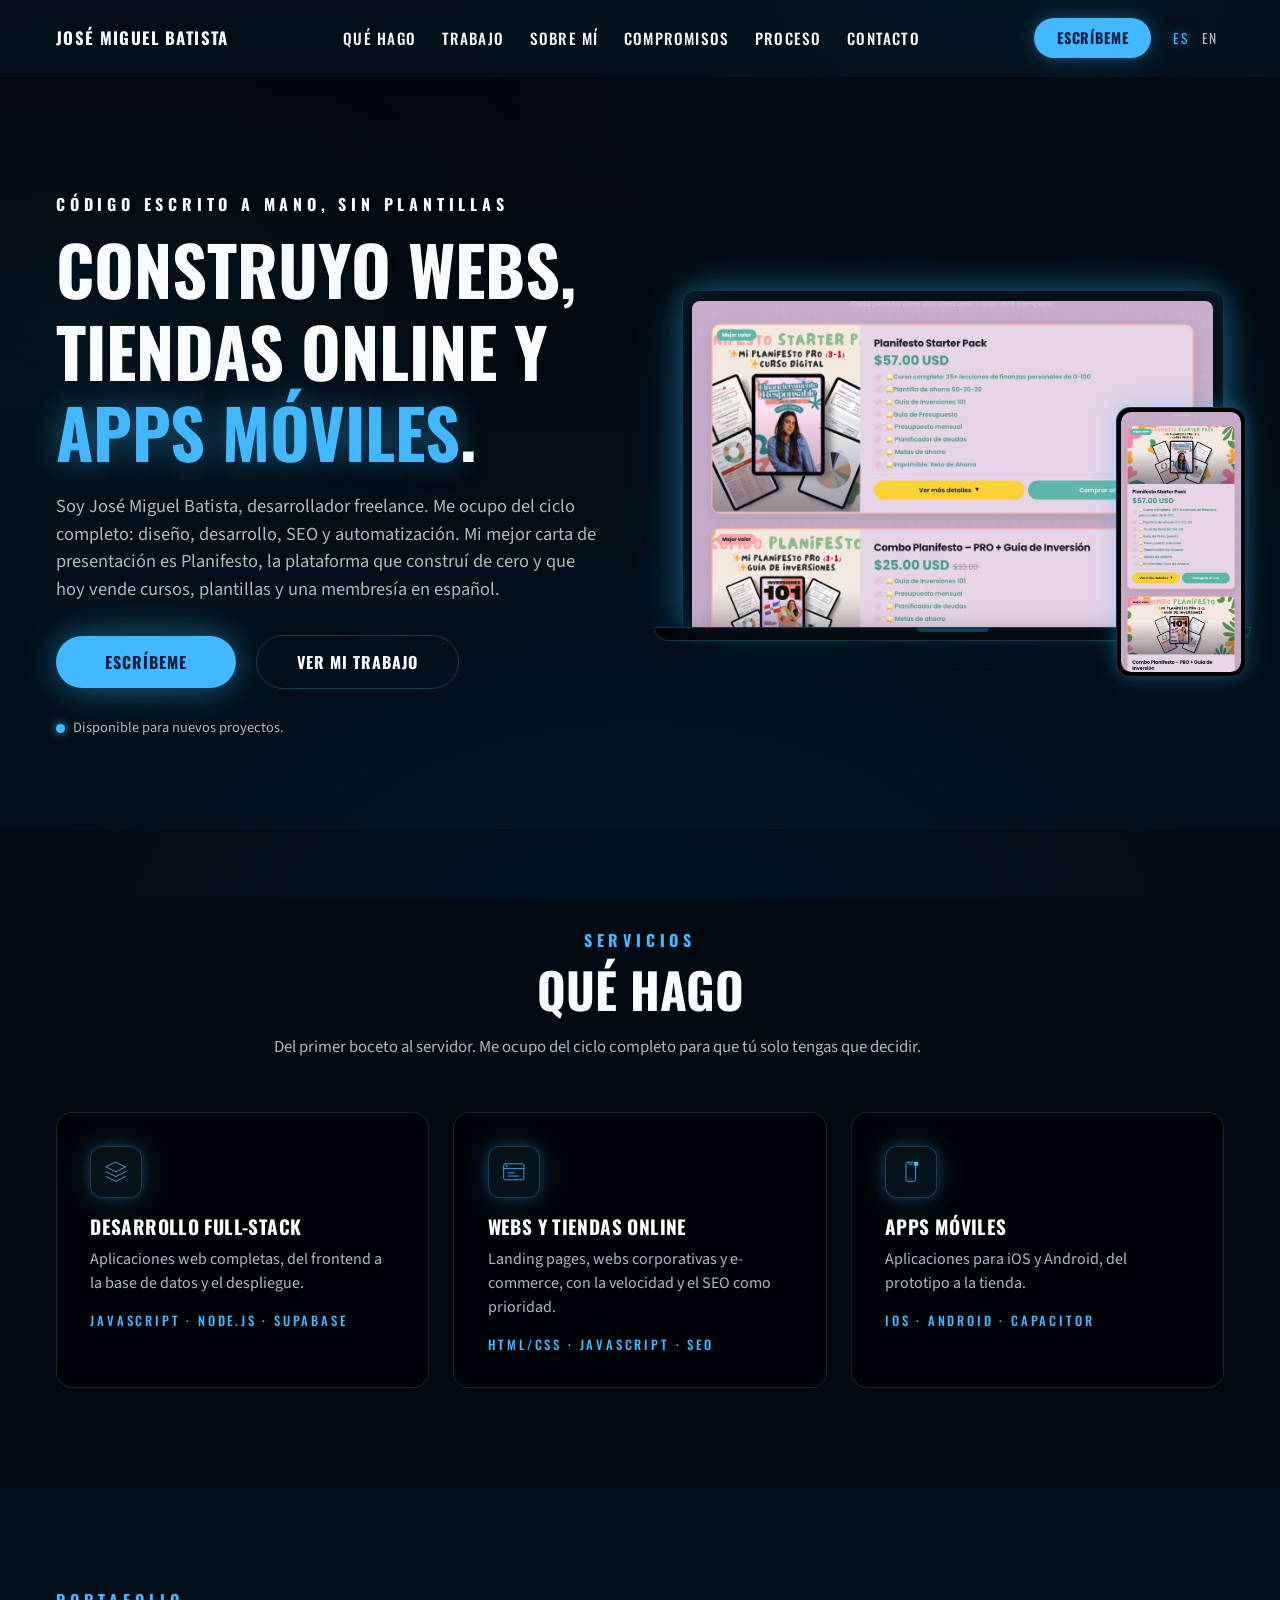
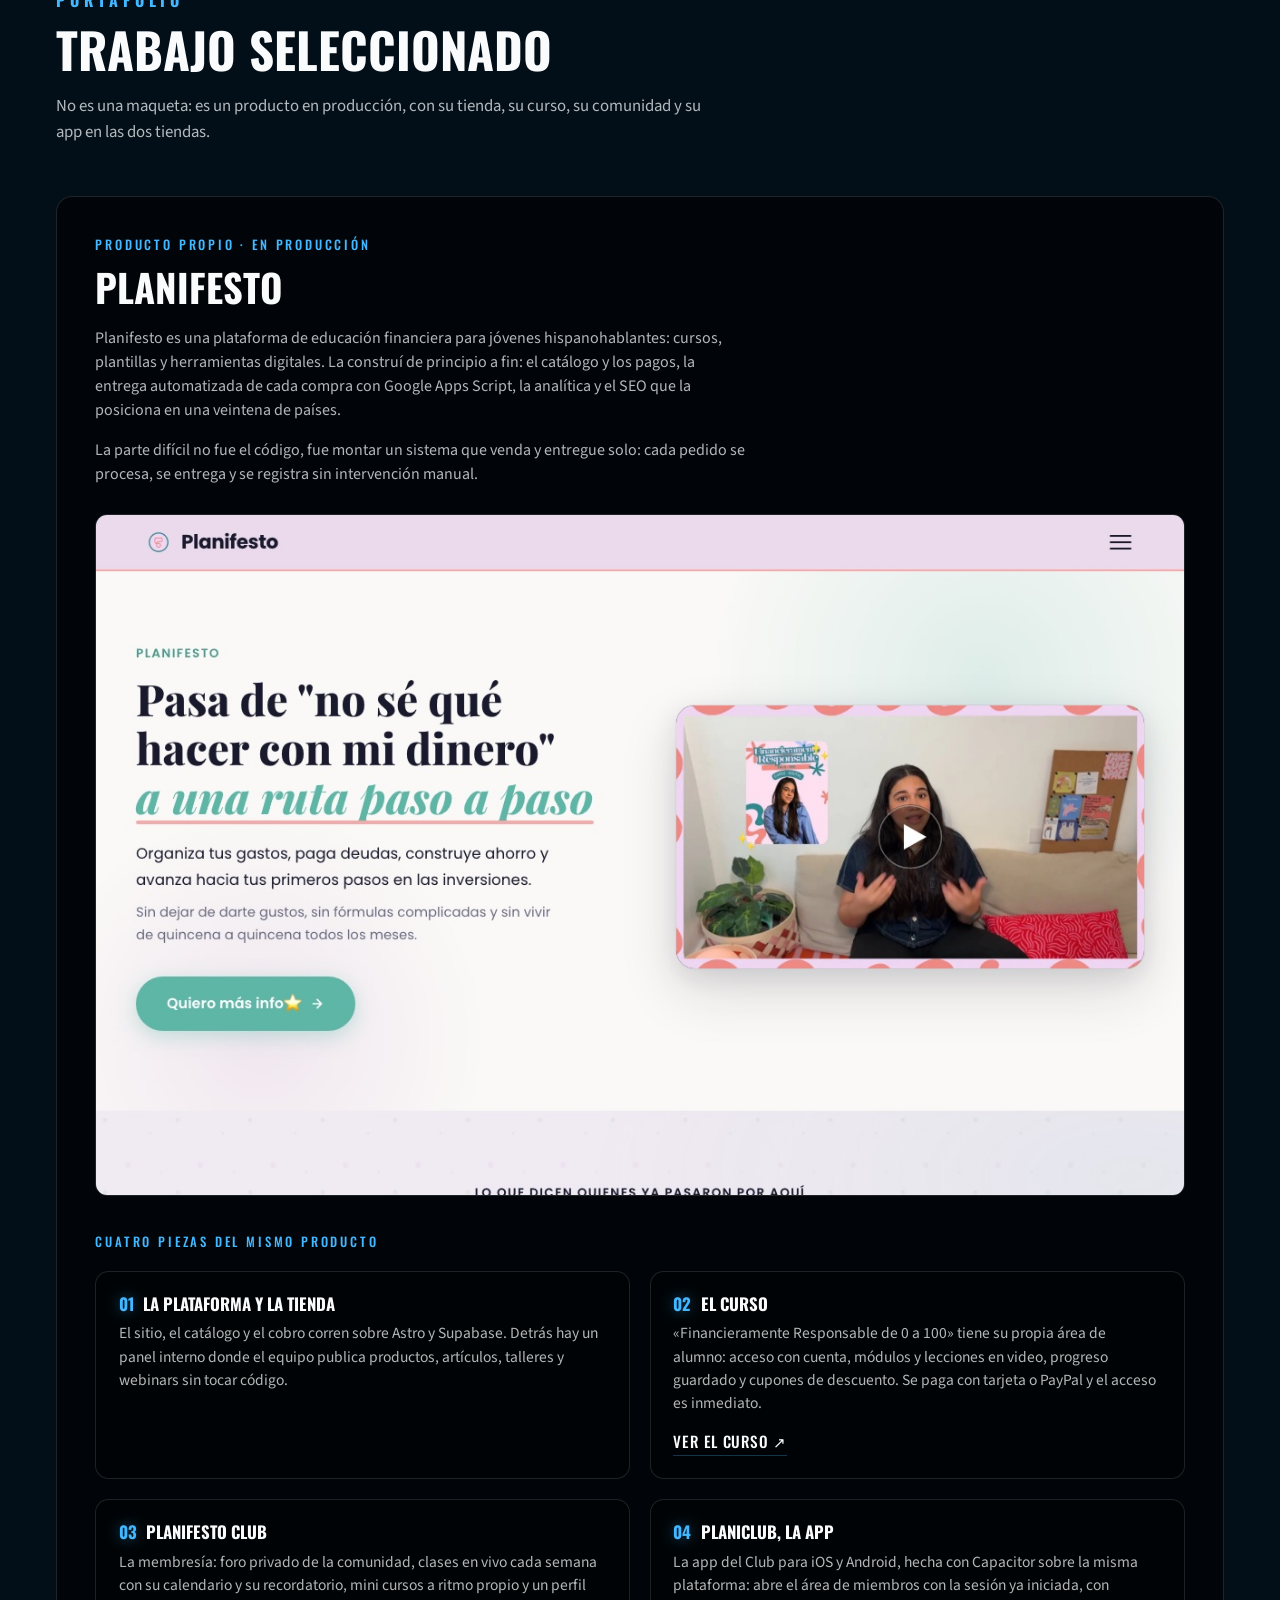
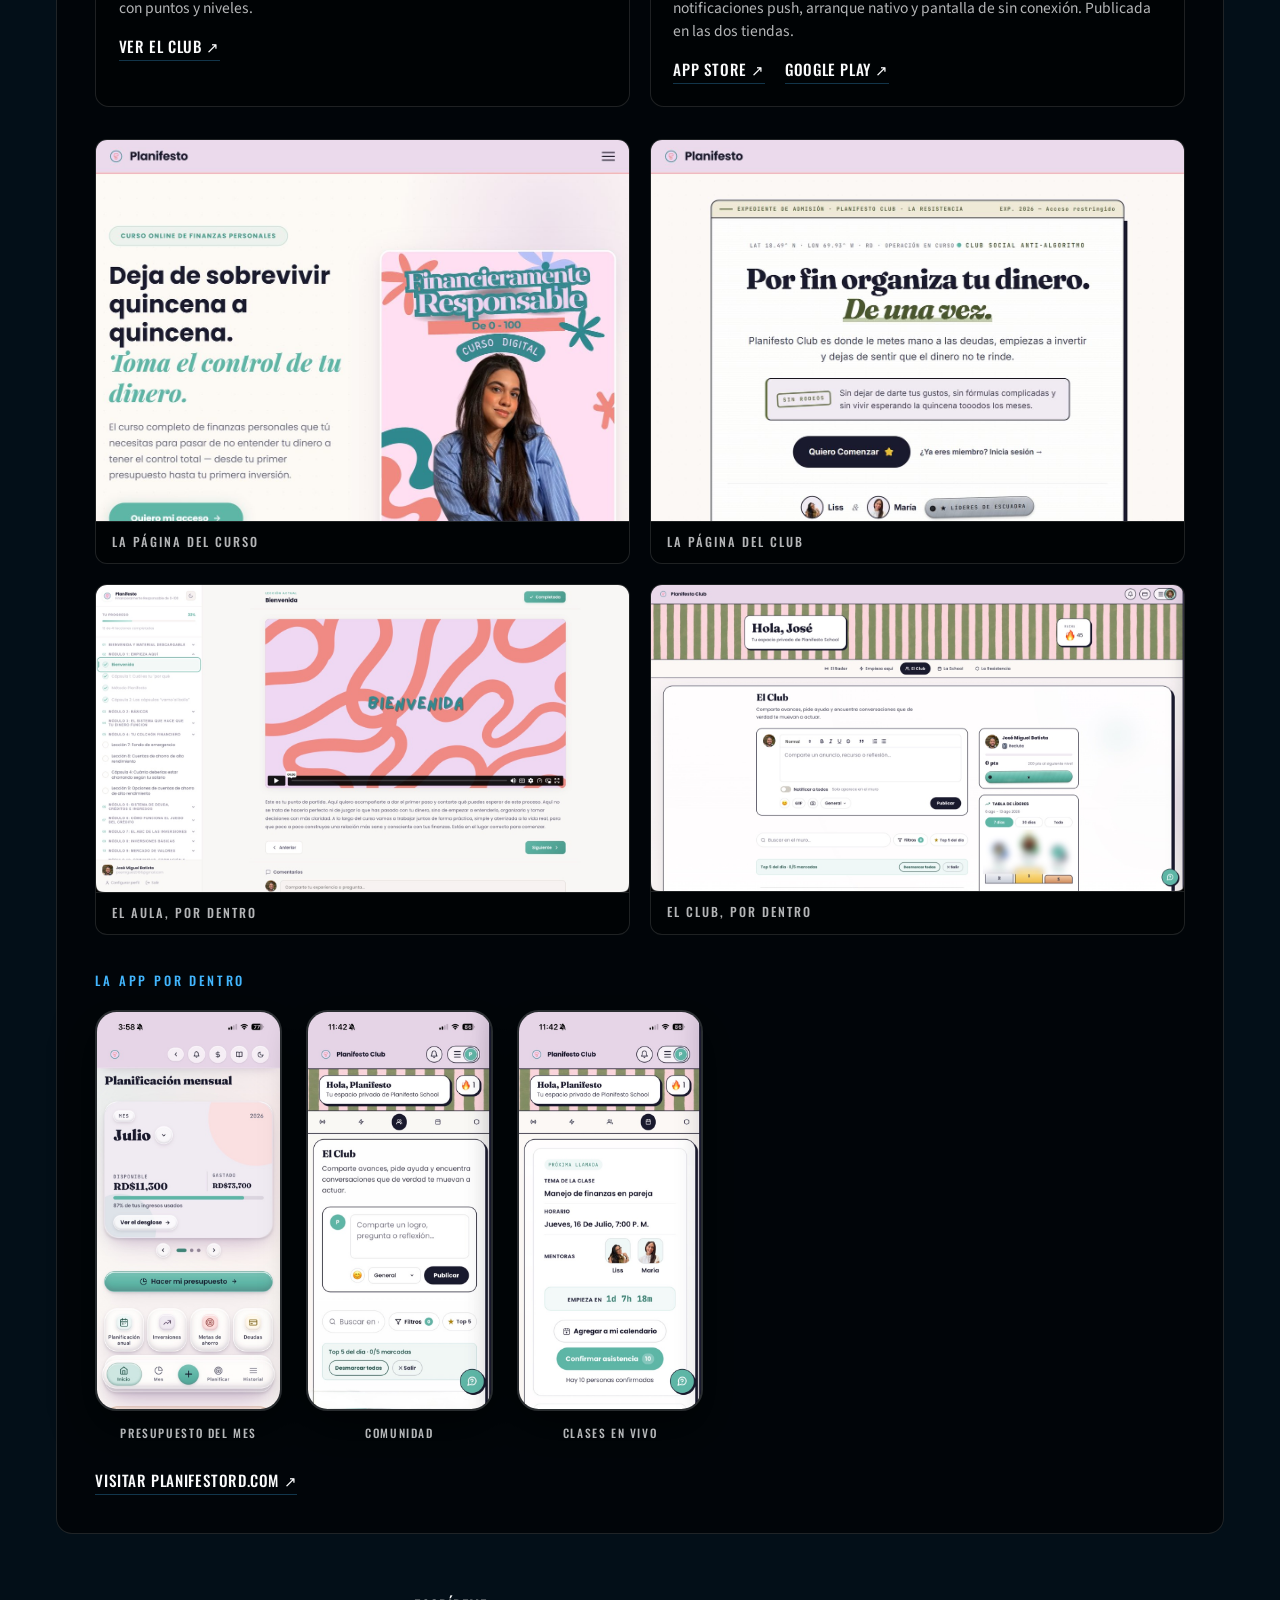
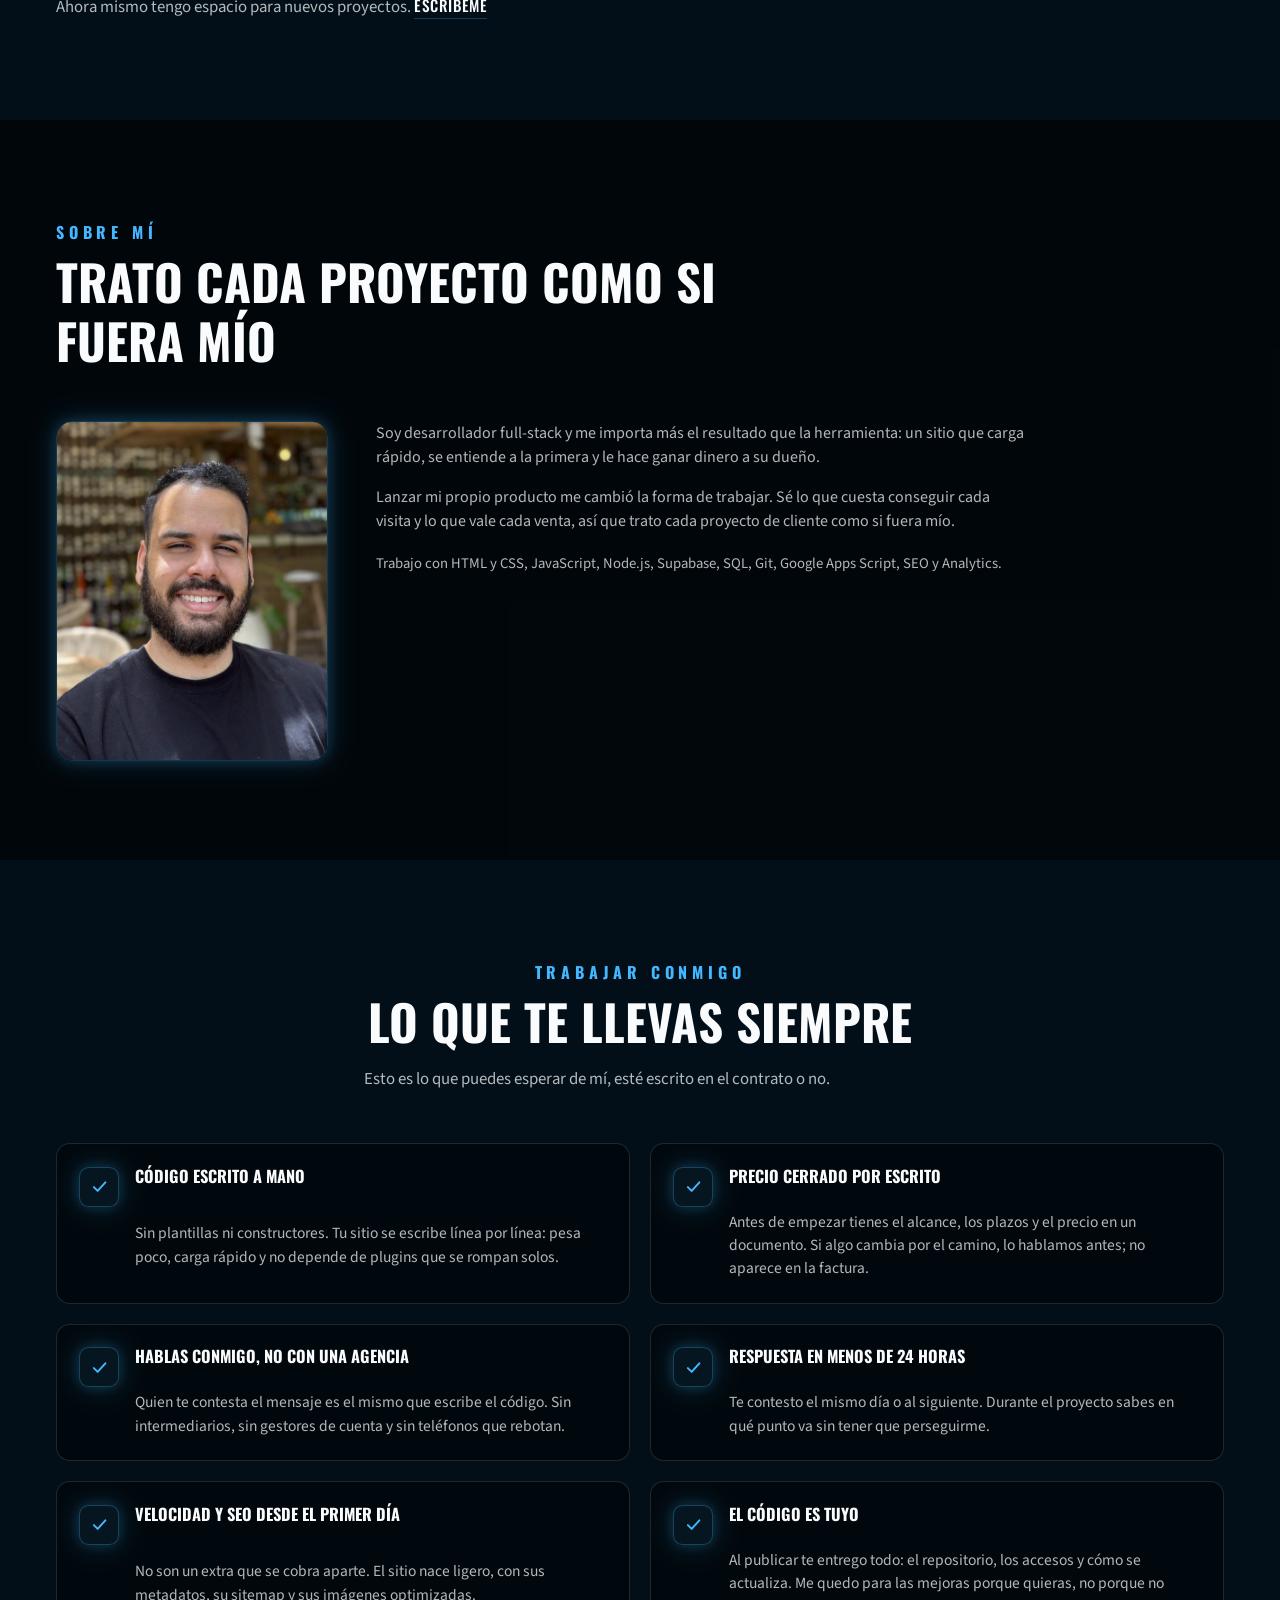
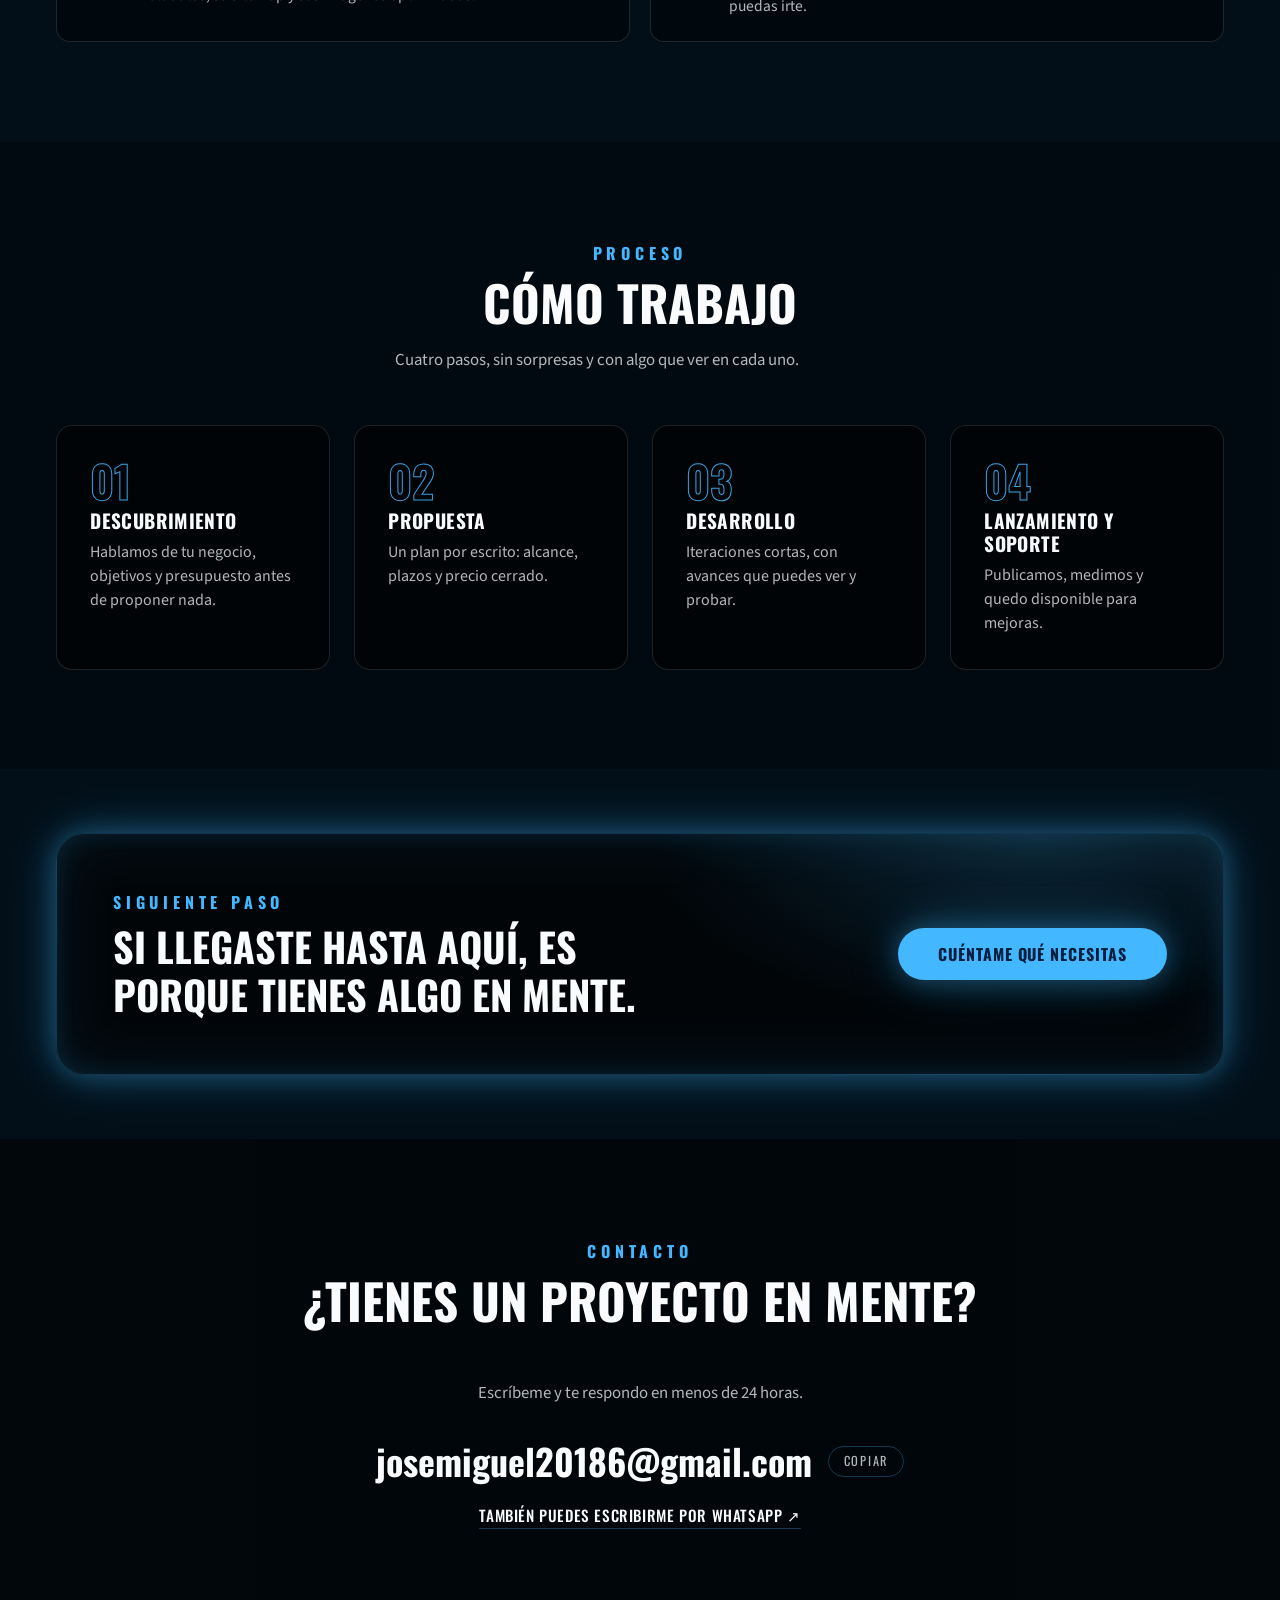
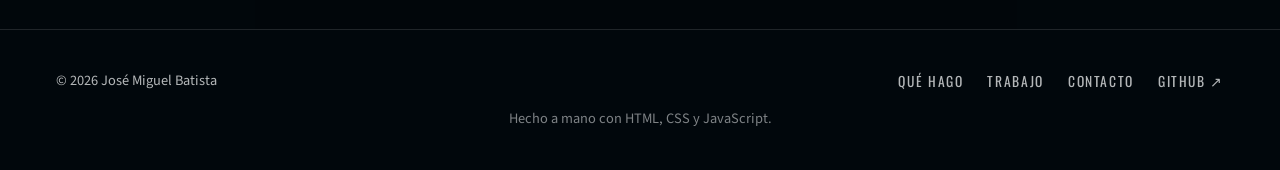
==== index.html @ 77939878 "El botón de la banda de cierre abre el correo Antes solo bajaba a la sección de contacto, que está j" ====
<!DOCTYPE html>
<html lang="es">
<head>
  <meta charset="UTF-8">
  <meta name="viewport" content="width=device-width, initial-scale=1.0">

  <title>José Miguel Batista · Desarrollador web y móvil freelance</title>
  <meta name="description" content="Desarrollador freelance full-stack. Webs, tiendas online y apps móviles. Creador de Planifesto. Disponible para proyectos.">
  <meta name="author" content="José Miguel Batista">

  <!-- TODO: cuando tengas dominio, reemplaza TU-DOMINIO.com en canonical, og:url y og:image (deben ser URLs absolutas) -->
  <link rel="canonical" href="https://TU-DOMINIO.com/">

  <meta property="og:type" content="website">
  <meta property="og:url" content="https://TU-DOMINIO.com/">
  <meta property="og:title" content="José Miguel Batista · Desarrollador web y móvil freelance">
  <meta property="og:description" content="Webs, tiendas online y apps móviles escritas a mano. Creador de Planifesto.">
  <meta property="og:image" content="https://TU-DOMINIO.com/assets/og-image.png">
  <meta property="og:image:width" content="1200">
  <meta property="og:image:height" content="630">
  <meta property="og:locale" content="es_ES">

  <meta name="twitter:card" content="summary_large_image">
  <meta name="twitter:title" content="José Miguel Batista · Desarrollador web y móvil freelance">
  <meta name="twitter:description" content="Webs, tiendas online y apps móviles escritas a mano. Creador de Planifesto.">
  <meta name="twitter:image" content="https://TU-DOMINIO.com/assets/og-image.png">

  <link rel="icon" href="assets/favicon.svg" type="image/svg+xml">
  <meta name="theme-color" content="#030f18">

  <link rel="preconnect" href="https://fonts.googleapis.com">
  <link rel="preconnect" href="https://fonts.gstatic.com" crossorigin>
  <link href="https://fonts.googleapis.com/css2?family=Oswald:wght@400;500;700&family=Source+Sans+3:ital,wght@0,400;0,600;1,400&display=swap" rel="stylesheet">

  <link rel="stylesheet" href="css/styles.css">

  <!-- Marca que hay JS antes de pintar: así los bloques con data-reveal
       arrancan ocultos y no parpadean antes de entrar. -->
  <script>document.documentElement.classList.add("js");</script>

  <!-- TODO: cuando tengas dominio, completa "url"; añade LinkedIn a "sameAs" cuando lo tengas -->
  <script type="application/ld+json">
  {
    "@context": "https://schema.org",
    "@type": "Person",
    "name": "José Miguel Batista",
    "jobTitle": "Desarrollador web y móvil freelance",
    "email": "mailto:josemiguel20186@gmail.com",
    "url": "https://TU-DOMINIO.com/",
    "image": "https://TU-DOMINIO.com/assets/img/foto.jpg",
    "sameAs": [
      "https://github.com/Chemi25"
    ]
  }
  </script>

  <script src="js/i18n.js" defer></script>
  <script src="js/main.js" defer></script>
</head>
<body id="top">

  <a class="skip-link" href="#contenido" data-i18n="skip">Saltar al contenido</a>

  <!-- ============ HEADER ============ -->
  <header class="site-header">
    <div class="container header-inner">
      <a class="brand" href="#top">José Miguel Batista</a>

      <nav class="site-nav" id="site-nav" aria-label="Principal">
        <ul class="nav-list">
          <li><a class="nav-link" href="#servicios" data-i18n="nav.services">Qué hago</a></li>
          <li><a class="nav-link" href="#proyectos" data-i18n="nav.projects">Trabajo</a></li>
          <li><a class="nav-link" href="#sobre-mi" data-i18n="nav.about">Sobre mí</a></li>
          <li><a class="nav-link" href="#compromisos" data-i18n="nav.promises">Compromisos</a></li>
          <li><a class="nav-link" href="#proceso" data-i18n="nav.process">Proceso</a></li>
          <!-- TODO: cuando actives la sección de testimonios, añade aquí su enlace:
          <li><a class="nav-link" href="#testimonios" data-i18n="nav.testimonials">Testimonios</a></li> -->
          <li><a class="nav-link" href="#contacto" data-i18n="nav.contact">Contacto</a></li>
        </ul>
      </nav>

      <div class="header-actions">
        <a class="btn btn-sm header-cta" href="#contacto" data-i18n="nav.cta">Escríbeme</a>
        <div class="lang-toggle" role="group" aria-label="Idioma / Language">
          <button class="lang-btn" type="button" data-lang="es" aria-pressed="true" lang="es">ES</button>
          <button class="lang-btn" type="button" data-lang="en" aria-pressed="false" lang="en">EN</button>
        </div>
        <button class="menu-toggle" type="button" aria-expanded="false" aria-controls="site-nav" data-i18n-attr="aria-label:nav.menuLabel" aria-label="Abrir menú">
          <span class="menu-bar" aria-hidden="true"></span>
          <span class="menu-bar" aria-hidden="true"></span>
        </button>
      </div>
    </div>
  </header>

  <main id="contenido">

    <!-- ============ HERO ============ -->
    <section class="hero">
      <div class="container hero-inner">
        <div class="hero-copy">
          <p class="hero-topper" data-i18n="hero.topper">Código escrito a mano, sin plantillas</p>
          <h1 class="hero-title"><span data-i18n="hero.title">Construyo webs, tiendas online y</span> <span class="accent" data-i18n="hero.titleAccent">apps móviles</span>.</h1>
          <p class="hero-sub" data-i18n="hero.subtitle">Soy José Miguel Batista, desarrollador freelance. Me ocupo del ciclo completo: diseño, desarrollo, SEO y automatización. Mi mejor carta de presentación es Planifesto, la plataforma que construí de cero y que hoy vende cursos, plantillas y una membresía en español.</p>
          <div class="hero-actions">
            <a class="btn" href="#contacto" data-i18n="hero.cta.contact">Escríbeme</a>
            <a class="btn btn-ghost" href="#proyectos" data-i18n="hero.cta.work">Ver mi trabajo</a>
          </div>
          <p class="hero-availability"><span class="dot" aria-hidden="true"></span> <span data-i18n="hero.availability">Disponible para nuevos proyectos.</span></p>
        </div>

        <!-- Maqueta dibujada con CSS: el sitio real en pantalla grande y en móvil -->
        <div class="mockup">
          <div class="mockup-screen">
            <img src="assets/img/planifesto-productos.jpg" width="1200" height="750" data-i18n-attr="alt:hero.mockupAlt" alt="La tienda de Planifesto, en pantalla de escritorio y en móvil">
          </div>
          <div class="mockup-base" aria-hidden="true"></div>
          <div class="mockup-phone" aria-hidden="true">
            <img src="assets/img/planifesto-productos-movil.jpg" width="440" height="952" alt="">
          </div>
        </div>
      </div>
    </section>

    <!-- ============ SERVICIOS ============ -->
    <section class="section section-alt" id="servicios" aria-labelledby="servicios-title">
      <div class="container">
        <div class="section-head center" data-reveal>
          <p class="topper" data-i18n="services.topper">Servicios</p>
          <h2 class="section-title" id="servicios-title" data-i18n="services.title">Qué hago</h2>
          <p class="section-lead" data-i18n="services.lead">Del primer boceto al servidor. Me ocupo del ciclo completo para que tú solo tengas que decidir.</p>
        </div>

        <div class="grid-3">
          <article class="card" data-reveal>
            <span class="icon-tile" aria-hidden="true">
              <svg viewBox="0 0 48 48" fill="none" stroke="currentColor" stroke-width="1.6" stroke-linecap="round" stroke-linejoin="round">
                <path d="M24 6 42 15 24 24 6 15z"/>
                <path class="ic-accent" d="M6 24l18 9 18-9"/>
                <path d="M6 33l18 9 18-9"/>
              </svg>
            </span>
            <h3 class="card-title" data-i18n="services.s1.title">Desarrollo full-stack</h3>
            <p class="card-body" data-i18n="services.s1.desc">Aplicaciones web completas, del frontend a la base de datos y el despliegue.</p>
            <p class="card-meta" style="margin:1rem 0 0">JavaScript · Node.js · Supabase</p>
          </article>

          <article class="card" data-reveal>
            <span class="icon-tile" aria-hidden="true">
              <svg viewBox="0 0 48 48" fill="none" stroke="currentColor" stroke-width="1.6" stroke-linecap="round" stroke-linejoin="round">
                <rect x="5" y="9" width="38" height="30" rx="3"/>
                <path d="M5 18h38"/>
                <circle class="ic-accent-fill" stroke="none" cx="11" cy="13.5" r="1.6"/>
                <path class="ic-accent" d="M13 26h13M13 32h20"/>
              </svg>
            </span>
            <h3 class="card-title" data-i18n="services.s2.title">Webs y tiendas online</h3>
            <p class="card-body" data-i18n="services.s2.desc">Landing pages, webs corporativas y e-commerce, con la velocidad y el SEO como prioridad.</p>
            <p class="card-meta" style="margin:1rem 0 0">HTML/CSS · JavaScript · SEO</p>
          </article>

          <article class="card" data-reveal>
            <span class="icon-tile" aria-hidden="true">
              <svg viewBox="0 0 48 48" fill="none" stroke="currentColor" stroke-width="1.6" stroke-linecap="round" stroke-linejoin="round">
                <rect x="15" y="6" width="18" height="36" rx="4"/>
                <path d="M21 10h6"/>
                <path d="M24 37h.01"/>
                <circle class="ic-accent-fill" stroke="none" cx="34" cy="9" r="4.5"/>
              </svg>
            </span>
            <h3 class="card-title" data-i18n="services.s3.title">Apps móviles</h3>
            <p class="card-body" data-i18n="services.s3.desc">Aplicaciones para iOS y Android, del prototipo a la tienda.</p>
            <p class="card-meta" style="margin:1rem 0 0">iOS · Android · Capacitor</p>
          </article>
        </div>
      </div>
    </section>

    <!-- ============ TRABAJO ============ -->
    <section class="section" id="proyectos" aria-labelledby="proyectos-title">
      <div class="container">
        <div class="section-head" data-reveal>
          <p class="topper" data-i18n="projects.topper">Portafolio</p>
          <h2 class="section-title" id="proyectos-title" data-i18n="projects.title">Trabajo seleccionado</h2>
          <p class="section-lead" data-i18n="projects.lead">No es una maqueta: es un producto en producción, con su tienda, su curso, su comunidad y su app en las dos tiendas.</p>
        </div>

        <article class="card project" data-reveal>
          <p class="card-meta" data-i18n="projects.featured.meta">Producto propio · En producción</p>
          <h3 class="project-title">Planifesto</h3>
          <p class="project-body" data-i18n="projects.featured.p1">Planifesto es una plataforma de educación financiera para jóvenes hispanohablantes: cursos, plantillas y herramientas digitales. La construí de principio a fin: el catálogo y los pagos, la entrega automatizada de cada compra con Google Apps Script, la analítica y el SEO que la posiciona en una veintena de países.</p>
          <p class="project-body" data-i18n="projects.featured.p2">La parte difícil no fue el código, fue montar un sistema que venda y entregue solo: cada pedido se procesa, se entrega y se registra sin intervención manual.</p>

          <!-- Captura real del sitio en vivo. Para actualizarla, reemplaza assets/img/planifesto.jpg -->
          <figure class="row-figure">
            <img src="assets/img/planifesto.jpg" width="1200" height="750" loading="lazy" data-i18n-attr="alt:projects.featured.imgAlt" alt="Captura de la página principal de Planifesto">
          </figure>

          <p class="pieces-label" data-i18n="projects.featured.piecesLabel">Cuatro piezas del mismo producto</p>
          <div class="pieces">
            <div class="piece">
              <h4 class="piece-title"><span class="piece-num" aria-hidden="true">01</span><span data-i18n="projects.featured.pc1.t">La plataforma y la tienda</span></h4>
              <p class="piece-body" data-i18n="projects.featured.pc1.d">El sitio, el catálogo y el cobro corren sobre Astro y Supabase. Detrás hay un panel interno donde el equipo publica productos, artículos, talleres y webinars sin tocar código.</p>
            </div>

            <div class="piece">
              <h4 class="piece-title"><span class="piece-num" aria-hidden="true">02</span><span data-i18n="projects.featured.pc2.t">El curso</span></h4>
              <p class="piece-body" data-i18n="projects.featured.pc2.d">«Financieramente Responsable de 0 a 100» tiene su propia área de alumno: acceso con cuenta, módulos y lecciones en video, progreso guardado y cupones de descuento. Se paga con tarjeta o PayPal y el acceso es inmediato.</p>
              <p class="piece-links"><a class="inline-link" href="https://planifestord.com/curso" target="_blank" rel="noopener"><span data-i18n="projects.featured.pc2.link">Ver el curso</span> ↗</a></p>
            </div>

            <div class="piece">
              <h4 class="piece-title"><span class="piece-num" aria-hidden="true">03</span><span data-i18n="projects.featured.pc3.t">Planifesto Club</span></h4>
              <p class="piece-body" data-i18n="projects.featured.pc3.d">La membresía: foro privado de la comunidad, clases en vivo cada semana con su calendario y su recordatorio, mini cursos a ritmo propio y un perfil con puntos y niveles.</p>
              <p class="piece-links"><a class="inline-link" href="https://planifestord.com/comunidad" target="_blank" rel="noopener"><span data-i18n="projects.featured.pc3.link">Ver el Club</span> ↗</a></p>
            </div>

            <div class="piece">
              <h4 class="piece-title"><span class="piece-num" aria-hidden="true">04</span><span data-i18n="projects.featured.pc4.t">PlaniClub, la app</span></h4>
              <p class="piece-body" data-i18n="projects.featured.pc4.d">La app del Club para iOS y Android, hecha con Capacitor sobre la misma plataforma: abre el área de miembros con la sesión ya iniciada, con notificaciones push, arranque nativo y pantalla de sin conexión. Publicada en las dos tiendas.</p>
              <p class="piece-links">
                <a class="inline-link" href="https://apps.apple.com/app/planiclub/id6791017646" target="_blank" rel="noopener">App Store ↗</a>
                <a class="inline-link" href="https://play.google.com/store/apps/details?id=com.planifestord.app" target="_blank" rel="noopener">Google Play ↗</a>
              </p>
            </div>
          </div>

          <!-- Capturas reales de las páginas en vivo -->
          <div class="shots">
            <figure class="shot">
              <img src="assets/img/planifesto-curso.jpg" width="1200" height="857" loading="lazy" data-i18n-attr="alt:projects.featured.shotCursoAlt" alt="Captura de la página del curso Financieramente Responsable de 0 a 100">
              <figcaption data-i18n="projects.featured.shotCurso">La página del curso</figcaption>
            </figure>
            <figure class="shot">
              <img src="assets/img/planifesto-club.jpg" width="1200" height="857" loading="lazy" data-i18n-attr="alt:projects.featured.shotClubAlt" alt="Captura de la página de Planifesto Club">
              <figcaption data-i18n="projects.featured.shotClub">La página del Club</figcaption>
            </figure>
            <figure class="shot">
              <img src="assets/img/planifesto-aula.jpg" width="1400" height="807" loading="lazy" data-i18n-attr="alt:projects.featured.shotAulaAlt" alt="Área de alumno del curso: lista de módulos, barra de progreso y lección en video">
              <figcaption data-i18n="projects.featured.shotAula">El aula, por dentro</figcaption>
            </figure>
            <!-- La tabla de líderes va difuminada a propósito: son miembros reales -->
            <figure class="shot">
              <img src="assets/img/planifesto-muro.jpg" width="1400" height="805" loading="lazy" data-i18n-attr="alt:projects.featured.shotMuroAlt" alt="Muro de la comunidad del Club: editor de publicaciones, perfil con puntos y tabla de líderes">
              <figcaption data-i18n="projects.featured.shotMuro">El Club, por dentro</figcaption>
            </figure>
          </div>

          <!-- Capturas reales de la app publicada en App Store y Google Play -->
          <p class="shots-label" data-i18n="projects.featured.appLabel">La app por dentro</p>
          <div class="app-shots">
            <figure class="app-shot">
              <img src="assets/img/planiclub-app-1.jpg" width="540" height="1174" loading="lazy" data-i18n-attr="alt:projects.featured.app1Alt" alt="Pantalla de planificación mensual de PlaniClub, con el presupuesto del mes">
              <figcaption data-i18n="projects.featured.app1">Presupuesto del mes</figcaption>
            </figure>
            <figure class="app-shot">
              <img src="assets/img/planiclub-app-2.jpg" width="540" height="1174" loading="lazy" data-i18n-attr="alt:projects.featured.app2Alt" alt="Foro de la comunidad de PlaniClub, con publicaciones y filtros">
              <figcaption data-i18n="projects.featured.app2">Comunidad</figcaption>
            </figure>
            <figure class="app-shot">
              <img src="assets/img/planiclub-app-3.jpg" width="540" height="1174" loading="lazy" data-i18n-attr="alt:projects.featured.app3Alt" alt="Pantalla de la próxima clase en vivo de PlaniClub, con cuenta atrás y confirmación de asistencia">
              <figcaption data-i18n="projects.featured.app3">Clases en vivo</figcaption>
            </figure>
          </div>

          <p class="row-links" style="margin-top:1.75rem"><a class="inline-link" href="https://planifestord.com" target="_blank" rel="noopener"><span data-i18n="projects.featured.visit">Visitar planifestord.com</span> ↗</a></p>
        </article>

        <!-- TODO: PROYECTO PLANTILLA — cuando tengas otro proyecto real:
             1) Borra el atributo `hidden` de la tarjeta.
             2) Edita sus textos en js/i18n.js (claves projects.p2.*).
             3) Pon los enlaces reales (demo y repositorio); borra el que no uses. -->
        <div class="grid-2" style="margin-top:1.5rem">
          <article class="card" hidden>
            <p class="card-meta" data-i18n="projects.p2.meta">Proyecto de cliente · Año</p>
            <h3 class="card-title" data-i18n="projects.p2.title">Nombre del proyecto</h3>
            <p class="card-body" data-i18n="projects.p2.desc">Qué hace el proyecto, para quién y qué resultado tuvo. Dos o tres frases concretas valen más que una lista de tecnologías.</p>
            <p class="row-links" style="margin-top:1.25rem">
              <a class="inline-link" href="#" target="_blank" rel="noopener"><span data-i18n="projects.tpl.demo">Ver en vivo</span> ↗</a>
              <a class="inline-link" href="#" target="_blank" rel="noopener"><span data-i18n="projects.tpl.code">Código</span> ↗</a>
            </p>
          </article>

          <!-- TODO: PROYECTO PLANTILLA — igual que el anterior (claves projects.p3.* en js/i18n.js) -->
          <article class="card" hidden>
            <p class="card-meta" data-i18n="projects.p3.meta">Proyecto de cliente · Año</p>
            <h3 class="card-title" data-i18n="projects.p3.title">Nombre del proyecto</h3>
            <p class="card-body" data-i18n="projects.p3.desc">Qué hace el proyecto, para quién y qué resultado tuvo. Dos o tres frases concretas valen más que una lista de tecnologías.</p>
            <p class="row-links" style="margin-top:1.25rem">
              <a class="inline-link" href="#" target="_blank" rel="noopener"><span data-i18n="projects.tpl.demo">Ver en vivo</span> ↗</a>
              <a class="inline-link" href="#" target="_blank" rel="noopener"><span data-i18n="projects.tpl.code">Código</span> ↗</a>
            </p>
          </article>
        </div>

        <p class="section-note" data-reveal><span data-i18n="projects.more.text">Ahora mismo tengo espacio para nuevos proyectos.</span> <a class="inline-link" href="#contacto" data-i18n="projects.more.link">Escríbeme</a></p>
      </div>
    </section>

    <!-- ============ SOBRE MÍ ============ -->
    <section class="section section-deep" id="sobre-mi" aria-labelledby="sobre-title">
      <div class="container">
        <div class="section-head" data-reveal>
          <p class="topper" data-i18n="about.topper">Sobre mí</p>
          <h2 class="section-title" id="sobre-title" data-i18n="about.title">Trato cada proyecto como si fuera mío</h2>
        </div>

        <div class="about-grid" data-reveal>
          <figure class="about-figure">
            <img src="assets/img/foto.jpg" width="600" height="750" loading="lazy" data-i18n-attr="alt:about.imgAlt" alt="Retrato de José Miguel Batista">
          </figure>
          <div>
            <p class="about-body" data-i18n="about.p1">Soy desarrollador full-stack y me importa más el resultado que la herramienta: un sitio que carga rápido, se entiende a la primera y le hace ganar dinero a su dueño.</p>
            <p class="about-body" data-i18n="about.p2">Lanzar mi propio producto me cambió la forma de trabajar. Sé lo que cuesta conseguir cada visita y lo que vale cada venta, así que trato cada proyecto de cliente como si fuera mío.</p>
            <p class="about-tech" data-i18n="about.tech">Trabajo con HTML y CSS, JavaScript, Node.js, Supabase, SQL, Git, Google Apps Script, SEO y Analytics.</p>
          </div>
        </div>
      </div>
    </section>

    <!-- ============ COMPROMISOS ============ -->
    <section class="section" id="compromisos" aria-labelledby="compromisos-title">
      <div class="container">
        <div class="section-head center" data-reveal>
          <p class="topper" data-i18n="promises.topper">Trabajar conmigo</p>
          <h2 class="section-title" id="compromisos-title" data-i18n="promises.title">Lo que te llevas siempre</h2>
          <p class="section-lead" data-i18n="promises.lead">Esto es lo que puedes esperar de mí, esté escrito en el contrato o no.</p>
        </div>

        <ul class="promises">
          <li class="promise" data-reveal>
            <span class="promise-mark" aria-hidden="true">
              <svg viewBox="0 0 20 20" fill="none" stroke="currentColor" stroke-width="2" stroke-linecap="round" stroke-linejoin="round"><path d="M4 10.5 8 14.5 16 5.5"/></svg>
            </span>
            <h3 class="promise-title" data-i18n="promises.p1.t">Código escrito a mano</h3>
            <p class="promise-body" style="grid-column:2" data-i18n="promises.p1.d">Sin plantillas ni constructores. Tu sitio se escribe línea por línea: pesa poco, carga rápido y no depende de plugins que se rompan solos.</p>
          </li>

          <li class="promise" data-reveal>
            <span class="promise-mark" aria-hidden="true">
              <svg viewBox="0 0 20 20" fill="none" stroke="currentColor" stroke-width="2" stroke-linecap="round" stroke-linejoin="round"><path d="M4 10.5 8 14.5 16 5.5"/></svg>
            </span>
            <h3 class="promise-title" data-i18n="promises.p2.t">Precio cerrado por escrito</h3>
            <p class="promise-body" style="grid-column:2" data-i18n="promises.p2.d">Antes de empezar tienes el alcance, los plazos y el precio en un documento. Si algo cambia por el camino, lo hablamos antes; no aparece en la factura.</p>
          </li>

          <li class="promise" data-reveal>
            <span class="promise-mark" aria-hidden="true">
              <svg viewBox="0 0 20 20" fill="none" stroke="currentColor" stroke-width="2" stroke-linecap="round" stroke-linejoin="round"><path d="M4 10.5 8 14.5 16 5.5"/></svg>
            </span>
            <h3 class="promise-title" data-i18n="promises.p3.t">Hablas conmigo, no con una agencia</h3>
            <p class="promise-body" style="grid-column:2" data-i18n="promises.p3.d">Quien te contesta el mensaje es el mismo que escribe el código. Sin intermediarios, sin gestores de cuenta y sin teléfonos que rebotan.</p>
          </li>

          <li class="promise" data-reveal>
            <span class="promise-mark" aria-hidden="true">
              <svg viewBox="0 0 20 20" fill="none" stroke="currentColor" stroke-width="2" stroke-linecap="round" stroke-linejoin="round"><path d="M4 10.5 8 14.5 16 5.5"/></svg>
            </span>
            <h3 class="promise-title" data-i18n="promises.p4.t">Respuesta en menos de 24 horas</h3>
            <p class="promise-body" style="grid-column:2" data-i18n="promises.p4.d">Te contesto el mismo día o al siguiente. Durante el proyecto sabes en qué punto va sin tener que perseguirme.</p>
          </li>

          <li class="promise" data-reveal>
            <span class="promise-mark" aria-hidden="true">
              <svg viewBox="0 0 20 20" fill="none" stroke="currentColor" stroke-width="2" stroke-linecap="round" stroke-linejoin="round"><path d="M4 10.5 8 14.5 16 5.5"/></svg>
            </span>
            <h3 class="promise-title" data-i18n="promises.p5.t">Velocidad y SEO desde el primer día</h3>
            <p class="promise-body" style="grid-column:2" data-i18n="promises.p5.d">No son un extra que se cobra aparte. El sitio nace ligero, con sus metadatos, su sitemap y sus imágenes optimizadas.</p>
          </li>

          <li class="promise" data-reveal>
            <span class="promise-mark" aria-hidden="true">
              <svg viewBox="0 0 20 20" fill="none" stroke="currentColor" stroke-width="2" stroke-linecap="round" stroke-linejoin="round"><path d="M4 10.5 8 14.5 16 5.5"/></svg>
            </span>
            <h3 class="promise-title" data-i18n="promises.p6.t">El código es tuyo</h3>
            <p class="promise-body" style="grid-column:2" data-i18n="promises.p6.d">Al publicar te entrego todo: el repositorio, los accesos y cómo se actualiza. Me quedo para las mejoras porque quieras, no porque no puedas irte.</p>
          </li>
        </ul>
      </div>
    </section>

    <!-- ============ PROCESO ============ -->
    <section class="section section-alt" id="proceso" aria-labelledby="proceso-title">
      <div class="container">
        <div class="section-head center" data-reveal>
          <p class="topper" data-i18n="process.topper">Proceso</p>
          <h2 class="section-title" id="proceso-title" data-i18n="process.title">Cómo trabajo</h2>
          <p class="section-lead" data-i18n="process.lead">Cuatro pasos, sin sorpresas y con algo que ver en cada uno.</p>
        </div>

        <ol class="process-list">
          <li class="card step" data-reveal>
            <span class="step-num" aria-hidden="true">01</span>
            <h3 class="card-title" data-i18n="process.s1.title">Descubrimiento</h3>
            <p class="card-body" data-i18n="process.s1.desc">Hablamos de tu negocio, objetivos y presupuesto antes de proponer nada.</p>
          </li>
          <li class="card step" data-reveal>
            <span class="step-num" aria-hidden="true">02</span>
            <h3 class="card-title" data-i18n="process.s2.title">Propuesta</h3>
            <p class="card-body" data-i18n="process.s2.desc">Un plan por escrito: alcance, plazos y precio cerrado.</p>
          </li>
          <li class="card step" data-reveal>
            <span class="step-num" aria-hidden="true">03</span>
            <h3 class="card-title" data-i18n="process.s3.title">Desarrollo</h3>
            <p class="card-body" data-i18n="process.s3.desc">Iteraciones cortas, con avances que puedes ver y probar.</p>
          </li>
          <li class="card step" data-reveal>
            <span class="step-num" aria-hidden="true">04</span>
            <h3 class="card-title" data-i18n="process.s4.title">Lanzamiento y soporte</h3>
            <p class="card-body" data-i18n="process.s4.desc">Publicamos, medimos y quedo disponible para mejoras.</p>
          </li>
        </ol>
      </div>
    </section>

    <!-- TODO: cuando tengas testimonios reales:
         1) Borra el atributo `hidden` del <section>.
         2) Rellena las 2 tarjetas (texto en js/i18n.js, claves testimonials.*).
         3) Añade el enlace "Testimonios" al nav (está comentado en el header). -->
    <section class="section" id="testimonios" aria-labelledby="testimonios-title" hidden>
      <div class="container">
        <div class="section-head center" data-reveal>
          <p class="topper" data-i18n="testimonials.topper">Testimonios</p>
          <h2 class="section-title" id="testimonios-title" data-i18n="testimonials.title">Lo que dicen mis clientes</h2>
        </div>
        <ul class="testimonials">
          <li><figure class="card testimonial" data-reveal>
            <blockquote data-i18n="testimonials.t1.quote">«Escribe aquí el testimonio de tu cliente: qué problema tenía, cómo lo resolviste y qué resultado obtuvo.»</blockquote>
            <figcaption><span data-i18n="testimonials.t1.name">Nombre del cliente</span>, <span data-i18n="testimonials.t1.role">cargo, empresa</span></figcaption>
          </figure></li>
          <li><figure class="card testimonial" data-reveal>
            <blockquote data-i18n="testimonials.t2.quote">«Escribe aquí el testimonio de tu cliente: qué problema tenía, cómo lo resolviste y qué resultado obtuvo.»</blockquote>
            <figcaption><span data-i18n="testimonials.t2.name">Nombre del cliente</span>, <span data-i18n="testimonials.t2.role">cargo, empresa</span></figcaption>
          </figure></li>
        </ul>
      </div>
    </section>

    <!-- ============ BANDA DE CIERRE ============ -->
    <section class="cta-band" aria-labelledby="cta-band-title">
      <div class="container">
        <div class="cta-band-inner" data-reveal>
          <div>
            <p class="cta-band-eyebrow" data-i18n="ctaband.eyebrow">Siguiente paso</p>
            <h2 class="cta-band-title" id="cta-band-title" data-i18n="ctaband.title">Si llegaste hasta aquí, es porque tienes algo en mente.</h2>
          </div>
          <!-- Abre el correo con el asunto ya puesto; el asunto cambia con el idioma -->
          <a class="btn" href="mailto:josemiguel20186@gmail.com?subject=Tengo%20un%20proyecto%20en%20mente" data-i18n-attr="href:ctaband.mailto" data-i18n="ctaband.cta">Cuéntame qué necesitas</a>
        </div>
      </div>
    </section>

    <!-- ============ CONTACTO ============ -->
    <section class="section section-deep" id="contacto" aria-labelledby="contacto-title">
      <div class="container">
        <div class="section-head center" data-reveal>
          <p class="topper" data-i18n="contact.topper">Contacto</p>
          <h2 class="section-title" id="contacto-title" data-i18n="contact.title">¿Tienes un proyecto en mente?</h2>
        </div>

        <div class="contact-card" data-reveal>
          <p class="contact-sub" data-i18n="contact.sub">Escríbeme y te respondo en menos de 24 horas.</p>

          <p class="contact-email-line">
            <a class="contact-email" href="mailto:josemiguel20186@gmail.com">josemiguel20186@gmail.com</a>
            <button class="copy-btn" id="copy-email" type="button" data-email="josemiguel20186@gmail.com" data-i18n="contact.copy">Copiar</button>
          </p>

          <!-- La línea de WhatsApp se muestra solo cuando pones tu número en js/main.js (WHATSAPP_NUMBER) -->
          <p class="contact-whatsapp" id="whatsapp-line" hidden>
            <a class="inline-link" id="whatsapp-btn" href="#" target="_blank" rel="noopener"><span data-i18n="contact.whatsapp">También puedes escribirme por WhatsApp</span> ↗</a>
          </p>
        </div>
      </div>
    </section>
  </main>

  <!-- ============ FOOTER ============ -->
  <footer class="site-footer">
    <div class="container footer-inner">
      <p>© <span id="year">2026</span> José Miguel Batista</p>
      <nav class="footer-nav" aria-label="Pie de página">
        <a href="#servicios" data-i18n="nav.services">Qué hago</a>
        <a href="#proyectos" data-i18n="nav.projects">Trabajo</a>
        <a href="#contacto" data-i18n="nav.contact">Contacto</a>
        <!-- Los enlaces sociales se muestran solo cuando pones tus URLs en js/main.js (GITHUB_URL, LINKEDIN_URL) -->
        <a id="github-link" href="#" target="_blank" rel="noopener" hidden>GitHub ↗</a>
        <a id="linkedin-link" href="#" target="_blank" rel="noopener" hidden>LinkedIn ↗</a>
      </nav>
      <p class="footer-handmade" data-i18n="footer.handmade">Hecho a mano con HTML, CSS y JavaScript.</p>
    </div>
  </footer>

</body>
</html>
---- css/styles.css ----
/* ============================================================
   Portafolio — José Miguel Batista
   Sistema de diseño tomado de oakharborwebdesigns.com:
   fondo azul casi negro, acento azul eléctrico, titulares
   condensados en mayúsculas (Oswald), tarjetas negras con
   resplandor azul y botones píldora. La animación es parte
   del diseño: entrada al hacer scroll, flotación del hero y
   resplandores que respiran.
   ============================================================ */

/* ---------- 1. Tokens ---------- */
:root {
  --bg: #030f18;            /* azul casi negro */
  --bg-deep: #000205;
  --navy: #001f3f;
  --panel: rgba(0, 0, 0, 0.62);
  --panel-solid: #05121c;

  --accent: #43b7ff;        /* azul eléctrico */
  --accent-soft: rgba(67, 183, 255, 0.2);
  --accent-line: rgba(67, 183, 255, 0.28);

  --text: #fafbfc;
  --muted: rgba(250, 251, 252, 0.72);
  --line: rgba(250, 251, 252, 0.12);

  --glow: 0 0 24px var(--accent-soft), 0 0 39px var(--accent-soft), 0 0 60px var(--accent-soft);
  --glow-sm: 0 0 14px var(--accent-soft), 0 0 30px var(--accent-soft);
  --glow-in: inset 0 0 60px rgba(67, 183, 255, 0.12), inset 0 0 24px rgba(67, 183, 255, 0.1);

  --font-header: "Oswald", Arial Narrow, Arial, sans-serif;
  --font-body: "Source Sans 3", Arial, sans-serif;

  --title-size: clamp(1.9375rem, 3.9vw, 3.0625rem);
  --topper-size: clamp(0.8125rem, 1.6vw, 1rem);

  --measure: 76rem;
  --prose: 40.625rem;
  --section-pad: clamp(3.75rem, 7.8vw, 6.25rem);
  --radius: 1rem;
  --header-h: 76px;
  --ease: cubic-bezier(0.25, 0.6, 0.3, 1);
}

/* ---------- 2. Base ---------- */
*, *::before, *::after { box-sizing: border-box; }

html { -webkit-text-size-adjust: 100%; }

@media (prefers-reduced-motion: no-preference) {
  html { scroll-behavior: smooth; }
}

body {
  margin: 0;
  background: var(--bg);
  color: var(--text);
  font-family: var(--font-body);
  font-size: 1rem;
  line-height: 1.5;
  overflow-x: hidden;
}

/* Halos azules fijos al fondo de la página */
body::before {
  content: "";
  position: fixed;
  inset: 0;
  z-index: -1;
  pointer-events: none;
  background:
    radial-gradient(58rem 34rem at 78% -6%, rgba(67, 183, 255, 0.16), transparent 62%),
    radial-gradient(46rem 30rem at 6% 34%, rgba(67, 183, 255, 0.09), transparent 60%),
    radial-gradient(60rem 40rem at 50% 108%, rgba(0, 31, 63, 0.55), transparent 66%);
}

h1, h2, h3, h4 {
  margin: 0 0 0.5em;
  font-family: var(--font-header);
  text-transform: uppercase;
  line-height: 1.2;
  color: var(--text);
}
h1, h2 { font-weight: 900; }
h3, h4 { font-weight: 700; }

p { margin: 0 0 1em; }
ul, ol { margin: 0; padding: 0; }
img { max-width: 100%; height: auto; display: block; }

[hidden] { display: none !important; }

a { color: var(--accent); text-decoration: none; }
a:hover { text-decoration: underline; text-underline-offset: 3px; }

button {
  font: inherit;
  color: inherit;
  background: none;
  border: 0;
  cursor: pointer;
}

::selection { background: var(--accent); color: var(--navy); }

:focus-visible {
  outline: 2px solid var(--accent);
  outline-offset: 3px;
  border-radius: 3px;
}

section[id] { scroll-margin-top: calc(var(--header-h) + 16px); }

/* ---------- 3. Utilidades ---------- */
.container {
  max-width: var(--measure);
  margin-inline: auto;
  padding-inline: 1.5rem;
}

.skip-link {
  position: absolute;
  top: 0; left: 1rem;
  z-index: 300;
  padding: 0.7rem 1rem;
  background: var(--accent);
  color: var(--navy);
  font-weight: 700;
  transform: translateY(-120%);
  transition: transform 150ms ease-out;
}
.skip-link:focus-visible { transform: translateY(0); }

.section { padding-block: var(--section-pad); position: relative; }
.section-alt { background: rgba(0, 0, 0, 0.28); }
.section-deep { background: rgba(0, 0, 0, 0.55); }

.section-head { margin-bottom: clamp(2rem, 4vw, 3.25rem); max-width: 46rem; }
.section-head.center { margin-inline: auto; text-align: center; }

.topper {
  display: block;
  margin: 0 0 0.5rem;
  font-family: var(--font-header);
  font-size: var(--topper-size);
  font-weight: 700;
  letter-spacing: 0.3em;
  text-transform: uppercase;
  color: var(--accent);
}

.section-title {
  font-size: var(--title-size);
  margin: 0 0 1rem;
}

.section-lead, .section-note {
  margin: 0;
  max-width: var(--prose);
  color: var(--muted);
  font-size: 1.05rem;
}
.section-note { margin-top: 2.25rem; }

/* ---------- 4. Botones ---------- */
.btn {
  position: relative;
  z-index: 1;
  display: inline-block;
  overflow: hidden;
  min-width: 11.25rem;
  padding: 0 2.5rem;
  border-radius: 3.75rem;
  background: var(--accent);
  color: var(--navy);
  font-family: var(--font-header);
  font-size: 1rem;
  font-weight: 700;
  letter-spacing: 0.06em;
  line-height: clamp(2.875rem, 5.5vw, 3.25rem);
  text-align: center;
  text-transform: uppercase;
  text-decoration: none;
  box-shadow: var(--glow);
  transition: color 0.3s, box-shadow 0.3s;
}
.btn::before {
  content: "";
  position: absolute;
  z-index: -1;
  top: 0; left: 0;
  width: 0;
  height: 100%;
  background: var(--text);
  transition: width 0.3s var(--ease);
}
.btn:hover { color: var(--navy); text-decoration: none; box-shadow: 0 0 34px rgba(67, 183, 255, 0.45); }
.btn:hover::before { width: 100%; }

.btn-ghost {
  background: transparent;
  color: var(--text);
  border: 1px solid var(--accent-line);
  box-shadow: none;
}
.btn-ghost::before { background: var(--accent); }
.btn-ghost:hover { color: var(--navy); box-shadow: var(--glow-sm); }

.btn-sm {
  min-width: 0;
  padding: 0 1.4rem;
  font-size: 0.9rem;
  line-height: 2.5rem;
  box-shadow: var(--glow-sm);
}

.inline-link {
  color: var(--text);
  font-family: var(--font-header);
  font-weight: 500;
  letter-spacing: 0.04em;
  text-transform: uppercase;
  font-size: 0.95rem;
  white-space: nowrap;
  border-bottom: 1px solid var(--accent-line);
  padding-bottom: 2px;
  transition: color 0.3s, border-color 0.3s;
}
.inline-link:hover { color: var(--accent); border-color: var(--accent); text-decoration: none; }

/* ---------- 5. Cabecera ---------- */
.site-header {
  position: sticky;
  top: 0;
  z-index: 50;
  background: rgba(3, 15, 24, 0.72);
  backdrop-filter: blur(14px);
  -webkit-backdrop-filter: blur(14px);
  border-bottom: 1px solid transparent;
  transition: border-color 0.3s, background-color 0.3s;
}
.site-header.scrolled {
  border-bottom-color: var(--accent-line);
  background: rgba(3, 15, 24, 0.92);
  box-shadow: 0 8px 30px rgba(0, 0, 0, 0.45);
}

.header-inner {
  display: flex;
  align-items: center;
  justify-content: space-between;
  gap: 1rem;
  height: var(--header-h);
  transition: height 0.3s var(--ease);
}
.site-header.scrolled .header-inner { height: 64px; }

.brand {
  font-family: var(--font-header);
  font-weight: 700;
  font-size: 1.05rem;
  letter-spacing: 0.08em;
  text-transform: uppercase;
  color: var(--text);
  white-space: nowrap;
}
.brand:hover { color: var(--accent); text-decoration: none; }

.nav-list { list-style: none; display: flex; gap: 1.6rem; }

.nav-link {
  position: relative;
  display: inline-block;
  padding-block: 0.4rem;
  color: var(--text);
  font-family: var(--font-header);
  font-size: 0.95rem;
  font-weight: 500;
  letter-spacing: 0.08em;
  text-transform: uppercase;
  transition: color 0.3s;
}
.nav-link::after {
  content: "";
  position: absolute;
  left: 0; bottom: 0;
  width: 0;
  height: 2px;
  background: var(--accent);
  box-shadow: var(--glow-sm);
  transition: width 0.3s var(--ease);
}
.nav-link:hover { color: var(--accent); text-decoration: none; }
.nav-link:hover::after, .nav-link.active::after { width: 100%; }
.nav-link.active { color: var(--accent); }

.header-actions { display: flex; align-items: center; gap: 1rem; }

.header-cta { display: none; }
@media (min-width: 900px) { .header-cta { display: inline-block; } }

.lang-toggle { display: flex; gap: 2px; }
.lang-btn {
  padding: 0.25rem 0.4rem;
  color: var(--muted);
  font-family: var(--font-header);
  font-size: 0.85rem;
  letter-spacing: 0.08em;
  transition: color 0.3s;
}
.lang-btn:hover { color: var(--text); }
.lang-btn[aria-pressed="true"] {
  color: var(--accent);
  text-shadow: 0 0 12px rgba(67, 183, 255, 0.6);
}

.menu-toggle {
  display: none;
  flex-direction: column;
  justify-content: center;
  gap: 6px;
  width: 40px;
  height: 40px;
  padding: 9px;
}
.menu-bar {
  display: block;
  height: 2px;
  width: 100%;
  background: var(--accent);
  box-shadow: var(--glow-sm);
  transition: transform 0.3s var(--ease);
}
.menu-toggle[aria-expanded="true"] .menu-bar:nth-child(1) { transform: translateY(4px) rotate(45deg); }
.menu-toggle[aria-expanded="true"] .menu-bar:nth-child(2) { transform: translateY(-4px) rotate(-45deg); }

/* ---------- 6. Hero ---------- */
.hero {
  position: relative;
  padding-block: clamp(4rem, 9vw, 7.5rem) clamp(3.5rem, 7vw, 6rem);
  background: linear-gradient(180deg, rgba(0, 0, 0, 0.62), transparent 70%);
}

.hero-topper {
  display: block;
  margin: 0 0 0.75rem;
  font-family: var(--font-header);
  font-size: var(--topper-size);
  font-weight: 700;
  letter-spacing: 0.3em;
  text-transform: uppercase;
  color: var(--text);
}

.hero-title {
  font-size: clamp(2.5rem, 6vw, 4.25rem);
  margin-bottom: 1.25rem;
}
.hero-title .accent {
  color: var(--accent);
  text-shadow: 0 0 30px rgba(67, 183, 255, 0.45);
}

.hero-sub {
  max-width: 34rem;
  margin-bottom: 2rem;
  color: var(--muted);
  font-size: 1.15rem;
}

.hero-actions {
  display: flex;
  align-items: center;
  flex-wrap: wrap;
  gap: 1.25rem;
  margin-bottom: 1.75rem;
}

.hero-availability {
  display: flex;
  align-items: center;
  gap: 0.5rem;
  margin: 0;
  color: var(--muted);
  font-size: 0.9rem;
}

.dot {
  width: 9px;
  height: 9px;
  border-radius: 50%;
  background: var(--accent);
  box-shadow: 0 0 10px var(--accent);
  animation: pulse-dot 2.4s ease-in-out infinite;
}

/* Maqueta: pantalla y móvil con el sitio real dentro */
.mockup {
  position: relative;
  margin-top: 3.5rem;
  max-width: 32rem;
}

.mockup-screen {
  padding: 0.6rem 0.6rem 0;
  border: 1px solid var(--accent-line);
  border-bottom: 0;
  border-radius: 0.85rem 0.85rem 0 0;
  background: rgba(0, 0, 0, 0.6);
  box-shadow: var(--glow), var(--glow-in);
}
.mockup-screen img { width: 100%; border-radius: 0.5rem 0.5rem 0 0; }

.mockup-base {
  position: relative;
  height: 14px;
  margin-inline: -5%;
  border: 1px solid var(--accent-line);
  border-radius: 0 0 0.9rem 0.9rem;
  background: rgba(0, 0, 0, 0.75);
  box-shadow: 0 12px 30px rgba(0, 0, 0, 0.6);
}
.mockup-base::after {
  content: "";
  position: absolute;
  top: 0; left: 50%;
  width: 72px;
  height: 4px;
  border-radius: 0 0 4px 4px;
  background: var(--accent-line);
  transform: translateX(-50%);
}

.mockup-phone {
  position: absolute;
  right: -4%;
  bottom: -2.25rem;
  width: 24%;
  min-width: 86px;
  padding: 4px;
  border: 1px solid var(--accent-line);
  border-radius: 0.9rem;
  background: #000;
  box-shadow: var(--glow-sm);
}
.mockup-phone img { border-radius: 0.65rem; }

@media (min-width: 900px) {
  .hero-inner {
    display: grid;
    grid-template-columns: 1.05fr 1fr;
    column-gap: 3.5rem;
    align-items: center;
  }
  .mockup { margin-top: 0; max-width: none; }
}

/* ---------- 7. Tarjetas ---------- */
.card {
  position: relative;
  padding: clamp(1.5rem, 2.6vw, 2.25rem);
  border: 1px solid var(--line);
  border-radius: var(--radius);
  background: var(--panel);
  transition: transform 0.4s var(--ease), border-color 0.3s, box-shadow 0.4s;
}
.card:hover {
  transform: translateY(-6px);
  border-color: var(--accent-line);
  box-shadow: var(--glow-sm), var(--glow-in);
}

.card-title {
  margin: 0 0 0.5rem;
  font-size: 1.2rem;
  letter-spacing: 0.02em;
}
.card-body { margin: 0; color: var(--muted); }
.card-meta {
  margin: 0 0 0.6rem;
  font-family: var(--font-header);
  font-size: 0.8rem;
  font-weight: 500;
  letter-spacing: 0.22em;
  text-transform: uppercase;
  color: var(--accent);
}

.grid-3 { display: grid; gap: 1.5rem; }
@media (min-width: 720px) { .grid-3 { grid-template-columns: repeat(2, 1fr); } }
@media (min-width: 1000px) { .grid-3 { grid-template-columns: repeat(3, 1fr); } }

.grid-2 { display: grid; gap: 1.5rem; }
@media (min-width: 760px) { .grid-2 { grid-template-columns: repeat(2, 1fr); } }

/* Azulejo de icono */
.icon-tile {
  display: grid;
  place-items: center;
  width: 3.25rem;
  height: 3.25rem;
  margin-bottom: 1.1rem;
  border: 1px solid var(--accent-line);
  border-radius: 0.75rem;
  background: rgba(67, 183, 255, 0.08);
  color: var(--accent);
  box-shadow: var(--glow-sm);
  transition: box-shadow 0.3s, transform 0.4s var(--ease);
}
.icon-tile svg { width: 1.6rem; height: auto; }
.card:hover .icon-tile { transform: scale(1.06); box-shadow: 0 0 22px rgba(67, 183, 255, 0.5); }
.ic-accent { stroke: var(--accent); }
.ic-accent-fill { fill: var(--accent); }

/* ---------- 8. Trabajo ---------- */
.project { padding: clamp(1.5rem, 3vw, 2.5rem); }

.project-title {
  font-size: clamp(1.75rem, 3.4vw, 2.4rem);
  margin: 0 0 1rem;
}

.project-body {
  max-width: var(--prose);
  color: var(--muted);
  margin: 0 0 1em;
}

.row-figure {
  margin: 1.75rem 0;
  border: 1px solid var(--line);
  border-radius: 0.75rem;
  overflow: hidden;
  box-shadow: var(--glow-in);
}

.row-links { display: flex; flex-wrap: wrap; gap: 1.5rem; margin: 0; }

.pieces-label, .shots-label {
  margin: 2.25rem 0 1.25rem;
  font-family: var(--font-header);
  font-size: 0.8rem;
  font-weight: 500;
  letter-spacing: 0.22em;
  text-transform: uppercase;
  color: var(--accent);
}

.pieces { display: grid; gap: 1.25rem; }
@media (min-width: 760px) { .pieces { grid-template-columns: 1fr 1fr; } }

.piece {
  padding: 1.4rem;
  border: 1px solid var(--line);
  border-radius: 0.85rem;
  background: rgba(0, 0, 0, 0.45);
  transition: border-color 0.3s, box-shadow 0.4s, transform 0.4s var(--ease);
}
.piece:hover { transform: translateY(-4px); border-color: var(--accent-line); box-shadow: var(--glow-sm); }

.piece-title {
  display: flex;
  align-items: baseline;
  gap: 0.6rem;
  margin: 0 0 0.5rem;
  font-size: 1.05rem;
}
.piece-num {
  font-family: var(--font-header);
  font-weight: 700;
  color: var(--accent);
  text-shadow: 0 0 14px rgba(67, 183, 255, 0.5);
}
.piece-body { margin: 0; color: var(--muted); font-size: 0.97rem; }
.piece-links { display: flex; flex-wrap: wrap; gap: 1.25rem; margin: 0.9rem 0 0; }

.shots { display: grid; gap: 1.25rem; margin-top: 2rem; }
@media (min-width: 620px) { .shots { grid-template-columns: 1fr 1fr; } }
.shot {
  margin: 0;
  border: 1px solid var(--line);
  border-radius: 0.75rem;
  overflow: hidden;
  background: rgba(0, 0, 0, 0.4);
  transition: border-color 0.3s, box-shadow 0.4s, transform 0.4s var(--ease);
}
.shot:hover { transform: translateY(-4px); border-color: var(--accent-line); box-shadow: var(--glow-sm); }
.shot figcaption {
  padding: 0.7rem 1rem;
  border-top: 1px solid var(--line);
  color: var(--muted);
  font-family: var(--font-header);
  font-size: 0.78rem;
  font-weight: 500;
  letter-spacing: 0.16em;
  text-transform: uppercase;
}

/* Capturas de la app: tres pantallas de teléfono en fila */
.app-shots {
  display: grid;
  gap: 1.5rem;
  grid-template-columns: repeat(auto-fit, minmax(9rem, 1fr));
  max-width: 38rem;
}

.app-shot { margin: 0; text-align: center; }

.app-shot img {
  width: 100%;
  border-radius: 1.35rem;
  border: 2px solid rgba(250, 251, 252, 0.16);
  box-shadow: 0 16px 40px rgba(0, 0, 0, 0.55);
  transition: transform 0.4s var(--ease), box-shadow 0.4s, border-color 0.3s;
}
.app-shot:hover img {
  transform: translateY(-6px);
  border-color: var(--accent-line);
  box-shadow: 0 16px 44px rgba(0, 0, 0, 0.55), var(--glow-sm);
}

.app-shot figcaption {
  margin-top: 0.8rem;
  color: var(--muted);
  font-family: var(--font-header);
  font-size: 0.72rem;
  font-weight: 500;
  letter-spacing: 0.14em;
  text-transform: uppercase;
}

/* ---------- 9. Sobre mí ---------- */
.about-grid { display: grid; gap: 2rem; align-items: start; }
@media (min-width: 820px) { .about-grid { grid-template-columns: 17rem minmax(0, 1fr); gap: 3rem; } }

.about-figure {
  margin: 0;
  border: 1px solid var(--accent-line);
  border-radius: var(--radius);
  overflow: hidden;
  max-width: 17rem;
  box-shadow: var(--glow-sm), var(--glow-in);
}

.about-body { color: var(--muted); max-width: var(--prose); }
.about-tech {
  margin: 1.25rem 0 0;
  color: var(--muted);
  font-size: 0.92rem;
}

/* ---------- 10. Compromisos ---------- */
.promises { list-style: none; display: grid; gap: 1.25rem; }
@media (min-width: 760px) { .promises { grid-template-columns: 1fr 1fr; } }

.promise {
  display: grid;
  grid-template-columns: 2.5rem minmax(0, 1fr);
  gap: 0.25rem 1rem;
  align-items: start;
  padding: 1.4rem;
  border: 1px solid var(--line);
  border-radius: 0.85rem;
  background: rgba(0, 0, 0, 0.45);
  transition: border-color 0.3s, box-shadow 0.4s, transform 0.4s var(--ease);
}
.promise:hover { transform: translateY(-4px); border-color: var(--accent-line); box-shadow: var(--glow-sm); }

.promise-mark {
  display: grid;
  place-items: center;
  width: 2.5rem;
  height: 2.5rem;
  border: 1px solid var(--accent-line);
  border-radius: 0.6rem;
  background: rgba(67, 183, 255, 0.08);
  color: var(--accent);
  box-shadow: var(--glow-sm);
}
.promise-mark svg { width: 1.2rem; }
.promise-title { margin: 0 0 0.35rem; font-size: 1.02rem; }
.promise-body { margin: 0; color: var(--muted); font-size: 0.97rem; }

/* ---------- 11. Proceso ---------- */
.process-list { list-style: none; display: grid; gap: 1.5rem; counter-reset: step; }
@media (min-width: 720px) { .process-list { grid-template-columns: repeat(2, 1fr); } }
@media (min-width: 1060px) { .process-list { grid-template-columns: repeat(4, 1fr); } }

.step { position: relative; overflow: hidden; }
.step-num {
  display: block;
  margin-bottom: 0.4rem;
  font-family: var(--font-header);
  font-size: 2.75rem;
  font-weight: 900;
  line-height: 1;
  color: transparent;
  -webkit-text-stroke: 1px var(--accent);
  text-stroke: 1px var(--accent);
  opacity: 0.9;
  transition: color 0.4s, text-shadow 0.4s;
}
.step:hover .step-num { color: var(--accent); text-shadow: 0 0 24px rgba(67, 183, 255, 0.6); }

/* ---------- 12. Banda de cierre ---------- */
.cta-band { padding-block: clamp(2.5rem, 5vw, 4rem); }

.cta-band-inner {
  display: flex;
  flex-wrap: wrap;
  align-items: center;
  justify-content: space-between;
  gap: 1.75rem 2.5rem;
  padding: clamp(2rem, 4.5vw, 3.5rem);
  border: 1px solid var(--accent-line);
  border-radius: clamp(1rem, 3vw, 1.75rem);
  background:
    radial-gradient(38rem 18rem at 84% 0%, rgba(67, 183, 255, 0.18), transparent 65%),
    rgba(0, 0, 0, 0.66);
  box-shadow: var(--glow), var(--glow-in);
}

.cta-band-eyebrow {
  margin: 0 0 0.5rem;
  font-family: var(--font-header);
  font-size: var(--topper-size);
  font-weight: 700;
  letter-spacing: 0.3em;
  text-transform: uppercase;
  color: var(--accent);
}

.cta-band-title {
  margin: 0;
  max-width: 24ch;
  font-size: clamp(1.6rem, 3.4vw, 2.5rem);
}

/* ---------- 13. Testimonios ---------- */
.testimonials { list-style: none; display: grid; gap: 1.5rem; }
@media (min-width: 760px) { .testimonials { grid-template-columns: repeat(2, 1fr); } }

.testimonial { margin: 0; }
.testimonial blockquote {
  margin: 0 0 1rem;
  color: var(--text);
  font-size: 1.05rem;
}
.testimonial::before {
  content: "\201C";
  display: block;
  font-family: var(--font-header);
  font-size: 3rem;
  line-height: 0.8;
  color: var(--accent);
  text-shadow: var(--glow-sm);
}
.testimonial figcaption {
  font-family: var(--font-header);
  font-size: 0.85rem;
  letter-spacing: 0.14em;
  text-transform: uppercase;
  color: var(--muted);
}

/* ---------- 14. Contacto ---------- */
.contact-card { text-align: center; }
.contact-sub { margin: 0 auto 1.75rem; max-width: var(--prose); color: var(--muted); font-size: 1.05rem; }

.contact-email-line {
  display: flex;
  align-items: center;
  justify-content: center;
  flex-wrap: wrap;
  gap: 1rem;
  margin: 0 0 1rem;
}

.contact-email {
  font-family: var(--font-header);
  font-size: clamp(1.35rem, 3.6vw, 2.25rem);
  font-weight: 700;
  color: var(--text);
  overflow-wrap: anywhere;
  transition: color 0.3s, text-shadow 0.3s;
}
.contact-email:hover { color: var(--accent); text-shadow: 0 0 24px rgba(67, 183, 255, 0.5); text-decoration: none; }

.copy-btn {
  padding: 0.35rem 0.9rem;
  border: 1px solid var(--accent-line);
  border-radius: 3rem;
  color: var(--muted);
  font-family: var(--font-header);
  font-size: 0.78rem;
  letter-spacing: 0.14em;
  text-transform: uppercase;
  transition: color 0.3s, border-color 0.3s, box-shadow 0.3s;
}
.copy-btn:hover { color: var(--accent); border-color: var(--accent); box-shadow: var(--glow-sm); }
.copy-btn.copied { color: var(--accent); border-color: var(--accent); }

.contact-whatsapp { margin: 0; }

/* ---------- 15. Pie ---------- */
.site-footer {
  padding-block: 2.5rem;
  border-top: 1px solid var(--line);
  background: rgba(0, 0, 0, 0.5);
}
.footer-inner {
  display: flex;
  flex-wrap: wrap;
  align-items: center;
  justify-content: space-between;
  gap: 1rem 2rem;
  color: var(--muted);
  font-size: 0.9rem;
}
.footer-inner p { margin: 0; }
.footer-nav { display: flex; flex-wrap: wrap; gap: 1.5rem; }
.footer-nav a {
  color: var(--muted);
  font-family: var(--font-header);
  font-size: 0.85rem;
  letter-spacing: 0.12em;
  text-transform: uppercase;
  transition: color 0.3s;
}
.footer-nav a:hover { color: var(--accent); text-decoration: none; }
.footer-handmade { width: 100%; text-align: center; opacity: 0.7; }

/* ---------- 16. Animación ---------- */
@keyframes pulse-dot {
  0%, 100% { box-shadow: 0 0 10px var(--accent); opacity: 1; }
  50%      { box-shadow: 0 0 22px var(--accent); opacity: 0.65; }
}

@media (prefers-reduced-motion: no-preference) {
  @keyframes rise-in {
    from { opacity: 0; transform: translateY(26px); }
    to   { opacity: 1; transform: none; }
  }
  @keyframes float-y {
    0%, 100% { transform: translateY(0); }
    50%      { transform: translateY(-14px); }
  }
  @keyframes glow-breathe {
    0%, 100% { box-shadow: 0 0 24px rgba(67, 183, 255, 0.18), 0 0 60px rgba(67, 183, 255, 0.14); }
    50%      { box-shadow: 0 0 34px rgba(67, 183, 255, 0.34), 0 0 80px rgba(67, 183, 255, 0.22); }
  }

  /* Entrada del hero */
  .hero-topper     { animation: rise-in 600ms var(--ease) 80ms both; }
  .hero-title      { animation: rise-in 700ms var(--ease) 160ms both; }
  .hero-sub        { animation: rise-in 700ms var(--ease) 260ms both; }
  .hero-actions    { animation: rise-in 700ms var(--ease) 360ms both; }
  .hero-availability { animation: rise-in 700ms var(--ease) 440ms both; }
  .mockup          { animation: rise-in 800ms var(--ease) 520ms both; }
  .mockup-screen   { animation: float-y 7s ease-in-out 1.4s infinite; }
  .mockup-phone    { animation: float-y 7s ease-in-out 2.1s infinite; }

  /* Aparición al hacer scroll (solo con JS activo) */
  html.js [data-reveal] {
    opacity: 0;
    transform: translateY(28px);
    transition: opacity 700ms var(--ease) var(--d, 0ms), transform 700ms var(--ease) var(--d, 0ms);
  }
  html.js [data-reveal].visible { opacity: 1; transform: none; }

  .cta-band-inner { animation: glow-breathe 6s ease-in-out infinite; }
}

@media (prefers-reduced-motion: reduce) {
  *, *::before, *::after {
    transition-duration: 0.01ms !important;
    animation-duration: 0.01ms !important;
    animation-iteration-count: 1 !important;
  }
}

/* ---------- 17. Móvil ---------- */
@media (max-width: 880px) {
  .menu-toggle { display: flex; }

  .site-nav {
    position: fixed;
    top: var(--header-h);
    left: 0; right: 0;
    padding: 0.5rem 1.5rem 1.5rem;
    background: rgba(3, 15, 24, 0.98);
    border-bottom: 1px solid var(--accent-line);
    backdrop-filter: blur(14px);
    transform: translateY(-10px);
    opacity: 0;
    visibility: hidden;
    transition: transform 0.3s var(--ease), opacity 0.3s, visibility 0.3s;
  }
  .site-nav.open { transform: translateY(0); opacity: 1; visibility: visible; }
  /* La cabecera encoge al hacer scroll: el menú la sigue */
  .site-header.scrolled .site-nav { top: 64px; }

  .nav-list { flex-direction: column; gap: 0; }
  .nav-link { display: block; padding-block: 0.9rem; font-size: 1.05rem; }
}
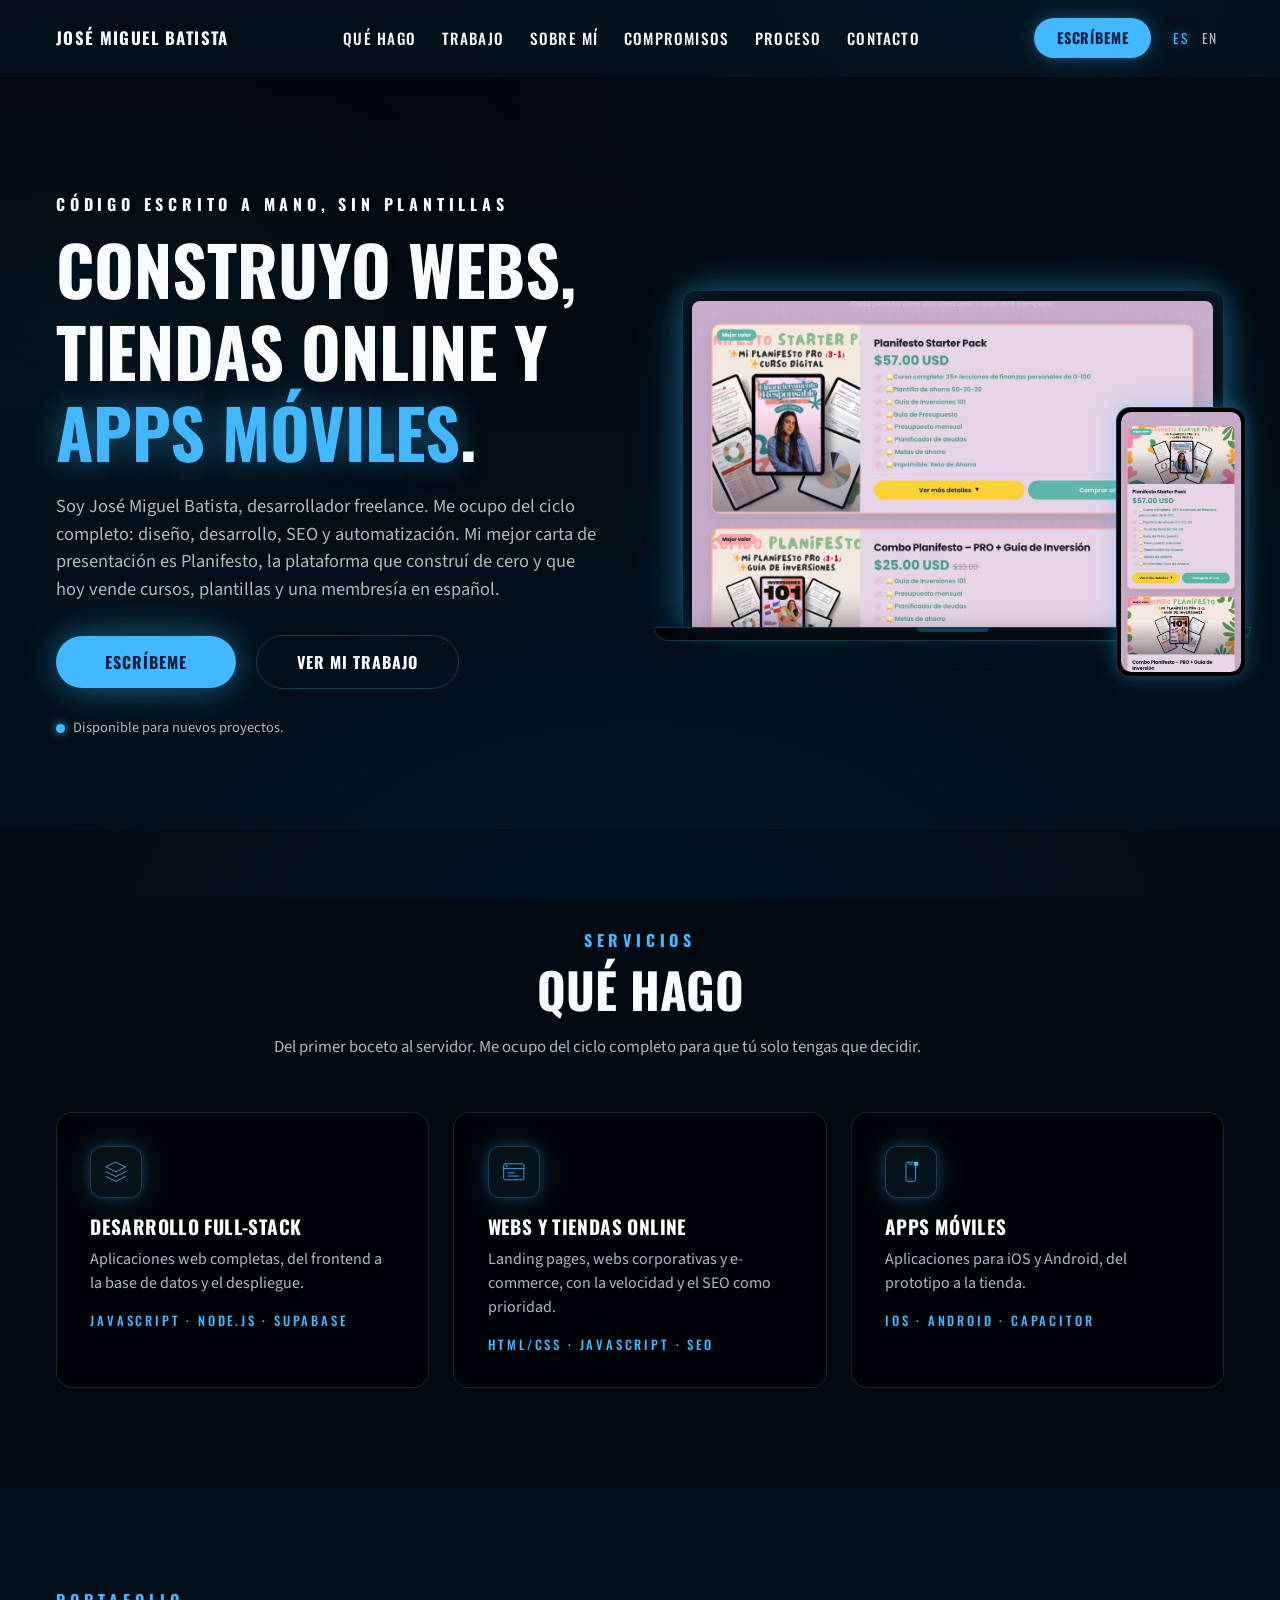
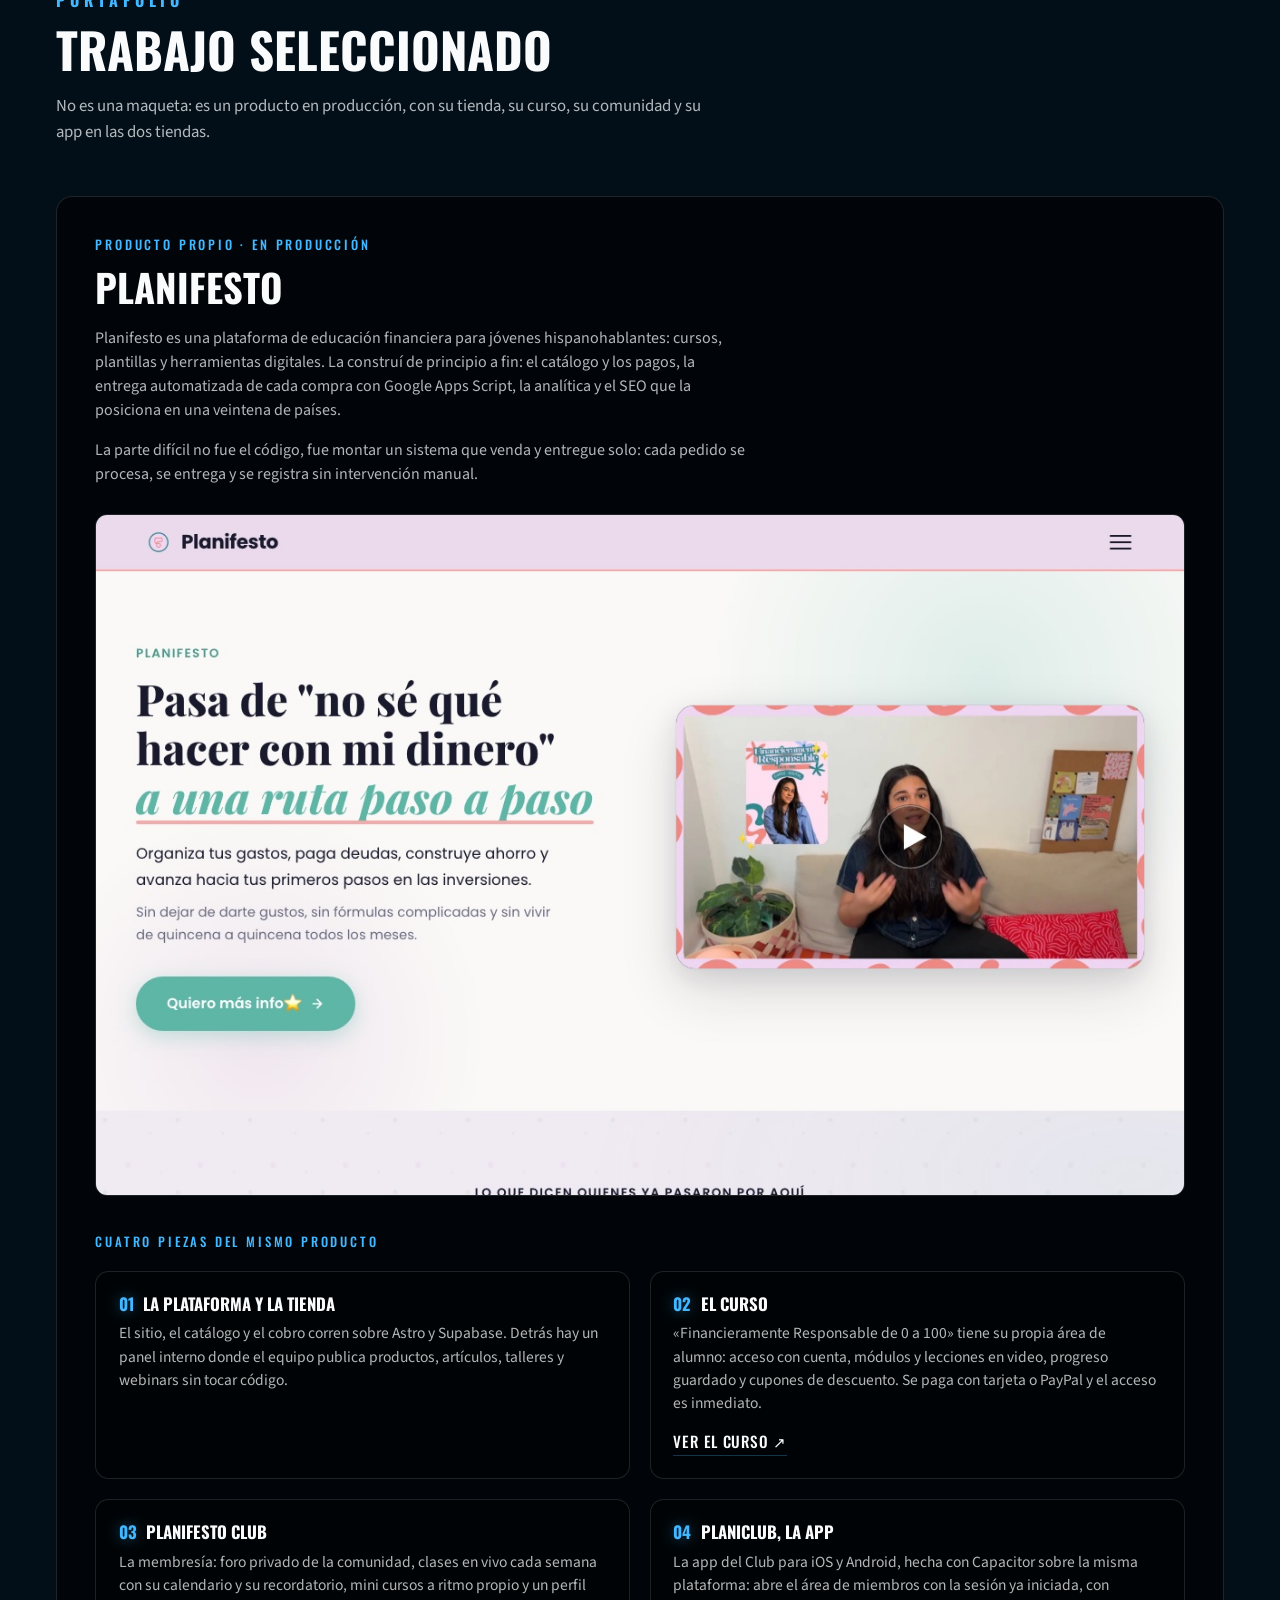
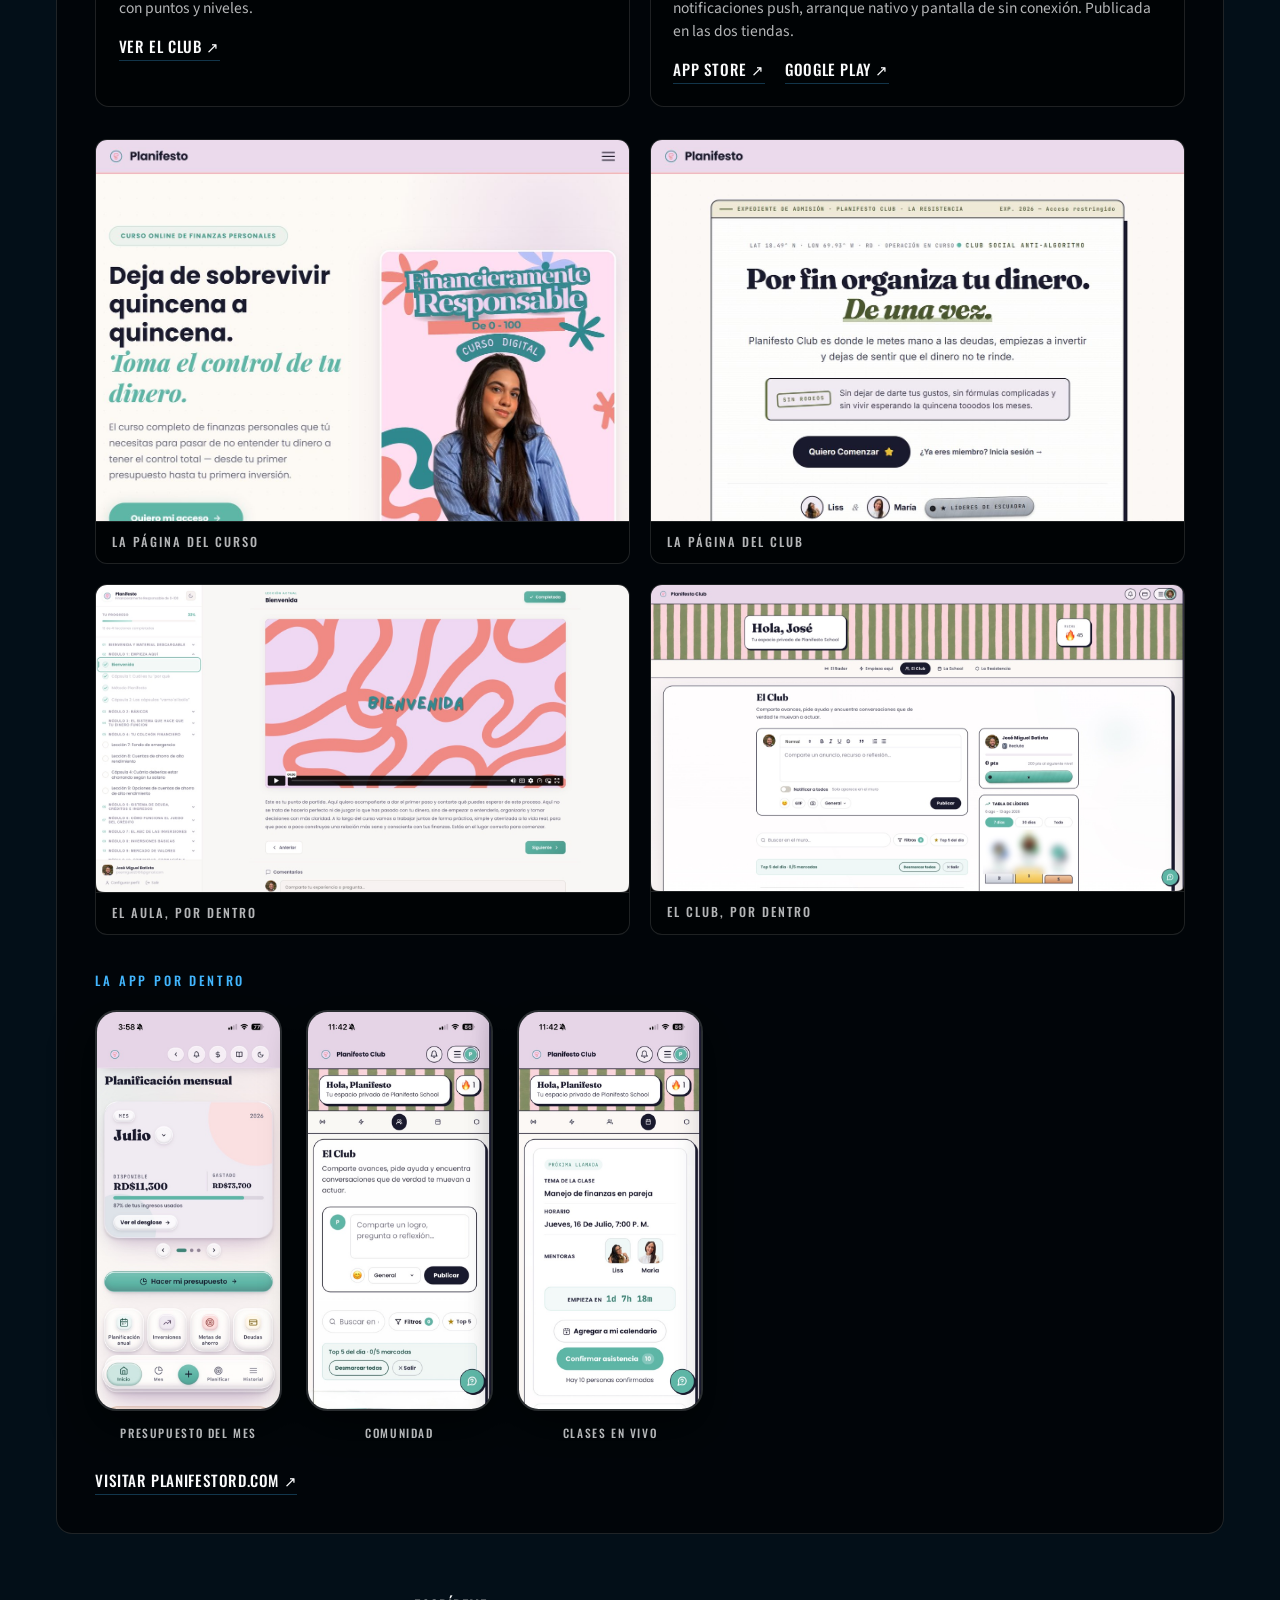
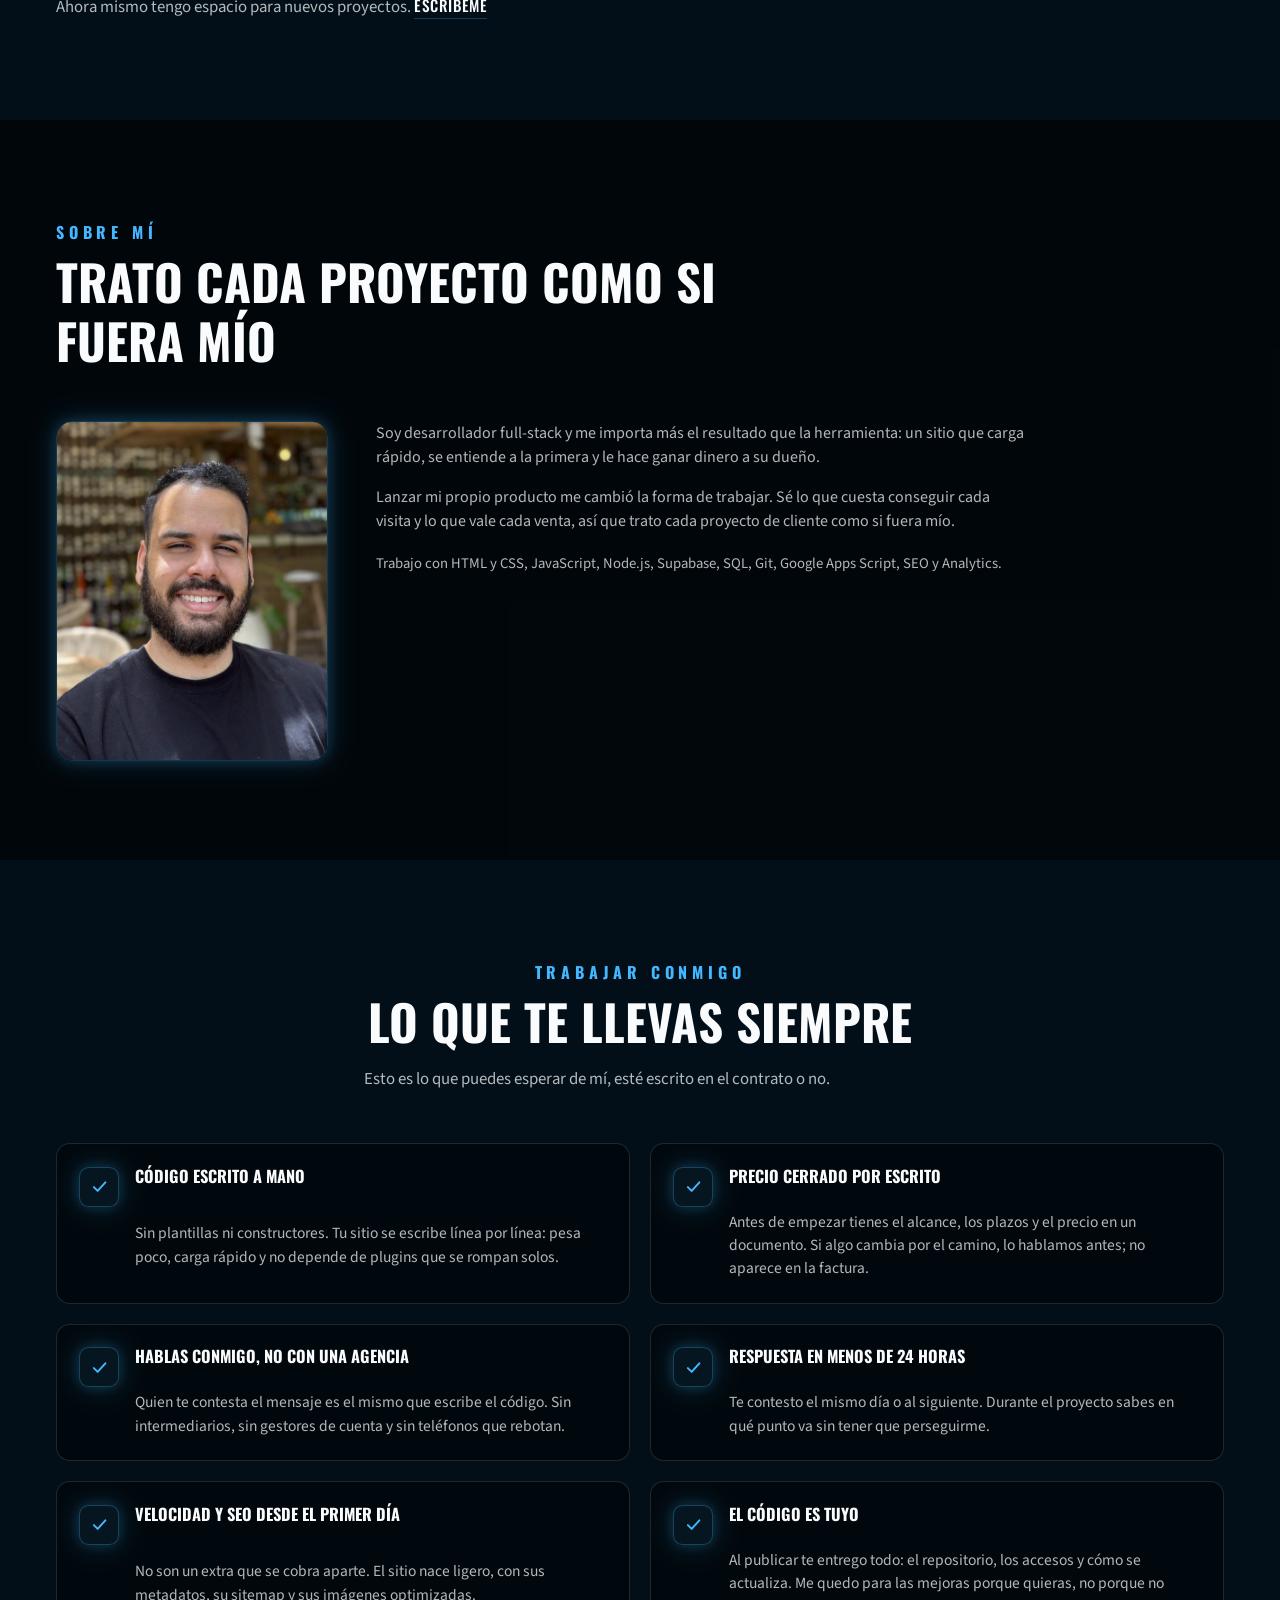
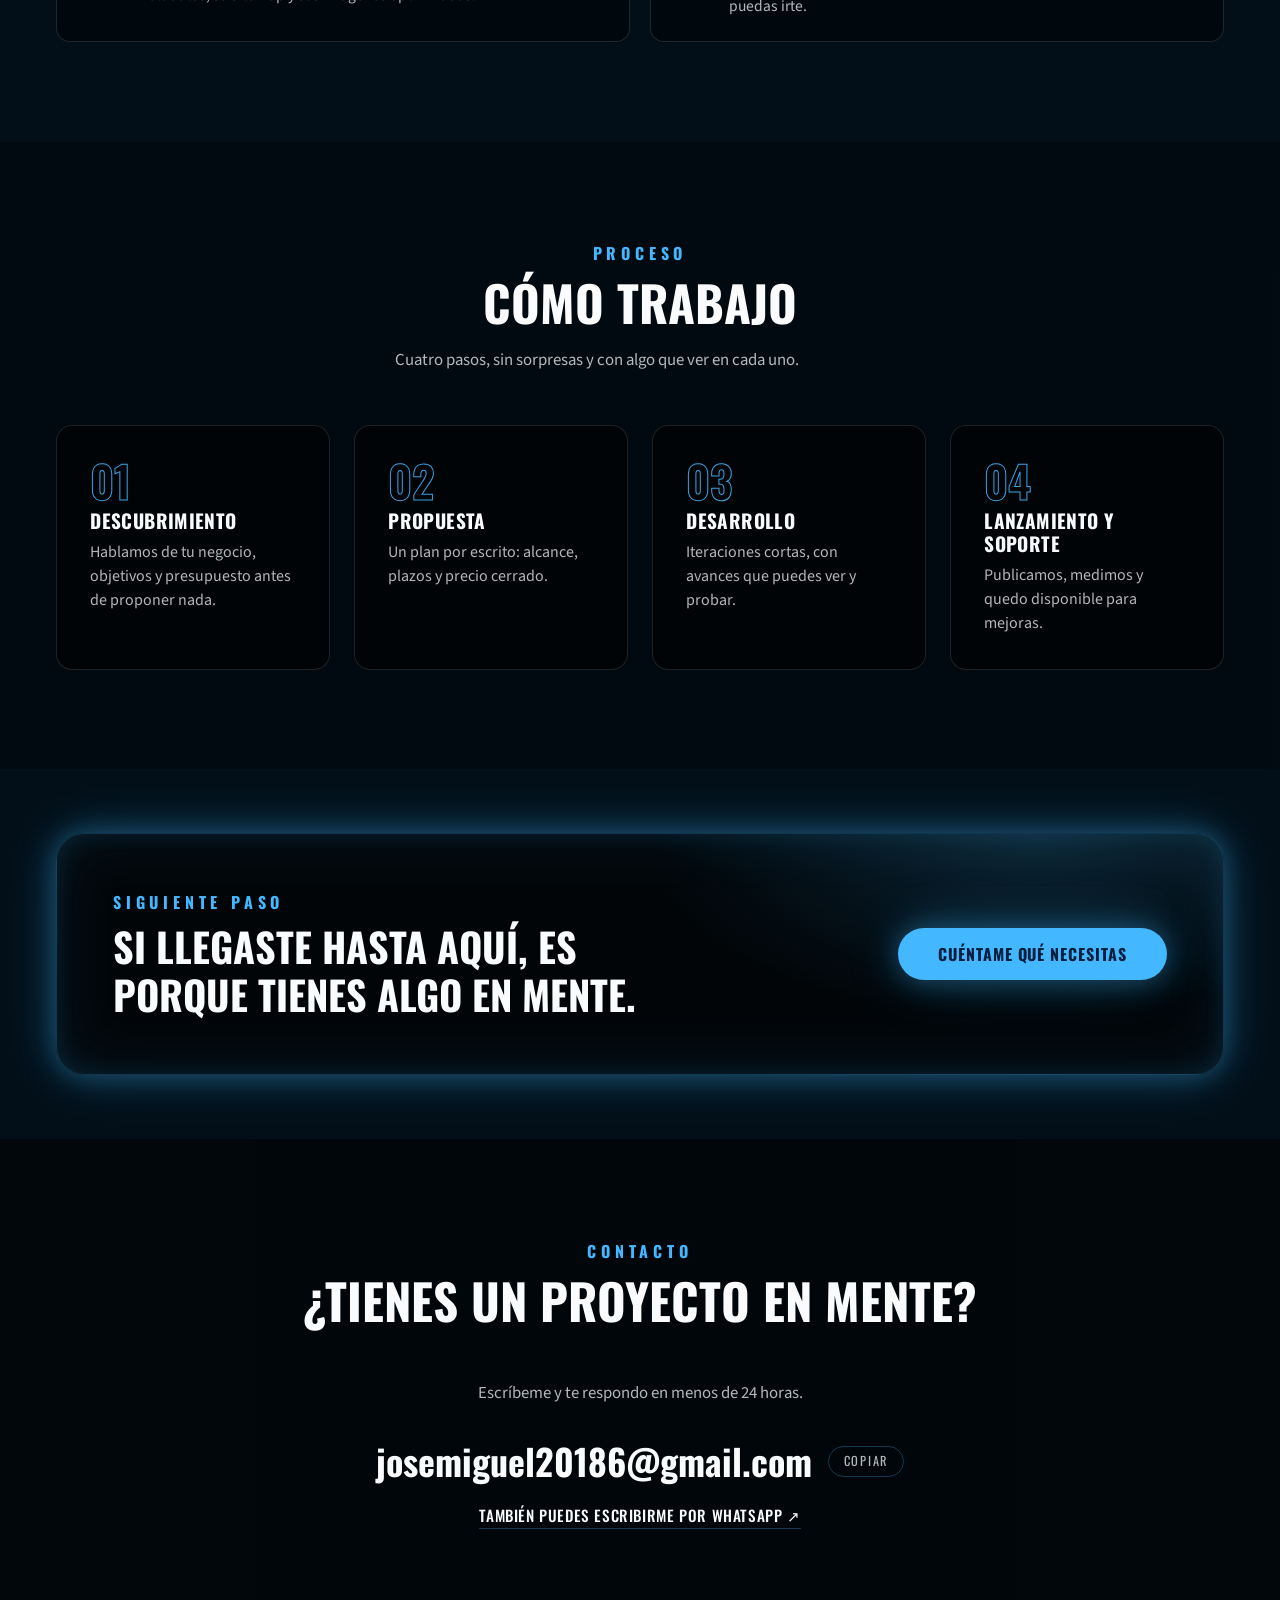
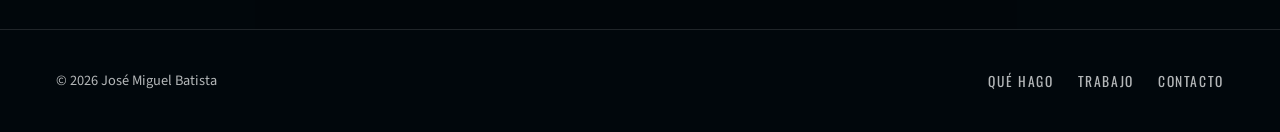
==== commit 670d564c: "Quita el enlace a GitHub y la línea "hecho a mano" del pie - index.html: fuera el enlace a GitHub de" ====
--- a/index.html
+++ b/index.html
@@ -483,11 +483,9 @@
         <a href="#servicios" data-i18n="nav.services">Qué hago</a>
         <a href="#proyectos" data-i18n="nav.projects">Trabajo</a>
         <a href="#contacto" data-i18n="nav.contact">Contacto</a>
-        <!-- Los enlaces sociales se muestran solo cuando pones tus URLs en js/main.js (GITHUB_URL, LINKEDIN_URL) -->
-        <a id="github-link" href="#" target="_blank" rel="noopener" hidden>GitHub ↗</a>
+        <!-- El enlace de LinkedIn se muestra solo cuando pones tu URL en js/main.js (LINKEDIN_URL) -->
         <a id="linkedin-link" href="#" target="_blank" rel="noopener" hidden>LinkedIn ↗</a>
       </nav>
-      <p class="footer-handmade" data-i18n="footer.handmade">Hecho a mano con HTML, CSS y JavaScript.</p>
     </div>
   </footer>
 
--- a/css/styles.css
+++ b/css/styles.css
@@ -828,7 +828,6 @@
   transition: color 0.3s;
 }
 .footer-nav a:hover { color: var(--accent); text-decoration: none; }
-.footer-handmade { width: 100%; text-align: center; opacity: 0.7; }
 
 /* ---------- 16. Animación ---------- */
 @keyframes pulse-dot {
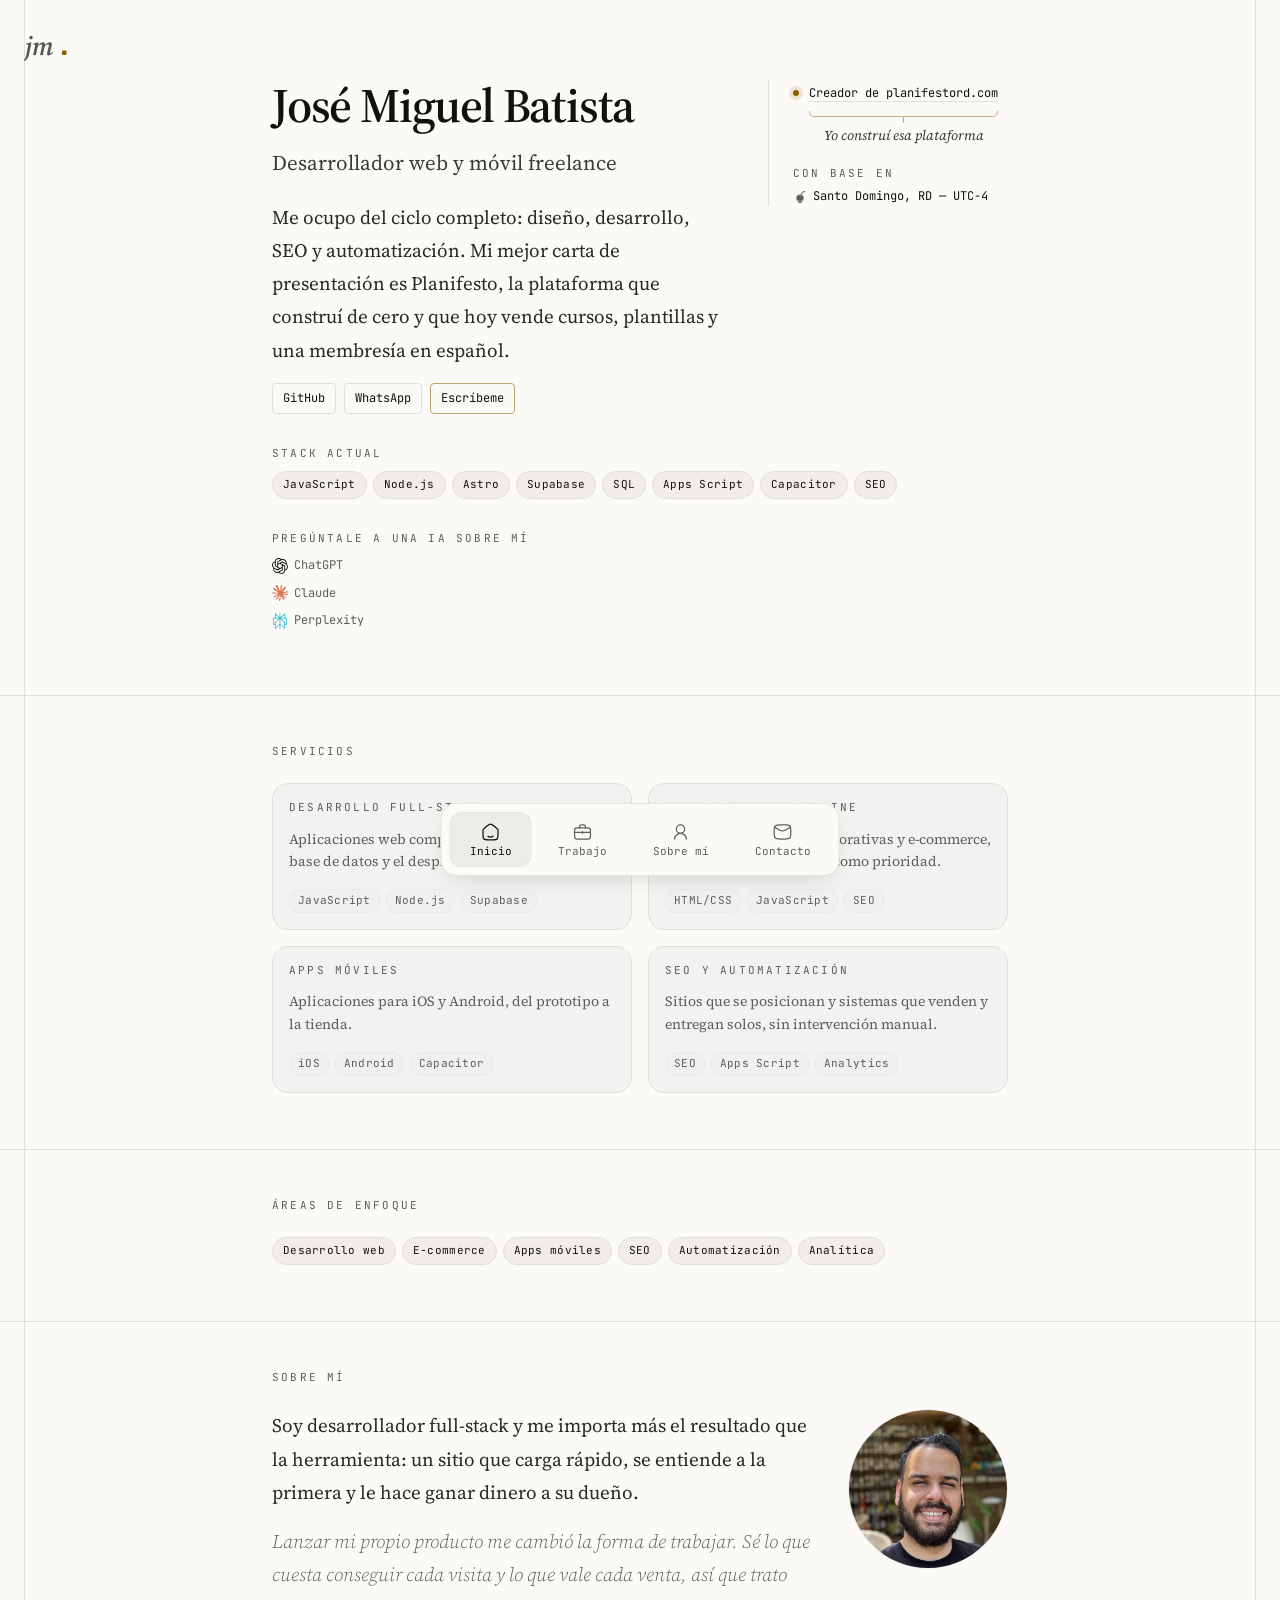
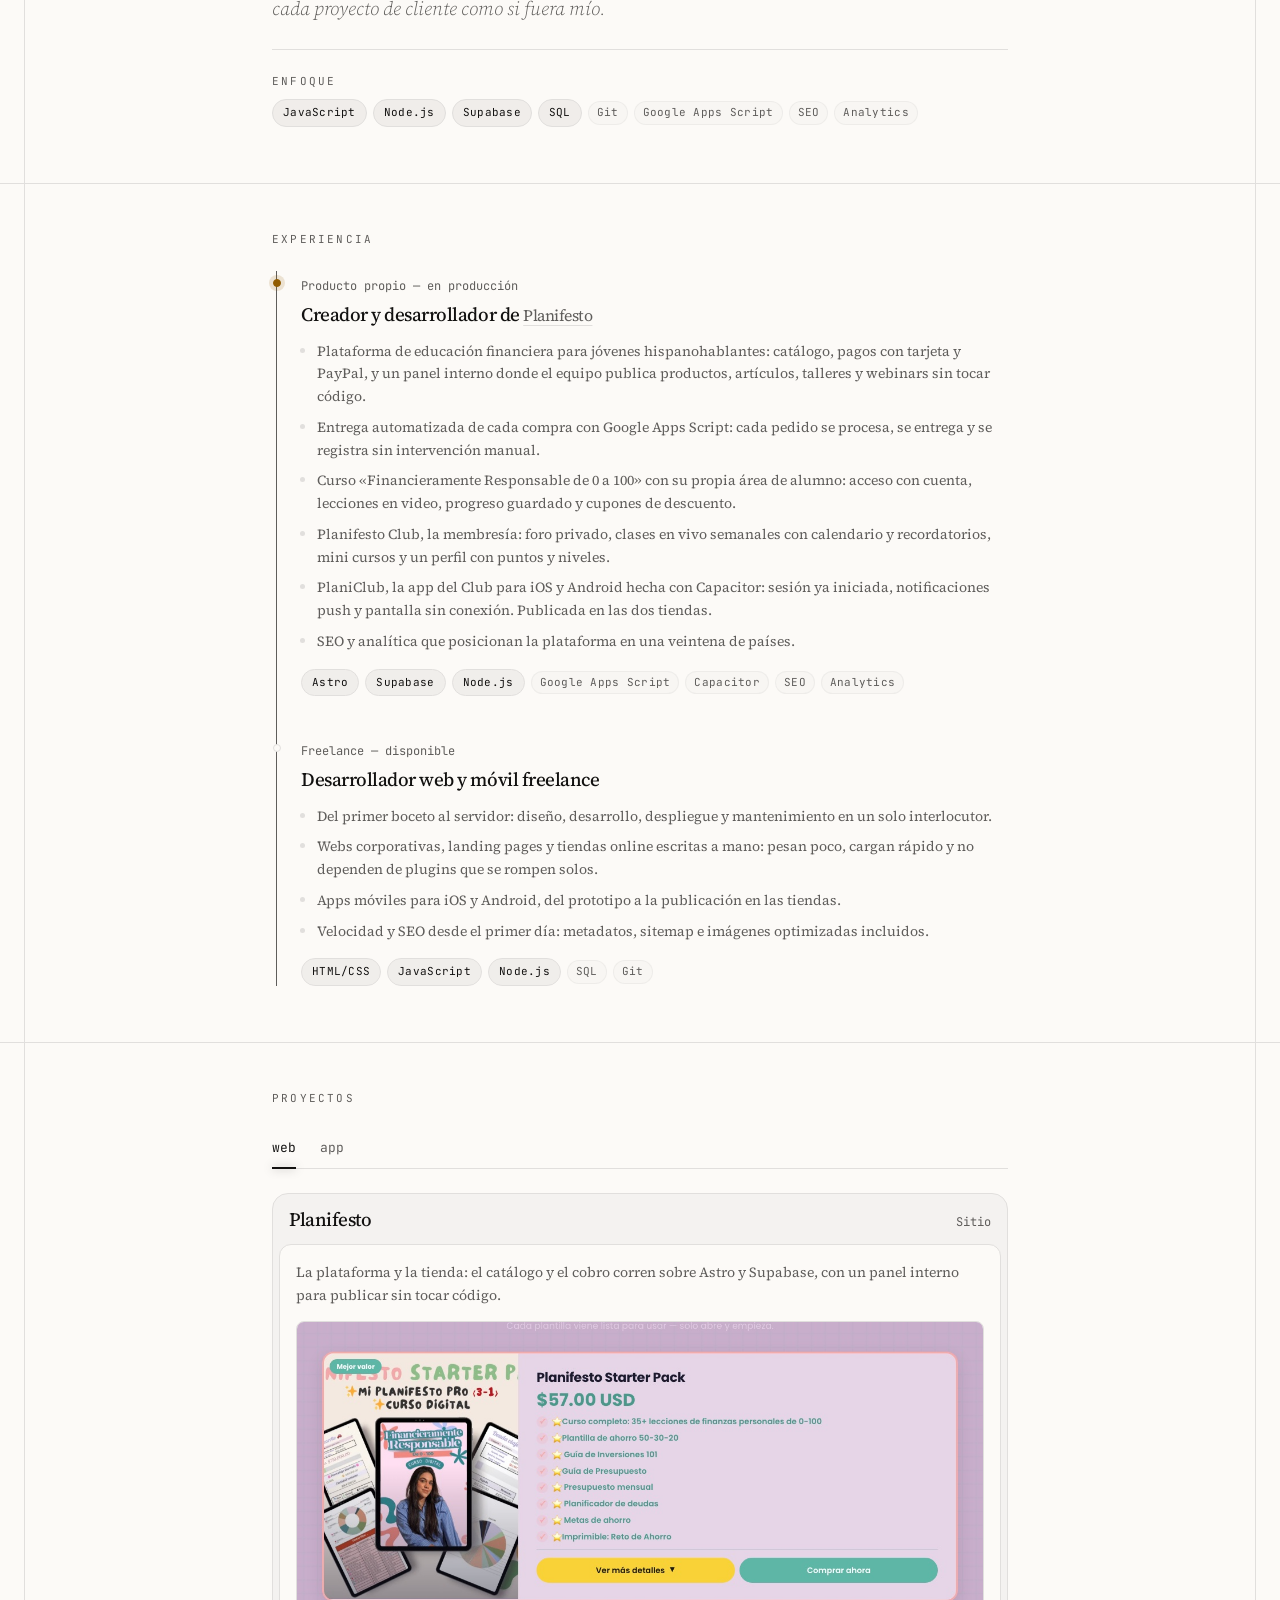
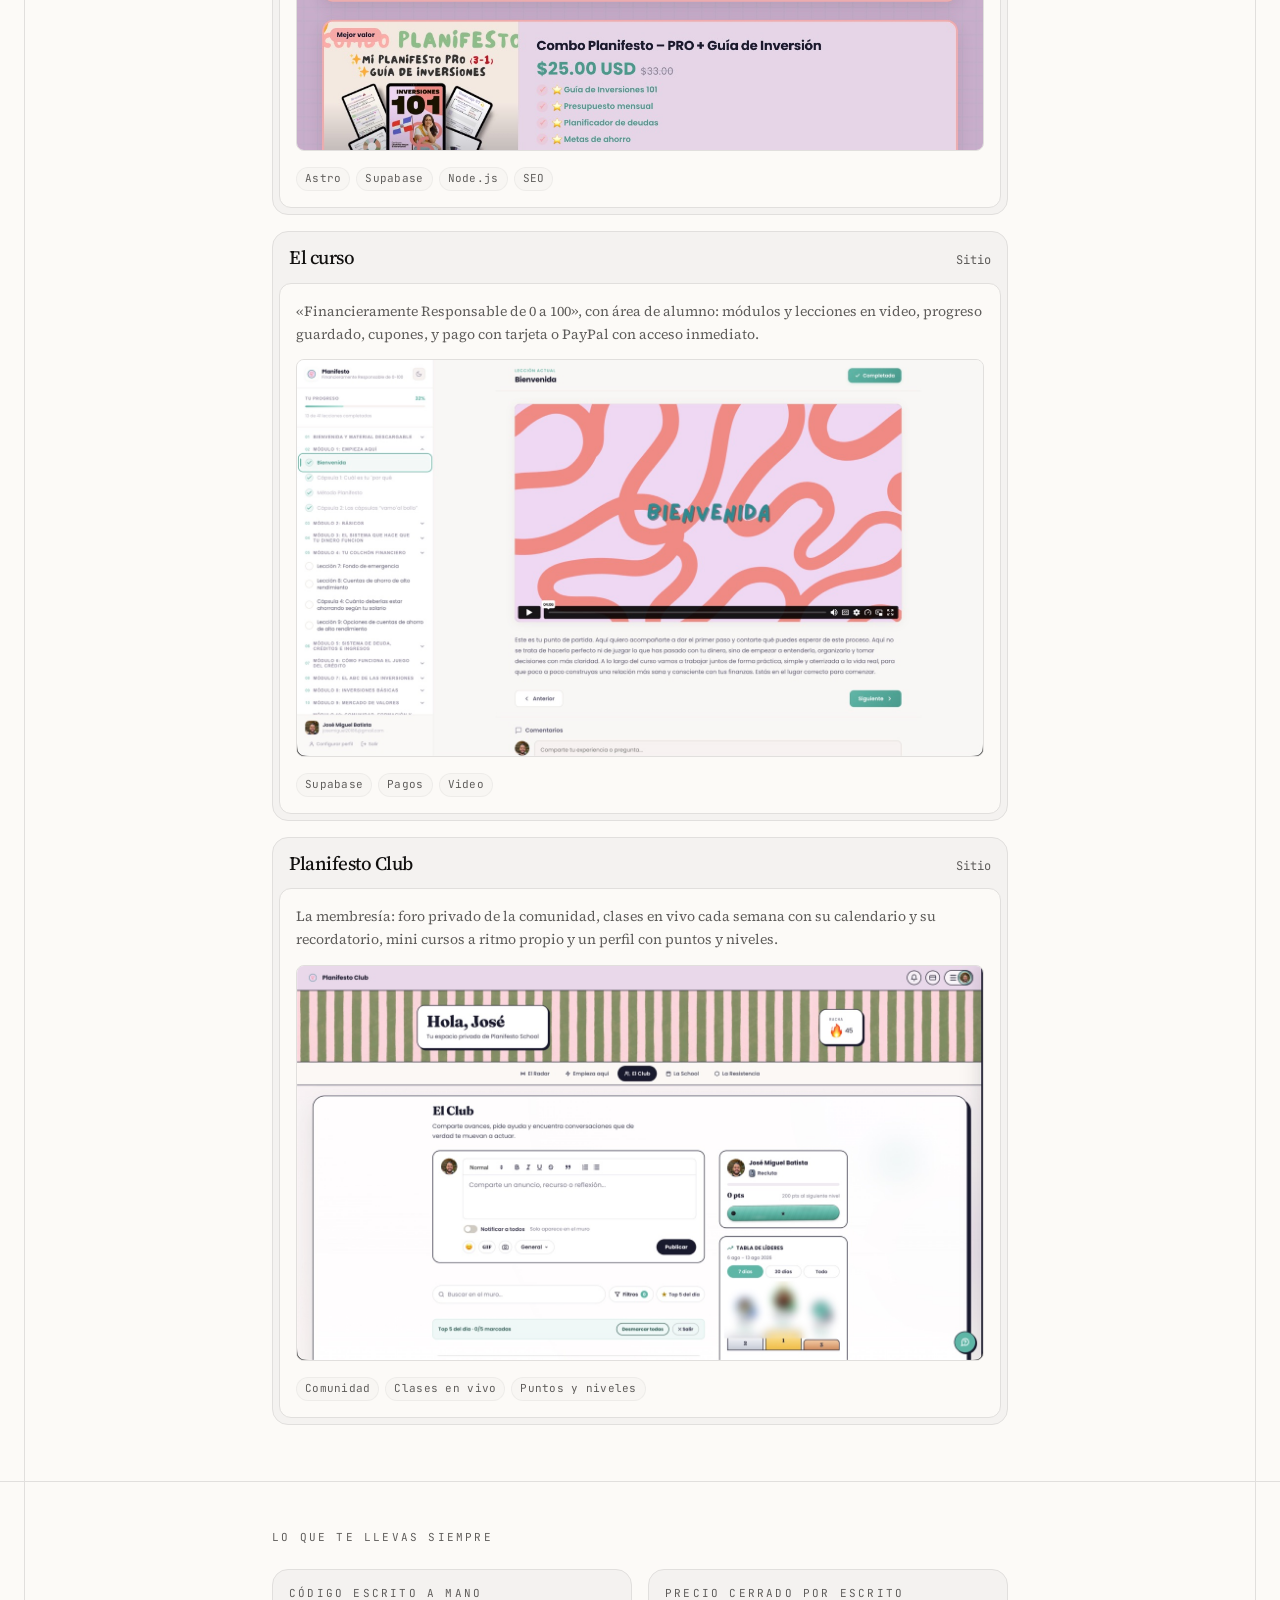
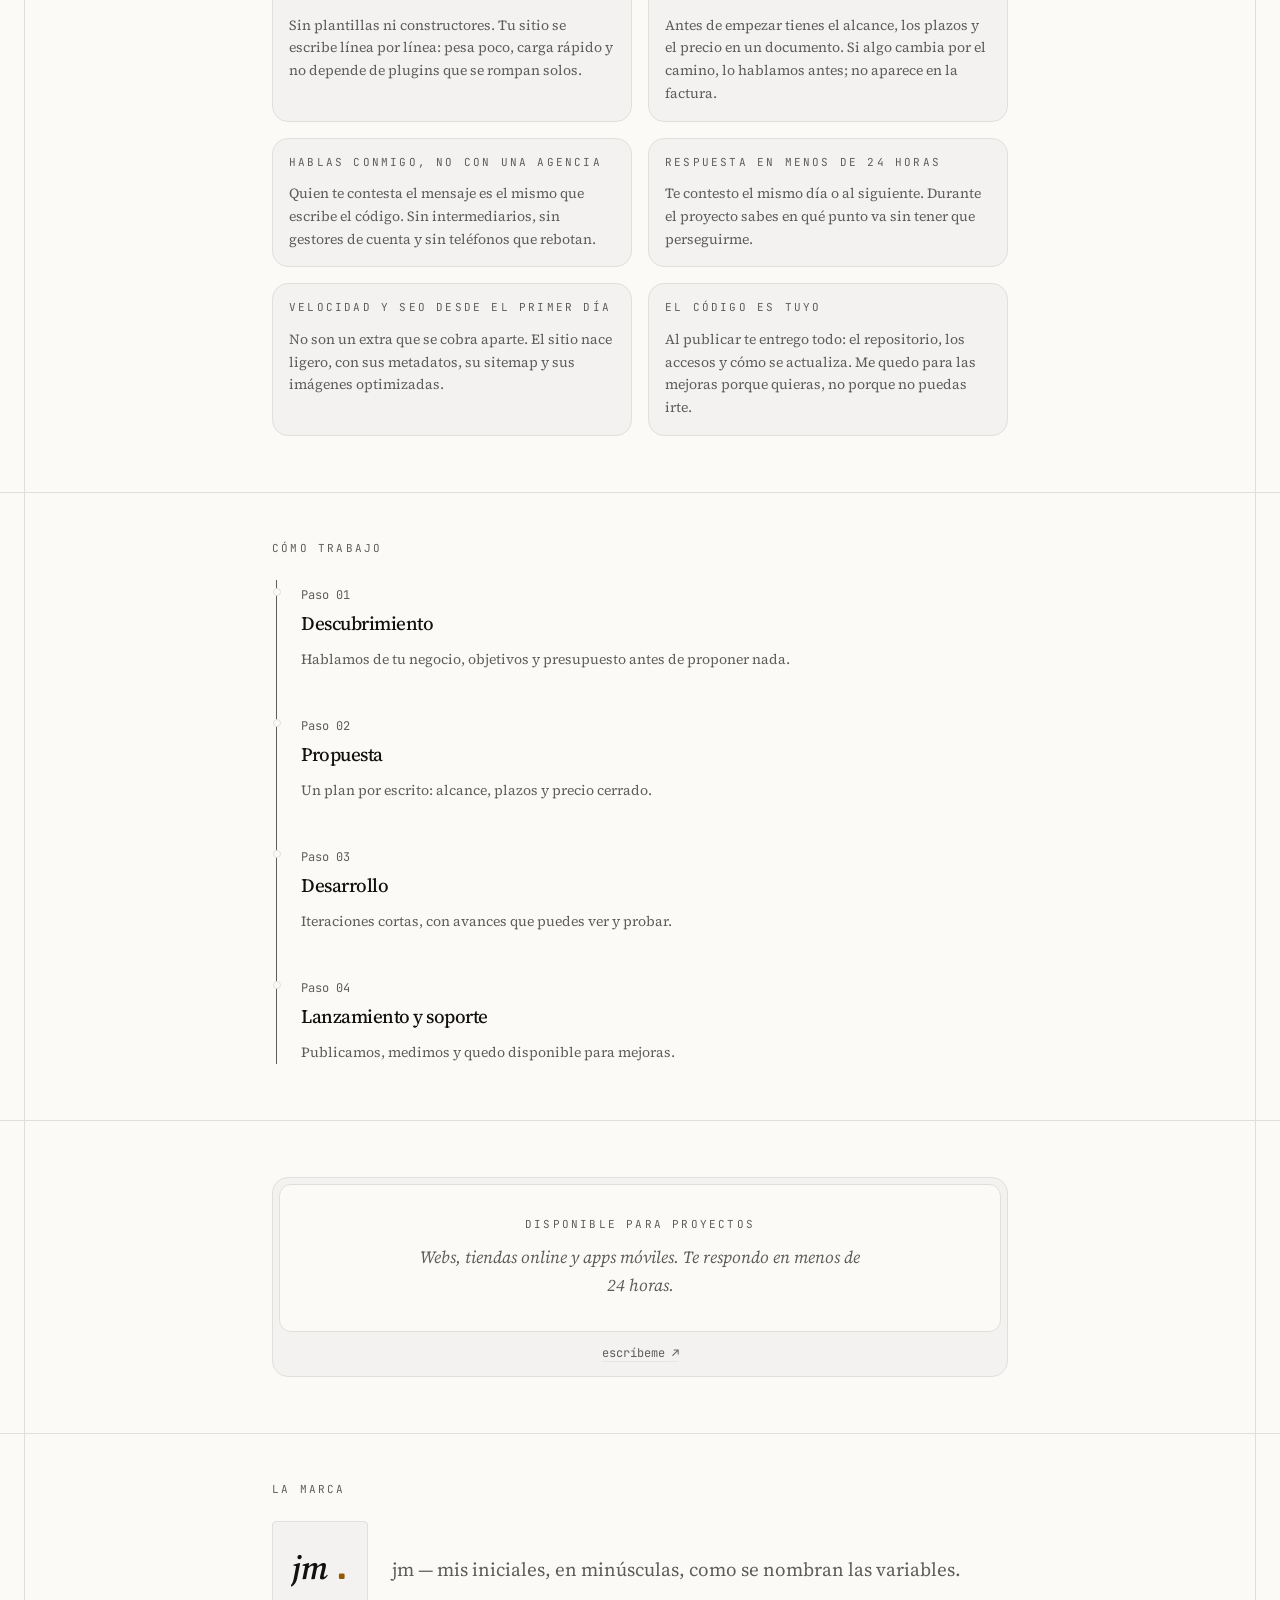
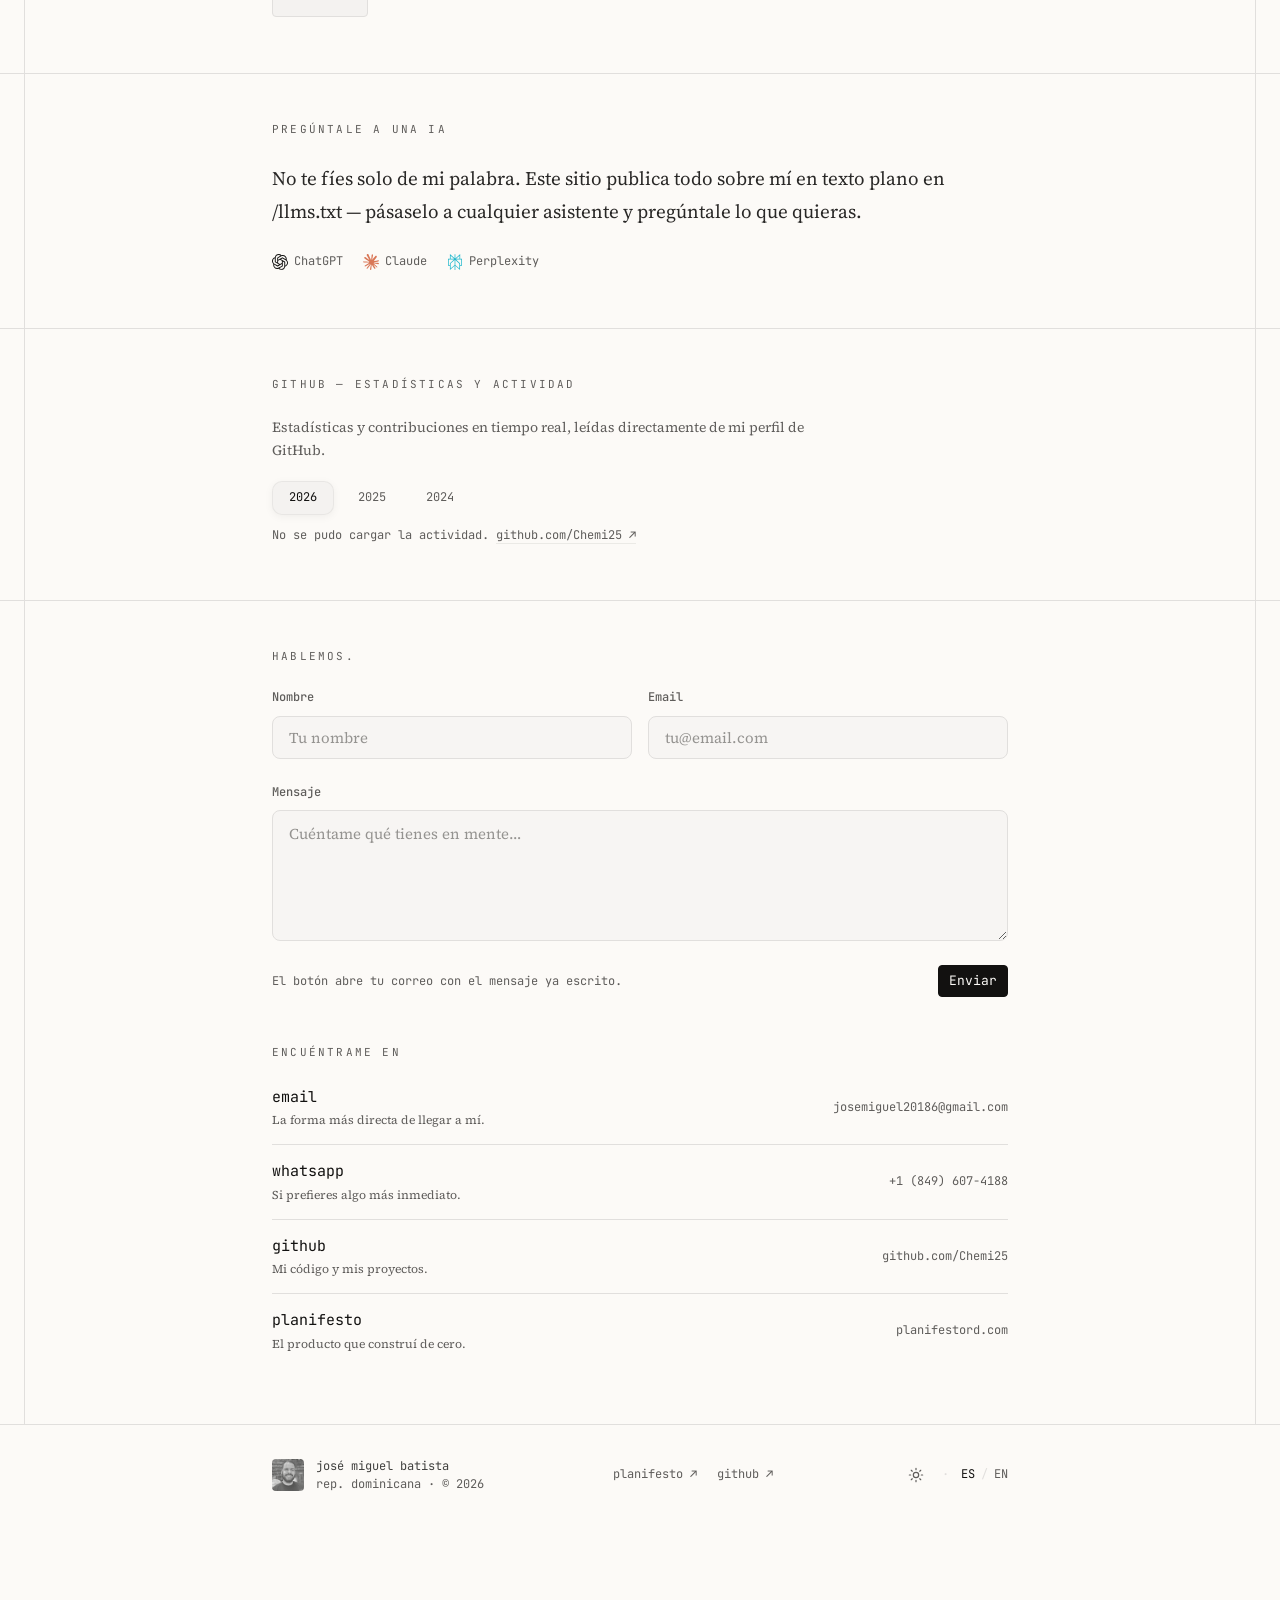
==== commit b3a34b9f: "Rediseño completo con el estilo de ignaciofigueroa.dev Columna estrecha con marco lateral, tipografí" ====
--- a/index.html
+++ b/index.html
@@ -4,41 +4,50 @@
   <meta charset="UTF-8">
   <meta name="viewport" content="width=device-width, initial-scale=1.0">
 
-  <title>José Miguel Batista · Desarrollador web y móvil freelance</title>
-  <meta name="description" content="Desarrollador freelance full-stack. Webs, tiendas online y apps móviles. Creador de Planifesto. Disponible para proyectos.">
+  <title>Desarrollador web y móvil en República Dominicana · José Miguel Batista</title>
+  <meta name="description" content="José Miguel Batista es un desarrollador full-stack freelance en República Dominicana. Creador de Planifesto: plataforma, curso, comunidad y app publicada en App Store y Google Play.">
   <meta name="author" content="José Miguel Batista">
 
-  <!-- TODO: cuando tengas dominio, reemplaza TU-DOMINIO.com en canonical, og:url y og:image (deben ser URLs absolutas) -->
-  <link rel="canonical" href="https://TU-DOMINIO.com/">
+  <link rel="canonical" href="https://josemiguelbatista.site/">
 
   <meta property="og:type" content="website">
-  <meta property="og:url" content="https://TU-DOMINIO.com/">
+  <meta property="og:url" content="https://josemiguelbatista.site/">
   <meta property="og:title" content="José Miguel Batista · Desarrollador web y móvil freelance">
-  <meta property="og:description" content="Webs, tiendas online y apps móviles escritas a mano. Creador de Planifesto.">
-  <meta property="og:image" content="https://TU-DOMINIO.com/assets/og-image.png">
+  <meta property="og:description" content="Desarrollador full-stack freelance. Creador de Planifesto: plataforma, curso, comunidad y app en las dos tiendas.">
+  <meta property="og:image" content="https://josemiguelbatista.site/assets/og-image.png">
   <meta property="og:image:width" content="1200">
   <meta property="og:image:height" content="630">
   <meta property="og:locale" content="es_ES">
 
   <meta name="twitter:card" content="summary_large_image">
   <meta name="twitter:title" content="José Miguel Batista · Desarrollador web y móvil freelance">
-  <meta name="twitter:description" content="Webs, tiendas online y apps móviles escritas a mano. Creador de Planifesto.">
-  <meta name="twitter:image" content="https://TU-DOMINIO.com/assets/og-image.png">
+  <meta name="twitter:description" content="Desarrollador full-stack freelance. Creador de Planifesto: plataforma, curso, comunidad y app en las dos tiendas.">
+  <meta name="twitter:image" content="https://josemiguelbatista.site/assets/og-image.png">
 
   <link rel="icon" href="assets/favicon.svg" type="image/svg+xml">
-  <meta name="theme-color" content="#030f18">
+  <meta name="theme-color" content="#fcfaf7" media="(prefers-color-scheme: light)">
+  <meta name="theme-color" content="#141414" media="(prefers-color-scheme: dark)">
+  <meta name="color-scheme" content="dark light">
 
   <link rel="preconnect" href="https://fonts.googleapis.com">
   <link rel="preconnect" href="https://fonts.gstatic.com" crossorigin>
-  <link href="https://fonts.googleapis.com/css2?family=Oswald:wght@400;500;700&family=Source+Sans+3:ital,wght@0,400;0,600;1,400&display=swap" rel="stylesheet">
+  <link href="https://fonts.googleapis.com/css2?family=Source+Serif+4:ital,opsz,wght@0,8..60,200..900;1,8..60,200..900&family=JetBrains+Mono:ital,wght@0,100..800;1,100..800&display=swap" rel="stylesheet">
 
   <link rel="stylesheet" href="css/styles.css">
 
-  <!-- Marca que hay JS antes de pintar: así los bloques con data-reveal
-       arrancan ocultos y no parpadean antes de entrar. -->
-  <script>document.documentElement.classList.add("js");</script>
-
-  <!-- TODO: cuando tengas dominio, completa "url"; añade LinkedIn a "sameAs" cuando lo tengas -->
+  <!-- Aplica el tema guardado (o el del sistema) antes de pintar, para que no parpadee -->
+  <script>
+    (function () {
+      try {
+        var t = localStorage.getItem("theme");
+        if (t === "dark" || (!t && window.matchMedia("(prefers-color-scheme: dark)").matches)) {
+          document.documentElement.classList.add("dark");
+        }
+      } catch (e) {}
+      document.documentElement.classList.add("js");
+    })();
+  </script>
+
   <script type="application/ld+json">
   {
     "@context": "https://schema.org",
@@ -46,10 +55,11 @@
     "name": "José Miguel Batista",
     "jobTitle": "Desarrollador web y móvil freelance",
     "email": "mailto:josemiguel20186@gmail.com",
-    "url": "https://TU-DOMINIO.com/",
-    "image": "https://TU-DOMINIO.com/assets/img/foto.jpg",
+    "url": "https://josemiguelbatista.site/",
+    "image": "https://josemiguelbatista.site/assets/img/foto.jpg",
     "sameAs": [
-      "https://github.com/Chemi25"
+      "https://github.com/Chemi25",
+      "https://planifestord.com"
     ]
   }
   </script>
@@ -59,435 +69,648 @@
 </head>
 <body id="top">
 
-  <a class="skip-link" href="#contenido" data-i18n="skip">Saltar al contenido</a>
-
-  <!-- ============ HEADER ============ -->
-  <header class="site-header">
-    <div class="container header-inner">
-      <a class="brand" href="#top">José Miguel Batista</a>
-
-      <nav class="site-nav" id="site-nav" aria-label="Principal">
-        <ul class="nav-list">
-          <li><a class="nav-link" href="#servicios" data-i18n="nav.services">Qué hago</a></li>
-          <li><a class="nav-link" href="#proyectos" data-i18n="nav.projects">Trabajo</a></li>
-          <li><a class="nav-link" href="#sobre-mi" data-i18n="nav.about">Sobre mí</a></li>
-          <li><a class="nav-link" href="#compromisos" data-i18n="nav.promises">Compromisos</a></li>
-          <li><a class="nav-link" href="#proceso" data-i18n="nav.process">Proceso</a></li>
-          <!-- TODO: cuando actives la sección de testimonios, añade aquí su enlace:
-          <li><a class="nav-link" href="#testimonios" data-i18n="nav.testimonials">Testimonios</a></li> -->
-          <li><a class="nav-link" href="#contacto" data-i18n="nav.contact">Contacto</a></li>
-        </ul>
-      </nav>
-
-      <div class="header-actions">
-        <a class="btn btn-sm header-cta" href="#contacto" data-i18n="nav.cta">Escríbeme</a>
-        <div class="lang-toggle" role="group" aria-label="Idioma / Language">
-          <button class="lang-btn" type="button" data-lang="es" aria-pressed="true" lang="es">ES</button>
-          <button class="lang-btn" type="button" data-lang="en" aria-pressed="false" lang="en">EN</button>
+  <a class="skip-link btn btn-primary" href="#contenido" data-i18n="skip">Saltar al contenido</a>
+
+  <!-- Marca fija en la esquina: jm + nota que se despliega al pasar el cursor -->
+  <a class="corner-mark" href="#top" aria-label="Inicio" data-i18n-attr="aria-label:mark.home">
+    <svg class="logo-mark" viewBox="0 0 46 30" aria-hidden="true" focusable="false">
+      <text class="logo-text" x="1" y="23">jm</text>
+      <rect class="logo-dot" x="38" y="18.5" width="4.5" height="4.5" rx="1"></rect>
+    </svg>
+    <span class="corner-note" data-i18n="mark.note">jm — mis iniciales, en minúsculas, como se nombran las variables.</span>
+  </a>
+
+  <div class="page-frame-outer">
+    <div class="page-frame">
+      <main id="contenido">
+
+        <!-- ============ HERO ============ -->
+        <header class="frame-column hero scroll-blur-out">
+          <div class="hero-grid">
+            <div class="hero-main">
+              <h1 class="type-display">José Miguel Batista</h1>
+              <p class="hero-role" data-i18n="hero.role">Desarrollador web y móvil freelance</p>
+              <div class="prose-reading hero-intro">
+                <p data-i18n="hero.intro">Me ocupo del ciclo completo: diseño, desarrollo, SEO y automatización. Mi mejor carta de presentación es Planifesto, la plataforma que construí de cero y que hoy vende cursos, plantillas y una membresía en español.</p>
+              </div>
+              <div class="hero-actions">
+                <a class="btn btn-outline" href="https://github.com/Chemi25" target="_blank" rel="noopener">GitHub</a>
+                <a class="btn btn-outline" href="https://wa.me/18496074188" target="_blank" rel="noopener">WhatsApp</a>
+                <a class="btn btn-accent" href="#contacto" data-i18n="hero.cta">Escríbeme</a>
+              </div>
+            </div>
+
+            <aside class="hero-aside">
+              <div class="hero-work">
+                <span class="hero-work-dot" aria-hidden="true"></span>
+                <div class="hero-work-body">
+                  <a class="hero-work-link" href="https://planifestord.com" target="_blank" rel="noopener" data-i18n="hero.building">Creador de planifestord.com</a>
+                  <div class="hero-brace-wrap" aria-hidden="true">
+                    <div class="hero-brace"></div>
+                    <div class="hero-brace-stem"></div>
+                  </div>
+                  <p class="hero-note" data-i18n="hero.note">Yo construí esa plataforma</p>
+                </div>
+              </div>
+
+              <div>
+                <p class="type-label muted" data-i18n="hero.based">Con base en</p>
+                <p class="hero-location">
+                  <svg viewBox="0 0 24 24" fill="currentColor" aria-hidden="true" focusable="false"><path d="M17 2h4v2h-4Zm-2 2h2v2h-2Zm-2 2h2v2h-2Z"></path><path d="M8 8h8v2H8Z"></path><path d="M6 10h12v8H6Z"></path><path d="M8 18h8v2H8Z"></path><path d="M9 20h6v2H9Z"></path></svg>
+                  <span data-i18n="hero.location">Santo Domingo, RD — UTC−4</span>
+                </p>
+              </div>
+            </aside>
+          </div>
+
+          <div class="hero-block">
+            <p class="type-label muted" data-i18n="hero.stack">Stack actual</p>
+            <div class="chip-row">
+              <span class="chip">JavaScript</span>
+              <span class="chip">Node.js</span>
+              <span class="chip">Astro</span>
+              <span class="chip">Supabase</span>
+              <span class="chip">SQL</span>
+              <span class="chip">Apps Script</span>
+              <span class="chip">Capacitor</span>
+              <span class="chip">SEO</span>
+            </div>
+          </div>
+
+          <div class="hero-block">
+            <p class="type-label muted" data-i18n="hero.askAi">Pregúntale a una IA sobre mí</p>
+            <div class="ai-links ai-links-column">
+              <a class="ai-link" href="https://chatgpt.com/?q=Lee%20https%3A%2F%2Fjosemiguelbatista.site%2Fllms.txt%20y%20cu%C3%A9ntame%20sobre%20Jos%C3%A9%20Miguel%20Batista" target="_blank" rel="noopener" data-i18n-attr="href:ai.chatgptHref">
+                <svg viewBox="0 0 24 24" fill="currentColor" fill-rule="evenodd" aria-hidden="true" focusable="false"><path d="M9.205 8.658v-2.26c0-.19.072-.333.238-.428l4.543-2.616c.619-.357 1.356-.523 2.117-.523 2.854 0 4.662 2.212 4.662 4.566 0 .167 0 .357-.024.547l-4.71-2.759a.797.797 0 00-.856 0l-5.97 3.473zm10.609 8.8V12.06c0-.333-.143-.57-.429-.737l-5.97-3.473 1.95-1.118a.433.433 0 01.476 0l4.543 2.617c1.309.76 2.189 2.378 2.189 3.948 0 1.808-1.07 3.473-2.76 4.163zM7.802 12.703l-1.95-1.142c-.167-.095-.239-.238-.239-.428V5.899c0-2.545 1.95-4.472 4.591-4.472 1 0 1.927.333 2.712.928L8.23 5.067c-.285.166-.428.404-.428.737v6.898zM12 15.128l-2.795-1.57v-3.33L12 8.658l2.795 1.57v3.33L12 15.128zm1.796 7.23c-1 0-1.927-.332-2.712-.927l4.686-2.712c.285-.166.428-.404.428-.737v-6.898l1.974 1.142c.167.095.238.238.238.428v5.233c0 2.545-1.974 4.472-4.614 4.472zm-5.637-5.303l-4.544-2.617c-1.308-.761-2.188-2.378-2.188-3.948A4.482 4.482 0 014.21 6.327v5.423c0 .333.143.571.428.738l5.947 3.449-1.95 1.118a.432.432 0 01-.476 0zm-.262 3.9c-2.688 0-4.662-2.021-4.662-4.519 0-.19.024-.38.047-.57l4.686 2.71c.286.167.571.167.856 0l5.97-3.448v2.26c0 .19-.07.333-.237.428l-4.543 2.616c-.619.357-1.356.523-2.117.523zm5.899 2.83a5.947 5.947 0 005.827-4.756C22.287 18.339 24 15.84 24 13.296c0-1.665-.713-3.282-1.998-4.448.119-.5.19-.999.19-1.498 0-3.401-2.759-5.947-5.946-5.947-.642 0-1.26.095-1.88.31A5.962 5.962 0 0010.205 0a5.947 5.947 0 00-5.827 4.757C1.713 5.447 0 7.945 0 10.49c0 1.666.713 3.283 1.998 4.448-.119.5-.19 1-.19 1.499 0 3.401 2.759 5.946 5.946 5.946.642 0 1.26-.095 1.88-.309a5.96 5.96 0 004.162 1.713z"></path></svg>
+                ChatGPT
+              </a>
+              <a class="ai-link" href="https://claude.ai/new?q=Lee%20https%3A%2F%2Fjosemiguelbatista.site%2Fllms.txt%20y%20cu%C3%A9ntame%20sobre%20Jos%C3%A9%20Miguel%20Batista" target="_blank" rel="noopener" data-i18n-attr="href:ai.claudeHref">
+                <svg viewBox="0 0 24 24" aria-hidden="true" focusable="false"><path d="M4.709 15.955l4.72-2.647.08-.23-.08-.128H9.2l-.79-.048-2.698-.073-2.339-.097-2.266-.122-.571-.121L0 11.784l.055-.352.48-.321.686.06 1.52.103 2.278.158 1.652.097 2.449.255h.389l.055-.157-.134-.098-.103-.097-2.358-1.596-2.552-1.688-1.336-.972-.724-.491-.364-.462-.158-1.008.656-.722.881.06.225.061.893.686 1.908 1.476 2.491 1.833.365.304.145-.103.019-.073-.164-.274-1.355-2.446-1.446-2.49-.644-1.032-.17-.619a2.97 2.97 0 01-.104-.729L6.283.134 6.696 0l.996.134.42.364.62 1.414 1.002 2.229 1.555 3.03.456.898.243.832.091.255h.158V9.01l.128-1.706.237-2.095.23-2.695.08-.76.376-.91.747-.492.584.28.48.685-.067.444-.286 1.851-.559 2.903-.364 1.942h.212l.243-.242.985-1.306 1.652-2.064.73-.82.85-.904.547-.431h1.033l.76 1.129-.34 1.166-1.064 1.347-.881 1.142-1.264 1.7-.79 1.36.073.11.188-.02 2.856-.606 1.543-.28 1.841-.315.833.388.091.395-.328.807-1.969.486-2.309.462-3.439.813-.042.03.049.061 1.549.146.662.036h1.622l3.02.225.79.522.474.638-.079.485-1.215.62-1.64-.389-3.829-.91-1.312-.329h-.182v.11l1.093 1.068 2.006 1.81 2.509 2.33.127.578-.322.455-.34-.049-2.205-1.657-.851-.747-1.926-1.62h-.128v.17l.444.649 2.345 3.521.122 1.08-.17.353-.608.213-.668-.122-1.374-1.925-1.415-2.167-1.143-1.943-.14.08-.674 7.254-.316.37-.729.28-.607-.461-.322-.747.322-1.476.389-1.924.315-1.53.286-1.9.17-.632-.012-.042-.14.018-1.434 1.967-2.18 2.945-1.726 1.845-.414.164-.717-.37.067-.662.401-.589 2.388-3.036 1.44-1.882.93-1.086-.006-.158h-.055L4.132 18.56l-1.13.146-.487-.456.061-.746.231-.243 1.908-1.312-.006.006z" fill="#D97757" fill-rule="nonzero"></path></svg>
+                Claude
+              </a>
+              <a class="ai-link" href="https://www.perplexity.ai/search?q=Lee%20https%3A%2F%2Fjosemiguelbatista.site%2Fllms.txt%20y%20cu%C3%A9ntame%20sobre%20Jos%C3%A9%20Miguel%20Batista" target="_blank" rel="noopener" data-i18n-attr="href:ai.perplexityHref">
+                <svg viewBox="0 0 24 24" aria-hidden="true" focusable="false"><path d="M19.785 0v7.272H22.5V17.62h-2.935V24l-7.037-6.194v6.145h-1.091v-6.152L4.392 24v-6.465H1.5V7.188h2.884V0l7.053 6.494V.19h1.09v6.49L19.786 0zm-7.257 9.044v7.319l5.946 5.234V14.44l-5.946-5.397zm-1.099-.08l-5.946 5.398v7.235l5.946-5.234V8.965zm8.136 7.58h1.844V8.349H13.46l6.105 5.54v2.655zm-8.982-8.28H2.59v8.195h1.8v-2.576l6.192-5.62zM5.475 2.476v4.71h5.115l-5.115-4.71zm13.219 0l-5.115 4.71h5.115v-4.71z" fill="#22B8CD" fill-rule="nonzero"></path></svg>
+                Perplexity
+              </a>
+            </div>
+          </div>
+        </header>
+
+        <!-- ============ SERVICIOS ============ -->
+        <section id="servicios" class="section">
+          <div class="rule-bleed"></div>
+          <div class="frame-column section-inner">
+            <h2 class="type-label muted scroll-blur-label" data-i18n="services.title">Servicios</h2>
+            <div class="section-body scroll-blur-in">
+              <div class="card-grid scroll-stagger">
+                <div class="card card-pad">
+                  <h3 class="type-label muted" data-i18n="services.s1.title">Desarrollo full-stack</h3>
+                  <p class="card-text" data-i18n="services.s1.desc">Aplicaciones web completas, del frontend a la base de datos y el despliegue.</p>
+                  <div class="chip-row chip-row-tight">
+                    <span class="chip chip-soft">JavaScript</span>
+                    <span class="chip chip-soft">Node.js</span>
+                    <span class="chip chip-soft">Supabase</span>
+                  </div>
+                </div>
+                <div class="card card-pad">
+                  <h3 class="type-label muted" data-i18n="services.s2.title">Webs y tiendas online</h3>
+                  <p class="card-text" data-i18n="services.s2.desc">Landing pages, webs corporativas y e-commerce, con la velocidad y el SEO como prioridad.</p>
+                  <div class="chip-row chip-row-tight">
+                    <span class="chip chip-soft">HTML/CSS</span>
+                    <span class="chip chip-soft">JavaScript</span>
+                    <span class="chip chip-soft">SEO</span>
+                  </div>
+                </div>
+                <div class="card card-pad">
+                  <h3 class="type-label muted" data-i18n="services.s3.title">Apps móviles</h3>
+                  <p class="card-text" data-i18n="services.s3.desc">Aplicaciones para iOS y Android, del prototipo a la tienda.</p>
+                  <div class="chip-row chip-row-tight">
+                    <span class="chip chip-soft">iOS</span>
+                    <span class="chip chip-soft">Android</span>
+                    <span class="chip chip-soft">Capacitor</span>
+                  </div>
+                </div>
+                <div class="card card-pad">
+                  <h3 class="type-label muted" data-i18n="services.s4.title">SEO y automatización</h3>
+                  <p class="card-text" data-i18n="services.s4.desc">Sitios que se posicionan y sistemas que venden y entregan solos, sin intervención manual.</p>
+                  <div class="chip-row chip-row-tight">
+                    <span class="chip chip-soft">SEO</span>
+                    <span class="chip chip-soft">Apps Script</span>
+                    <span class="chip chip-soft">Analytics</span>
+                  </div>
+                </div>
+              </div>
+            </div>
+          </div>
+        </section>
+
+        <!-- ============ ÁREAS DE ENFOQUE ============ -->
+        <section id="enfoque" class="section">
+          <div class="rule-bleed"></div>
+          <div class="frame-column section-inner">
+            <h2 class="type-label muted scroll-blur-label" data-i18n="focus.title">Áreas de enfoque</h2>
+            <div class="section-body scroll-blur-in">
+              <div class="chip-row">
+                <span class="chip" data-i18n="focus.f1">Desarrollo web</span>
+                <span class="chip" data-i18n="focus.f2">E-commerce</span>
+                <span class="chip" data-i18n="focus.f3">Apps móviles</span>
+                <span class="chip" data-i18n="focus.f4">SEO</span>
+                <span class="chip" data-i18n="focus.f5">Automatización</span>
+                <span class="chip" data-i18n="focus.f6">Analítica</span>
+              </div>
+            </div>
+          </div>
+        </section>
+
+        <!-- ============ SOBRE MÍ ============ -->
+        <section id="sobre-mi" class="section">
+          <div class="rule-bleed"></div>
+          <div class="frame-column section-inner">
+            <h2 class="type-label muted scroll-blur-label" data-i18n="about.title">Sobre mí</h2>
+            <div class="section-body scroll-blur-in">
+              <div class="about-flow">
+                <div class="about-photo">
+                  <img src="assets/img/foto.jpg" width="600" height="750" loading="lazy" alt="Retrato de José Miguel Batista" data-i18n-attr="alt:about.imgAlt">
+                </div>
+                <div class="prose-reading">
+                  <p data-i18n="about.p1">Soy desarrollador full-stack y me importa más el resultado que la herramienta: un sitio que carga rápido, se entiende a la primera y le hace ganar dinero a su dueño.</p>
+                  <p class="about-aside" data-i18n="about.p2">Lanzar mi propio producto me cambió la forma de trabajar. Sé lo que cuesta conseguir cada visita y lo que vale cada venta, así que trato cada proyecto de cliente como si fuera mío.</p>
+                </div>
+                <div class="about-focus">
+                  <p class="type-label muted" data-i18n="about.focusLabel">Enfoque</p>
+                  <div class="chip-row">
+                    <span class="chip">JavaScript</span>
+                    <span class="chip">Node.js</span>
+                    <span class="chip">Supabase</span>
+                    <span class="chip">SQL</span>
+                    <span class="chip chip-soft">Git</span>
+                    <span class="chip chip-soft">Google Apps Script</span>
+                    <span class="chip chip-soft">SEO</span>
+                    <span class="chip chip-soft">Analytics</span>
+                  </div>
+                </div>
+              </div>
+            </div>
+          </div>
+        </section>
+
+        <!-- ============ EXPERIENCIA ============ -->
+        <section id="experiencia" class="section">
+          <div class="rule-bleed"></div>
+          <div class="frame-column section-inner">
+            <h2 class="type-label muted scroll-blur-label" data-i18n="exp.title">Experiencia</h2>
+            <div class="section-body scroll-blur-in">
+              <ol class="timeline timeline-spine">
+                <li class="tl-item">
+                  <span class="tl-dot tl-dot-current" aria-hidden="true"></span>
+                  <span class="type-meta muted" data-i18n="exp.e1.meta">Producto propio — en producción</span>
+                  <h3 class="type-item-title tl-title"><span data-i18n="exp.e1.role">Creador y desarrollador de</span> <span class="tl-org"><a href="https://planifestord.com" target="_blank" rel="noopener">Planifesto</a></span></h3>
+                  <ul class="tl-bullets">
+                    <li data-i18n="exp.e1.b1">Plataforma de educación financiera para jóvenes hispanohablantes: catálogo, pagos con tarjeta y PayPal, y un panel interno donde el equipo publica productos, artículos, talleres y webinars sin tocar código.</li>
+                    <li data-i18n="exp.e1.b2">Entrega automatizada de cada compra con Google Apps Script: cada pedido se procesa, se entrega y se registra sin intervención manual.</li>
+                    <li data-i18n="exp.e1.b3">Curso «Financieramente Responsable de 0 a 100» con su propia área de alumno: acceso con cuenta, lecciones en video, progreso guardado y cupones de descuento.</li>
+                    <li data-i18n="exp.e1.b4">Planifesto Club, la membresía: foro privado, clases en vivo semanales con calendario y recordatorios, mini cursos y un perfil con puntos y niveles.</li>
+                    <li data-i18n="exp.e1.b5">PlaniClub, la app del Club para iOS y Android hecha con Capacitor: sesión ya iniciada, notificaciones push y pantalla sin conexión. Publicada en las dos tiendas.</li>
+                    <li data-i18n="exp.e1.b6">SEO y analítica que posicionan la plataforma en una veintena de países.</li>
+                  </ul>
+                  <div class="chip-row chip-row-tight">
+                    <span class="chip">Astro</span>
+                    <span class="chip">Supabase</span>
+                    <span class="chip">Node.js</span>
+                    <span class="chip chip-soft">Google Apps Script</span>
+                    <span class="chip chip-soft">Capacitor</span>
+                    <span class="chip chip-soft">SEO</span>
+                    <span class="chip chip-soft">Analytics</span>
+                  </div>
+                </li>
+                <li class="tl-item">
+                  <span class="tl-dot" aria-hidden="true"></span>
+                  <span class="type-meta muted" data-i18n="exp.e2.meta">Freelance — disponible</span>
+                  <h3 class="type-item-title tl-title" data-i18n="exp.e2.role">Desarrollador web y móvil freelance</h3>
+                  <ul class="tl-bullets">
+                    <li data-i18n="exp.e2.b1">Del primer boceto al servidor: diseño, desarrollo, despliegue y mantenimiento en un solo interlocutor.</li>
+                    <li data-i18n="exp.e2.b2">Webs corporativas, landing pages y tiendas online escritas a mano: pesan poco, cargan rápido y no dependen de plugins que se rompen solos.</li>
+                    <li data-i18n="exp.e2.b3">Apps móviles para iOS y Android, del prototipo a la publicación en las tiendas.</li>
+                    <li data-i18n="exp.e2.b4">Velocidad y SEO desde el primer día: metadatos, sitemap e imágenes optimizadas incluidos.</li>
+                  </ul>
+                  <div class="chip-row chip-row-tight">
+                    <span class="chip">HTML/CSS</span>
+                    <span class="chip">JavaScript</span>
+                    <span class="chip">Node.js</span>
+                    <span class="chip chip-soft">SQL</span>
+                    <span class="chip chip-soft">Git</span>
+                  </div>
+                </li>
+              </ol>
+            </div>
+          </div>
+        </section>
+
+        <!-- ============ PROYECTOS ============ -->
+        <section id="proyectos" class="section">
+          <div class="rule-bleed"></div>
+          <div class="frame-column section-inner">
+            <h2 class="type-label muted scroll-blur-label" data-i18n="projects.title">Proyectos</h2>
+            <div class="section-body scroll-blur-in">
+              <div class="tabs" role="tablist" aria-label="Categorías de proyectos" data-i18n-attr="aria-label:projects.tabsLabel">
+                <button class="tab is-active" type="button" role="tab" aria-selected="true" aria-controls="panel-web" id="tab-web">web</button>
+                <button class="tab" type="button" role="tab" aria-selected="false" aria-controls="panel-app" id="tab-app">app</button>
+              </div>
+
+              <div class="tab-panel" id="panel-web" role="tabpanel" aria-labelledby="tab-web">
+                <div class="project-list">
+                  <div class="card">
+                    <div class="card-head">
+                      <h3 class="type-item-title"><a class="project-name" href="https://planifestord.com" target="_blank" rel="noopener">Planifesto</a></h3>
+                      <div class="card-links">
+                        <a href="https://planifestord.com" target="_blank" rel="noopener" data-i18n="projects.linkWebsite">Sitio</a>
+                      </div>
+                    </div>
+                    <div class="card-panel">
+                      <p class="card-text" data-i18n="projects.p1.desc">La plataforma y la tienda: el catálogo y el cobro corren sobre Astro y Supabase, con un panel interno para publicar sin tocar código.</p>
+                      <figure class="card-shot">
+                        <img src="assets/img/planifesto-productos.jpg" width="1200" height="750" loading="lazy" alt="La tienda de Planifesto en pantalla de escritorio" data-i18n-attr="alt:projects.p1.imgAlt">
+                      </figure>
+                      <div class="chip-row chip-row-tight">
+                        <span class="chip chip-soft">Astro</span>
+                        <span class="chip chip-soft">Supabase</span>
+                        <span class="chip chip-soft">Node.js</span>
+                        <span class="chip chip-soft">SEO</span>
+                      </div>
+                    </div>
+                  </div>
+
+                  <div class="card">
+                    <div class="card-head">
+                      <h3 class="type-item-title"><a class="project-name" href="https://planifestord.com/curso" target="_blank" rel="noopener" data-i18n="projects.p2.name">El curso</a></h3>
+                      <div class="card-links">
+                        <a href="https://planifestord.com/curso" target="_blank" rel="noopener" data-i18n="projects.linkWebsite">Sitio</a>
+                      </div>
+                    </div>
+                    <div class="card-panel">
+                      <p class="card-text" data-i18n="projects.p2.desc">«Financieramente Responsable de 0 a 100», con área de alumno: módulos y lecciones en video, progreso guardado, cupones, y pago con tarjeta o PayPal con acceso inmediato.</p>
+                      <figure class="card-shot">
+                        <img src="assets/img/planifesto-aula.jpg" width="1400" height="807" loading="lazy" alt="Área de alumno del curso: módulos, progreso y lección en video" data-i18n-attr="alt:projects.p2.imgAlt">
+                      </figure>
+                      <div class="chip-row chip-row-tight">
+                        <span class="chip chip-soft">Supabase</span>
+                        <span class="chip chip-soft" data-i18n="projects.chipPayments">Pagos</span>
+                        <span class="chip chip-soft">Video</span>
+                      </div>
+                    </div>
+                  </div>
+
+                  <div class="card">
+                    <div class="card-head">
+                      <h3 class="type-item-title"><a class="project-name" href="https://planifestord.com/comunidad" target="_blank" rel="noopener">Planifesto Club</a></h3>
+                      <div class="card-links">
+                        <a href="https://planifestord.com/comunidad" target="_blank" rel="noopener" data-i18n="projects.linkWebsite">Sitio</a>
+                      </div>
+                    </div>
+                    <div class="card-panel">
+                      <p class="card-text" data-i18n="projects.p3.desc">La membresía: foro privado de la comunidad, clases en vivo cada semana con su calendario y su recordatorio, mini cursos a ritmo propio y un perfil con puntos y niveles.</p>
+                      <figure class="card-shot">
+                        <img src="assets/img/planifesto-muro.jpg" width="1400" height="805" loading="lazy" alt="Muro de la comunidad del Club: editor de publicaciones y tabla de líderes" data-i18n-attr="alt:projects.p3.imgAlt">
+                      </figure>
+                      <div class="chip-row chip-row-tight">
+                        <span class="chip chip-soft" data-i18n="projects.chipCommunity">Comunidad</span>
+                        <span class="chip chip-soft" data-i18n="projects.chipLive">Clases en vivo</span>
+                        <span class="chip chip-soft" data-i18n="projects.chipGamification">Puntos y niveles</span>
+                      </div>
+                    </div>
+                  </div>
+                </div>
+              </div>
+
+              <div class="tab-panel" id="panel-app" role="tabpanel" aria-labelledby="tab-app" hidden>
+                <div class="project-list">
+                  <div class="card">
+                    <div class="card-head">
+                      <h3 class="type-item-title"><a class="project-name" href="https://apps.apple.com/app/planiclub/id6791017646" target="_blank" rel="noopener">PlaniClub</a></h3>
+                      <div class="card-links">
+                        <a href="https://apps.apple.com/app/planiclub/id6791017646" target="_blank" rel="noopener">App Store</a>
+                        <a href="https://play.google.com/store/apps/details?id=com.planifestord.app" target="_blank" rel="noopener">Google Play</a>
+                      </div>
+                    </div>
+                    <div class="card-panel">
+                      <p class="card-text" data-i18n="projects.p4.desc">La app del Club para iOS y Android, hecha con Capacitor sobre la misma plataforma: abre el área de miembros con la sesión ya iniciada, con notificaciones push, arranque nativo y pantalla sin conexión. Publicada en las dos tiendas.</p>
+                      <div class="app-shots">
+                        <figure class="app-shot">
+                          <img src="assets/img/planiclub-app-1.jpg" width="540" height="1174" loading="lazy" alt="Pantalla de planificación mensual de PlaniClub" data-i18n-attr="alt:projects.p4.img1Alt">
+                          <figcaption data-i18n="projects.p4.cap1">Presupuesto del mes</figcaption>
+                        </figure>
+                        <figure class="app-shot">
+                          <img src="assets/img/planiclub-app-2.jpg" width="540" height="1174" loading="lazy" alt="Foro de la comunidad en PlaniClub" data-i18n-attr="alt:projects.p4.img2Alt">
+                          <figcaption data-i18n="projects.p4.cap2">Comunidad</figcaption>
+                        </figure>
+                        <figure class="app-shot">
+                          <img src="assets/img/planiclub-app-3.jpg" width="540" height="1174" loading="lazy" alt="Próxima clase en vivo con cuenta atrás en PlaniClub" data-i18n-attr="alt:projects.p4.img3Alt">
+                          <figcaption data-i18n="projects.p4.cap3">Clases en vivo</figcaption>
+                        </figure>
+                      </div>
+                      <div class="chip-row chip-row-tight">
+                        <span class="chip chip-soft">Capacitor</span>
+                        <span class="chip chip-soft">iOS</span>
+                        <span class="chip chip-soft">Android</span>
+                        <span class="chip chip-soft">Push</span>
+                      </div>
+                    </div>
+                  </div>
+                </div>
+              </div>
+            </div>
+          </div>
+        </section>
+
+        <!-- ============ COMPROMISOS ============ -->
+        <section id="compromisos" class="section">
+          <div class="rule-bleed"></div>
+          <div class="frame-column section-inner">
+            <h2 class="type-label muted scroll-blur-label" data-i18n="promises.title">Lo que te llevas siempre</h2>
+            <div class="section-body scroll-blur-in">
+              <div class="card-grid scroll-stagger">
+                <div class="card card-pad">
+                  <h3 class="type-label muted" data-i18n="promises.p1.t">Código escrito a mano</h3>
+                  <p class="card-text" data-i18n="promises.p1.d">Sin plantillas ni constructores. Tu sitio se escribe línea por línea: pesa poco, carga rápido y no depende de plugins que se rompan solos.</p>
+                </div>
+                <div class="card card-pad">
+                  <h3 class="type-label muted" data-i18n="promises.p2.t">Precio cerrado por escrito</h3>
+                  <p class="card-text" data-i18n="promises.p2.d">Antes de empezar tienes el alcance, los plazos y el precio en un documento. Si algo cambia por el camino, lo hablamos antes; no aparece en la factura.</p>
+                </div>
+                <div class="card card-pad">
+                  <h3 class="type-label muted" data-i18n="promises.p3.t">Hablas conmigo, no con una agencia</h3>
+                  <p class="card-text" data-i18n="promises.p3.d">Quien te contesta el mensaje es el mismo que escribe el código. Sin intermediarios, sin gestores de cuenta y sin teléfonos que rebotan.</p>
+                </div>
+                <div class="card card-pad">
+                  <h3 class="type-label muted" data-i18n="promises.p4.t">Respuesta en menos de 24 horas</h3>
+                  <p class="card-text" data-i18n="promises.p4.d">Te contesto el mismo día o al siguiente. Durante el proyecto sabes en qué punto va sin tener que perseguirme.</p>
+                </div>
+                <div class="card card-pad">
+                  <h3 class="type-label muted" data-i18n="promises.p5.t">Velocidad y SEO desde el primer día</h3>
+                  <p class="card-text" data-i18n="promises.p5.d">No son un extra que se cobra aparte. El sitio nace ligero, con sus metadatos, su sitemap y sus imágenes optimizadas.</p>
+                </div>
+                <div class="card card-pad">
+                  <h3 class="type-label muted" data-i18n="promises.p6.t">El código es tuyo</h3>
+                  <p class="card-text" data-i18n="promises.p6.d">Al publicar te entrego todo: el repositorio, los accesos y cómo se actualiza. Me quedo para las mejoras porque quieras, no porque no puedas irte.</p>
+                </div>
+              </div>
+            </div>
+          </div>
+        </section>
+
+        <!-- ============ PROCESO ============ -->
+        <section id="proceso" class="section">
+          <div class="rule-bleed"></div>
+          <div class="frame-column section-inner">
+            <h2 class="type-label muted scroll-blur-label" data-i18n="process.title">Cómo trabajo</h2>
+            <div class="section-body scroll-blur-in">
+              <ol class="timeline timeline-spine">
+                <li class="tl-item">
+                  <span class="tl-dot" aria-hidden="true"></span>
+                  <span class="type-meta muted" data-i18n="process.s1.meta">Paso 01</span>
+                  <h3 class="type-item-title tl-title" data-i18n="process.s1.title">Descubrimiento</h3>
+                  <p class="tl-text" data-i18n="process.s1.desc">Hablamos de tu negocio, objetivos y presupuesto antes de proponer nada.</p>
+                </li>
+                <li class="tl-item">
+                  <span class="tl-dot" aria-hidden="true"></span>
+                  <span class="type-meta muted" data-i18n="process.s2.meta">Paso 02</span>
+                  <h3 class="type-item-title tl-title" data-i18n="process.s2.title">Propuesta</h3>
+                  <p class="tl-text" data-i18n="process.s2.desc">Un plan por escrito: alcance, plazos y precio cerrado.</p>
+                </li>
+                <li class="tl-item">
+                  <span class="tl-dot" aria-hidden="true"></span>
+                  <span class="type-meta muted" data-i18n="process.s3.meta">Paso 03</span>
+                  <h3 class="type-item-title tl-title" data-i18n="process.s3.title">Desarrollo</h3>
+                  <p class="tl-text" data-i18n="process.s3.desc">Iteraciones cortas, con avances que puedes ver y probar.</p>
+                </li>
+                <li class="tl-item">
+                  <span class="tl-dot" aria-hidden="true"></span>
+                  <span class="type-meta muted" data-i18n="process.s4.meta">Paso 04</span>
+                  <h3 class="type-item-title tl-title" data-i18n="process.s4.title">Lanzamiento y soporte</h3>
+                  <p class="tl-text" data-i18n="process.s4.desc">Publicamos, medimos y quedo disponible para mejoras.</p>
+                </li>
+              </ol>
+            </div>
+          </div>
+        </section>
+
+        <!-- ============ DISPONIBILIDAD ============ -->
+        <section id="disponibilidad" class="section">
+          <div class="rule-bleed"></div>
+          <div class="frame-column section-inner">
+            <div class="card notice-card scroll-blur-in">
+              <div class="card-panel notice-panel">
+                <h2 class="type-label muted" data-i18n="avail.title">Disponible para proyectos</h2>
+                <p class="notice-text" data-i18n="avail.text">Webs, tiendas online y apps móviles. Te respondo en menos de 24 horas.</p>
+              </div>
+              <div class="card-head notice-foot">
+                <a class="meta-link" href="mailto:josemiguel20186@gmail.com?subject=Tengo%20un%20proyecto%20en%20mente" data-i18n-attr="href:avail.mailto"><span data-i18n="avail.cta">escríbeme</span> ↗</a>
+              </div>
+            </div>
+          </div>
+        </section>
+
+        <!-- ============ LA MARCA ============ -->
+        <section id="marca" class="section">
+          <div class="rule-bleed"></div>
+          <div class="frame-column section-inner">
+            <h2 class="type-label muted scroll-blur-label" data-i18n="mark.title">La marca</h2>
+            <div class="section-body scroll-blur-in">
+              <div class="mark-row">
+                <div class="mark-tile" aria-hidden="true">
+                  <svg class="logo-mark logo-mark-lg" viewBox="0 0 46 30" focusable="false">
+                    <text class="logo-text" x="1" y="23">jm</text>
+                    <rect class="logo-dot" x="38" y="18.5" width="4.5" height="4.5" rx="1"></rect>
+                  </svg>
+                </div>
+                <p class="prose-reading mark-text" data-i18n="mark.note">jm — mis iniciales, en minúsculas, como se nombran las variables.</p>
+              </div>
+            </div>
+          </div>
+        </section>
+
+        <!-- ============ PREGÚNTALE A UNA IA ============ -->
+        <section id="ia" class="section">
+          <div class="rule-bleed"></div>
+          <div class="frame-column section-inner">
+            <h2 class="type-label muted scroll-blur-label" data-i18n="ai.title">Pregúntale a una IA</h2>
+            <div class="section-body scroll-blur-in">
+              <div class="prose-reading">
+                <p data-i18n="ai.text">No te fíes solo de mi palabra. Este sitio publica todo sobre mí en texto plano en /llms.txt — pásaselo a cualquier asistente y pregúntale lo que quieras.</p>
+              </div>
+              <div class="ai-links">
+                <a class="ai-link" href="https://chatgpt.com/?q=Lee%20https%3A%2F%2Fjosemiguelbatista.site%2Fllms.txt%20y%20cu%C3%A9ntame%20sobre%20Jos%C3%A9%20Miguel%20Batista" target="_blank" rel="noopener" data-i18n-attr="href:ai.chatgptHref">
+                  <svg viewBox="0 0 24 24" fill="currentColor" fill-rule="evenodd" aria-hidden="true" focusable="false"><path d="M9.205 8.658v-2.26c0-.19.072-.333.238-.428l4.543-2.616c.619-.357 1.356-.523 2.117-.523 2.854 0 4.662 2.212 4.662 4.566 0 .167 0 .357-.024.547l-4.71-2.759a.797.797 0 00-.856 0l-5.97 3.473zm10.609 8.8V12.06c0-.333-.143-.57-.429-.737l-5.97-3.473 1.95-1.118a.433.433 0 01.476 0l4.543 2.617c1.309.76 2.189 2.378 2.189 3.948 0 1.808-1.07 3.473-2.76 4.163zM7.802 12.703l-1.95-1.142c-.167-.095-.239-.238-.239-.428V5.899c0-2.545 1.95-4.472 4.591-4.472 1 0 1.927.333 2.712.928L8.23 5.067c-.285.166-.428.404-.428.737v6.898zM12 15.128l-2.795-1.57v-3.33L12 8.658l2.795 1.57v3.33L12 15.128zm1.796 7.23c-1 0-1.927-.332-2.712-.927l4.686-2.712c.285-.166.428-.404.428-.737v-6.898l1.974 1.142c.167.095.238.238.238.428v5.233c0 2.545-1.974 4.472-4.614 4.472zm-5.637-5.303l-4.544-2.617c-1.308-.761-2.188-2.378-2.188-3.948A4.482 4.482 0 014.21 6.327v5.423c0 .333.143.571.428.738l5.947 3.449-1.95 1.118a.432.432 0 01-.476 0zm-.262 3.9c-2.688 0-4.662-2.021-4.662-4.519 0-.19.024-.38.047-.57l4.686 2.71c.286.167.571.167.856 0l5.97-3.448v2.26c0 .19-.07.333-.237.428l-4.543 2.616c-.619.357-1.356.523-2.117.523zm5.899 2.83a5.947 5.947 0 005.827-4.756C22.287 18.339 24 15.84 24 13.296c0-1.665-.713-3.282-1.998-4.448.119-.5.19-.999.19-1.498 0-3.401-2.759-5.947-5.946-5.947-.642 0-1.26.095-1.88.31A5.962 5.962 0 0010.205 0a5.947 5.947 0 00-5.827 4.757C1.713 5.447 0 7.945 0 10.49c0 1.666.713 3.283 1.998 4.448-.119.5-.19 1-.19 1.499 0 3.401 2.759 5.946 5.946 5.946.642 0 1.26-.095 1.88-.309a5.96 5.96 0 004.162 1.713z"></path></svg>
+                  ChatGPT
+                </a>
+                <a class="ai-link" href="https://claude.ai/new?q=Lee%20https%3A%2F%2Fjosemiguelbatista.site%2Fllms.txt%20y%20cu%C3%A9ntame%20sobre%20Jos%C3%A9%20Miguel%20Batista" target="_blank" rel="noopener" data-i18n-attr="href:ai.claudeHref">
+                  <svg viewBox="0 0 24 24" aria-hidden="true" focusable="false"><path d="M4.709 15.955l4.72-2.647.08-.23-.08-.128H9.2l-.79-.048-2.698-.073-2.339-.097-2.266-.122-.571-.121L0 11.784l.055-.352.48-.321.686.06 1.52.103 2.278.158 1.652.097 2.449.255h.389l.055-.157-.134-.098-.103-.097-2.358-1.596-2.552-1.688-1.336-.972-.724-.491-.364-.462-.158-1.008.656-.722.881.06.225.061.893.686 1.908 1.476 2.491 1.833.365.304.145-.103.019-.073-.164-.274-1.355-2.446-1.446-2.49-.644-1.032-.17-.619a2.97 2.97 0 01-.104-.729L6.283.134 6.696 0l.996.134.42.364.62 1.414 1.002 2.229 1.555 3.03.456.898.243.832.091.255h.158V9.01l.128-1.706.237-2.095.23-2.695.08-.76.376-.91.747-.492.584.28.48.685-.067.444-.286 1.851-.559 2.903-.364 1.942h.212l.243-.242.985-1.306 1.652-2.064.73-.82.85-.904.547-.431h1.033l.76 1.129-.34 1.166-1.064 1.347-.881 1.142-1.264 1.7-.79 1.36.073.11.188-.02 2.856-.606 1.543-.28 1.841-.315.833.388.091.395-.328.807-1.969.486-2.309.462-3.439.813-.042.03.049.061 1.549.146.662.036h1.622l3.02.225.79.522.474.638-.079.485-1.215.62-1.64-.389-3.829-.91-1.312-.329h-.182v.11l1.093 1.068 2.006 1.81 2.509 2.33.127.578-.322.455-.34-.049-2.205-1.657-.851-.747-1.926-1.62h-.128v.17l.444.649 2.345 3.521.122 1.08-.17.353-.608.213-.668-.122-1.374-1.925-1.415-2.167-1.143-1.943-.14.08-.674 7.254-.316.37-.729.28-.607-.461-.322-.747.322-1.476.389-1.924.315-1.53.286-1.9.17-.632-.012-.042-.14.018-1.434 1.967-2.18 2.945-1.726 1.845-.414.164-.717-.37.067-.662.401-.589 2.388-3.036 1.44-1.882.93-1.086-.006-.158h-.055L4.132 18.56l-1.13.146-.487-.456.061-.746.231-.243 1.908-1.312-.006.006z" fill="#D97757" fill-rule="nonzero"></path></svg>
+                  Claude
+                </a>
+                <a class="ai-link" href="https://www.perplexity.ai/search?q=Lee%20https%3A%2F%2Fjosemiguelbatista.site%2Fllms.txt%20y%20cu%C3%A9ntame%20sobre%20Jos%C3%A9%20Miguel%20Batista" target="_blank" rel="noopener" data-i18n-attr="href:ai.perplexityHref">
+                  <svg viewBox="0 0 24 24" aria-hidden="true" focusable="false"><path d="M19.785 0v7.272H22.5V17.62h-2.935V24l-7.037-6.194v6.145h-1.091v-6.152L4.392 24v-6.465H1.5V7.188h2.884V0l7.053 6.494V.19h1.09v6.49L19.786 0zm-7.257 9.044v7.319l5.946 5.234V14.44l-5.946-5.397zm-1.099-.08l-5.946 5.398v7.235l5.946-5.234V8.965zm8.136 7.58h1.844V8.349H13.46l6.105 5.54v2.655zm-8.982-8.28H2.59v8.195h1.8v-2.576l6.192-5.62zM5.475 2.476v4.71h5.115l-5.115-4.71zm13.219 0l-5.115 4.71h5.115v-4.71z" fill="#22B8CD" fill-rule="nonzero"></path></svg>
+                  Perplexity
+                </a>
+              </div>
+            </div>
+          </div>
+        </section>
+
+        <!-- ============ GITHUB ============ -->
+        <section id="github" class="section">
+          <div class="rule-bleed"></div>
+          <div class="frame-column section-inner">
+            <h2 class="type-label muted scroll-blur-label" data-i18n="gh.title">GitHub — estadísticas y actividad</h2>
+            <div class="section-body scroll-blur-in">
+              <p class="card-text gh-lead" data-i18n="gh.lead">Estadísticas y contribuciones en tiempo real, leídas directamente de mi perfil de GitHub.</p>
+              <div class="gh-tabs" id="gh-years" role="tablist" aria-label="Año"></div>
+              <div class="gh-graph-wrap">
+                <div class="gh-graph" id="gh-graph" aria-hidden="true"></div>
+              </div>
+              <p class="type-meta muted gh-total" id="gh-total"></p>
+              <div class="gh-langs" id="gh-langs" hidden>
+                <p class="type-label muted" data-i18n="gh.langs">Lenguajes más usados</p>
+                <div class="chip-row chip-row-tight" id="gh-langs-list"></div>
+              </div>
+              <p class="type-meta muted" id="gh-fallback" hidden><span data-i18n="gh.fallback">No se pudo cargar la actividad.</span> <a class="meta-link" href="https://github.com/Chemi25" target="_blank" rel="noopener">github.com/Chemi25 ↗</a></p>
+            </div>
+          </div>
+        </section>
+
+        <!-- ============ CONTACTO ============ -->
+        <section id="contacto" class="section">
+          <div class="rule-bleed"></div>
+          <div class="frame-column section-inner">
+            <h2 class="type-label muted scroll-blur-label" data-i18n="contact.title">Hablemos.</h2>
+            <div class="section-body scroll-blur-in">
+              <form class="contact-form" id="contact-form" novalidate>
+                <div class="form-grid">
+                  <div class="form-field">
+                    <label for="cf-name" data-i18n="contact.name">Nombre</label>
+                    <input id="cf-name" name="name" type="text" autocomplete="name" required data-i18n-attr="placeholder:contact.namePh" placeholder="Tu nombre">
+                  </div>
+                  <div class="form-field">
+                    <label for="cf-email" data-i18n="contact.email">Email</label>
+                    <input id="cf-email" name="email" type="email" autocomplete="email" required data-i18n-attr="placeholder:contact.emailPh" placeholder="tu@email.com">
+                  </div>
+                </div>
+                <div class="form-field">
+                  <label for="cf-message" data-i18n="contact.message">Mensaje</label>
+                  <textarea id="cf-message" name="message" rows="5" required data-i18n-attr="placeholder:contact.messagePh" placeholder="Cuéntame qué tienes en mente…"></textarea>
+                </div>
+                <div class="form-foot">
+                  <p class="type-meta muted" data-i18n="contact.hint">El botón abre tu correo con el mensaje ya escrito.</p>
+                  <button class="btn btn-primary" type="submit" data-i18n="contact.send">Enviar</button>
+                </div>
+              </form>
+
+              <div class="find-me">
+                <h3 class="type-label muted" data-i18n="contact.findMe">Encuéntrame en</h3>
+                <div class="contact-list">
+                  <a class="contact-row" href="mailto:josemiguel20186@gmail.com">
+                    <span class="contact-row-main">
+                      <span class="contact-row-name">Email</span>
+                      <span class="contact-row-desc" data-i18n="contact.emailDesc">La forma más directa de llegar a mí.</span>
+                    </span>
+                    <span class="contact-row-value">josemiguel20186@gmail.com</span>
+                  </a>
+                  <a class="contact-row" href="https://wa.me/18496074188" target="_blank" rel="noopener">
+                    <span class="contact-row-main">
+                      <span class="contact-row-name">WhatsApp</span>
+                      <span class="contact-row-desc" data-i18n="contact.waDesc">Si prefieres algo más inmediato.</span>
+                    </span>
+                    <span class="contact-row-value">+1 (849) 607-4188</span>
+                  </a>
+                  <a class="contact-row" href="https://github.com/Chemi25" target="_blank" rel="noopener">
+                    <span class="contact-row-main">
+                      <span class="contact-row-name">GitHub</span>
+                      <span class="contact-row-desc" data-i18n="contact.ghDesc">Mi código y mis proyectos.</span>
+                    </span>
+                    <span class="contact-row-value">github.com/Chemi25</span>
+                  </a>
+                  <a class="contact-row" href="https://planifestord.com" target="_blank" rel="noopener">
+                    <span class="contact-row-main">
+                      <span class="contact-row-name">Planifesto</span>
+                      <span class="contact-row-desc" data-i18n="contact.plDesc">El producto que construí de cero.</span>
+                    </span>
+                    <span class="contact-row-value">planifestord.com</span>
+                  </a>
+                </div>
+              </div>
+            </div>
+          </div>
+        </section>
+
+      </main>
+    </div>
+  </div>
+
+  <!-- ============ FOOTER ============ -->
+  <footer class="site-footer">
+    <div class="page-frame-outer">
+      <div class="page-frame-flush">
+        <div class="frame-column footer-inner">
+          <div class="footer-id">
+            <img class="footer-photo" src="assets/img/foto.jpg" width="96" height="96" loading="lazy" alt="" aria-hidden="true">
+            <div>
+              <p class="footer-name">josé miguel batista</p>
+              <p><span data-i18n="footer.location">rep. dominicana</span> · © <span id="year">2026</span></p>
+            </div>
+          </div>
+          <div class="footer-links">
+            <a href="https://planifestord.com" target="_blank" rel="noopener">planifesto ↗</a>
+            <a href="https://github.com/Chemi25" target="_blank" rel="noopener">github ↗</a>
+          </div>
+          <div class="footer-controls">
+            <button class="theme-toggle" id="theme-toggle" type="button" aria-label="Cambiar tema" data-i18n-attr="aria-label:footer.themeLabel">
+              <svg class="icon-sun" viewBox="0 0 24 24" fill="none" stroke="currentColor" stroke-width="1.8" stroke-linecap="round" stroke-linejoin="round" aria-hidden="true" focusable="false"><circle cx="12" cy="12" r="4"></circle><path d="M12 2v2M12 20v2M4.93 4.93l1.41 1.41M17.66 17.66l1.41 1.41M2 12h2M20 12h2M4.93 19.07l1.41-1.41M17.66 6.34l1.41-1.41"></path></svg>
+              <svg class="icon-moon" viewBox="0 0 24 24" fill="none" stroke="currentColor" stroke-width="1.8" stroke-linecap="round" stroke-linejoin="round" aria-hidden="true" focusable="false"><path d="M21 12.79A9 9 0 1 1 11.21 3 7 7 0 0 0 21 12.79z"></path></svg>
+            </button>
+            <span class="footer-sep" aria-hidden="true">·</span>
+            <div class="lang-toggle" role="group" aria-label="Idioma / Language">
+              <button class="lang-btn" type="button" data-lang="es" aria-pressed="true" lang="es">ES</button>
+              <span class="footer-slash" aria-hidden="true">/</span>
+              <button class="lang-btn" type="button" data-lang="en" aria-pressed="false" lang="en">EN</button>
+            </div>
+          </div>
         </div>
-        <button class="menu-toggle" type="button" aria-expanded="false" aria-controls="site-nav" data-i18n-attr="aria-label:nav.menuLabel" aria-label="Abrir menú">
-          <span class="menu-bar" aria-hidden="true"></span>
-          <span class="menu-bar" aria-hidden="true"></span>
-        </button>
       </div>
     </div>
-  </header>
-
-  <main id="contenido">
-
-    <!-- ============ HERO ============ -->
-    <section class="hero">
-      <div class="container hero-inner">
-        <div class="hero-copy">
-          <p class="hero-topper" data-i18n="hero.topper">Código escrito a mano, sin plantillas</p>
-          <h1 class="hero-title"><span data-i18n="hero.title">Construyo webs, tiendas online y</span> <span class="accent" data-i18n="hero.titleAccent">apps móviles</span>.</h1>
-          <p class="hero-sub" data-i18n="hero.subtitle">Soy José Miguel Batista, desarrollador freelance. Me ocupo del ciclo completo: diseño, desarrollo, SEO y automatización. Mi mejor carta de presentación es Planifesto, la plataforma que construí de cero y que hoy vende cursos, plantillas y una membresía en español.</p>
-          <div class="hero-actions">
-            <a class="btn" href="#contacto" data-i18n="hero.cta.contact">Escríbeme</a>
-            <a class="btn btn-ghost" href="#proyectos" data-i18n="hero.cta.work">Ver mi trabajo</a>
-          </div>
-          <p class="hero-availability"><span class="dot" aria-hidden="true"></span> <span data-i18n="hero.availability">Disponible para nuevos proyectos.</span></p>
-        </div>
-
-        <!-- Maqueta dibujada con CSS: el sitio real en pantalla grande y en móvil -->
-        <div class="mockup">
-          <div class="mockup-screen">
-            <img src="assets/img/planifesto-productos.jpg" width="1200" height="750" data-i18n-attr="alt:hero.mockupAlt" alt="La tienda de Planifesto, en pantalla de escritorio y en móvil">
-          </div>
-          <div class="mockup-base" aria-hidden="true"></div>
-          <div class="mockup-phone" aria-hidden="true">
-            <img src="assets/img/planifesto-productos-movil.jpg" width="440" height="952" alt="">
-          </div>
-        </div>
-      </div>
-    </section>
-
-    <!-- ============ SERVICIOS ============ -->
-    <section class="section section-alt" id="servicios" aria-labelledby="servicios-title">
-      <div class="container">
-        <div class="section-head center" data-reveal>
-          <p class="topper" data-i18n="services.topper">Servicios</p>
-          <h2 class="section-title" id="servicios-title" data-i18n="services.title">Qué hago</h2>
-          <p class="section-lead" data-i18n="services.lead">Del primer boceto al servidor. Me ocupo del ciclo completo para que tú solo tengas que decidir.</p>
-        </div>
-
-        <div class="grid-3">
-          <article class="card" data-reveal>
-            <span class="icon-tile" aria-hidden="true">
-              <svg viewBox="0 0 48 48" fill="none" stroke="currentColor" stroke-width="1.6" stroke-linecap="round" stroke-linejoin="round">
-                <path d="M24 6 42 15 24 24 6 15z"/>
-                <path class="ic-accent" d="M6 24l18 9 18-9"/>
-                <path d="M6 33l18 9 18-9"/>
-              </svg>
-            </span>
-            <h3 class="card-title" data-i18n="services.s1.title">Desarrollo full-stack</h3>
-            <p class="card-body" data-i18n="services.s1.desc">Aplicaciones web completas, del frontend a la base de datos y el despliegue.</p>
-            <p class="card-meta" style="margin:1rem 0 0">JavaScript · Node.js · Supabase</p>
-          </article>
-
-          <article class="card" data-reveal>
-            <span class="icon-tile" aria-hidden="true">
-              <svg viewBox="0 0 48 48" fill="none" stroke="currentColor" stroke-width="1.6" stroke-linecap="round" stroke-linejoin="round">
-                <rect x="5" y="9" width="38" height="30" rx="3"/>
-                <path d="M5 18h38"/>
-                <circle class="ic-accent-fill" stroke="none" cx="11" cy="13.5" r="1.6"/>
-                <path class="ic-accent" d="M13 26h13M13 32h20"/>
-              </svg>
-            </span>
-            <h3 class="card-title" data-i18n="services.s2.title">Webs y tiendas online</h3>
-            <p class="card-body" data-i18n="services.s2.desc">Landing pages, webs corporativas y e-commerce, con la velocidad y el SEO como prioridad.</p>
-            <p class="card-meta" style="margin:1rem 0 0">HTML/CSS · JavaScript · SEO</p>
-          </article>
-
-          <article class="card" data-reveal>
-            <span class="icon-tile" aria-hidden="true">
-              <svg viewBox="0 0 48 48" fill="none" stroke="currentColor" stroke-width="1.6" stroke-linecap="round" stroke-linejoin="round">
-                <rect x="15" y="6" width="18" height="36" rx="4"/>
-                <path d="M21 10h6"/>
-                <path d="M24 37h.01"/>
-                <circle class="ic-accent-fill" stroke="none" cx="34" cy="9" r="4.5"/>
-              </svg>
-            </span>
-            <h3 class="card-title" data-i18n="services.s3.title">Apps móviles</h3>
-            <p class="card-body" data-i18n="services.s3.desc">Aplicaciones para iOS y Android, del prototipo a la tienda.</p>
-            <p class="card-meta" style="margin:1rem 0 0">iOS · Android · Capacitor</p>
-          </article>
-        </div>
-      </div>
-    </section>
-
-    <!-- ============ TRABAJO ============ -->
-    <section class="section" id="proyectos" aria-labelledby="proyectos-title">
-      <div class="container">
-        <div class="section-head" data-reveal>
-          <p class="topper" data-i18n="projects.topper">Portafolio</p>
-          <h2 class="section-title" id="proyectos-title" data-i18n="projects.title">Trabajo seleccionado</h2>
-          <p class="section-lead" data-i18n="projects.lead">No es una maqueta: es un producto en producción, con su tienda, su curso, su comunidad y su app en las dos tiendas.</p>
-        </div>
-
-        <article class="card project" data-reveal>
-          <p class="card-meta" data-i18n="projects.featured.meta">Producto propio · En producción</p>
-          <h3 class="project-title">Planifesto</h3>
-          <p class="project-body" data-i18n="projects.featured.p1">Planifesto es una plataforma de educación financiera para jóvenes hispanohablantes: cursos, plantillas y herramientas digitales. La construí de principio a fin: el catálogo y los pagos, la entrega automatizada de cada compra con Google Apps Script, la analítica y el SEO que la posiciona en una veintena de países.</p>
-          <p class="project-body" data-i18n="projects.featured.p2">La parte difícil no fue el código, fue montar un sistema que venda y entregue solo: cada pedido se procesa, se entrega y se registra sin intervención manual.</p>
-
-          <!-- Captura real del sitio en vivo. Para actualizarla, reemplaza assets/img/planifesto.jpg -->
-          <figure class="row-figure">
-            <img src="assets/img/planifesto.jpg" width="1200" height="750" loading="lazy" data-i18n-attr="alt:projects.featured.imgAlt" alt="Captura de la página principal de Planifesto">
-          </figure>
-
-          <p class="pieces-label" data-i18n="projects.featured.piecesLabel">Cuatro piezas del mismo producto</p>
-          <div class="pieces">
-            <div class="piece">
-              <h4 class="piece-title"><span class="piece-num" aria-hidden="true">01</span><span data-i18n="projects.featured.pc1.t">La plataforma y la tienda</span></h4>
-              <p class="piece-body" data-i18n="projects.featured.pc1.d">El sitio, el catálogo y el cobro corren sobre Astro y Supabase. Detrás hay un panel interno donde el equipo publica productos, artículos, talleres y webinars sin tocar código.</p>
-            </div>
-
-            <div class="piece">
-              <h4 class="piece-title"><span class="piece-num" aria-hidden="true">02</span><span data-i18n="projects.featured.pc2.t">El curso</span></h4>
-              <p class="piece-body" data-i18n="projects.featured.pc2.d">«Financieramente Responsable de 0 a 100» tiene su propia área de alumno: acceso con cuenta, módulos y lecciones en video, progreso guardado y cupones de descuento. Se paga con tarjeta o PayPal y el acceso es inmediato.</p>
-              <p class="piece-links"><a class="inline-link" href="https://planifestord.com/curso" target="_blank" rel="noopener"><span data-i18n="projects.featured.pc2.link">Ver el curso</span> ↗</a></p>
-            </div>
-
-            <div class="piece">
-              <h4 class="piece-title"><span class="piece-num" aria-hidden="true">03</span><span data-i18n="projects.featured.pc3.t">Planifesto Club</span></h4>
-              <p class="piece-body" data-i18n="projects.featured.pc3.d">La membresía: foro privado de la comunidad, clases en vivo cada semana con su calendario y su recordatorio, mini cursos a ritmo propio y un perfil con puntos y niveles.</p>
-              <p class="piece-links"><a class="inline-link" href="https://planifestord.com/comunidad" target="_blank" rel="noopener"><span data-i18n="projects.featured.pc3.link">Ver el Club</span> ↗</a></p>
-            </div>
-
-            <div class="piece">
-              <h4 class="piece-title"><span class="piece-num" aria-hidden="true">04</span><span data-i18n="projects.featured.pc4.t">PlaniClub, la app</span></h4>
-              <p class="piece-body" data-i18n="projects.featured.pc4.d">La app del Club para iOS y Android, hecha con Capacitor sobre la misma plataforma: abre el área de miembros con la sesión ya iniciada, con notificaciones push, arranque nativo y pantalla de sin conexión. Publicada en las dos tiendas.</p>
-              <p class="piece-links">
-                <a class="inline-link" href="https://apps.apple.com/app/planiclub/id6791017646" target="_blank" rel="noopener">App Store ↗</a>
-                <a class="inline-link" href="https://play.google.com/store/apps/details?id=com.planifestord.app" target="_blank" rel="noopener">Google Play ↗</a>
-              </p>
-            </div>
-          </div>
-
-          <!-- Capturas reales de las páginas en vivo -->
-          <div class="shots">
-            <figure class="shot">
-              <img src="assets/img/planifesto-curso.jpg" width="1200" height="857" loading="lazy" data-i18n-attr="alt:projects.featured.shotCursoAlt" alt="Captura de la página del curso Financieramente Responsable de 0 a 100">
-              <figcaption data-i18n="projects.featured.shotCurso">La página del curso</figcaption>
-            </figure>
-            <figure class="shot">
-              <img src="assets/img/planifesto-club.jpg" width="1200" height="857" loading="lazy" data-i18n-attr="alt:projects.featured.shotClubAlt" alt="Captura de la página de Planifesto Club">
-              <figcaption data-i18n="projects.featured.shotClub">La página del Club</figcaption>
-            </figure>
-            <figure class="shot">
-              <img src="assets/img/planifesto-aula.jpg" width="1400" height="807" loading="lazy" data-i18n-attr="alt:projects.featured.shotAulaAlt" alt="Área de alumno del curso: lista de módulos, barra de progreso y lección en video">
-              <figcaption data-i18n="projects.featured.shotAula">El aula, por dentro</figcaption>
-            </figure>
-            <!-- La tabla de líderes va difuminada a propósito: son miembros reales -->
-            <figure class="shot">
-              <img src="assets/img/planifesto-muro.jpg" width="1400" height="805" loading="lazy" data-i18n-attr="alt:projects.featured.shotMuroAlt" alt="Muro de la comunidad del Club: editor de publicaciones, perfil con puntos y tabla de líderes">
-              <figcaption data-i18n="projects.featured.shotMuro">El Club, por dentro</figcaption>
-            </figure>
-          </div>
-
-          <!-- Capturas reales de la app publicada en App Store y Google Play -->
-          <p class="shots-label" data-i18n="projects.featured.appLabel">La app por dentro</p>
-          <div class="app-shots">
-            <figure class="app-shot">
-              <img src="assets/img/planiclub-app-1.jpg" width="540" height="1174" loading="lazy" data-i18n-attr="alt:projects.featured.app1Alt" alt="Pantalla de planificación mensual de PlaniClub, con el presupuesto del mes">
-              <figcaption data-i18n="projects.featured.app1">Presupuesto del mes</figcaption>
-            </figure>
-            <figure class="app-shot">
-              <img src="assets/img/planiclub-app-2.jpg" width="540" height="1174" loading="lazy" data-i18n-attr="alt:projects.featured.app2Alt" alt="Foro de la comunidad de PlaniClub, con publicaciones y filtros">
-              <figcaption data-i18n="projects.featured.app2">Comunidad</figcaption>
-            </figure>
-            <figure class="app-shot">
-              <img src="assets/img/planiclub-app-3.jpg" width="540" height="1174" loading="lazy" data-i18n-attr="alt:projects.featured.app3Alt" alt="Pantalla de la próxima clase en vivo de PlaniClub, con cuenta atrás y confirmación de asistencia">
-              <figcaption data-i18n="projects.featured.app3">Clases en vivo</figcaption>
-            </figure>
-          </div>
-
-          <p class="row-links" style="margin-top:1.75rem"><a class="inline-link" href="https://planifestord.com" target="_blank" rel="noopener"><span data-i18n="projects.featured.visit">Visitar planifestord.com</span> ↗</a></p>
-        </article>
-
-        <!-- TODO: PROYECTO PLANTILLA — cuando tengas otro proyecto real:
-             1) Borra el atributo `hidden` de la tarjeta.
-             2) Edita sus textos en js/i18n.js (claves projects.p2.*).
-             3) Pon los enlaces reales (demo y repositorio); borra el que no uses. -->
-        <div class="grid-2" style="margin-top:1.5rem">
-          <article class="card" hidden>
-            <p class="card-meta" data-i18n="projects.p2.meta">Proyecto de cliente · Año</p>
-            <h3 class="card-title" data-i18n="projects.p2.title">Nombre del proyecto</h3>
-            <p class="card-body" data-i18n="projects.p2.desc">Qué hace el proyecto, para quién y qué resultado tuvo. Dos o tres frases concretas valen más que una lista de tecnologías.</p>
-            <p class="row-links" style="margin-top:1.25rem">
-              <a class="inline-link" href="#" target="_blank" rel="noopener"><span data-i18n="projects.tpl.demo">Ver en vivo</span> ↗</a>
-              <a class="inline-link" href="#" target="_blank" rel="noopener"><span data-i18n="projects.tpl.code">Código</span> ↗</a>
-            </p>
-          </article>
-
-          <!-- TODO: PROYECTO PLANTILLA — igual que el anterior (claves projects.p3.* en js/i18n.js) -->
-          <article class="card" hidden>
-            <p class="card-meta" data-i18n="projects.p3.meta">Proyecto de cliente · Año</p>
-            <h3 class="card-title" data-i18n="projects.p3.title">Nombre del proyecto</h3>
-            <p class="card-body" data-i18n="projects.p3.desc">Qué hace el proyecto, para quién y qué resultado tuvo. Dos o tres frases concretas valen más que una lista de tecnologías.</p>
-            <p class="row-links" style="margin-top:1.25rem">
-              <a class="inline-link" href="#" target="_blank" rel="noopener"><span data-i18n="projects.tpl.demo">Ver en vivo</span> ↗</a>
-              <a class="inline-link" href="#" target="_blank" rel="noopener"><span data-i18n="projects.tpl.code">Código</span> ↗</a>
-            </p>
-          </article>
-        </div>
-
-        <p class="section-note" data-reveal><span data-i18n="projects.more.text">Ahora mismo tengo espacio para nuevos proyectos.</span> <a class="inline-link" href="#contacto" data-i18n="projects.more.link">Escríbeme</a></p>
-      </div>
-    </section>
-
-    <!-- ============ SOBRE MÍ ============ -->
-    <section class="section section-deep" id="sobre-mi" aria-labelledby="sobre-title">
-      <div class="container">
-        <div class="section-head" data-reveal>
-          <p class="topper" data-i18n="about.topper">Sobre mí</p>
-          <h2 class="section-title" id="sobre-title" data-i18n="about.title">Trato cada proyecto como si fuera mío</h2>
-        </div>
-
-        <div class="about-grid" data-reveal>
-          <figure class="about-figure">
-            <img src="assets/img/foto.jpg" width="600" height="750" loading="lazy" data-i18n-attr="alt:about.imgAlt" alt="Retrato de José Miguel Batista">
-          </figure>
-          <div>
-            <p class="about-body" data-i18n="about.p1">Soy desarrollador full-stack y me importa más el resultado que la herramienta: un sitio que carga rápido, se entiende a la primera y le hace ganar dinero a su dueño.</p>
-            <p class="about-body" data-i18n="about.p2">Lanzar mi propio producto me cambió la forma de trabajar. Sé lo que cuesta conseguir cada visita y lo que vale cada venta, así que trato cada proyecto de cliente como si fuera mío.</p>
-            <p class="about-tech" data-i18n="about.tech">Trabajo con HTML y CSS, JavaScript, Node.js, Supabase, SQL, Git, Google Apps Script, SEO y Analytics.</p>
-          </div>
-        </div>
-      </div>
-    </section>
-
-    <!-- ============ COMPROMISOS ============ -->
-    <section class="section" id="compromisos" aria-labelledby="compromisos-title">
-      <div class="container">
-        <div class="section-head center" data-reveal>
-          <p class="topper" data-i18n="promises.topper">Trabajar conmigo</p>
-          <h2 class="section-title" id="compromisos-title" data-i18n="promises.title">Lo que te llevas siempre</h2>
-          <p class="section-lead" data-i18n="promises.lead">Esto es lo que puedes esperar de mí, esté escrito en el contrato o no.</p>
-        </div>
-
-        <ul class="promises">
-          <li class="promise" data-reveal>
-            <span class="promise-mark" aria-hidden="true">
-              <svg viewBox="0 0 20 20" fill="none" stroke="currentColor" stroke-width="2" stroke-linecap="round" stroke-linejoin="round"><path d="M4 10.5 8 14.5 16 5.5"/></svg>
-            </span>
-            <h3 class="promise-title" data-i18n="promises.p1.t">Código escrito a mano</h3>
-            <p class="promise-body" style="grid-column:2" data-i18n="promises.p1.d">Sin plantillas ni constructores. Tu sitio se escribe línea por línea: pesa poco, carga rápido y no depende de plugins que se rompan solos.</p>
-          </li>
-
-          <li class="promise" data-reveal>
-            <span class="promise-mark" aria-hidden="true">
-              <svg viewBox="0 0 20 20" fill="none" stroke="currentColor" stroke-width="2" stroke-linecap="round" stroke-linejoin="round"><path d="M4 10.5 8 14.5 16 5.5"/></svg>
-            </span>
-            <h3 class="promise-title" data-i18n="promises.p2.t">Precio cerrado por escrito</h3>
-            <p class="promise-body" style="grid-column:2" data-i18n="promises.p2.d">Antes de empezar tienes el alcance, los plazos y el precio en un documento. Si algo cambia por el camino, lo hablamos antes; no aparece en la factura.</p>
-          </li>
-
-          <li class="promise" data-reveal>
-            <span class="promise-mark" aria-hidden="true">
-              <svg viewBox="0 0 20 20" fill="none" stroke="currentColor" stroke-width="2" stroke-linecap="round" stroke-linejoin="round"><path d="M4 10.5 8 14.5 16 5.5"/></svg>
-            </span>
-            <h3 class="promise-title" data-i18n="promises.p3.t">Hablas conmigo, no con una agencia</h3>
-            <p class="promise-body" style="grid-column:2" data-i18n="promises.p3.d">Quien te contesta el mensaje es el mismo que escribe el código. Sin intermediarios, sin gestores de cuenta y sin teléfonos que rebotan.</p>
-          </li>
-
-          <li class="promise" data-reveal>
-            <span class="promise-mark" aria-hidden="true">
-              <svg viewBox="0 0 20 20" fill="none" stroke="currentColor" stroke-width="2" stroke-linecap="round" stroke-linejoin="round"><path d="M4 10.5 8 14.5 16 5.5"/></svg>
-            </span>
-            <h3 class="promise-title" data-i18n="promises.p4.t">Respuesta en menos de 24 horas</h3>
-            <p class="promise-body" style="grid-column:2" data-i18n="promises.p4.d">Te contesto el mismo día o al siguiente. Durante el proyecto sabes en qué punto va sin tener que perseguirme.</p>
-          </li>
-
-          <li class="promise" data-reveal>
-            <span class="promise-mark" aria-hidden="true">
-              <svg viewBox="0 0 20 20" fill="none" stroke="currentColor" stroke-width="2" stroke-linecap="round" stroke-linejoin="round"><path d="M4 10.5 8 14.5 16 5.5"/></svg>
-            </span>
-            <h3 class="promise-title" data-i18n="promises.p5.t">Velocidad y SEO desde el primer día</h3>
-            <p class="promise-body" style="grid-column:2" data-i18n="promises.p5.d">No son un extra que se cobra aparte. El sitio nace ligero, con sus metadatos, su sitemap y sus imágenes optimizadas.</p>
-          </li>
-
-          <li class="promise" data-reveal>
-            <span class="promise-mark" aria-hidden="true">
-              <svg viewBox="0 0 20 20" fill="none" stroke="currentColor" stroke-width="2" stroke-linecap="round" stroke-linejoin="round"><path d="M4 10.5 8 14.5 16 5.5"/></svg>
-            </span>
-            <h3 class="promise-title" data-i18n="promises.p6.t">El código es tuyo</h3>
-            <p class="promise-body" style="grid-column:2" data-i18n="promises.p6.d">Al publicar te entrego todo: el repositorio, los accesos y cómo se actualiza. Me quedo para las mejoras porque quieras, no porque no puedas irte.</p>
-          </li>
-        </ul>
-      </div>
-    </section>
-
-    <!-- ============ PROCESO ============ -->
-    <section class="section section-alt" id="proceso" aria-labelledby="proceso-title">
-      <div class="container">
-        <div class="section-head center" data-reveal>
-          <p class="topper" data-i18n="process.topper">Proceso</p>
-          <h2 class="section-title" id="proceso-title" data-i18n="process.title">Cómo trabajo</h2>
-          <p class="section-lead" data-i18n="process.lead">Cuatro pasos, sin sorpresas y con algo que ver en cada uno.</p>
-        </div>
-
-        <ol class="process-list">
-          <li class="card step" data-reveal>
-            <span class="step-num" aria-hidden="true">01</span>
-            <h3 class="card-title" data-i18n="process.s1.title">Descubrimiento</h3>
-            <p class="card-body" data-i18n="process.s1.desc">Hablamos de tu negocio, objetivos y presupuesto antes de proponer nada.</p>
-          </li>
-          <li class="card step" data-reveal>
-            <span class="step-num" aria-hidden="true">02</span>
-            <h3 class="card-title" data-i18n="process.s2.title">Propuesta</h3>
-            <p class="card-body" data-i18n="process.s2.desc">Un plan por escrito: alcance, plazos y precio cerrado.</p>
-          </li>
-          <li class="card step" data-reveal>
-            <span class="step-num" aria-hidden="true">03</span>
-            <h3 class="card-title" data-i18n="process.s3.title">Desarrollo</h3>
-            <p class="card-body" data-i18n="process.s3.desc">Iteraciones cortas, con avances que puedes ver y probar.</p>
-          </li>
-          <li class="card step" data-reveal>
-            <span class="step-num" aria-hidden="true">04</span>
-            <h3 class="card-title" data-i18n="process.s4.title">Lanzamiento y soporte</h3>
-            <p class="card-body" data-i18n="process.s4.desc">Publicamos, medimos y quedo disponible para mejoras.</p>
-          </li>
-        </ol>
-      </div>
-    </section>
-
-    <!-- TODO: cuando tengas testimonios reales:
-         1) Borra el atributo `hidden` del <section>.
-         2) Rellena las 2 tarjetas (texto en js/i18n.js, claves testimonials.*).
-         3) Añade el enlace "Testimonios" al nav (está comentado en el header). -->
-    <section class="section" id="testimonios" aria-labelledby="testimonios-title" hidden>
-      <div class="container">
-        <div class="section-head center" data-reveal>
-          <p class="topper" data-i18n="testimonials.topper">Testimonios</p>
-          <h2 class="section-title" id="testimonios-title" data-i18n="testimonials.title">Lo que dicen mis clientes</h2>
-        </div>
-        <ul class="testimonials">
-          <li><figure class="card testimonial" data-reveal>
-            <blockquote data-i18n="testimonials.t1.quote">«Escribe aquí el testimonio de tu cliente: qué problema tenía, cómo lo resolviste y qué resultado obtuvo.»</blockquote>
-            <figcaption><span data-i18n="testimonials.t1.name">Nombre del cliente</span>, <span data-i18n="testimonials.t1.role">cargo, empresa</span></figcaption>
-          </figure></li>
-          <li><figure class="card testimonial" data-reveal>
-            <blockquote data-i18n="testimonials.t2.quote">«Escribe aquí el testimonio de tu cliente: qué problema tenía, cómo lo resolviste y qué resultado obtuvo.»</blockquote>
-            <figcaption><span data-i18n="testimonials.t2.name">Nombre del cliente</span>, <span data-i18n="testimonials.t2.role">cargo, empresa</span></figcaption>
-          </figure></li>
-        </ul>
-      </div>
-    </section>
-
-    <!-- ============ BANDA DE CIERRE ============ -->
-    <section class="cta-band" aria-labelledby="cta-band-title">
-      <div class="container">
-        <div class="cta-band-inner" data-reveal>
-          <div>
-            <p class="cta-band-eyebrow" data-i18n="ctaband.eyebrow">Siguiente paso</p>
-            <h2 class="cta-band-title" id="cta-band-title" data-i18n="ctaband.title">Si llegaste hasta aquí, es porque tienes algo en mente.</h2>
-          </div>
-          <!-- Abre el correo con el asunto ya puesto; el asunto cambia con el idioma -->
-          <a class="btn" href="mailto:josemiguel20186@gmail.com?subject=Tengo%20un%20proyecto%20en%20mente" data-i18n-attr="href:ctaband.mailto" data-i18n="ctaband.cta">Cuéntame qué necesitas</a>
-        </div>
-      </div>
-    </section>
-
-    <!-- ============ CONTACTO ============ -->
-    <section class="section section-deep" id="contacto" aria-labelledby="contacto-title">
-      <div class="container">
-        <div class="section-head center" data-reveal>
-          <p class="topper" data-i18n="contact.topper">Contacto</p>
-          <h2 class="section-title" id="contacto-title" data-i18n="contact.title">¿Tienes un proyecto en mente?</h2>
-        </div>
-
-        <div class="contact-card" data-reveal>
-          <p class="contact-sub" data-i18n="contact.sub">Escríbeme y te respondo en menos de 24 horas.</p>
-
-          <p class="contact-email-line">
-            <a class="contact-email" href="mailto:josemiguel20186@gmail.com">josemiguel20186@gmail.com</a>
-            <button class="copy-btn" id="copy-email" type="button" data-email="josemiguel20186@gmail.com" data-i18n="contact.copy">Copiar</button>
-          </p>
-
-          <!-- La línea de WhatsApp se muestra solo cuando pones tu número en js/main.js (WHATSAPP_NUMBER) -->
-          <p class="contact-whatsapp" id="whatsapp-line" hidden>
-            <a class="inline-link" id="whatsapp-btn" href="#" target="_blank" rel="noopener"><span data-i18n="contact.whatsapp">También puedes escribirme por WhatsApp</span> ↗</a>
-          </p>
-        </div>
-      </div>
-    </section>
-  </main>
-
-  <!-- ============ FOOTER ============ -->
-  <footer class="site-footer">
-    <div class="container footer-inner">
-      <p>© <span id="year">2026</span> José Miguel Batista</p>
-      <nav class="footer-nav" aria-label="Pie de página">
-        <a href="#servicios" data-i18n="nav.services">Qué hago</a>
-        <a href="#proyectos" data-i18n="nav.projects">Trabajo</a>
-        <a href="#contacto" data-i18n="nav.contact">Contacto</a>
-        <!-- El enlace de LinkedIn se muestra solo cuando pones tu URL en js/main.js (LINKEDIN_URL) -->
-        <a id="linkedin-link" href="#" target="_blank" rel="noopener" hidden>LinkedIn ↗</a>
-      </nav>
+  </footer>
+
+  <!-- ============ DOCK DE NAVEGACIÓN ============ -->
+  <nav class="dock" aria-label="Navegación principal" data-i18n-attr="aria-label:dock.label">
+    <div class="dock-inner">
+      <a class="dock-item" href="#top" data-section="top">
+        <span class="dock-pill" aria-hidden="true"></span>
+        <span class="dock-icon" aria-hidden="true">
+          <svg viewBox="0 0 24 24" fill="none" stroke="currentColor" stroke-width="1.5" stroke-linecap="round" stroke-linejoin="round" focusable="false"><path d="M3 11.9896V14.5C3 17.7998 3 19.4497 4.02513 20.4749C5.05025 21.5 6.70017 21.5 10 21.5H14C17.2998 21.5 18.9497 21.5 19.9749 20.4749C21 19.4497 21 17.7998 21 14.5V11.9896C21 10.3083 21 9.46773 20.6441 8.74005C20.2882 8.01237 19.6247 7.49628 18.2976 6.46411L16.2976 4.90855C14.2331 3.30285 13.2009 2.5 12 2.5C10.7991 2.5 9.76689 3.30285 7.70242 4.90855L5.70241 6.46411C4.37533 7.49628 3.71179 8.01237 3.3559 8.74005C3 9.46773 3 10.3083 3 11.9896Z"></path><path d="M15.0002 17C14.2007 17.6224 13.1504 18 12.0002 18C10.8499 18 9.79971 17.6224 9.00018 17"></path></svg>
+        </span>
+        <span class="dock-text" data-i18n="dock.home">Inicio</span>
+      </a>
+      <a class="dock-item" href="#proyectos" data-section="proyectos">
+        <span class="dock-pill" aria-hidden="true"></span>
+        <span class="dock-icon" aria-hidden="true">
+          <svg viewBox="0 0 24 24" fill="none" stroke="currentColor" stroke-width="1.5" stroke-linecap="round" stroke-linejoin="round" focusable="false"><path d="M8.5 7V5.5C8.5 4.39543 9.39543 3.5 10.5 3.5H13.5C14.6046 3.5 15.5 4.39543 15.5 5.5V7"></path><rect x="2.5" y="7" width="19" height="13.5" rx="3"></rect><path d="M2.5 12.5H21.5"></path><path d="M12 11.5V13.5"></path></svg>
+        </span>
+        <span class="dock-text" data-i18n="dock.work">Trabajo</span>
+      </a>
+      <a class="dock-item" href="#sobre-mi" data-section="sobre-mi">
+        <span class="dock-pill" aria-hidden="true"></span>
+        <span class="dock-icon" aria-hidden="true">
+          <svg viewBox="0 0 24 24" fill="none" stroke="currentColor" stroke-width="1.5" stroke-linecap="round" stroke-linejoin="round" focusable="false"><path d="M17 8.5C17 5.73858 14.7614 3.5 12 3.5C9.23858 3.5 7 5.73858 7 8.5C7 11.2614 9.23858 13.5 12 13.5C14.7614 13.5 17 11.2614 17 8.5Z"></path><path d="M19 20.5C19 16.634 15.866 13.5 12 13.5C8.13401 13.5 5 16.634 5 20.5"></path></svg>
+        </span>
+        <span class="dock-text" data-i18n="dock.about">Sobre mí</span>
+      </a>
+      <a class="dock-item" href="#contacto" data-section="contacto">
+        <span class="dock-pill" aria-hidden="true"></span>
+        <span class="dock-icon" aria-hidden="true">
+          <svg viewBox="0 0 24 24" fill="none" stroke="currentColor" stroke-width="1.5" stroke-linejoin="round" focusable="false"><path d="M2 6L8.91302 9.91697C11.4616 11.361 12.5384 11.361 15.087 9.91697L22 6"></path><path d="M2.01577 13.4756C2.08114 16.5412 2.11383 18.0739 3.24496 19.2094C4.37608 20.3448 5.95033 20.3843 9.09883 20.4634C11.0393 20.5122 12.9607 20.5122 14.9012 20.4634C18.0497 20.3843 19.6239 20.3448 20.7551 19.2094C21.8862 18.0739 21.9189 16.5412 21.9842 13.4756C22.0053 12.4899 22.0053 11.5101 21.9842 10.5244C21.9189 7.45886 21.8862 5.92609 20.7551 4.79066C19.6239 3.65523 18.0497 3.61568 14.9012 3.53657C12.9607 3.48781 11.0393 3.48781 9.09882 3.53656C5.95033 3.61566 4.37608 3.65521 3.24495 4.79065C2.11382 5.92608 2.08114 7.45885 2.01576 10.5244C1.99474 11.5101 1.99475 12.4899 2.01577 13.4756Z"></path></svg>
+        </span>
+        <span class="dock-text" data-i18n="dock.contact">Contacto</span>
+      </a>
     </div>
-  </footer>
+  </nav>
 
 </body>
 </html>
--- a/css/styles.css
+++ b/css/styles.css
@@ -1,904 +1,1106 @@
 /* ============================================================
-   Portafolio — José Miguel Batista
-   Sistema de diseño tomado de oakharborwebdesigns.com:
-   fondo azul casi negro, acento azul eléctrico, titulares
-   condensados en mayúsculas (Oswald), tarjetas negras con
-   resplandor azul y botones píldora. La animación es parte
-   del diseño: entrada al hacer scroll, flotación del hero y
-   resplandores que respiran.
+   styles.css — sistema de diseño del portafolio
+   Columna estrecha con marco, tipografía serif, acento ámbar,
+   tema claro/oscuro y animaciones ligadas al scroll.
    ============================================================ */
 
-/* ---------- 1. Tokens ---------- */
+/* ---------- Tokens ---------- */
 :root {
-  --bg: #030f18;            /* azul casi negro */
-  --bg-deep: #000205;
-  --navy: #001f3f;
-  --panel: rgba(0, 0, 0, 0.62);
-  --panel-solid: #05121c;
-
-  --accent: #43b7ff;        /* azul eléctrico */
-  --accent-soft: rgba(67, 183, 255, 0.2);
-  --accent-line: rgba(67, 183, 255, 0.28);
-
-  --text: #fafbfc;
-  --muted: rgba(250, 251, 252, 0.72);
-  --line: rgba(250, 251, 252, 0.12);
-
-  --glow: 0 0 24px var(--accent-soft), 0 0 39px var(--accent-soft), 0 0 60px var(--accent-soft);
-  --glow-sm: 0 0 14px var(--accent-soft), 0 0 30px var(--accent-soft);
-  --glow-in: inset 0 0 60px rgba(67, 183, 255, 0.12), inset 0 0 24px rgba(67, 183, 255, 0.1);
-
-  --font-header: "Oswald", Arial Narrow, Arial, sans-serif;
-  --font-body: "Source Sans 3", Arial, sans-serif;
-
-  --title-size: clamp(1.9375rem, 3.9vw, 3.0625rem);
-  --topper-size: clamp(0.8125rem, 1.6vw, 1rem);
-
-  --measure: 76rem;
-  --prose: 40.625rem;
-  --section-pad: clamp(3.75rem, 7.8vw, 6.25rem);
-  --radius: 1rem;
-  --header-h: 76px;
-  --ease: cubic-bezier(0.25, 0.6, 0.3, 1);
-}
-
-/* ---------- 2. Base ---------- */
+  /* Tema claro */
+  --background: #fcfaf7;
+  --foreground: #121110;
+  --card: #f4f2f0;
+  --secondary: #ece9e6;
+  --muted: #eeecea;
+  --muted-foreground: #5f5d5b;
+  --muted-strong: #3c3a38;
+  --brand: #915c00;
+  --brand-foreground: #fcfaf7;
+  --border: #e1dfdd;
+  --rule: #e1dfdd;
+  --ring: #121110;
+  --surface-muted: #f2f0ed;
+  --grid-color: rgba(18, 17, 16, .03);
+  --shadow-dock: 0 8px 24px -10px rgba(0, 0, 0, .18);
+
+  --radius: .75rem;
+
+  --font-serif: "Source Serif 4", Georgia, "Times New Roman", serif;
+  --font-mono: "JetBrains Mono", ui-monospace, SFMono-Regular, Menlo, monospace;
+
+  /* Marco de página */
+  --frame-measure: 46rem;
+  --frame-gutter: 0rem;
+  --frame-pad: 1rem;
+  --frame-border: 0px;
+  --frame-bleed: calc(var(--frame-pad) + var(--frame-gutter) + var(--frame-border));
+  --dock-space: 7.5rem;
+}
+
+@media (min-width: 768px) {
+  :root {
+    --frame-gutter: 1.5rem;
+    --frame-pad: 1.5rem;
+    --frame-border: 1px;
+  }
+}
+
+html.dark {
+  --background: #141414;
+  --foreground: #ffffff;
+  --card: #222222;
+  --secondary: #201f1e;
+  --muted: #201f1e;
+  --muted-foreground: #939291;
+  --muted-strong: #bebdbc;
+  --brand: #e0a458;
+  --brand-foreground: #0a0908;
+  --border: #3a3a3a;
+  --rule: #3a3a3a;
+  --ring: #e5e4e3;
+  --surface-muted: #171615;
+  --grid-color: rgba(255, 255, 255, .02);
+  --shadow-dock: 0 8px 24px -10px rgba(0, 0, 0, .6);
+}
+
+/* ---------- Base ---------- */
 *, *::before, *::after { box-sizing: border-box; }
 
-html { -webkit-text-size-adjust: 100%; }
-
-@media (prefers-reduced-motion: no-preference) {
-  html { scroll-behavior: smooth; }
-}
+html { scroll-behavior: smooth; }
 
 body {
   margin: 0;
-  background: var(--bg);
-  color: var(--text);
-  font-family: var(--font-body);
-  font-size: 1rem;
-  line-height: 1.5;
-  overflow-x: hidden;
-}
-
-/* Halos azules fijos al fondo de la página */
-body::before {
-  content: "";
-  position: fixed;
-  inset: 0;
-  z-index: -1;
-  pointer-events: none;
-  background:
-    radial-gradient(58rem 34rem at 78% -6%, rgba(67, 183, 255, 0.16), transparent 62%),
-    radial-gradient(46rem 30rem at 6% 34%, rgba(67, 183, 255, 0.09), transparent 60%),
-    radial-gradient(60rem 40rem at 50% 108%, rgba(0, 31, 63, 0.55), transparent 66%);
-}
-
-h1, h2, h3, h4 {
-  margin: 0 0 0.5em;
-  font-family: var(--font-header);
-  text-transform: uppercase;
-  line-height: 1.2;
-  color: var(--text);
-}
-h1, h2 { font-weight: 900; }
-h3, h4 { font-weight: 700; }
-
-p { margin: 0 0 1em; }
-ul, ol { margin: 0; padding: 0; }
+  background-color: var(--background);
+  color: var(--foreground);
+  font-family: var(--font-serif);
+  line-height: 1.625;
+  -webkit-font-smoothing: antialiased;
+  -moz-osx-font-smoothing: grayscale;
+  padding-bottom: calc(var(--dock-space) + env(safe-area-inset-bottom));
+  overflow-x: clip;
+}
+
 img { max-width: 100%; height: auto; display: block; }
 
-[hidden] { display: none !important; }
-
-a { color: var(--accent); text-decoration: none; }
-a:hover { text-decoration: underline; text-underline-offset: 3px; }
+a { color: inherit; }
+
+h1, h2, h3, p, ul, ol, figure { margin: 0; }
 
 button {
   font: inherit;
   color: inherit;
   background: none;
   border: 0;
+  padding: 0;
   cursor: pointer;
 }
 
-::selection { background: var(--accent); color: var(--navy); }
-
 :focus-visible {
-  outline: 2px solid var(--accent);
-  outline-offset: 3px;
-  border-radius: 3px;
-}
-
-section[id] { scroll-margin-top: calc(var(--header-h) + 16px); }
-
-/* ---------- 3. Utilidades ---------- */
-.container {
-  max-width: var(--measure);
-  margin-inline: auto;
-  padding-inline: 1.5rem;
-}
+  outline: 2px solid var(--ring);
+  outline-offset: 2px;
+  border-radius: 2px;
+}
+
+::selection { background: color-mix(in oklab, var(--brand) 30%, transparent); }
 
 .skip-link {
   position: absolute;
-  top: 0; left: 1rem;
-  z-index: 300;
-  padding: 0.7rem 1rem;
-  background: var(--accent);
-  color: var(--navy);
-  font-weight: 700;
-  transform: translateY(-120%);
-  transition: transform 150ms ease-out;
-}
-.skip-link:focus-visible { transform: translateY(0); }
-
-.section { padding-block: var(--section-pad); position: relative; }
-.section-alt { background: rgba(0, 0, 0, 0.28); }
-.section-deep { background: rgba(0, 0, 0, 0.55); }
-
-.section-head { margin-bottom: clamp(2rem, 4vw, 3.25rem); max-width: 46rem; }
-.section-head.center { margin-inline: auto; text-align: center; }
-
-.topper {
+  left: 1rem;
+  top: 1rem;
+  z-index: 100;
+  translate: 0 -5rem;
+  transition: translate .2s ease;
+}
+.skip-link:focus { translate: 0 0; }
+
+.muted { color: var(--muted-foreground); }
+
+/* ---------- Marco de página ---------- */
+.page-frame-outer { padding-inline: var(--frame-gutter); }
+
+.page-frame {
+  padding-inline: var(--frame-pad);
+  border-inline: var(--frame-border) solid var(--rule);
+  min-height: 100vh;
+}
+
+.page-frame-flush { padding-inline: calc(var(--frame-pad) + var(--frame-border)); }
+
+.frame-column {
+  width: 100%;
+  max-inline-size: var(--frame-measure);
+  margin-inline: auto;
+}
+
+/* Regla horizontal que sangra hasta los bordes del marco */
+.rule-bleed {
+  border-block-start: 1px solid var(--rule);
+  margin-inline: calc(-1 * var(--frame-bleed));
+}
+
+/* ---------- Tipografía ---------- */
+.type-display {
+  font-size: 2.125rem;
+  line-height: 1.05;
+  font-weight: 600;
+  letter-spacing: -.025em;
+}
+@media (min-width: 768px) {
+  .type-display { font-size: 3rem; }
+}
+
+.type-label {
+  font-family: var(--font-mono);
+  font-size: 11px;
+  font-weight: 400;
+  letter-spacing: .2em;
+  text-transform: uppercase;
+  line-height: 1.4;
+}
+
+.type-item-title {
+  font-size: 19px;
+  line-height: 1.375;
+  font-weight: 500;
+  letter-spacing: -.025em;
+}
+
+.type-meta {
+  font-family: var(--font-mono);
+  font-size: .75rem;
+  line-height: 1.4;
+  font-variant-numeric: tabular-nums;
+}
+
+.prose-reading {
+  font-family: var(--font-serif);
+  font-size: 18px;
+  line-height: 1.68;
+}
+.prose-reading p {
+  margin-bottom: 1rem;
+  color: color-mix(in oklab, var(--foreground) 90%, transparent);
+}
+.prose-reading p:last-child { margin-bottom: 0; }
+@media (min-width: 768px) {
+  .prose-reading { font-size: 19px; line-height: 1.75; }
+}
+
+/* ---------- Botones ---------- */
+.btn {
+  display: inline-flex;
+  align-items: center;
+  justify-content: center;
+  gap: .5rem;
+  border: 1px solid var(--border);
+  border-radius: calc(var(--radius) - .5rem);
+  padding: .375rem .625rem;
+  font-family: var(--font-mono);
+  font-size: .8125rem;
+  line-height: 1.4;
+  text-decoration: none;
+  transition: all .3s ease;
+}
+.btn:active { scale: .95; }
+
+.btn-primary {
+  border-color: var(--foreground);
+  background-color: var(--foreground);
+  color: var(--background);
+}
+.btn-primary:hover { background-color: color-mix(in oklab, var(--foreground) 90%, transparent); }
+
+.btn-outline { background: transparent; color: var(--foreground); }
+.btn-outline:hover {
+  border-color: color-mix(in oklab, var(--foreground) 30%, transparent);
+  background-color: color-mix(in oklab, var(--foreground) 5%, transparent);
+}
+
+.btn-accent {
+  background: transparent;
+  color: var(--foreground);
+  border-color: color-mix(in oklab, var(--brand) 55%, transparent);
+}
+.btn-accent:hover {
+  border-color: var(--brand);
+  background-color: color-mix(in oklab, var(--brand) 10%, transparent);
+}
+
+/* ---------- Chips ---------- */
+.chip-row {
+  display: flex;
+  flex-wrap: wrap;
+  align-items: center;
+  gap: .375rem;
+  margin-top: .625rem;
+}
+.chip-row-tight { margin-top: 1rem; }
+
+.chip {
+  display: inline-flex;
+  align-items: center;
+  gap: .375rem;
+  border: 1px solid var(--border);
+  border-radius: 9999px;
+  background-color: color-mix(in oklab, var(--secondary) 70%, transparent);
+  padding: .25rem .625rem;
+  font-family: var(--font-mono);
+  font-size: 11px;
+  letter-spacing: .025em;
+  color: var(--foreground);
+  white-space: nowrap;
+}
+
+.chip-soft {
+  border-color: color-mix(in oklab, var(--border) 40%, transparent);
+  background-color: color-mix(in oklab, var(--secondary) 25%, transparent);
+  padding: .125rem .5rem;
+  color: var(--muted-foreground);
+}
+
+/* ---------- Marca de la esquina ---------- */
+.corner-mark {
+  position: absolute;
+  top: 2rem;
+  left: var(--frame-pad);
+  z-index: 40;
+  display: none;
+  align-items: center;
+  gap: .75rem;
+  text-decoration: none;
+}
+@media (min-width: 1024px) {
+  .corner-mark { display: flex; }
+}
+
+.logo-mark {
+  width: 46px;
+  height: 30px;
+  flex-shrink: 0;
+  color: color-mix(in oklab, var(--foreground) 70%, transparent);
+  transition: color .3s ease;
+}
+.corner-mark:hover .logo-mark { color: var(--foreground); }
+
+.logo-text {
+  font-family: var(--font-serif);
+  font-size: 26px;
+  font-weight: 600;
+  font-style: italic;
+  fill: currentColor;
+}
+
+.logo-dot {
+  fill: var(--brand);
+  transition: translate .32s cubic-bezier(.16, 1, .3, 1);
+}
+.corner-mark:hover .logo-dot, .mark-tile:hover .logo-dot { translate: 0 -2px; }
+
+.corner-note {
+  display: inline-block;
+  max-width: 0;
+  overflow: hidden;
+  font-family: var(--font-mono);
+  font-size: 11px;
+  white-space: nowrap;
+  color: var(--muted-foreground);
+  opacity: 0;
+  transition: all .5s cubic-bezier(0, 0, .2, 1);
+}
+.corner-mark:hover .corner-note { max-width: 30rem; opacity: 1; }
+
+/* ---------- Hero ---------- */
+.hero { padding-block: 4rem 3.5rem; }
+@media (min-width: 768px) {
+  .hero { padding-block: 5rem 4rem; }
+}
+
+.hero-grid { display: flex; flex-direction: column; gap: 2rem; }
+@media (min-width: 768px) {
+  .hero-grid { flex-direction: row; align-items: flex-start; gap: 2.5rem; }
+}
+
+.hero-main { min-width: 0; flex: 1; }
+
+.hero-role {
+  margin-top: 1rem;
+  font-size: 19px;
+  line-height: 1.625;
+  color: var(--muted-strong);
+}
+@media (min-width: 768px) {
+  .hero-role { font-size: 21px; }
+}
+
+.hero-intro { margin-top: 1.25rem; }
+
+.hero-actions {
+  margin-top: 1rem;
+  display: flex;
+  flex-wrap: wrap;
+  align-items: center;
+  gap: .5rem;
+}
+.hero-actions .btn { font-size: .75rem; }
+
+.hero-aside {
+  flex-shrink: 0;
+  display: flex;
+  flex-direction: column;
+  gap: 1.25rem;
+  border-top: 1px solid var(--border);
+  padding-top: 1.5rem;
+}
+@media (min-width: 768px) {
+  .hero-aside {
+    width: 15rem;
+    border-top: 0;
+    border-left: 1px solid var(--border);
+    padding-top: .25rem;
+    padding-left: 1.5rem;
+  }
+}
+
+.hero-work { display: flex; align-items: flex-start; gap: .625rem; }
+
+.hero-work-dot {
+  margin-top: .375rem;
+  width: 6px;
+  height: 6px;
+  flex-shrink: 0;
+  border-radius: 9999px;
+  background: var(--brand);
+  box-shadow: 0 0 0 4px color-mix(in oklab, var(--brand) 15%, transparent);
+}
+
+.hero-work-body { width: fit-content; }
+
+.hero-work-link {
   display: block;
-  margin: 0 0 0.5rem;
-  font-family: var(--font-header);
-  font-size: var(--topper-size);
-  font-weight: 700;
-  letter-spacing: 0.3em;
-  text-transform: uppercase;
-  color: var(--accent);
-}
-
-.section-title {
-  font-size: var(--title-size);
-  margin: 0 0 1rem;
-}
-
-.section-lead, .section-note {
-  margin: 0;
-  max-width: var(--prose);
-  color: var(--muted);
-  font-size: 1.05rem;
-}
-.section-note { margin-top: 2.25rem; }
-
-/* ---------- 4. Botones ---------- */
-.btn {
+  font-family: var(--font-mono);
+  font-size: .75rem;
+  line-height: 1.6;
+  color: var(--foreground);
+  text-decoration: underline;
+  text-decoration-color: var(--border);
+  text-underline-offset: 4px;
+  transition: color .3s, text-decoration-color .3s;
+}
+.hero-work:hover .hero-work-link { color: var(--brand); text-decoration-color: var(--brand); }
+
+.hero-brace-wrap { margin-top: .5rem; }
+
+.hero-brace {
+  height: 6px;
+  border-radius: 0 0 5px 5px;
+  border: 1px solid color-mix(in oklab, var(--brand) 50%, transparent);
+  border-top: 0;
+  transform-origin: 50%;
+  animation: draw-rule .52s cubic-bezier(.16, 1, .3, 1) .62s both;
+  transition: border-color .3s;
+}
+.hero-brace-stem {
+  margin-inline: auto;
+  height: 6px;
+  width: 1px;
+  background: color-mix(in oklab, var(--brand) 50%, transparent);
+  transform-origin: top;
+  animation: fill-rail .24s cubic-bezier(.16, 1, .3, 1) 1.1s both;
+  transition: background-color .3s;
+}
+.hero-work:hover .hero-brace { border-color: var(--brand); }
+.hero-work:hover .hero-brace-stem { background: var(--brand); }
+
+.hero-note {
+  margin-top: .25rem;
+  text-align: center;
+  font-family: var(--font-serif);
+  font-style: italic;
+  font-size: 13.5px;
+  line-height: 1.375;
+  color: var(--muted-strong);
+  animation: note-in .56s cubic-bezier(.16, 1, .3, 1) 1.28s both;
+}
+
+.hero-location {
+  margin-top: .375rem;
+  display: flex;
+  align-items: center;
+  gap: .375rem;
+  font-family: var(--font-mono);
+  font-size: .75rem;
+  line-height: 1.6;
+  color: var(--foreground);
+}
+.hero-location svg {
+  width: 14px;
+  height: 14px;
+  flex-shrink: 0;
+  color: var(--muted-foreground);
+}
+
+.hero-block { margin-top: 2rem; }
+
+/* ---------- Enlaces a IAs ---------- */
+.ai-links {
+  display: flex;
+  flex-wrap: wrap;
+  align-items: center;
+  column-gap: 1.25rem;
+  row-gap: .5rem;
+  margin-top: 1.5rem;
+}
+.ai-links-column {
+  flex-direction: column;
+  align-items: flex-start;
+  margin-top: .625rem;
+}
+
+.ai-link {
+  display: inline-flex;
+  align-items: center;
+  gap: .375rem;
+  font-family: var(--font-mono);
+  font-size: .75rem;
+  color: var(--muted-foreground);
+  text-decoration: none;
+  text-underline-offset: 4px;
+  transition: color .3s;
+}
+.ai-link:hover { color: var(--foreground); text-decoration: underline; }
+.ai-link svg { width: 16px; height: 16px; flex-shrink: 0; }
+.ai-link svg[fill="currentColor"] { color: var(--foreground); }
+
+/* ---------- Secciones ---------- */
+.section { scroll-margin-top: 3rem; }
+
+.section-inner { padding-block: 2.5rem 3.5rem; }
+@media (min-width: 768px) {
+  .section-inner { padding-block: 3rem 3.5rem; }
+}
+
+.section-body { margin-top: 1.5rem; }
+
+/* ---------- Tarjetas ---------- */
+.card {
+  border: 1px solid var(--border);
+  border-radius: calc(var(--radius) + .25rem);
+  background-color: var(--card);
+}
+
+.card-head {
+  padding: .75rem 1rem;
+  display: flex;
+  flex-wrap: wrap;
+  align-items: baseline;
+  justify-content: space-between;
+  column-gap: 1.5rem;
+  row-gap: .5rem;
+}
+
+.card-panel {
+  margin: 0 .375rem .375rem;
+  border: 1px solid var(--border);
+  border-radius: var(--radius);
+  background-color: var(--background);
+  padding: 1rem;
+}
+
+.card-pad { padding: 1rem; }
+
+.card-text {
+  font-size: .875rem;
+  line-height: 1.625;
+  color: var(--muted-foreground);
+}
+.card-pad .card-text { margin-top: .75rem; }
+
+.card-grid {
+  display: grid;
+  grid-template-columns: 1fr;
+  gap: 1rem;
+}
+@media (min-width: 640px) {
+  .card-grid { grid-template-columns: 1fr 1fr; }
+}
+
+.card-links {
+  display: flex;
+  align-items: center;
+  gap: 1rem;
+  font-family: var(--font-mono);
+  font-size: .75rem;
+}
+.card-links a {
+  color: var(--muted-foreground);
+  text-decoration: none;
+  transition: color .3s;
+}
+.card-links a:hover { color: var(--brand); }
+
+.project-name { text-decoration: none; transition: color .3s; }
+.project-name:hover { color: var(--brand); }
+
+.project-list { display: flex; flex-direction: column; gap: 1rem; }
+
+.card-shot {
+  margin-top: .875rem;
+  border: 1px solid var(--border);
+  border-radius: calc(var(--radius) - .25rem);
+  overflow: hidden;
+}
+
+.meta-link {
+  font-family: var(--font-mono);
+  font-size: .75rem;
+  color: var(--muted-foreground);
+  text-decoration: underline;
+  text-decoration-color: color-mix(in oklab, var(--border) 60%, transparent);
+  text-underline-offset: 4px;
+  transition: color .3s, text-decoration-color .3s;
+}
+.meta-link:hover { color: var(--brand); text-decoration-color: var(--brand); }
+
+/* Capturas de la app en fila */
+.app-shots {
+  margin-top: .875rem;
+  display: grid;
+  grid-template-columns: repeat(3, 1fr);
+  gap: .75rem;
+}
+.app-shot img {
+  border: 1px solid var(--border);
+  border-radius: calc(var(--radius) - .25rem);
+}
+.app-shot figcaption {
+  margin-top: .5rem;
+  font-family: var(--font-mono);
+  font-size: 10.5px;
+  color: var(--muted-foreground);
+  text-align: center;
+}
+
+/* ---------- Sobre mí ---------- */
+.about-flow { display: flow-root; }
+
+.about-photo {
+  float: right;
+  margin: 0 0 1rem 1.5rem;
+  width: 8rem;
+  height: 8rem;
+  border-radius: 9999px;
+  overflow: hidden;
+  border: 1px solid color-mix(in oklab, var(--border) 40%, transparent);
+}
+@media (min-width: 768px) {
+  .about-photo { width: 10rem; height: 10rem; margin: 0 0 1.5rem 2rem; }
+}
+.about-photo img {
+  width: 100%;
+  height: 100%;
+  object-fit: cover;
+  object-position: top;
+  transition: all .7s;
+}
+
+.about-aside { font-weight: 300; font-style: italic; color: var(--muted-foreground) !important; }
+
+.about-focus {
+  clear: both;
+  margin-top: 1.5rem;
+  padding-top: 1.5rem;
+  border-top: 1px solid var(--border);
+}
+
+/* ---------- Timeline ---------- */
+.timeline {
+  list-style: none;
+  padding: 0 0 0 1.5rem;
+  margin-left: .25rem;
   position: relative;
-  z-index: 1;
-  display: inline-block;
-  overflow: hidden;
-  min-width: 11.25rem;
-  padding: 0 2.5rem;
-  border-radius: 3.75rem;
-  background: var(--accent);
-  color: var(--navy);
-  font-family: var(--font-header);
-  font-size: 1rem;
-  font-weight: 700;
-  letter-spacing: 0.06em;
-  line-height: clamp(2.875rem, 5.5vw, 3.25rem);
-  text-align: center;
-  text-transform: uppercase;
-  text-decoration: none;
-  box-shadow: var(--glow);
-  transition: color 0.3s, box-shadow 0.3s;
-}
-.btn::before {
+  border-left: 1px solid var(--border);
+  display: flex;
+  flex-direction: column;
+  gap: 2.5rem;
+}
+
+.tl-item { position: relative; }
+
+.tl-dot {
+  position: absolute;
+  top: .5rem;
+  left: -28.5px;
+  width: 8px;
+  height: 8px;
+  border-radius: 9999px;
+  border: 1px solid var(--border);
+  background: var(--background);
+}
+.tl-dot-current {
+  border-color: var(--brand);
+  background: var(--brand);
+  box-shadow: 0 0 0 4px color-mix(in oklab, var(--brand) 15%, transparent);
+}
+
+.tl-title { margin-top: .25rem; }
+.tl-org { font-size: 1rem; font-weight: 400; color: var(--muted-foreground); }
+.tl-org a {
+  text-decoration: underline;
+  text-decoration-color: var(--border);
+  text-underline-offset: 4px;
+  transition: color .3s, text-decoration-color .3s;
+}
+.tl-org a:hover { color: var(--brand); text-decoration-color: var(--brand); }
+
+.tl-bullets {
+  margin: .75rem 0 0;
+  padding-left: 1rem;
+  list-style: disc;
+  display: flex;
+  flex-direction: column;
+  gap: .5rem;
+  font-size: .875rem;
+  line-height: 1.625;
+  color: var(--muted-foreground);
+}
+.tl-bullets li::marker { color: var(--border); }
+
+.tl-text {
+  margin-top: .75rem;
+  font-size: .875rem;
+  line-height: 1.625;
+  color: var(--muted-foreground);
+}
+
+/* ---------- Pestañas ---------- */
+.tabs {
+  display: flex;
+  gap: 1.5rem;
+  border-bottom: 1px solid var(--rule);
+  margin-bottom: 1.5rem;
+}
+
+.tab {
+  position: relative;
+  padding: .375rem 0 .625rem;
+  font-family: var(--font-mono);
+  font-size: .8125rem;
+  color: var(--muted-foreground);
+  transition: color .2s;
+}
+.tab:hover { color: var(--foreground); }
+.tab.is-active { color: var(--foreground); }
+.tab.is-active::after {
   content: "";
   position: absolute;
-  z-index: -1;
-  top: 0; left: 0;
-  width: 0;
-  height: 100%;
-  background: var(--text);
-  transition: width 0.3s var(--ease);
-}
-.btn:hover { color: var(--navy); text-decoration: none; box-shadow: 0 0 34px rgba(67, 183, 255, 0.45); }
-.btn:hover::before { width: 100%; }
-
-.btn-ghost {
-  background: transparent;
-  color: var(--text);
-  border: 1px solid var(--accent-line);
-  box-shadow: none;
-}
-.btn-ghost::before { background: var(--accent); }
-.btn-ghost:hover { color: var(--navy); box-shadow: var(--glow-sm); }
-
-.btn-sm {
-  min-width: 0;
-  padding: 0 1.4rem;
-  font-size: 0.9rem;
-  line-height: 2.5rem;
-  box-shadow: var(--glow-sm);
-}
-
-.inline-link {
-  color: var(--text);
-  font-family: var(--font-header);
+  left: 0;
+  right: 0;
+  bottom: -1px;
+  height: 2px;
+  background: var(--foreground);
+  box-shadow: 0 0 10px color-mix(in oklab, var(--foreground) 35%, transparent);
+}
+
+/* ---------- Aviso de disponibilidad ---------- */
+.notice-card { text-align: center; margin-top: .5rem; }
+
+.notice-panel { margin: .375rem .375rem 0; padding: 2rem 1.5rem; }
+
+.notice-text {
+  margin: .75rem auto 0;
+  max-width: 28rem;
+  font-family: var(--font-serif);
+  font-style: italic;
+  font-size: 17px;
+  line-height: 1.625;
+  color: var(--muted-foreground);
+}
+
+.notice-foot { justify-content: center; }
+
+/* ---------- La marca ---------- */
+.mark-row {
+  display: flex;
+  align-items: center;
+  gap: 1.25rem;
+}
+@media (min-width: 640px) {
+  .mark-row { gap: 1.5rem; }
+}
+
+.mark-tile {
+  display: flex;
+  width: 5rem;
+  height: 5rem;
+  flex-shrink: 0;
+  align-items: center;
+  justify-content: center;
+  border: 1px solid var(--border);
+  border-radius: .25rem;
+  background: var(--card);
+}
+@media (min-width: 640px) {
+  .mark-tile { width: 6rem; height: 6rem; }
+}
+
+.logo-mark-lg { width: 58px; height: 38px; color: var(--foreground); }
+
+.mark-text { min-width: 0; color: var(--muted-foreground); }
+.mark-text, .prose-reading.mark-text p { color: var(--muted-foreground); }
+
+/* ---------- GitHub ---------- */
+.gh-lead { max-width: 36rem; }
+
+.gh-tabs {
+  display: inline-flex;
+  gap: .5rem;
+  margin-top: 1.25rem;
+}
+
+.gh-tab {
+  position: relative;
+  border-radius: .625rem;
+  padding: .375rem 1rem;
+  font-family: var(--font-mono);
+  font-size: .75rem;
+  color: var(--muted-foreground);
+  transition: color .2s, background-color .2s;
+}
+.gh-tab:hover { color: var(--foreground); background: color-mix(in oklab, var(--muted) 50%, transparent); }
+.gh-tab.is-active {
+  color: var(--foreground);
+  background: var(--card);
+  border: 1px solid color-mix(in oklab, var(--border) 60%, transparent);
+  box-shadow: 0 2px 8px rgba(0, 0, 0, .05);
+}
+
+.gh-graph-wrap {
+  margin-top: 1rem;
+  overflow-x: auto;
+  padding-bottom: .25rem;
+}
+
+.gh-graph {
+  display: grid;
+  grid-auto-flow: column;
+  grid-template-rows: repeat(7, 10px);
+  gap: 3px;
+  width: max-content;
+}
+
+.gh-cell {
+  width: 10px;
+  height: 10px;
+  border-radius: 2px;
+  background: var(--secondary);
+}
+.gh-cell.lv1 { background: color-mix(in oklab, var(--brand) 25%, var(--secondary)); }
+.gh-cell.lv2 { background: color-mix(in oklab, var(--brand) 50%, var(--secondary)); }
+.gh-cell.lv3 { background: color-mix(in oklab, var(--brand) 75%, var(--secondary)); }
+.gh-cell.lv4 { background: var(--brand); }
+
+.gh-total { margin-top: .75rem; }
+
+.gh-langs { margin-top: 1.5rem; }
+
+/* ---------- Contacto ---------- */
+.contact-form { display: flex; flex-direction: column; gap: 1.5rem; }
+
+.form-grid {
+  display: grid;
+  grid-template-columns: 1fr;
+  gap: 1rem;
+}
+@media (min-width: 768px) {
+  .form-grid { grid-template-columns: 1fr 1fr; }
+}
+
+.form-field { display: flex; flex-direction: column; gap: .5rem; }
+
+.form-field label {
+  font-size: .75rem;
   font-weight: 500;
-  letter-spacing: 0.04em;
-  text-transform: uppercase;
-  font-size: 0.95rem;
-  white-space: nowrap;
-  border-bottom: 1px solid var(--accent-line);
-  padding-bottom: 2px;
-  transition: color 0.3s, border-color 0.3s;
-}
-.inline-link:hover { color: var(--accent); border-color: var(--accent); text-decoration: none; }
-
-/* ---------- 5. Cabecera ---------- */
-.site-header {
-  position: sticky;
-  top: 0;
-  z-index: 50;
-  background: rgba(3, 15, 24, 0.72);
-  backdrop-filter: blur(14px);
-  -webkit-backdrop-filter: blur(14px);
-  border-bottom: 1px solid transparent;
-  transition: border-color 0.3s, background-color 0.3s;
-}
-.site-header.scrolled {
-  border-bottom-color: var(--accent-line);
-  background: rgba(3, 15, 24, 0.92);
-  box-shadow: 0 8px 30px rgba(0, 0, 0, 0.45);
-}
-
-.header-inner {
+  font-family: var(--font-mono);
+  color: var(--muted-foreground);
+}
+
+.form-field input,
+.form-field textarea {
+  width: 100%;
+  padding: .625rem 1rem;
+  background: color-mix(in oklab, var(--secondary) 30%, transparent);
+  border: 1px solid var(--border);
+  border-radius: calc(var(--radius) - .25rem);
+  font-family: var(--font-serif);
+  font-size: .9375rem;
+  color: var(--foreground);
+  transition: border-color .2s, box-shadow .2s;
+}
+.form-field textarea { padding: .75rem 1rem; resize: vertical; }
+.form-field input:focus,
+.form-field textarea:focus {
+  outline: none;
+  border-color: color-mix(in oklab, var(--brand) 60%, transparent);
+  box-shadow: 0 0 0 3px color-mix(in oklab, var(--brand) 12%, transparent);
+}
+.form-field ::placeholder { color: color-mix(in oklab, var(--muted-foreground) 65%, transparent); }
+
+.form-foot {
   display: flex;
   align-items: center;
   justify-content: space-between;
   gap: 1rem;
-  height: var(--header-h);
-  transition: height 0.3s var(--ease);
-}
-.site-header.scrolled .header-inner { height: 64px; }
-
-.brand {
-  font-family: var(--font-header);
-  font-weight: 700;
-  font-size: 1.05rem;
-  letter-spacing: 0.08em;
-  text-transform: uppercase;
-  color: var(--text);
-  white-space: nowrap;
-}
-.brand:hover { color: var(--accent); text-decoration: none; }
-
-.nav-list { list-style: none; display: flex; gap: 1.6rem; }
-
-.nav-link {
+}
+
+.find-me { margin-top: 3rem; }
+
+.contact-list { display: flex; flex-direction: column; margin-top: .625rem; }
+
+.contact-row {
+  display: flex;
+  align-items: center;
+  justify-content: space-between;
+  gap: 1.5rem;
+  padding-block: .875rem;
+  border-bottom: 1px solid var(--border);
+  text-decoration: none;
+  transition: color .3s;
+}
+.contact-row:last-child { border-bottom: 0; }
+
+.contact-row-main { min-width: 0; }
+
+.contact-row-name {
+  display: block;
+  font-family: var(--font-mono);
+  font-size: 15px;
+  text-transform: lowercase;
+  color: var(--foreground);
+  transition: color .3s;
+}
+.contact-row:hover .contact-row-name { color: var(--brand); }
+
+.contact-row-desc {
+  display: block;
+  margin-top: .125rem;
+  font-size: .75rem;
+  line-height: 1.6;
+  color: var(--muted-foreground);
+}
+
+.contact-row-value {
+  flex-shrink: 0;
+  font-family: var(--font-mono);
+  font-size: .75rem;
+  color: var(--muted-foreground);
+  transition: color .3s;
+  overflow-wrap: anywhere;
+  text-align: right;
+}
+.contact-row:hover .contact-row-value { color: color-mix(in oklab, var(--brand) 70%, transparent); }
+
+/* ---------- Footer ---------- */
+.site-footer {
+  border-top: 1px solid var(--rule);
+  font-family: var(--font-mono);
+  font-size: .75rem;
+  color: var(--muted-foreground);
+}
+
+.footer-inner {
+  display: flex;
+  flex-wrap: wrap;
+  align-items: center;
+  justify-content: space-between;
+  column-gap: 2rem;
+  row-gap: 1.5rem;
+  padding: 2rem 0 1.5rem;
+}
+
+.footer-id { display: flex; align-items: center; gap: .75rem; }
+
+.footer-photo {
+  width: 2rem;
+  height: 2rem;
+  flex-shrink: 0;
+  border-radius: .25rem;
+  object-fit: cover;
+  opacity: .7;
+  filter: grayscale(1);
+  transition: all .5s;
+}
+.footer-photo:hover { opacity: 1; filter: grayscale(0); }
+
+.footer-name { color: color-mix(in oklab, var(--foreground) 80%, transparent); }
+.footer-id p { margin: 0; line-height: 1.5; }
+
+.footer-links { display: flex; align-items: center; gap: 1.25rem; }
+.footer-links a {
+  text-decoration: none;
+  text-underline-offset: 4px;
+  transition: color .3s;
+}
+.footer-links a:hover { color: var(--foreground); text-decoration: underline; }
+
+.footer-controls { display: flex; align-items: center; gap: .75rem; }
+
+.theme-toggle {
+  display: inline-flex;
+  align-items: center;
+  justify-content: center;
+  width: 1.75rem;
+  height: 1.75rem;
+  border-radius: .375rem;
+  color: var(--muted-foreground);
+  transition: color .3s, background-color .3s;
+}
+.theme-toggle:hover { color: var(--foreground); background: color-mix(in oklab, var(--muted) 60%, transparent); }
+.theme-toggle svg { width: 16px; height: 16px; }
+.theme-toggle .icon-moon { display: none; }
+html.dark .theme-toggle .icon-sun { display: none; }
+html.dark .theme-toggle .icon-moon { display: block; }
+
+.footer-sep, .footer-slash { user-select: none; color: var(--border); }
+
+.lang-toggle { display: flex; align-items: center; gap: .375rem; font-family: var(--font-mono); }
+.lang-btn { color: var(--muted-foreground); transition: color .3s; }
+.lang-btn:hover { color: var(--foreground); }
+.lang-btn[aria-pressed="true"] { color: var(--foreground); cursor: default; }
+
+/* ---------- Dock de navegación ---------- */
+.dock {
+  position: fixed;
+  bottom: 1.5rem;
+  left: 50%;
+  translate: -50% 0;
+  z-index: 50;
+  width: max-content;
+}
+
+.dock-inner {
+  display: flex;
+  align-items: center;
+  gap: .375rem;
+  border: 1px solid color-mix(in oklab, var(--border) 80%, transparent);
+  border-radius: 1rem;
+  background: var(--background);
+  padding: .5rem;
+  box-shadow: var(--shadow-dock);
+}
+
+.dock-item {
   position: relative;
-  display: inline-block;
-  padding-block: 0.4rem;
-  color: var(--text);
-  font-family: var(--font-header);
-  font-size: 0.95rem;
-  font-weight: 500;
-  letter-spacing: 0.08em;
-  text-transform: uppercase;
-  transition: color 0.3s;
-}
-.nav-link::after {
-  content: "";
+  display: flex;
+  flex-direction: column;
+  align-items: center;
+  justify-content: center;
+  gap: .25rem;
+  border-radius: .75rem;
+  padding: .625rem .875rem;
+  color: var(--muted-foreground);
+  text-decoration: none;
+  transition: color .2s;
+}
+@media (min-width: 640px) {
+  .dock-item { padding: .625rem 1.25rem; }
+}
+.dock-item:hover { color: var(--foreground); }
+.dock-item.is-active { color: var(--foreground); }
+
+.dock-pill {
   position: absolute;
-  left: 0; bottom: 0;
-  width: 0;
-  height: 2px;
-  background: var(--accent);
-  box-shadow: var(--glow-sm);
-  transition: width 0.3s var(--ease);
-}
-.nav-link:hover { color: var(--accent); text-decoration: none; }
-.nav-link:hover::after, .nav-link.active::after { width: 100%; }
-.nav-link.active { color: var(--accent); }
-
-.header-actions { display: flex; align-items: center; gap: 1rem; }
-
-.header-cta { display: none; }
-@media (min-width: 900px) { .header-cta { display: inline-block; } }
-
-.lang-toggle { display: flex; gap: 2px; }
-.lang-btn {
-  padding: 0.25rem 0.4rem;
-  color: var(--muted);
-  font-family: var(--font-header);
-  font-size: 0.85rem;
-  letter-spacing: 0.08em;
-  transition: color 0.3s;
-}
-.lang-btn:hover { color: var(--text); }
-.lang-btn[aria-pressed="true"] {
-  color: var(--accent);
-  text-shadow: 0 0 12px rgba(67, 183, 255, 0.6);
-}
-
-.menu-toggle {
-  display: none;
-  flex-direction: column;
-  justify-content: center;
-  gap: 6px;
-  width: 40px;
-  height: 40px;
-  padding: 9px;
-}
-.menu-bar {
-  display: block;
-  height: 2px;
-  width: 100%;
-  background: var(--accent);
-  box-shadow: var(--glow-sm);
-  transition: transform 0.3s var(--ease);
-}
-.menu-toggle[aria-expanded="true"] .menu-bar:nth-child(1) { transform: translateY(4px) rotate(45deg); }
-.menu-toggle[aria-expanded="true"] .menu-bar:nth-child(2) { transform: translateY(-4px) rotate(-45deg); }
-
-/* ---------- 6. Hero ---------- */
-.hero {
+  inset: 0;
+  border-radius: .75rem;
+  background: color-mix(in oklab, var(--secondary) 85%, transparent);
+  border: 1px solid color-mix(in oklab, var(--border) 50%, transparent);
+  opacity: 0;
+  transition: opacity .2s;
+}
+.dock-item.is-active .dock-pill { opacity: 1; }
+
+.dock-icon {
   position: relative;
-  padding-block: clamp(4rem, 9vw, 7.5rem) clamp(3.5rem, 7vw, 6rem);
-  background: linear-gradient(180deg, rgba(0, 0, 0, 0.62), transparent 70%);
-}
-
-.hero-topper {
-  display: block;
-  margin: 0 0 0.75rem;
-  font-family: var(--font-header);
-  font-size: var(--topper-size);
-  font-weight: 700;
-  letter-spacing: 0.3em;
-  text-transform: uppercase;
-  color: var(--text);
-}
-
-.hero-title {
-  font-size: clamp(2.5rem, 6vw, 4.25rem);
-  margin-bottom: 1.25rem;
-}
-.hero-title .accent {
-  color: var(--accent);
-  text-shadow: 0 0 30px rgba(67, 183, 255, 0.45);
-}
-
-.hero-sub {
-  max-width: 34rem;
-  margin-bottom: 2rem;
-  color: var(--muted);
-  font-size: 1.15rem;
-}
-
-.hero-actions {
-  display: flex;
-  align-items: center;
-  flex-wrap: wrap;
-  gap: 1.25rem;
-  margin-bottom: 1.75rem;
-}
-
-.hero-availability {
-  display: flex;
-  align-items: center;
-  gap: 0.5rem;
-  margin: 0;
-  color: var(--muted);
-  font-size: 0.9rem;
-}
-
-.dot {
-  width: 9px;
-  height: 9px;
-  border-radius: 50%;
-  background: var(--accent);
-  box-shadow: 0 0 10px var(--accent);
-  animation: pulse-dot 2.4s ease-in-out infinite;
-}
-
-/* Maqueta: pantalla y móvil con el sitio real dentro */
-.mockup {
+  z-index: 10;
+  transition: transform .15s;
+}
+.dock-item:hover .dock-icon { transform: scale(1.1); }
+.dock-icon svg { width: 20px; height: 20px; display: block; }
+
+.dock-text {
   position: relative;
-  margin-top: 3.5rem;
-  max-width: 32rem;
-}
-
-.mockup-screen {
-  padding: 0.6rem 0.6rem 0;
-  border: 1px solid var(--accent-line);
-  border-bottom: 0;
-  border-radius: 0.85rem 0.85rem 0 0;
-  background: rgba(0, 0, 0, 0.6);
-  box-shadow: var(--glow), var(--glow-in);
-}
-.mockup-screen img { width: 100%; border-radius: 0.5rem 0.5rem 0 0; }
-
-.mockup-base {
-  position: relative;
-  height: 14px;
-  margin-inline: -5%;
-  border: 1px solid var(--accent-line);
-  border-radius: 0 0 0.9rem 0.9rem;
-  background: rgba(0, 0, 0, 0.75);
-  box-shadow: 0 12px 30px rgba(0, 0, 0, 0.6);
-}
-.mockup-base::after {
-  content: "";
-  position: absolute;
-  top: 0; left: 50%;
-  width: 72px;
-  height: 4px;
-  border-radius: 0 0 4px 4px;
-  background: var(--accent-line);
-  transform: translateX(-50%);
-}
-
-.mockup-phone {
-  position: absolute;
-  right: -4%;
-  bottom: -2.25rem;
-  width: 24%;
-  min-width: 86px;
-  padding: 4px;
-  border: 1px solid var(--accent-line);
-  border-radius: 0.9rem;
-  background: #000;
-  box-shadow: var(--glow-sm);
-}
-.mockup-phone img { border-radius: 0.65rem; }
-
-@media (min-width: 900px) {
-  .hero-inner {
-    display: grid;
-    grid-template-columns: 1.05fr 1fr;
-    column-gap: 3.5rem;
-    align-items: center;
+  z-index: 10;
+  font-family: var(--font-mono);
+  font-size: 11px;
+  line-height: 1;
+}
+
+/* ---------- Animaciones ---------- */
+@keyframes draw-rule { from { transform: scaleX(0); } to { transform: scaleX(1); } }
+@keyframes fill-rail { from { transform: scaleY(0); } to { transform: scaleY(1); } }
+@keyframes note-in { from { opacity: 0; translate: 0 .3rem; } to { opacity: 1; translate: 0 0; } }
+@keyframes blur-rise {
+  from { opacity: 0; filter: blur(12px); translate: 0 1.5rem; scale: .99; }
+  to { opacity: 1; filter: blur(0); translate: 0 0; scale: 1; }
+}
+@keyframes blur-away {
+  to { opacity: .3; filter: blur(8px); translate: 0 -1rem; scale: .985; }
+}
+@keyframes blur-focus-label {
+  from { opacity: 0; filter: blur(8px); letter-spacing: .45em; }
+  to { opacity: 1; filter: blur(0); letter-spacing: .2em; }
+}
+
+/* Animaciones ligadas al scroll: solo donde el navegador las soporta */
+@supports (animation-timeline: view()) {
+  .scroll-blur-in {
+    animation: blur-rise cubic-bezier(.16, 1, .3, 1) both;
+    animation-timeline: view();
+    animation-range: cover 0% cover 35%;
   }
-  .mockup { margin-top: 0; max-width: none; }
-}
-
-/* ---------- 7. Tarjetas ---------- */
-.card {
-  position: relative;
-  padding: clamp(1.5rem, 2.6vw, 2.25rem);
-  border: 1px solid var(--line);
-  border-radius: var(--radius);
-  background: var(--panel);
-  transition: transform 0.4s var(--ease), border-color 0.3s, box-shadow 0.4s;
-}
-.card:hover {
-  transform: translateY(-6px);
-  border-color: var(--accent-line);
-  box-shadow: var(--glow-sm), var(--glow-in);
-}
-
-.card-title {
-  margin: 0 0 0.5rem;
-  font-size: 1.2rem;
-  letter-spacing: 0.02em;
-}
-.card-body { margin: 0; color: var(--muted); }
-.card-meta {
-  margin: 0 0 0.6rem;
-  font-family: var(--font-header);
-  font-size: 0.8rem;
-  font-weight: 500;
-  letter-spacing: 0.22em;
-  text-transform: uppercase;
-  color: var(--accent);
-}
-
-.grid-3 { display: grid; gap: 1.5rem; }
-@media (min-width: 720px) { .grid-3 { grid-template-columns: repeat(2, 1fr); } }
-@media (min-width: 1000px) { .grid-3 { grid-template-columns: repeat(3, 1fr); } }
-
-.grid-2 { display: grid; gap: 1.5rem; }
-@media (min-width: 760px) { .grid-2 { grid-template-columns: repeat(2, 1fr); } }
-
-/* Azulejo de icono */
-.icon-tile {
-  display: grid;
-  place-items: center;
-  width: 3.25rem;
-  height: 3.25rem;
-  margin-bottom: 1.1rem;
-  border: 1px solid var(--accent-line);
-  border-radius: 0.75rem;
-  background: rgba(67, 183, 255, 0.08);
-  color: var(--accent);
-  box-shadow: var(--glow-sm);
-  transition: box-shadow 0.3s, transform 0.4s var(--ease);
-}
-.icon-tile svg { width: 1.6rem; height: auto; }
-.card:hover .icon-tile { transform: scale(1.06); box-shadow: 0 0 22px rgba(67, 183, 255, 0.5); }
-.ic-accent { stroke: var(--accent); }
-.ic-accent-fill { fill: var(--accent); }
-
-/* ---------- 8. Trabajo ---------- */
-.project { padding: clamp(1.5rem, 3vw, 2.5rem); }
-
-.project-title {
-  font-size: clamp(1.75rem, 3.4vw, 2.4rem);
-  margin: 0 0 1rem;
-}
-
-.project-body {
-  max-width: var(--prose);
-  color: var(--muted);
-  margin: 0 0 1em;
-}
-
-.row-figure {
-  margin: 1.75rem 0;
-  border: 1px solid var(--line);
-  border-radius: 0.75rem;
-  overflow: hidden;
-  box-shadow: var(--glow-in);
-}
-
-.row-links { display: flex; flex-wrap: wrap; gap: 1.5rem; margin: 0; }
-
-.pieces-label, .shots-label {
-  margin: 2.25rem 0 1.25rem;
-  font-family: var(--font-header);
-  font-size: 0.8rem;
-  font-weight: 500;
-  letter-spacing: 0.22em;
-  text-transform: uppercase;
-  color: var(--accent);
-}
-
-.pieces { display: grid; gap: 1.25rem; }
-@media (min-width: 760px) { .pieces { grid-template-columns: 1fr 1fr; } }
-
-.piece {
-  padding: 1.4rem;
-  border: 1px solid var(--line);
-  border-radius: 0.85rem;
-  background: rgba(0, 0, 0, 0.45);
-  transition: border-color 0.3s, box-shadow 0.4s, transform 0.4s var(--ease);
-}
-.piece:hover { transform: translateY(-4px); border-color: var(--accent-line); box-shadow: var(--glow-sm); }
-
-.piece-title {
-  display: flex;
-  align-items: baseline;
-  gap: 0.6rem;
-  margin: 0 0 0.5rem;
-  font-size: 1.05rem;
-}
-.piece-num {
-  font-family: var(--font-header);
-  font-weight: 700;
-  color: var(--accent);
-  text-shadow: 0 0 14px rgba(67, 183, 255, 0.5);
-}
-.piece-body { margin: 0; color: var(--muted); font-size: 0.97rem; }
-.piece-links { display: flex; flex-wrap: wrap; gap: 1.25rem; margin: 0.9rem 0 0; }
-
-.shots { display: grid; gap: 1.25rem; margin-top: 2rem; }
-@media (min-width: 620px) { .shots { grid-template-columns: 1fr 1fr; } }
-.shot {
-  margin: 0;
-  border: 1px solid var(--line);
-  border-radius: 0.75rem;
-  overflow: hidden;
-  background: rgba(0, 0, 0, 0.4);
-  transition: border-color 0.3s, box-shadow 0.4s, transform 0.4s var(--ease);
-}
-.shot:hover { transform: translateY(-4px); border-color: var(--accent-line); box-shadow: var(--glow-sm); }
-.shot figcaption {
-  padding: 0.7rem 1rem;
-  border-top: 1px solid var(--line);
-  color: var(--muted);
-  font-family: var(--font-header);
-  font-size: 0.78rem;
-  font-weight: 500;
-  letter-spacing: 0.16em;
-  text-transform: uppercase;
-}
-
-/* Capturas de la app: tres pantallas de teléfono en fila */
-.app-shots {
-  display: grid;
-  gap: 1.5rem;
-  grid-template-columns: repeat(auto-fit, minmax(9rem, 1fr));
-  max-width: 38rem;
-}
-
-.app-shot { margin: 0; text-align: center; }
-
-.app-shot img {
-  width: 100%;
-  border-radius: 1.35rem;
-  border: 2px solid rgba(250, 251, 252, 0.16);
-  box-shadow: 0 16px 40px rgba(0, 0, 0, 0.55);
-  transition: transform 0.4s var(--ease), box-shadow 0.4s, border-color 0.3s;
-}
-.app-shot:hover img {
-  transform: translateY(-6px);
-  border-color: var(--accent-line);
-  box-shadow: 0 16px 44px rgba(0, 0, 0, 0.55), var(--glow-sm);
-}
-
-.app-shot figcaption {
-  margin-top: 0.8rem;
-  color: var(--muted);
-  font-family: var(--font-header);
-  font-size: 0.72rem;
-  font-weight: 500;
-  letter-spacing: 0.14em;
-  text-transform: uppercase;
-}
-
-/* ---------- 9. Sobre mí ---------- */
-.about-grid { display: grid; gap: 2rem; align-items: start; }
-@media (min-width: 820px) { .about-grid { grid-template-columns: 17rem minmax(0, 1fr); gap: 3rem; } }
-
-.about-figure {
-  margin: 0;
-  border: 1px solid var(--accent-line);
-  border-radius: var(--radius);
-  overflow: hidden;
-  max-width: 17rem;
-  box-shadow: var(--glow-sm), var(--glow-in);
-}
-
-.about-body { color: var(--muted); max-width: var(--prose); }
-.about-tech {
-  margin: 1.25rem 0 0;
-  color: var(--muted);
-  font-size: 0.92rem;
-}
-
-/* ---------- 10. Compromisos ---------- */
-.promises { list-style: none; display: grid; gap: 1.25rem; }
-@media (min-width: 760px) { .promises { grid-template-columns: 1fr 1fr; } }
-
-.promise {
-  display: grid;
-  grid-template-columns: 2.5rem minmax(0, 1fr);
-  gap: 0.25rem 1rem;
-  align-items: start;
-  padding: 1.4rem;
-  border: 1px solid var(--line);
-  border-radius: 0.85rem;
-  background: rgba(0, 0, 0, 0.45);
-  transition: border-color 0.3s, box-shadow 0.4s, transform 0.4s var(--ease);
-}
-.promise:hover { transform: translateY(-4px); border-color: var(--accent-line); box-shadow: var(--glow-sm); }
-
-.promise-mark {
-  display: grid;
-  place-items: center;
-  width: 2.5rem;
-  height: 2.5rem;
-  border: 1px solid var(--accent-line);
-  border-radius: 0.6rem;
-  background: rgba(67, 183, 255, 0.08);
-  color: var(--accent);
-  box-shadow: var(--glow-sm);
-}
-.promise-mark svg { width: 1.2rem; }
-.promise-title { margin: 0 0 0.35rem; font-size: 1.02rem; }
-.promise-body { margin: 0; color: var(--muted); font-size: 0.97rem; }
-
-/* ---------- 11. Proceso ---------- */
-.process-list { list-style: none; display: grid; gap: 1.5rem; counter-reset: step; }
-@media (min-width: 720px) { .process-list { grid-template-columns: repeat(2, 1fr); } }
-@media (min-width: 1060px) { .process-list { grid-template-columns: repeat(4, 1fr); } }
-
-.step { position: relative; overflow: hidden; }
-.step-num {
-  display: block;
-  margin-bottom: 0.4rem;
-  font-family: var(--font-header);
-  font-size: 2.75rem;
-  font-weight: 900;
-  line-height: 1;
-  color: transparent;
-  -webkit-text-stroke: 1px var(--accent);
-  text-stroke: 1px var(--accent);
-  opacity: 0.9;
-  transition: color 0.4s, text-shadow 0.4s;
-}
-.step:hover .step-num { color: var(--accent); text-shadow: 0 0 24px rgba(67, 183, 255, 0.6); }
-
-/* ---------- 12. Banda de cierre ---------- */
-.cta-band { padding-block: clamp(2.5rem, 5vw, 4rem); }
-
-.cta-band-inner {
-  display: flex;
-  flex-wrap: wrap;
-  align-items: center;
-  justify-content: space-between;
-  gap: 1.75rem 2.5rem;
-  padding: clamp(2rem, 4.5vw, 3.5rem);
-  border: 1px solid var(--accent-line);
-  border-radius: clamp(1rem, 3vw, 1.75rem);
-  background:
-    radial-gradient(38rem 18rem at 84% 0%, rgba(67, 183, 255, 0.18), transparent 65%),
-    rgba(0, 0, 0, 0.66);
-  box-shadow: var(--glow), var(--glow-in);
-}
-
-.cta-band-eyebrow {
-  margin: 0 0 0.5rem;
-  font-family: var(--font-header);
-  font-size: var(--topper-size);
-  font-weight: 700;
-  letter-spacing: 0.3em;
-  text-transform: uppercase;
-  color: var(--accent);
-}
-
-.cta-band-title {
-  margin: 0;
-  max-width: 24ch;
-  font-size: clamp(1.6rem, 3.4vw, 2.5rem);
-}
-
-/* ---------- 13. Testimonios ---------- */
-.testimonials { list-style: none; display: grid; gap: 1.5rem; }
-@media (min-width: 760px) { .testimonials { grid-template-columns: repeat(2, 1fr); } }
-
-.testimonial { margin: 0; }
-.testimonial blockquote {
-  margin: 0 0 1rem;
-  color: var(--text);
-  font-size: 1.05rem;
-}
-.testimonial::before {
-  content: "\201C";
-  display: block;
-  font-family: var(--font-header);
-  font-size: 3rem;
-  line-height: 0.8;
-  color: var(--accent);
-  text-shadow: var(--glow-sm);
-}
-.testimonial figcaption {
-  font-family: var(--font-header);
-  font-size: 0.85rem;
-  letter-spacing: 0.14em;
-  text-transform: uppercase;
-  color: var(--muted);
-}
-
-/* ---------- 14. Contacto ---------- */
-.contact-card { text-align: center; }
-.contact-sub { margin: 0 auto 1.75rem; max-width: var(--prose); color: var(--muted); font-size: 1.05rem; }
-
-.contact-email-line {
-  display: flex;
-  align-items: center;
-  justify-content: center;
-  flex-wrap: wrap;
-  gap: 1rem;
-  margin: 0 0 1rem;
-}
-
-.contact-email {
-  font-family: var(--font-header);
-  font-size: clamp(1.35rem, 3.6vw, 2.25rem);
-  font-weight: 700;
-  color: var(--text);
-  overflow-wrap: anywhere;
-  transition: color 0.3s, text-shadow 0.3s;
-}
-.contact-email:hover { color: var(--accent); text-shadow: 0 0 24px rgba(67, 183, 255, 0.5); text-decoration: none; }
-
-.copy-btn {
-  padding: 0.35rem 0.9rem;
-  border: 1px solid var(--accent-line);
-  border-radius: 3rem;
-  color: var(--muted);
-  font-family: var(--font-header);
-  font-size: 0.78rem;
-  letter-spacing: 0.14em;
-  text-transform: uppercase;
-  transition: color 0.3s, border-color 0.3s, box-shadow 0.3s;
-}
-.copy-btn:hover { color: var(--accent); border-color: var(--accent); box-shadow: var(--glow-sm); }
-.copy-btn.copied { color: var(--accent); border-color: var(--accent); }
-
-.contact-whatsapp { margin: 0; }
-
-/* ---------- 15. Pie ---------- */
-.site-footer {
-  padding-block: 2.5rem;
-  border-top: 1px solid var(--line);
-  background: rgba(0, 0, 0, 0.5);
-}
-.footer-inner {
-  display: flex;
-  flex-wrap: wrap;
-  align-items: center;
-  justify-content: space-between;
-  gap: 1rem 2rem;
-  color: var(--muted);
-  font-size: 0.9rem;
-}
-.footer-inner p { margin: 0; }
-.footer-nav { display: flex; flex-wrap: wrap; gap: 1.5rem; }
-.footer-nav a {
-  color: var(--muted);
-  font-family: var(--font-header);
-  font-size: 0.85rem;
-  letter-spacing: 0.12em;
-  text-transform: uppercase;
-  transition: color 0.3s;
-}
-.footer-nav a:hover { color: var(--accent); text-decoration: none; }
-
-/* ---------- 16. Animación ---------- */
-@keyframes pulse-dot {
-  0%, 100% { box-shadow: 0 0 10px var(--accent); opacity: 1; }
-  50%      { box-shadow: 0 0 22px var(--accent); opacity: 0.65; }
-}
-
-@media (prefers-reduced-motion: no-preference) {
-  @keyframes rise-in {
-    from { opacity: 0; transform: translateY(26px); }
-    to   { opacity: 1; transform: none; }
+  .scroll-blur-out {
+    animation: blur-away linear both;
+    animation-timeline: view();
+    animation-range: exit 0% exit 85%;
   }
-  @keyframes float-y {
-    0%, 100% { transform: translateY(0); }
-    50%      { transform: translateY(-14px); }
+  .scroll-blur-label {
+    animation: blur-focus-label cubic-bezier(.16, 1, .3, 1) both;
+    animation-timeline: view();
+    animation-range: cover 0% cover 30%;
   }
-  @keyframes glow-breathe {
-    0%, 100% { box-shadow: 0 0 24px rgba(67, 183, 255, 0.18), 0 0 60px rgba(67, 183, 255, 0.14); }
-    50%      { box-shadow: 0 0 34px rgba(67, 183, 255, 0.34), 0 0 80px rgba(67, 183, 255, 0.22); }
+  .scroll-stagger > * {
+    animation: blur-rise cubic-bezier(.16, 1, .3, 1) both;
+    animation-timeline: view();
+    animation-range: cover 0% cover 32%;
   }
-
-  /* Entrada del hero */
-  .hero-topper     { animation: rise-in 600ms var(--ease) 80ms both; }
-  .hero-title      { animation: rise-in 700ms var(--ease) 160ms both; }
-  .hero-sub        { animation: rise-in 700ms var(--ease) 260ms both; }
-  .hero-actions    { animation: rise-in 700ms var(--ease) 360ms both; }
-  .hero-availability { animation: rise-in 700ms var(--ease) 440ms both; }
-  .mockup          { animation: rise-in 800ms var(--ease) 520ms both; }
-  .mockup-screen   { animation: float-y 7s ease-in-out 1.4s infinite; }
-  .mockup-phone    { animation: float-y 7s ease-in-out 2.1s infinite; }
-
-  /* Aparición al hacer scroll (solo con JS activo) */
-  html.js [data-reveal] {
-    opacity: 0;
-    transform: translateY(28px);
-    transition: opacity 700ms var(--ease) var(--d, 0ms), transform 700ms var(--ease) var(--d, 0ms);
+  .scroll-stagger > :nth-child(2n) { animation-range: cover 8% cover 42%; }
+  .rule-bleed {
+    transform-origin: 50%;
+    animation: draw-rule linear both;
+    animation-timeline: view();
+    animation-range: cover 15% cover 40%;
   }
-  html.js [data-reveal].visible { opacity: 1; transform: none; }
-
-  .cta-band-inner { animation: glow-breathe 6s ease-in-out infinite; }
+  .section:first-of-type .rule-bleed { animation: none; }
+  .timeline-spine::before {
+    content: "";
+    position: absolute;
+    inset-block: 0;
+    inset-inline-start: -1px;
+    inline-size: 1px;
+    background: var(--muted-foreground);
+    transform-origin: top;
+    pointer-events: none;
+    animation: fill-rail linear both;
+    animation-timeline: view();
+    animation-range: cover 15% cover 70%;
+  }
 }
 
 @media (prefers-reduced-motion: reduce) {
+  html { scroll-behavior: auto; }
   *, *::before, *::after {
-    transition-duration: 0.01ms !important;
-    animation-duration: 0.01ms !important;
-    animation-iteration-count: 1 !important;
+    animation-duration: .01ms !important;
+    animation-delay: 0ms !important;
+    transition-duration: .01ms !important;
   }
-}
-
-/* ---------- 17. Móvil ---------- */
-@media (max-width: 880px) {
-  .menu-toggle { display: flex; }
-
-  .site-nav {
-    position: fixed;
-    top: var(--header-h);
-    left: 0; right: 0;
-    padding: 0.5rem 1.5rem 1.5rem;
-    background: rgba(3, 15, 24, 0.98);
-    border-bottom: 1px solid var(--accent-line);
-    backdrop-filter: blur(14px);
-    transform: translateY(-10px);
-    opacity: 0;
-    visibility: hidden;
-    transition: transform 0.3s var(--ease), opacity 0.3s, visibility 0.3s;
-  }
-  .site-nav.open { transform: translateY(0); opacity: 1; visibility: visible; }
-  /* La cabecera encoge al hacer scroll: el menú la sigue */
-  .site-header.scrolled .site-nav { top: 64px; }
-
-  .nav-list { flex-direction: column; gap: 0; }
-  .nav-link { display: block; padding-block: 0.9rem; font-size: 1.05rem; }
-}
+  .scroll-blur-in, .scroll-blur-out, .scroll-blur-label, .scroll-stagger > *, .rule-bleed { animation: none !important; }
+}
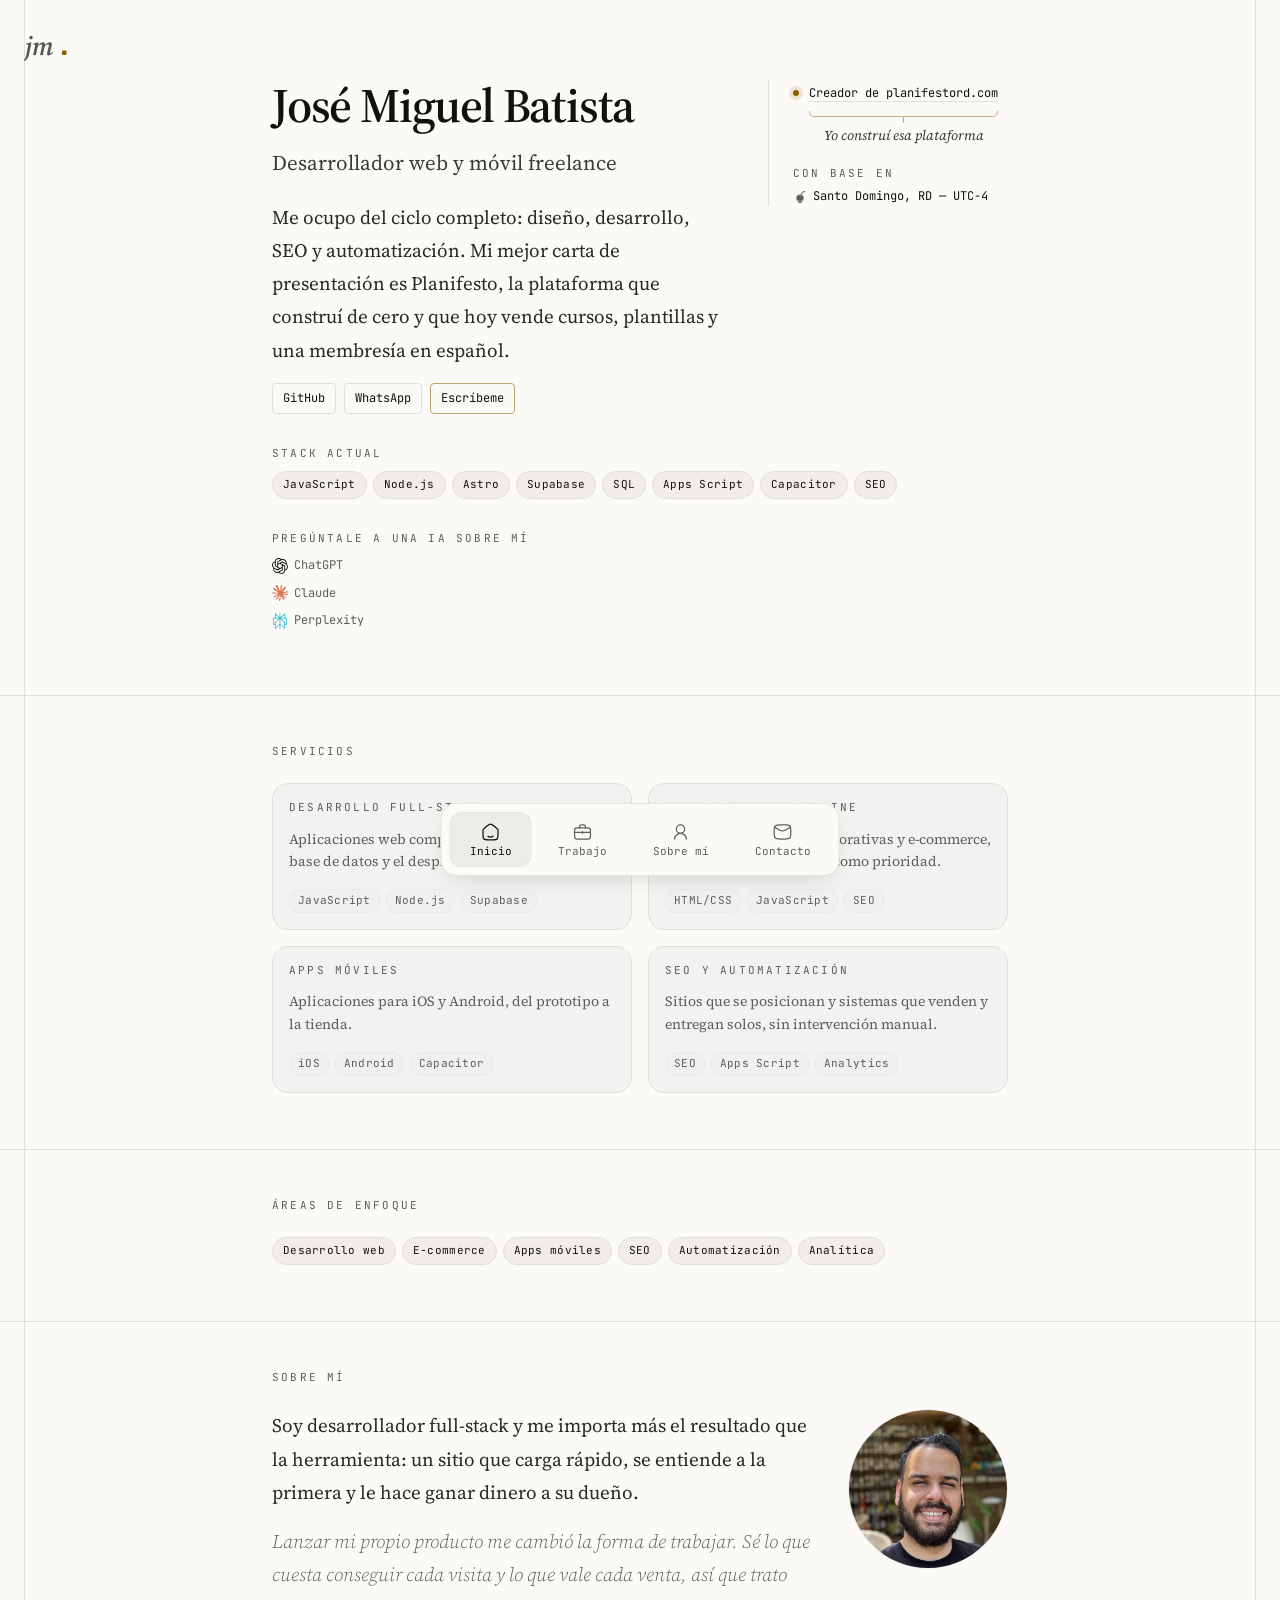
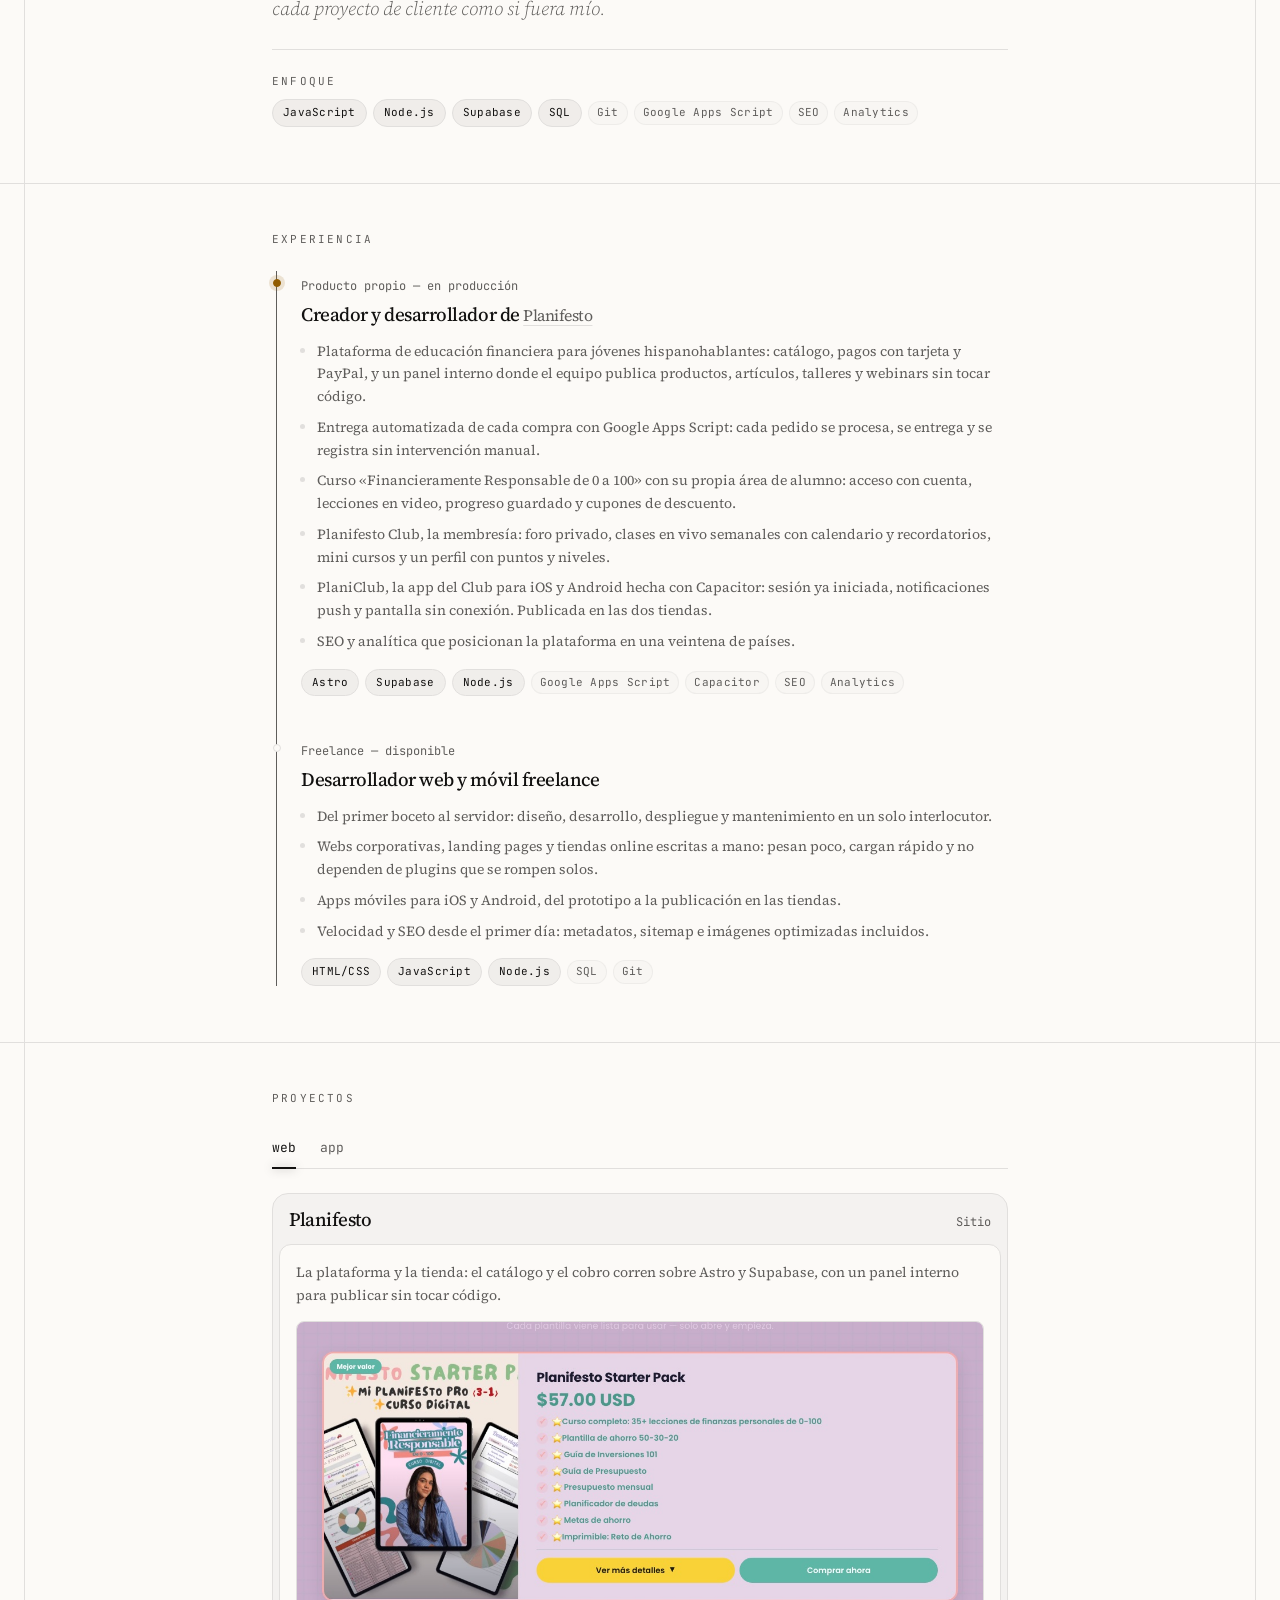
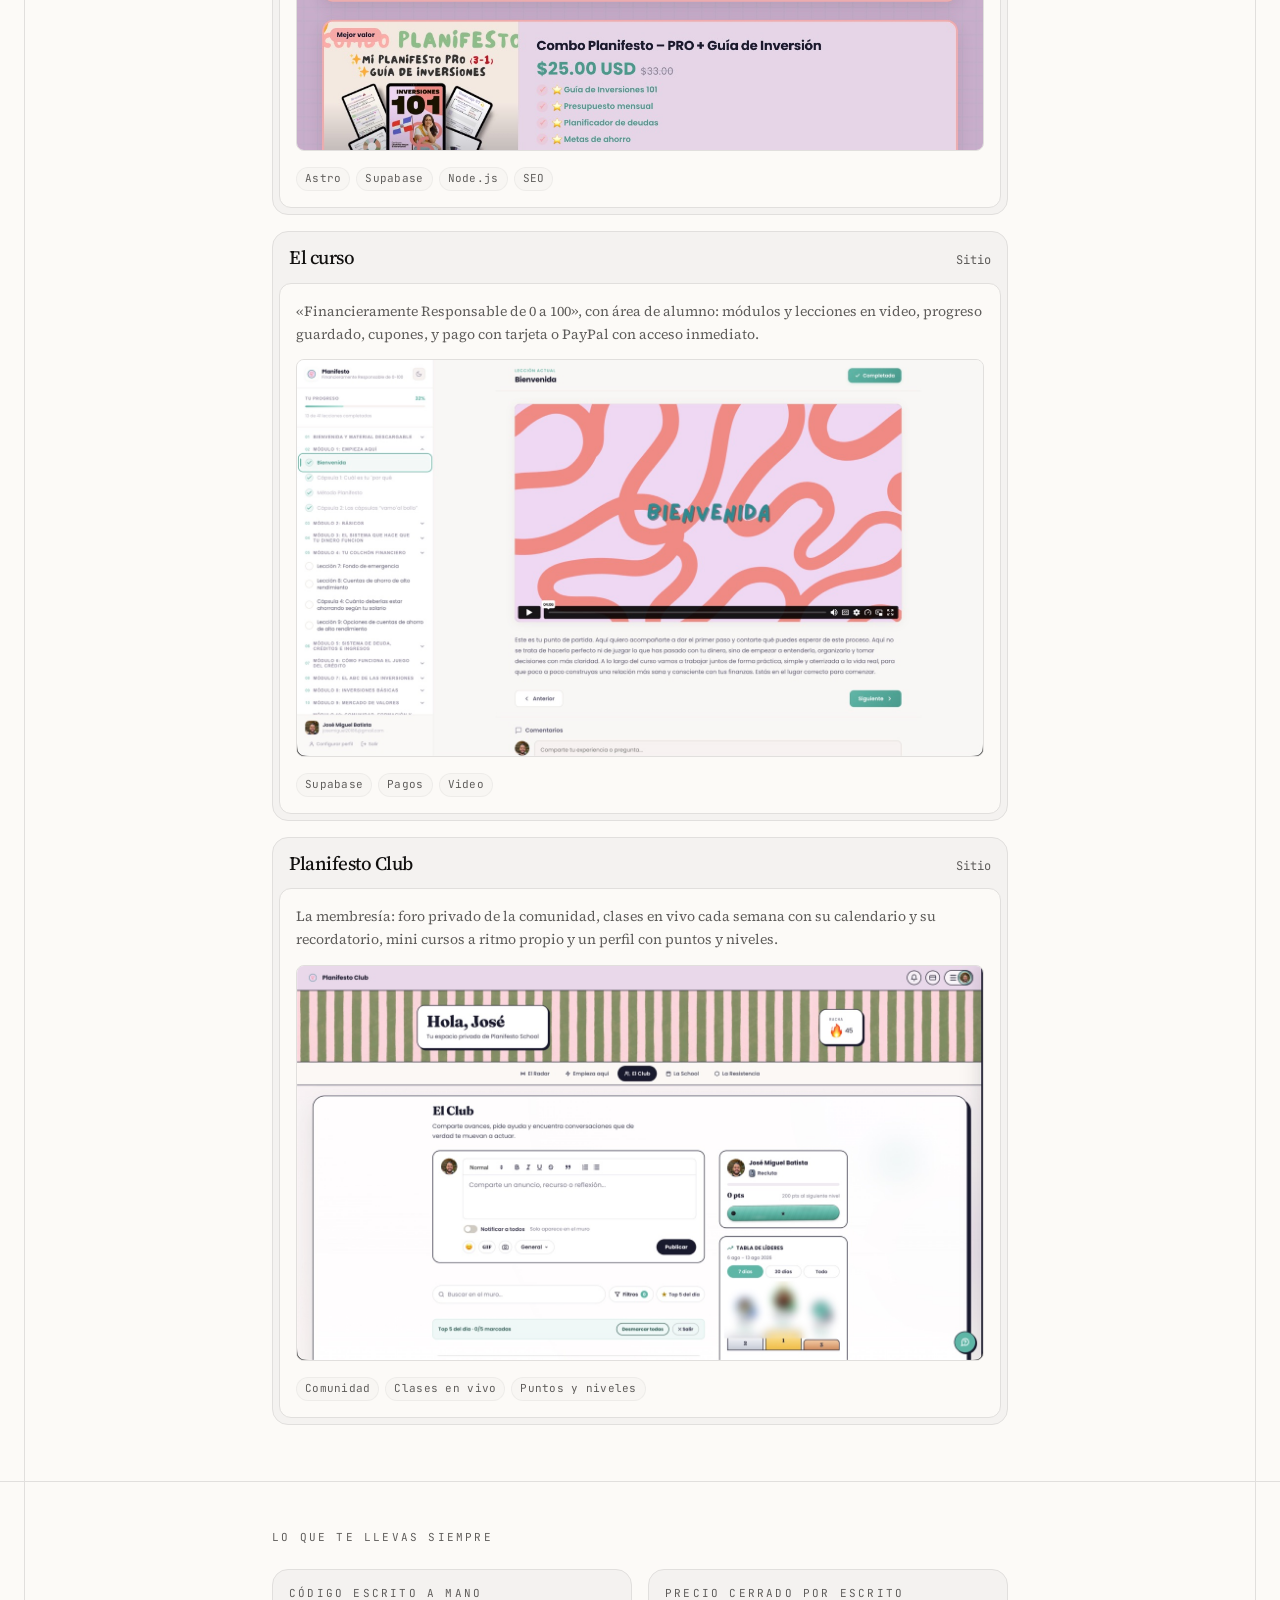
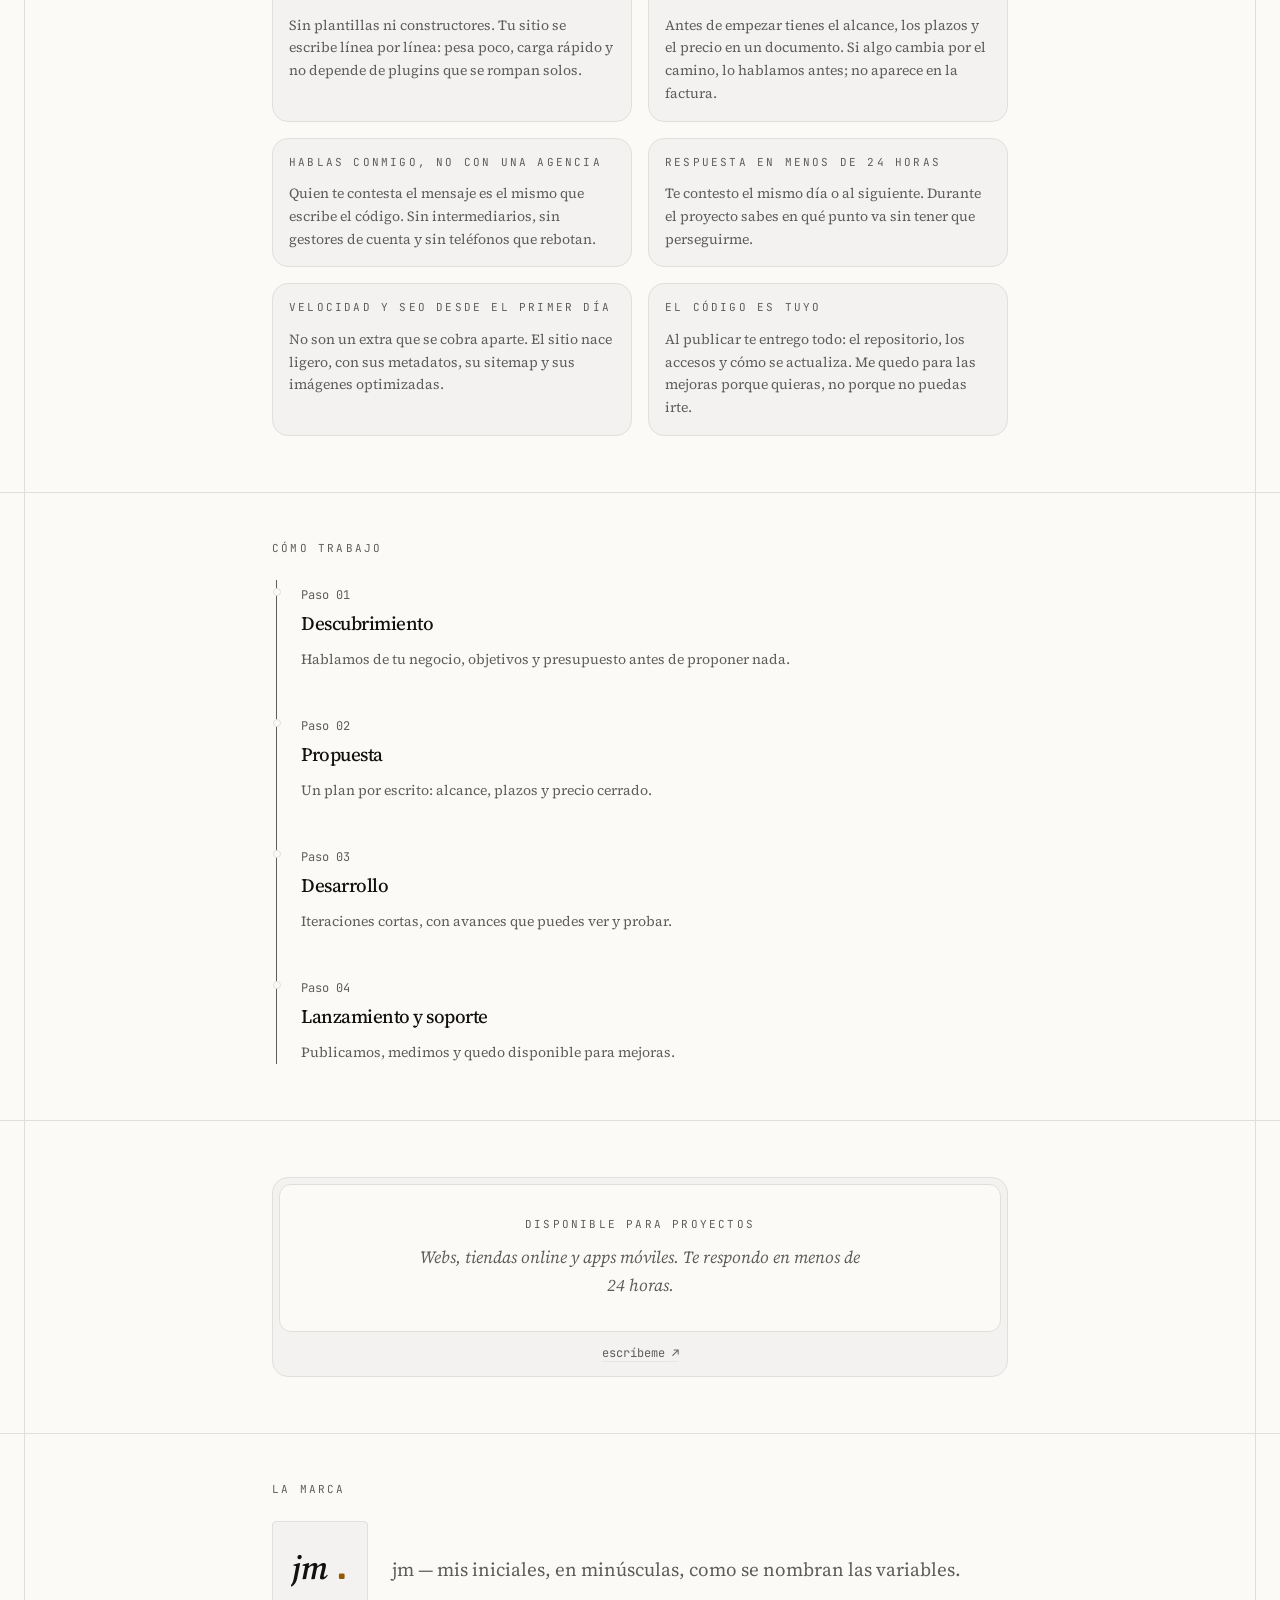
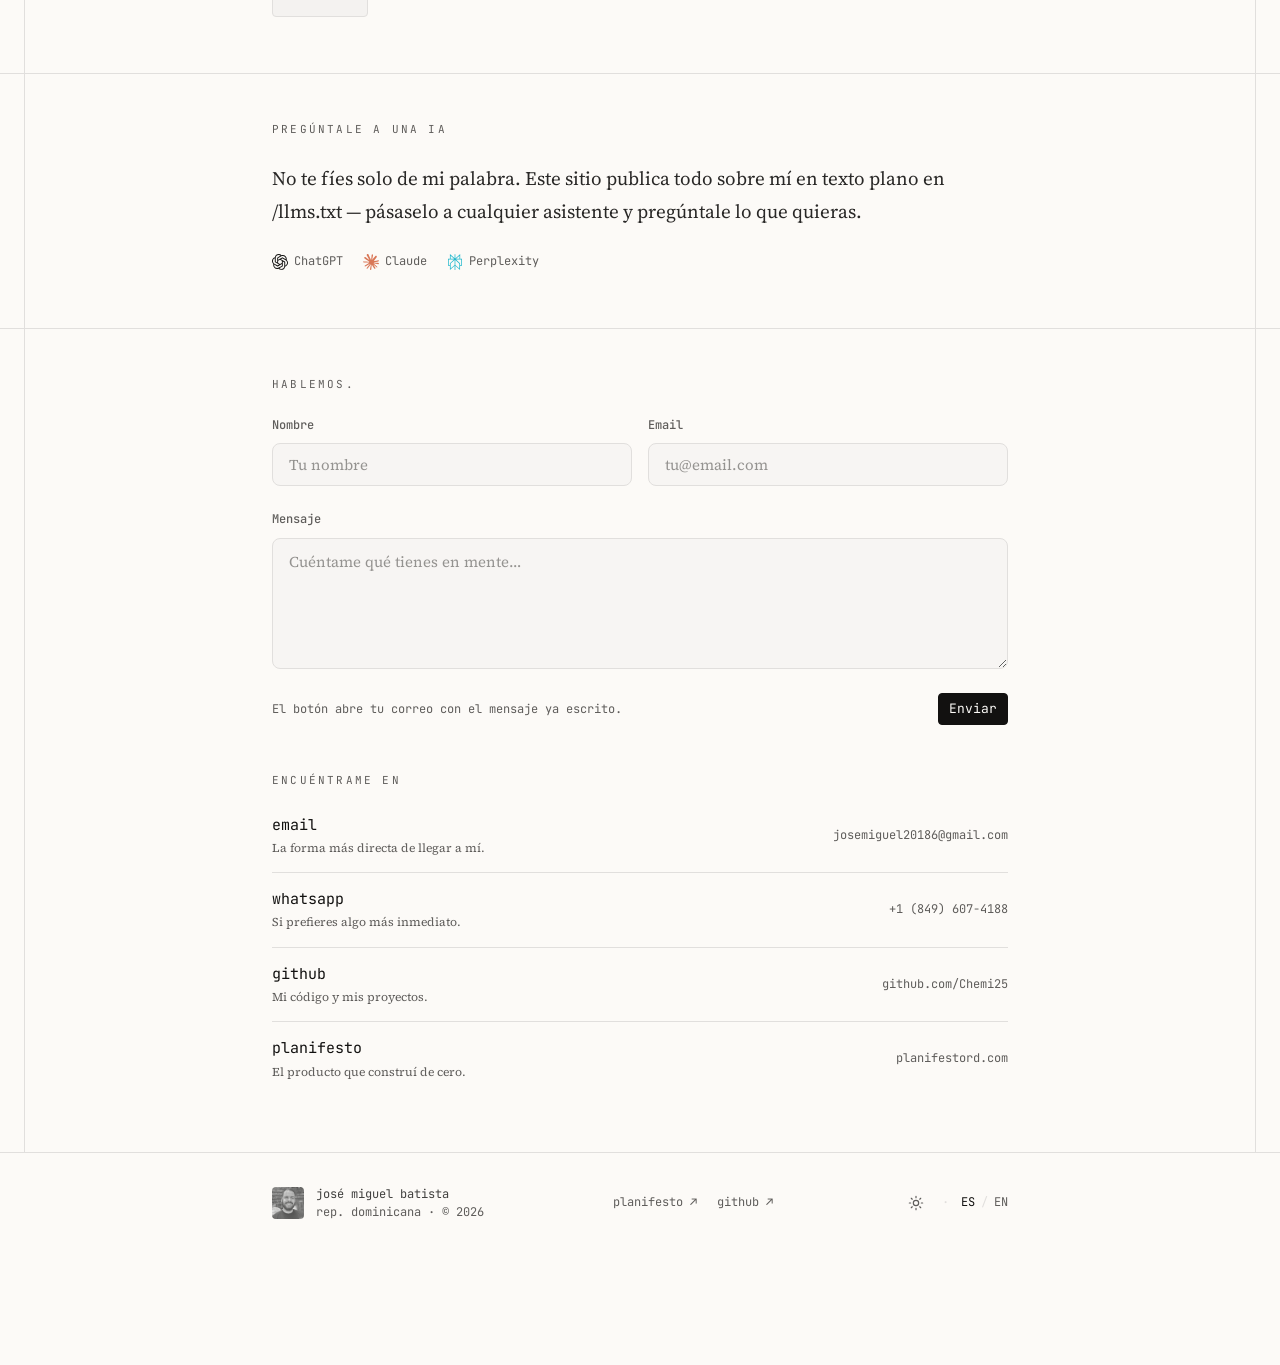
==== commit 9b463033: "Quita la sección de estadísticas y actividad de GitHub Elimina la sección del HTML, su JavaScript (g" ====
--- a/index.html
+++ b/index.html
@@ -33,15 +33,22 @@
   <link rel="preconnect" href="https://fonts.gstatic.com" crossorigin>
   <link href="https://fonts.googleapis.com/css2?family=Source+Serif+4:ital,opsz,wght@0,8..60,200..900;1,8..60,200..900&family=JetBrains+Mono:ital,wght@0,100..800;1,100..800&display=swap" rel="stylesheet">
 
-  <link rel="stylesheet" href="css/styles.css">
-
-  <!-- Aplica el tema guardado (o el del sistema) antes de pintar, para que no parpadee -->
+  <link rel="stylesheet" href="css/styles.css?v=3">
+
+  <!-- Aplica el tema guardado (o el del sistema) antes de pintar, para que no parpadee.
+       La clase "sda" activa las animaciones ligadas al scroll solo si el navegador las soporta;
+       sin ella, todo el contenido queda visible desde el principio. -->
   <script>
     (function () {
       try {
         var t = localStorage.getItem("theme");
         if (t === "dark" || (!t && window.matchMedia("(prefers-color-scheme: dark)").matches)) {
           document.documentElement.classList.add("dark");
+        }
+      } catch (e) {}
+      try {
+        if (window.CSS && CSS.supports && CSS.supports("animation-timeline: view()")) {
+          document.documentElement.classList.add("sda");
         }
       } catch (e) {}
       document.documentElement.classList.add("js");
@@ -64,8 +71,8 @@
   }
   </script>
 
-  <script src="js/i18n.js" defer></script>
-  <script src="js/main.js" defer></script>
+  <script src="js/i18n.js?v=3" defer></script>
+  <script src="js/main.js?v=3" defer></script>
 </head>
 <body id="top">
 
@@ -552,27 +559,6 @@
                   Perplexity
                 </a>
               </div>
-            </div>
-          </div>
-        </section>
-
-        <!-- ============ GITHUB ============ -->
-        <section id="github" class="section">
-          <div class="rule-bleed"></div>
-          <div class="frame-column section-inner">
-            <h2 class="type-label muted scroll-blur-label" data-i18n="gh.title">GitHub — estadísticas y actividad</h2>
-            <div class="section-body scroll-blur-in">
-              <p class="card-text gh-lead" data-i18n="gh.lead">Estadísticas y contribuciones en tiempo real, leídas directamente de mi perfil de GitHub.</p>
-              <div class="gh-tabs" id="gh-years" role="tablist" aria-label="Año"></div>
-              <div class="gh-graph-wrap">
-                <div class="gh-graph" id="gh-graph" aria-hidden="true"></div>
-              </div>
-              <p class="type-meta muted gh-total" id="gh-total"></p>
-              <div class="gh-langs" id="gh-langs" hidden>
-                <p class="type-label muted" data-i18n="gh.langs">Lenguajes más usados</p>
-                <div class="chip-row chip-row-tight" id="gh-langs-list"></div>
-              </div>
-              <p class="type-meta muted" id="gh-fallback" hidden><span data-i18n="gh.fallback">No se pudo cargar la actividad.</span> <a class="meta-link" href="https://github.com/Chemi25" target="_blank" rel="noopener">github.com/Chemi25 ↗</a></p>
             </div>
           </div>
         </section>
--- a/css/styles.css
+++ b/css/styles.css
@@ -748,61 +748,6 @@
 .mark-text { min-width: 0; color: var(--muted-foreground); }
 .mark-text, .prose-reading.mark-text p { color: var(--muted-foreground); }
 
-/* ---------- GitHub ---------- */
-.gh-lead { max-width: 36rem; }
-
-.gh-tabs {
-  display: inline-flex;
-  gap: .5rem;
-  margin-top: 1.25rem;
-}
-
-.gh-tab {
-  position: relative;
-  border-radius: .625rem;
-  padding: .375rem 1rem;
-  font-family: var(--font-mono);
-  font-size: .75rem;
-  color: var(--muted-foreground);
-  transition: color .2s, background-color .2s;
-}
-.gh-tab:hover { color: var(--foreground); background: color-mix(in oklab, var(--muted) 50%, transparent); }
-.gh-tab.is-active {
-  color: var(--foreground);
-  background: var(--card);
-  border: 1px solid color-mix(in oklab, var(--border) 60%, transparent);
-  box-shadow: 0 2px 8px rgba(0, 0, 0, .05);
-}
-
-.gh-graph-wrap {
-  margin-top: 1rem;
-  overflow-x: auto;
-  padding-bottom: .25rem;
-}
-
-.gh-graph {
-  display: grid;
-  grid-auto-flow: column;
-  grid-template-rows: repeat(7, 10px);
-  gap: 3px;
-  width: max-content;
-}
-
-.gh-cell {
-  width: 10px;
-  height: 10px;
-  border-radius: 2px;
-  background: var(--secondary);
-}
-.gh-cell.lv1 { background: color-mix(in oklab, var(--brand) 25%, var(--secondary)); }
-.gh-cell.lv2 { background: color-mix(in oklab, var(--brand) 50%, var(--secondary)); }
-.gh-cell.lv3 { background: color-mix(in oklab, var(--brand) 75%, var(--secondary)); }
-.gh-cell.lv4 { background: var(--brand); }
-
-.gh-total { margin-top: .75rem; }
-
-.gh-langs { margin-top: 1.5rem; }
-
 /* ---------- Contacto ---------- */
 .contact-form { display: flex; flex-direction: column; gap: 1.5rem; }
 
@@ -1050,37 +995,39 @@
   to { opacity: 1; filter: blur(0); letter-spacing: .2em; }
 }
 
-/* Animaciones ligadas al scroll: solo donde el navegador las soporta */
+/* Animaciones ligadas al scroll: solo si el navegador las soporta Y el JS
+   confirmó ese soporte añadiendo html.sda. Si algo falla, main.js quita la
+   clase y todo el contenido queda visible (red de seguridad). */
 @supports (animation-timeline: view()) {
-  .scroll-blur-in {
+  html.sda .scroll-blur-in {
     animation: blur-rise cubic-bezier(.16, 1, .3, 1) both;
     animation-timeline: view();
     animation-range: cover 0% cover 35%;
   }
-  .scroll-blur-out {
+  html.sda .scroll-blur-out {
     animation: blur-away linear both;
     animation-timeline: view();
     animation-range: exit 0% exit 85%;
   }
-  .scroll-blur-label {
+  html.sda .scroll-blur-label {
     animation: blur-focus-label cubic-bezier(.16, 1, .3, 1) both;
     animation-timeline: view();
     animation-range: cover 0% cover 30%;
   }
-  .scroll-stagger > * {
+  html.sda .scroll-stagger > * {
     animation: blur-rise cubic-bezier(.16, 1, .3, 1) both;
     animation-timeline: view();
     animation-range: cover 0% cover 32%;
   }
-  .scroll-stagger > :nth-child(2n) { animation-range: cover 8% cover 42%; }
-  .rule-bleed {
+  html.sda .scroll-stagger > :nth-child(2n) { animation-range: cover 8% cover 42%; }
+  html.sda .rule-bleed {
     transform-origin: 50%;
     animation: draw-rule linear both;
     animation-timeline: view();
     animation-range: cover 15% cover 40%;
   }
-  .section:first-of-type .rule-bleed { animation: none; }
-  .timeline-spine::before {
+  html.sda .section:first-of-type .rule-bleed { animation: none; }
+  html.sda .timeline-spine::before {
     content: "";
     position: absolute;
     inset-block: 0;
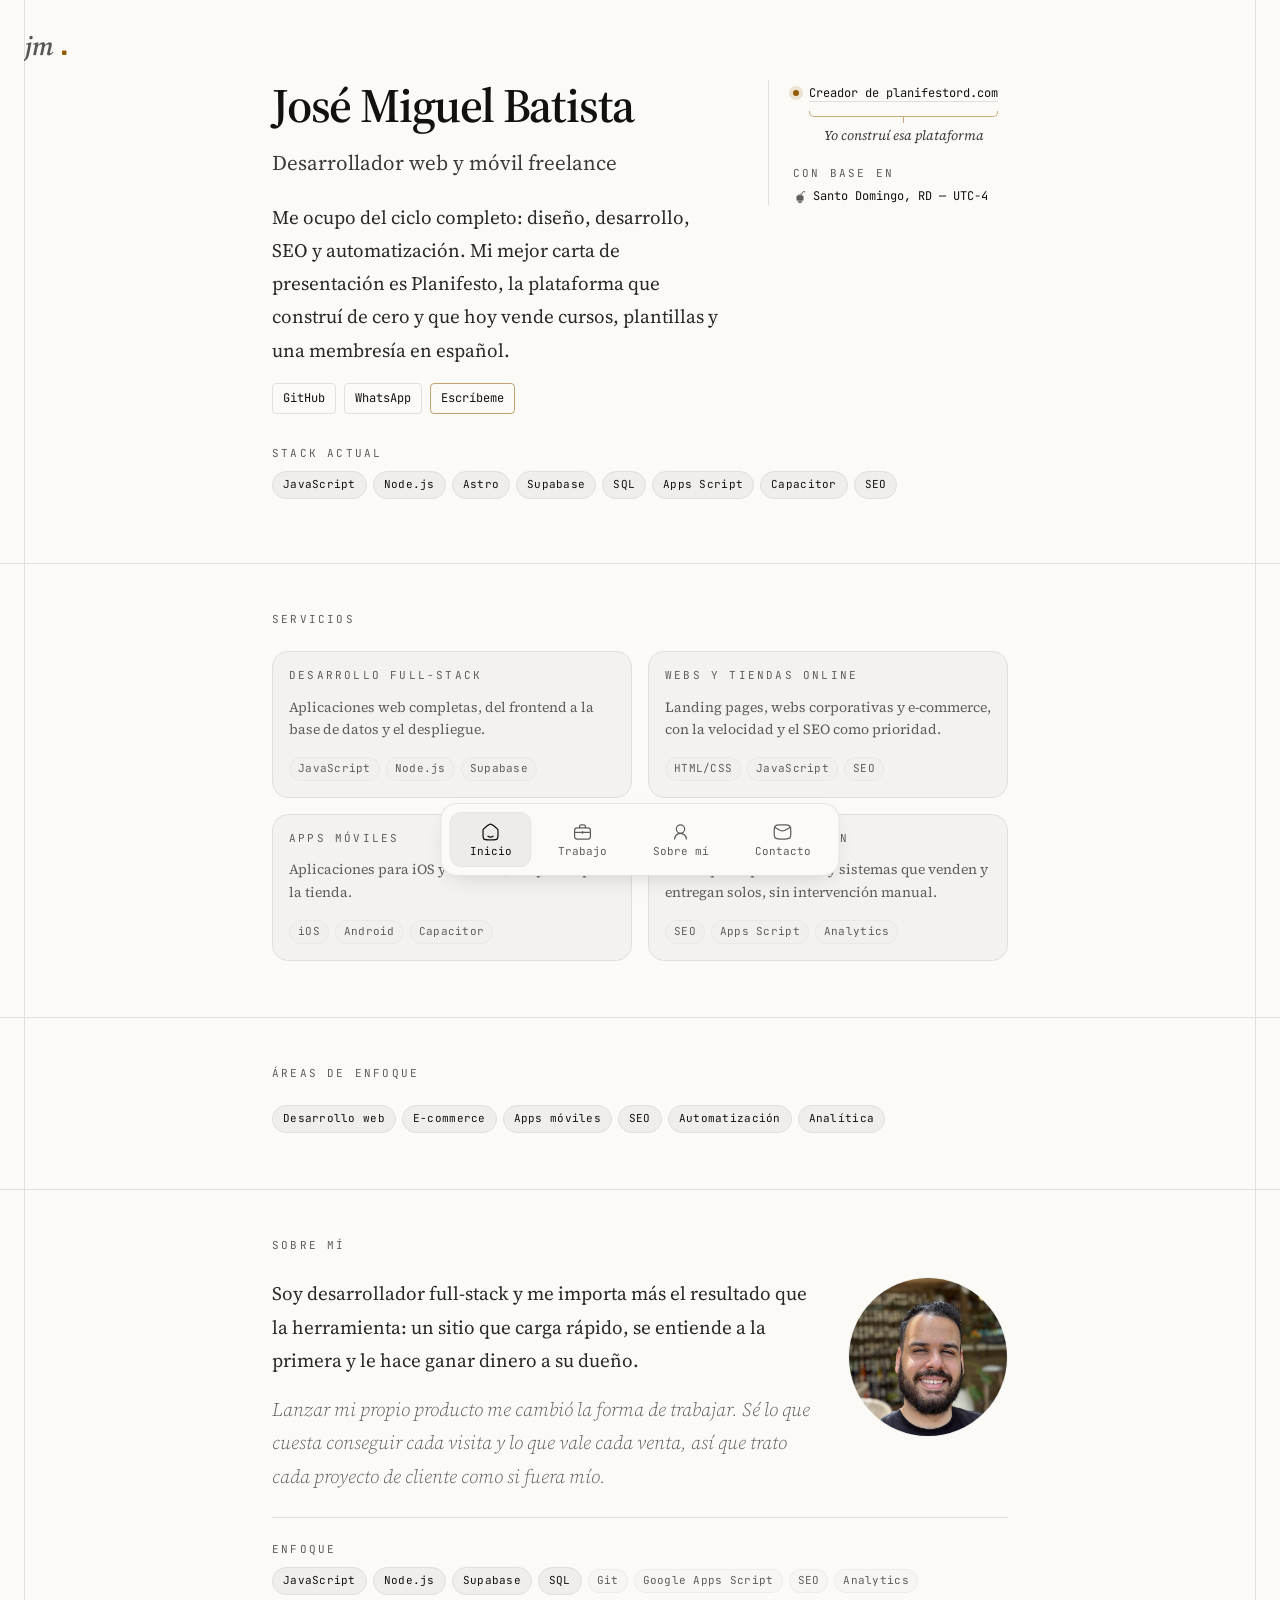
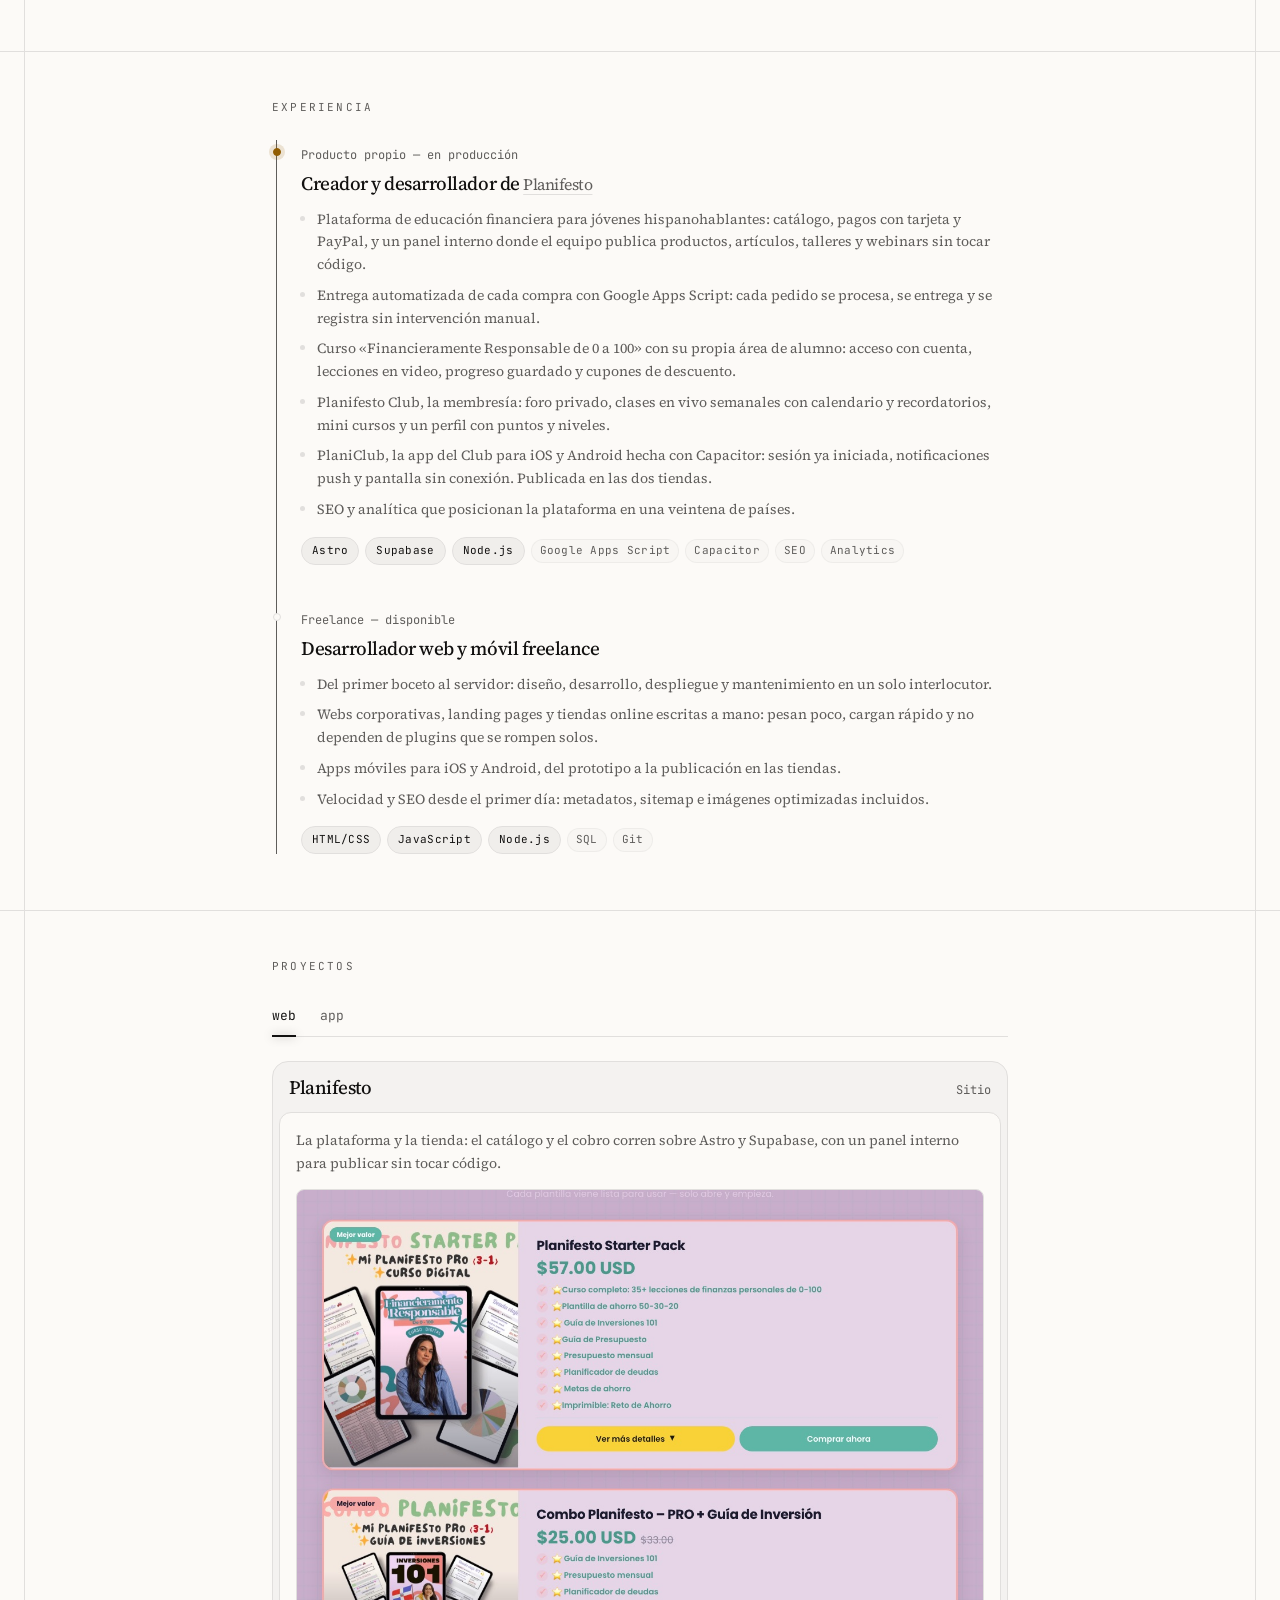
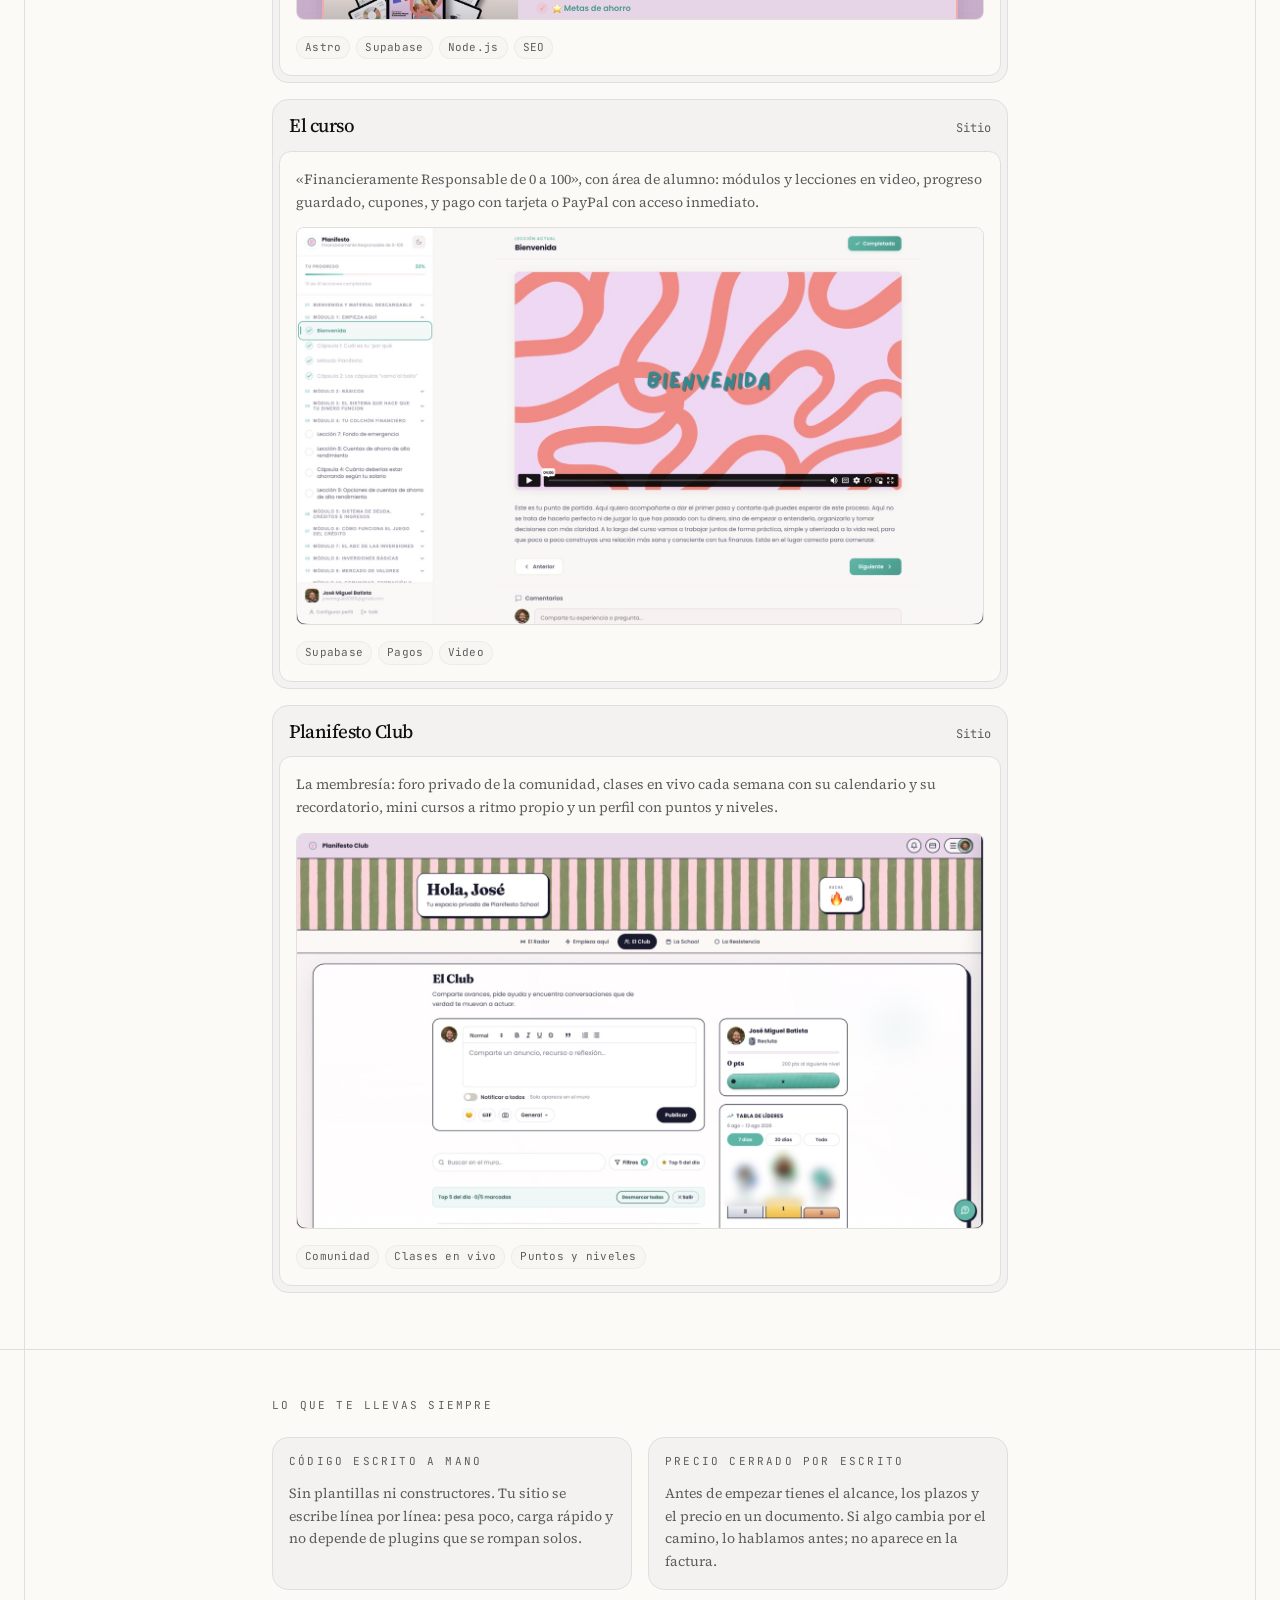
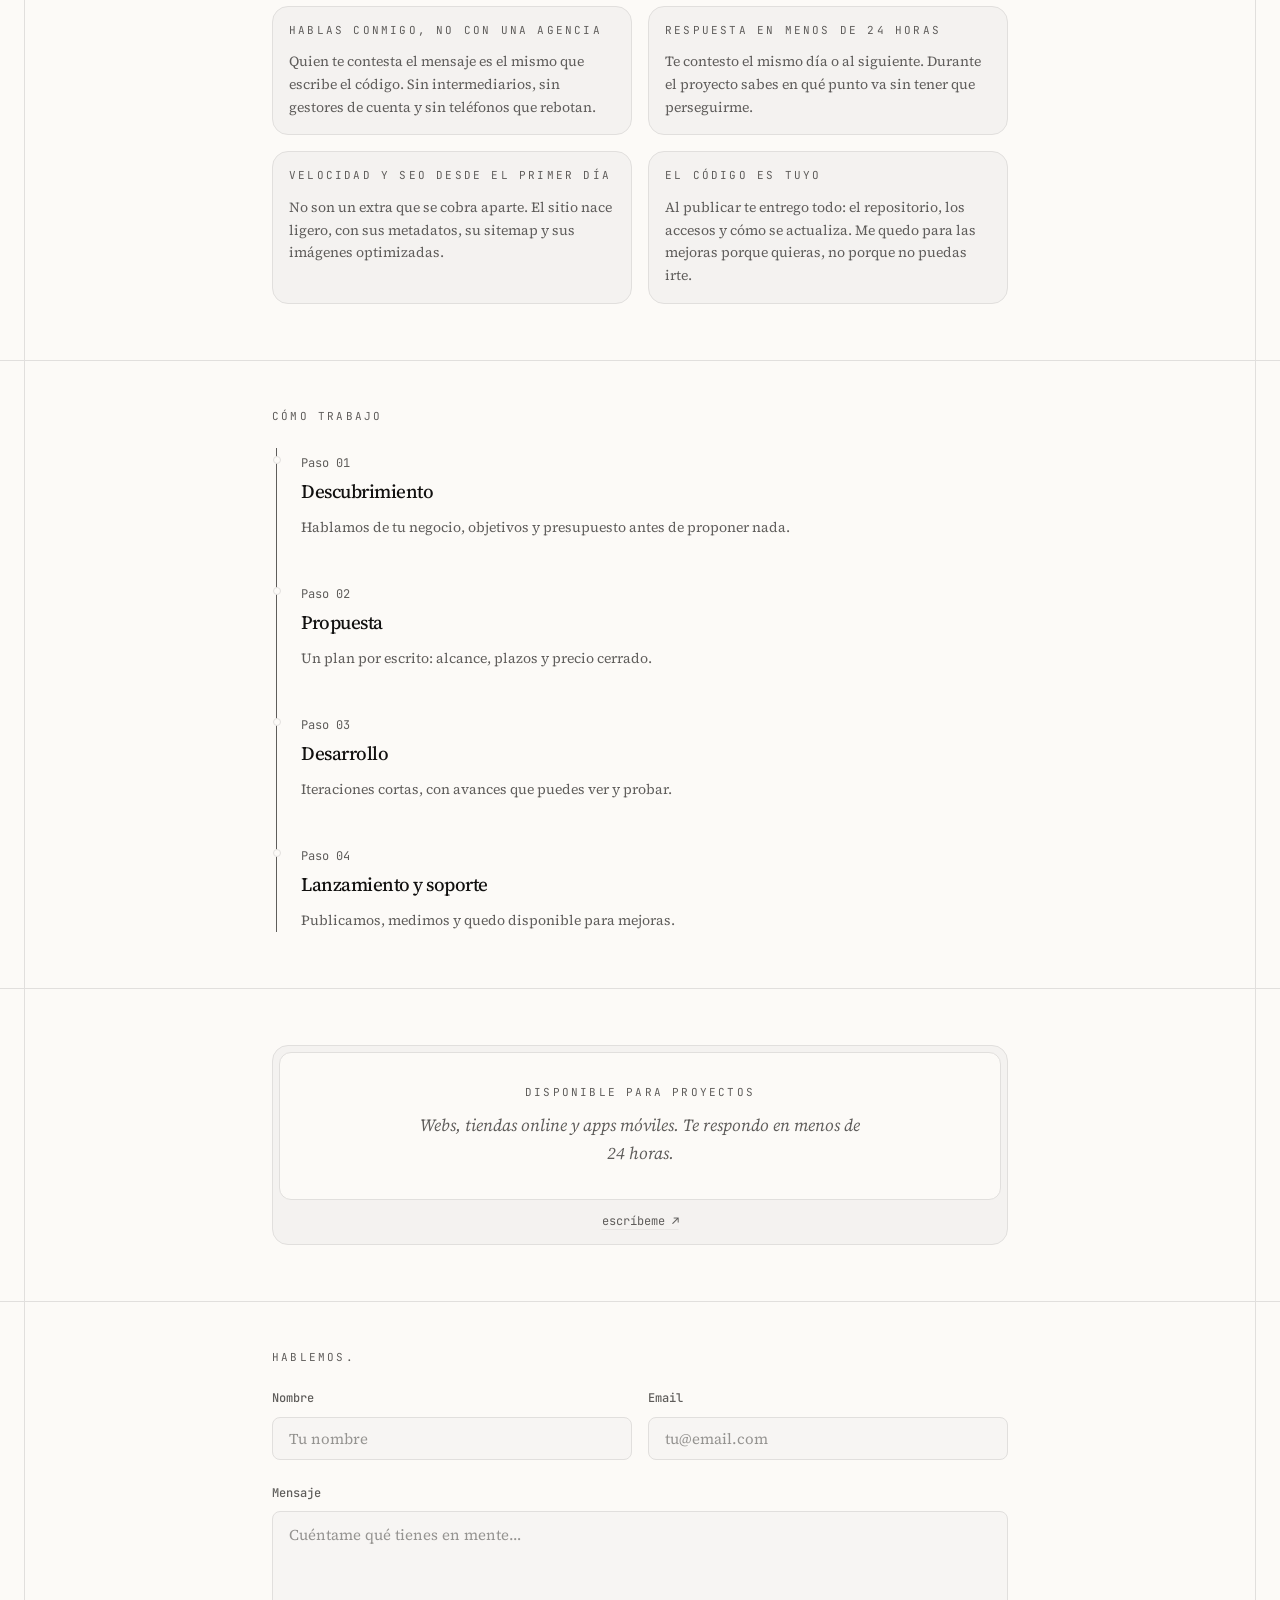
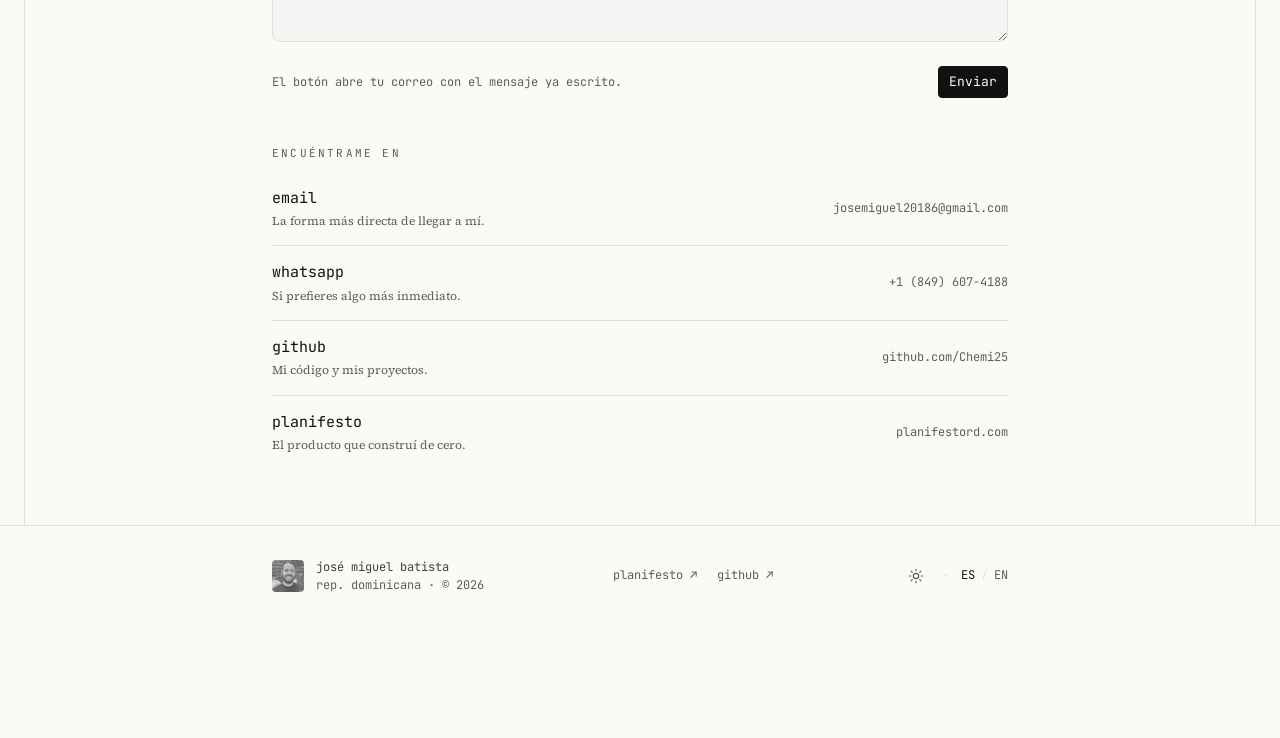
==== commit 766ec359: "Quita La marca, Pregúntale a una IA y los enlaces a asistentes Elimina la sección «La marca», la sec" ====
--- a/index.html
+++ b/index.html
@@ -33,7 +33,7 @@
   <link rel="preconnect" href="https://fonts.gstatic.com" crossorigin>
   <link href="https://fonts.googleapis.com/css2?family=Source+Serif+4:ital,opsz,wght@0,8..60,200..900;1,8..60,200..900&family=JetBrains+Mono:ital,wght@0,100..800;1,100..800&display=swap" rel="stylesheet">
 
-  <link rel="stylesheet" href="css/styles.css?v=3">
+  <link rel="stylesheet" href="css/styles.css?v=4">
 
   <!-- Aplica el tema guardado (o el del sistema) antes de pintar, para que no parpadee.
        La clase "sda" activa las animaciones ligadas al scroll solo si el navegador las soporta;
@@ -71,20 +71,19 @@
   }
   </script>
 
-  <script src="js/i18n.js?v=3" defer></script>
-  <script src="js/main.js?v=3" defer></script>
+  <script src="js/i18n.js?v=4" defer></script>
+  <script src="js/main.js?v=4" defer></script>
 </head>
 <body id="top">
 
   <a class="skip-link btn btn-primary" href="#contenido" data-i18n="skip">Saltar al contenido</a>
 
-  <!-- Marca fija en la esquina: jm + nota que se despliega al pasar el cursor -->
+  <!-- Marca fija en la esquina -->
   <a class="corner-mark" href="#top" aria-label="Inicio" data-i18n-attr="aria-label:mark.home">
     <svg class="logo-mark" viewBox="0 0 46 30" aria-hidden="true" focusable="false">
       <text class="logo-text" x="1" y="23">jm</text>
       <rect class="logo-dot" x="38" y="18.5" width="4.5" height="4.5" rx="1"></rect>
     </svg>
-    <span class="corner-note" data-i18n="mark.note">jm — mis iniciales, en minúsculas, como se nombran las variables.</span>
   </a>
 
   <div class="page-frame-outer">
@@ -141,24 +140,6 @@
               <span class="chip">Apps Script</span>
               <span class="chip">Capacitor</span>
               <span class="chip">SEO</span>
-            </div>
-          </div>
-
-          <div class="hero-block">
-            <p class="type-label muted" data-i18n="hero.askAi">Pregúntale a una IA sobre mí</p>
-            <div class="ai-links ai-links-column">
-              <a class="ai-link" href="https://chatgpt.com/?q=Lee%20https%3A%2F%2Fjosemiguelbatista.site%2Fllms.txt%20y%20cu%C3%A9ntame%20sobre%20Jos%C3%A9%20Miguel%20Batista" target="_blank" rel="noopener" data-i18n-attr="href:ai.chatgptHref">
-                <svg viewBox="0 0 24 24" fill="currentColor" fill-rule="evenodd" aria-hidden="true" focusable="false"><path d="M9.205 8.658v-2.26c0-.19.072-.333.238-.428l4.543-2.616c.619-.357 1.356-.523 2.117-.523 2.854 0 4.662 2.212 4.662 4.566 0 .167 0 .357-.024.547l-4.71-2.759a.797.797 0 00-.856 0l-5.97 3.473zm10.609 8.8V12.06c0-.333-.143-.57-.429-.737l-5.97-3.473 1.95-1.118a.433.433 0 01.476 0l4.543 2.617c1.309.76 2.189 2.378 2.189 3.948 0 1.808-1.07 3.473-2.76 4.163zM7.802 12.703l-1.95-1.142c-.167-.095-.239-.238-.239-.428V5.899c0-2.545 1.95-4.472 4.591-4.472 1 0 1.927.333 2.712.928L8.23 5.067c-.285.166-.428.404-.428.737v6.898zM12 15.128l-2.795-1.57v-3.33L12 8.658l2.795 1.57v3.33L12 15.128zm1.796 7.23c-1 0-1.927-.332-2.712-.927l4.686-2.712c.285-.166.428-.404.428-.737v-6.898l1.974 1.142c.167.095.238.238.238.428v5.233c0 2.545-1.974 4.472-4.614 4.472zm-5.637-5.303l-4.544-2.617c-1.308-.761-2.188-2.378-2.188-3.948A4.482 4.482 0 014.21 6.327v5.423c0 .333.143.571.428.738l5.947 3.449-1.95 1.118a.432.432 0 01-.476 0zm-.262 3.9c-2.688 0-4.662-2.021-4.662-4.519 0-.19.024-.38.047-.57l4.686 2.71c.286.167.571.167.856 0l5.97-3.448v2.26c0 .19-.07.333-.237.428l-4.543 2.616c-.619.357-1.356.523-2.117.523zm5.899 2.83a5.947 5.947 0 005.827-4.756C22.287 18.339 24 15.84 24 13.296c0-1.665-.713-3.282-1.998-4.448.119-.5.19-.999.19-1.498 0-3.401-2.759-5.947-5.946-5.947-.642 0-1.26.095-1.88.31A5.962 5.962 0 0010.205 0a5.947 5.947 0 00-5.827 4.757C1.713 5.447 0 7.945 0 10.49c0 1.666.713 3.283 1.998 4.448-.119.5-.19 1-.19 1.499 0 3.401 2.759 5.946 5.946 5.946.642 0 1.26-.095 1.88-.309a5.96 5.96 0 004.162 1.713z"></path></svg>
-                ChatGPT
-              </a>
-              <a class="ai-link" href="https://claude.ai/new?q=Lee%20https%3A%2F%2Fjosemiguelbatista.site%2Fllms.txt%20y%20cu%C3%A9ntame%20sobre%20Jos%C3%A9%20Miguel%20Batista" target="_blank" rel="noopener" data-i18n-attr="href:ai.claudeHref">
-                <svg viewBox="0 0 24 24" aria-hidden="true" focusable="false"><path d="M4.709 15.955l4.72-2.647.08-.23-.08-.128H9.2l-.79-.048-2.698-.073-2.339-.097-2.266-.122-.571-.121L0 11.784l.055-.352.48-.321.686.06 1.52.103 2.278.158 1.652.097 2.449.255h.389l.055-.157-.134-.098-.103-.097-2.358-1.596-2.552-1.688-1.336-.972-.724-.491-.364-.462-.158-1.008.656-.722.881.06.225.061.893.686 1.908 1.476 2.491 1.833.365.304.145-.103.019-.073-.164-.274-1.355-2.446-1.446-2.49-.644-1.032-.17-.619a2.97 2.97 0 01-.104-.729L6.283.134 6.696 0l.996.134.42.364.62 1.414 1.002 2.229 1.555 3.03.456.898.243.832.091.255h.158V9.01l.128-1.706.237-2.095.23-2.695.08-.76.376-.91.747-.492.584.28.48.685-.067.444-.286 1.851-.559 2.903-.364 1.942h.212l.243-.242.985-1.306 1.652-2.064.73-.82.85-.904.547-.431h1.033l.76 1.129-.34 1.166-1.064 1.347-.881 1.142-1.264 1.7-.79 1.36.073.11.188-.02 2.856-.606 1.543-.28 1.841-.315.833.388.091.395-.328.807-1.969.486-2.309.462-3.439.813-.042.03.049.061 1.549.146.662.036h1.622l3.02.225.79.522.474.638-.079.485-1.215.62-1.64-.389-3.829-.91-1.312-.329h-.182v.11l1.093 1.068 2.006 1.81 2.509 2.33.127.578-.322.455-.34-.049-2.205-1.657-.851-.747-1.926-1.62h-.128v.17l.444.649 2.345 3.521.122 1.08-.17.353-.608.213-.668-.122-1.374-1.925-1.415-2.167-1.143-1.943-.14.08-.674 7.254-.316.37-.729.28-.607-.461-.322-.747.322-1.476.389-1.924.315-1.53.286-1.9.17-.632-.012-.042-.14.018-1.434 1.967-2.18 2.945-1.726 1.845-.414.164-.717-.37.067-.662.401-.589 2.388-3.036 1.44-1.882.93-1.086-.006-.158h-.055L4.132 18.56l-1.13.146-.487-.456.061-.746.231-.243 1.908-1.312-.006.006z" fill="#D97757" fill-rule="nonzero"></path></svg>
-                Claude
-              </a>
-              <a class="ai-link" href="https://www.perplexity.ai/search?q=Lee%20https%3A%2F%2Fjosemiguelbatista.site%2Fllms.txt%20y%20cu%C3%A9ntame%20sobre%20Jos%C3%A9%20Miguel%20Batista" target="_blank" rel="noopener" data-i18n-attr="href:ai.perplexityHref">
-                <svg viewBox="0 0 24 24" aria-hidden="true" focusable="false"><path d="M19.785 0v7.272H22.5V17.62h-2.935V24l-7.037-6.194v6.145h-1.091v-6.152L4.392 24v-6.465H1.5V7.188h2.884V0l7.053 6.494V.19h1.09v6.49L19.786 0zm-7.257 9.044v7.319l5.946 5.234V14.44l-5.946-5.397zm-1.099-.08l-5.946 5.398v7.235l5.946-5.234V8.965zm8.136 7.58h1.844V8.349H13.46l6.105 5.54v2.655zm-8.982-8.28H2.59v8.195h1.8v-2.576l6.192-5.62zM5.475 2.476v4.71h5.115l-5.115-4.71zm13.219 0l-5.115 4.71h5.115v-4.71z" fill="#22B8CD" fill-rule="nonzero"></path></svg>
-                Perplexity
-              </a>
             </div>
           </div>
         </header>
@@ -512,52 +493,6 @@
               </div>
               <div class="card-head notice-foot">
                 <a class="meta-link" href="mailto:josemiguel20186@gmail.com?subject=Tengo%20un%20proyecto%20en%20mente" data-i18n-attr="href:avail.mailto"><span data-i18n="avail.cta">escríbeme</span> ↗</a>
-              </div>
-            </div>
-          </div>
-        </section>
-
-        <!-- ============ LA MARCA ============ -->
-        <section id="marca" class="section">
-          <div class="rule-bleed"></div>
-          <div class="frame-column section-inner">
-            <h2 class="type-label muted scroll-blur-label" data-i18n="mark.title">La marca</h2>
-            <div class="section-body scroll-blur-in">
-              <div class="mark-row">
-                <div class="mark-tile" aria-hidden="true">
-                  <svg class="logo-mark logo-mark-lg" viewBox="0 0 46 30" focusable="false">
-                    <text class="logo-text" x="1" y="23">jm</text>
-                    <rect class="logo-dot" x="38" y="18.5" width="4.5" height="4.5" rx="1"></rect>
-                  </svg>
-                </div>
-                <p class="prose-reading mark-text" data-i18n="mark.note">jm — mis iniciales, en minúsculas, como se nombran las variables.</p>
-              </div>
-            </div>
-          </div>
-        </section>
-
-        <!-- ============ PREGÚNTALE A UNA IA ============ -->
-        <section id="ia" class="section">
-          <div class="rule-bleed"></div>
-          <div class="frame-column section-inner">
-            <h2 class="type-label muted scroll-blur-label" data-i18n="ai.title">Pregúntale a una IA</h2>
-            <div class="section-body scroll-blur-in">
-              <div class="prose-reading">
-                <p data-i18n="ai.text">No te fíes solo de mi palabra. Este sitio publica todo sobre mí en texto plano en /llms.txt — pásaselo a cualquier asistente y pregúntale lo que quieras.</p>
-              </div>
-              <div class="ai-links">
-                <a class="ai-link" href="https://chatgpt.com/?q=Lee%20https%3A%2F%2Fjosemiguelbatista.site%2Fllms.txt%20y%20cu%C3%A9ntame%20sobre%20Jos%C3%A9%20Miguel%20Batista" target="_blank" rel="noopener" data-i18n-attr="href:ai.chatgptHref">
-                  <svg viewBox="0 0 24 24" fill="currentColor" fill-rule="evenodd" aria-hidden="true" focusable="false"><path d="M9.205 8.658v-2.26c0-.19.072-.333.238-.428l4.543-2.616c.619-.357 1.356-.523 2.117-.523 2.854 0 4.662 2.212 4.662 4.566 0 .167 0 .357-.024.547l-4.71-2.759a.797.797 0 00-.856 0l-5.97 3.473zm10.609 8.8V12.06c0-.333-.143-.57-.429-.737l-5.97-3.473 1.95-1.118a.433.433 0 01.476 0l4.543 2.617c1.309.76 2.189 2.378 2.189 3.948 0 1.808-1.07 3.473-2.76 4.163zM7.802 12.703l-1.95-1.142c-.167-.095-.239-.238-.239-.428V5.899c0-2.545 1.95-4.472 4.591-4.472 1 0 1.927.333 2.712.928L8.23 5.067c-.285.166-.428.404-.428.737v6.898zM12 15.128l-2.795-1.57v-3.33L12 8.658l2.795 1.57v3.33L12 15.128zm1.796 7.23c-1 0-1.927-.332-2.712-.927l4.686-2.712c.285-.166.428-.404.428-.737v-6.898l1.974 1.142c.167.095.238.238.238.428v5.233c0 2.545-1.974 4.472-4.614 4.472zm-5.637-5.303l-4.544-2.617c-1.308-.761-2.188-2.378-2.188-3.948A4.482 4.482 0 014.21 6.327v5.423c0 .333.143.571.428.738l5.947 3.449-1.95 1.118a.432.432 0 01-.476 0zm-.262 3.9c-2.688 0-4.662-2.021-4.662-4.519 0-.19.024-.38.047-.57l4.686 2.71c.286.167.571.167.856 0l5.97-3.448v2.26c0 .19-.07.333-.237.428l-4.543 2.616c-.619.357-1.356.523-2.117.523zm5.899 2.83a5.947 5.947 0 005.827-4.756C22.287 18.339 24 15.84 24 13.296c0-1.665-.713-3.282-1.998-4.448.119-.5.19-.999.19-1.498 0-3.401-2.759-5.947-5.946-5.947-.642 0-1.26.095-1.88.31A5.962 5.962 0 0010.205 0a5.947 5.947 0 00-5.827 4.757C1.713 5.447 0 7.945 0 10.49c0 1.666.713 3.283 1.998 4.448-.119.5-.19 1-.19 1.499 0 3.401 2.759 5.946 5.946 5.946.642 0 1.26-.095 1.88-.309a5.96 5.96 0 004.162 1.713z"></path></svg>
-                  ChatGPT
-                </a>
-                <a class="ai-link" href="https://claude.ai/new?q=Lee%20https%3A%2F%2Fjosemiguelbatista.site%2Fllms.txt%20y%20cu%C3%A9ntame%20sobre%20Jos%C3%A9%20Miguel%20Batista" target="_blank" rel="noopener" data-i18n-attr="href:ai.claudeHref">
-                  <svg viewBox="0 0 24 24" aria-hidden="true" focusable="false"><path d="M4.709 15.955l4.72-2.647.08-.23-.08-.128H9.2l-.79-.048-2.698-.073-2.339-.097-2.266-.122-.571-.121L0 11.784l.055-.352.48-.321.686.06 1.52.103 2.278.158 1.652.097 2.449.255h.389l.055-.157-.134-.098-.103-.097-2.358-1.596-2.552-1.688-1.336-.972-.724-.491-.364-.462-.158-1.008.656-.722.881.06.225.061.893.686 1.908 1.476 2.491 1.833.365.304.145-.103.019-.073-.164-.274-1.355-2.446-1.446-2.49-.644-1.032-.17-.619a2.97 2.97 0 01-.104-.729L6.283.134 6.696 0l.996.134.42.364.62 1.414 1.002 2.229 1.555 3.03.456.898.243.832.091.255h.158V9.01l.128-1.706.237-2.095.23-2.695.08-.76.376-.91.747-.492.584.28.48.685-.067.444-.286 1.851-.559 2.903-.364 1.942h.212l.243-.242.985-1.306 1.652-2.064.73-.82.85-.904.547-.431h1.033l.76 1.129-.34 1.166-1.064 1.347-.881 1.142-1.264 1.7-.79 1.36.073.11.188-.02 2.856-.606 1.543-.28 1.841-.315.833.388.091.395-.328.807-1.969.486-2.309.462-3.439.813-.042.03.049.061 1.549.146.662.036h1.622l3.02.225.79.522.474.638-.079.485-1.215.62-1.64-.389-3.829-.91-1.312-.329h-.182v.11l1.093 1.068 2.006 1.81 2.509 2.33.127.578-.322.455-.34-.049-2.205-1.657-.851-.747-1.926-1.62h-.128v.17l.444.649 2.345 3.521.122 1.08-.17.353-.608.213-.668-.122-1.374-1.925-1.415-2.167-1.143-1.943-.14.08-.674 7.254-.316.37-.729.28-.607-.461-.322-.747.322-1.476.389-1.924.315-1.53.286-1.9.17-.632-.012-.042-.14.018-1.434 1.967-2.18 2.945-1.726 1.845-.414.164-.717-.37.067-.662.401-.589 2.388-3.036 1.44-1.882.93-1.086-.006-.158h-.055L4.132 18.56l-1.13.146-.487-.456.061-.746.231-.243 1.908-1.312-.006.006z" fill="#D97757" fill-rule="nonzero"></path></svg>
-                  Claude
-                </a>
-                <a class="ai-link" href="https://www.perplexity.ai/search?q=Lee%20https%3A%2F%2Fjosemiguelbatista.site%2Fllms.txt%20y%20cu%C3%A9ntame%20sobre%20Jos%C3%A9%20Miguel%20Batista" target="_blank" rel="noopener" data-i18n-attr="href:ai.perplexityHref">
-                  <svg viewBox="0 0 24 24" aria-hidden="true" focusable="false"><path d="M19.785 0v7.272H22.5V17.62h-2.935V24l-7.037-6.194v6.145h-1.091v-6.152L4.392 24v-6.465H1.5V7.188h2.884V0l7.053 6.494V.19h1.09v6.49L19.786 0zm-7.257 9.044v7.319l5.946 5.234V14.44l-5.946-5.397zm-1.099-.08l-5.946 5.398v7.235l5.946-5.234V8.965zm8.136 7.58h1.844V8.349H13.46l6.105 5.54v2.655zm-8.982-8.28H2.59v8.195h1.8v-2.576l6.192-5.62zM5.475 2.476v4.71h5.115l-5.115-4.71zm13.219 0l-5.115 4.71h5.115v-4.71z" fill="#22B8CD" fill-rule="nonzero"></path></svg>
-                  Perplexity
-                </a>
               </div>
             </div>
           </div>
--- a/css/styles.css
+++ b/css/styles.css
@@ -294,20 +294,7 @@
   fill: var(--brand);
   transition: translate .32s cubic-bezier(.16, 1, .3, 1);
 }
-.corner-mark:hover .logo-dot, .mark-tile:hover .logo-dot { translate: 0 -2px; }
-
-.corner-note {
-  display: inline-block;
-  max-width: 0;
-  overflow: hidden;
-  font-family: var(--font-mono);
-  font-size: 11px;
-  white-space: nowrap;
-  color: var(--muted-foreground);
-  opacity: 0;
-  transition: all .5s cubic-bezier(0, 0, .2, 1);
-}
-.corner-mark:hover .corner-note { max-width: 30rem; opacity: 1; }
+.corner-mark:hover .logo-dot { translate: 0 -2px; }
 
 /* ---------- Hero ---------- */
 .hero { padding-block: 4rem 3.5rem; }
@@ -440,36 +427,6 @@
 }
 
 .hero-block { margin-top: 2rem; }
-
-/* ---------- Enlaces a IAs ---------- */
-.ai-links {
-  display: flex;
-  flex-wrap: wrap;
-  align-items: center;
-  column-gap: 1.25rem;
-  row-gap: .5rem;
-  margin-top: 1.5rem;
-}
-.ai-links-column {
-  flex-direction: column;
-  align-items: flex-start;
-  margin-top: .625rem;
-}
-
-.ai-link {
-  display: inline-flex;
-  align-items: center;
-  gap: .375rem;
-  font-family: var(--font-mono);
-  font-size: .75rem;
-  color: var(--muted-foreground);
-  text-decoration: none;
-  text-underline-offset: 4px;
-  transition: color .3s;
-}
-.ai-link:hover { color: var(--foreground); text-decoration: underline; }
-.ai-link svg { width: 16px; height: 16px; flex-shrink: 0; }
-.ai-link svg[fill="currentColor"] { color: var(--foreground); }
 
 /* ---------- Secciones ---------- */
 .section { scroll-margin-top: 3rem; }
@@ -717,36 +674,6 @@
 }
 
 .notice-foot { justify-content: center; }
-
-/* ---------- La marca ---------- */
-.mark-row {
-  display: flex;
-  align-items: center;
-  gap: 1.25rem;
-}
-@media (min-width: 640px) {
-  .mark-row { gap: 1.5rem; }
-}
-
-.mark-tile {
-  display: flex;
-  width: 5rem;
-  height: 5rem;
-  flex-shrink: 0;
-  align-items: center;
-  justify-content: center;
-  border: 1px solid var(--border);
-  border-radius: .25rem;
-  background: var(--card);
-}
-@media (min-width: 640px) {
-  .mark-tile { width: 6rem; height: 6rem; }
-}
-
-.logo-mark-lg { width: 58px; height: 38px; color: var(--foreground); }
-
-.mark-text { min-width: 0; color: var(--muted-foreground); }
-.mark-text, .prose-reading.mark-text p { color: var(--muted-foreground); }
 
 /* ---------- Contacto ---------- */
 .contact-form { display: flex; flex-direction: column; gap: 1.5rem; }
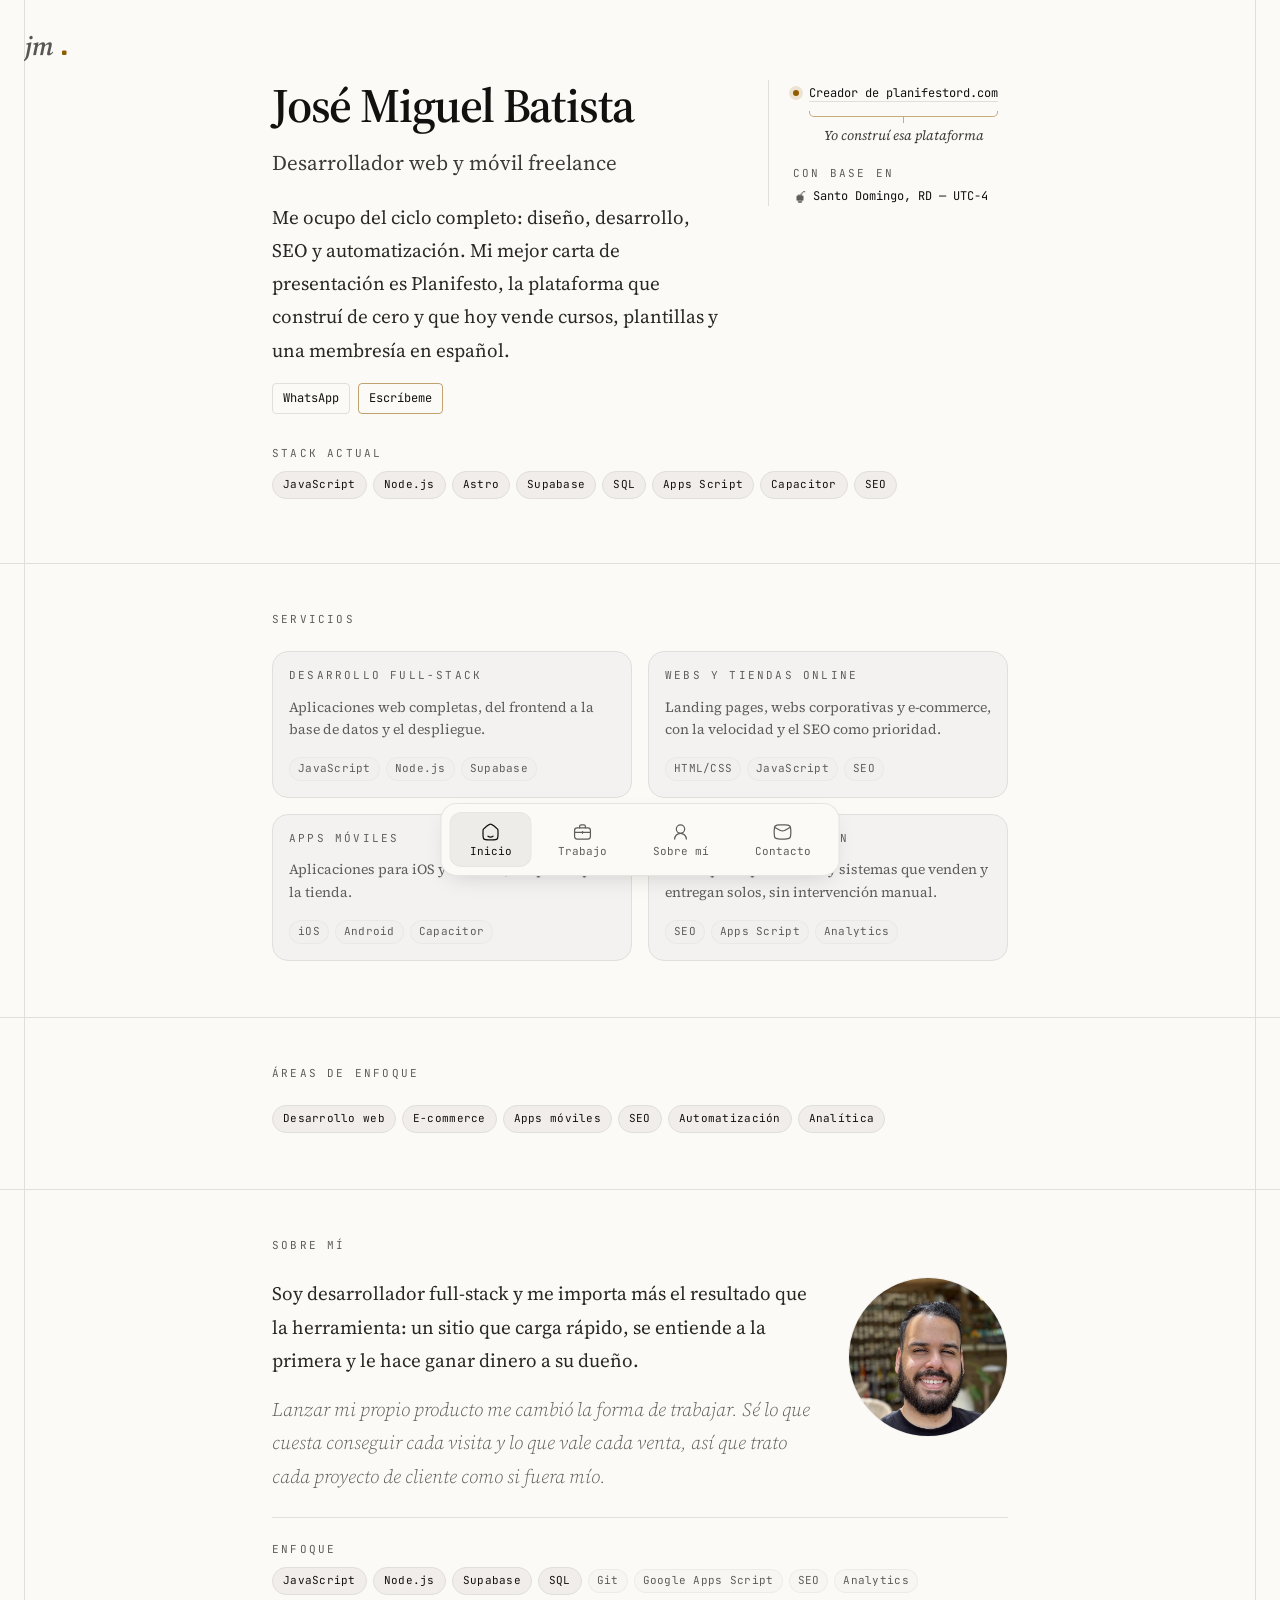
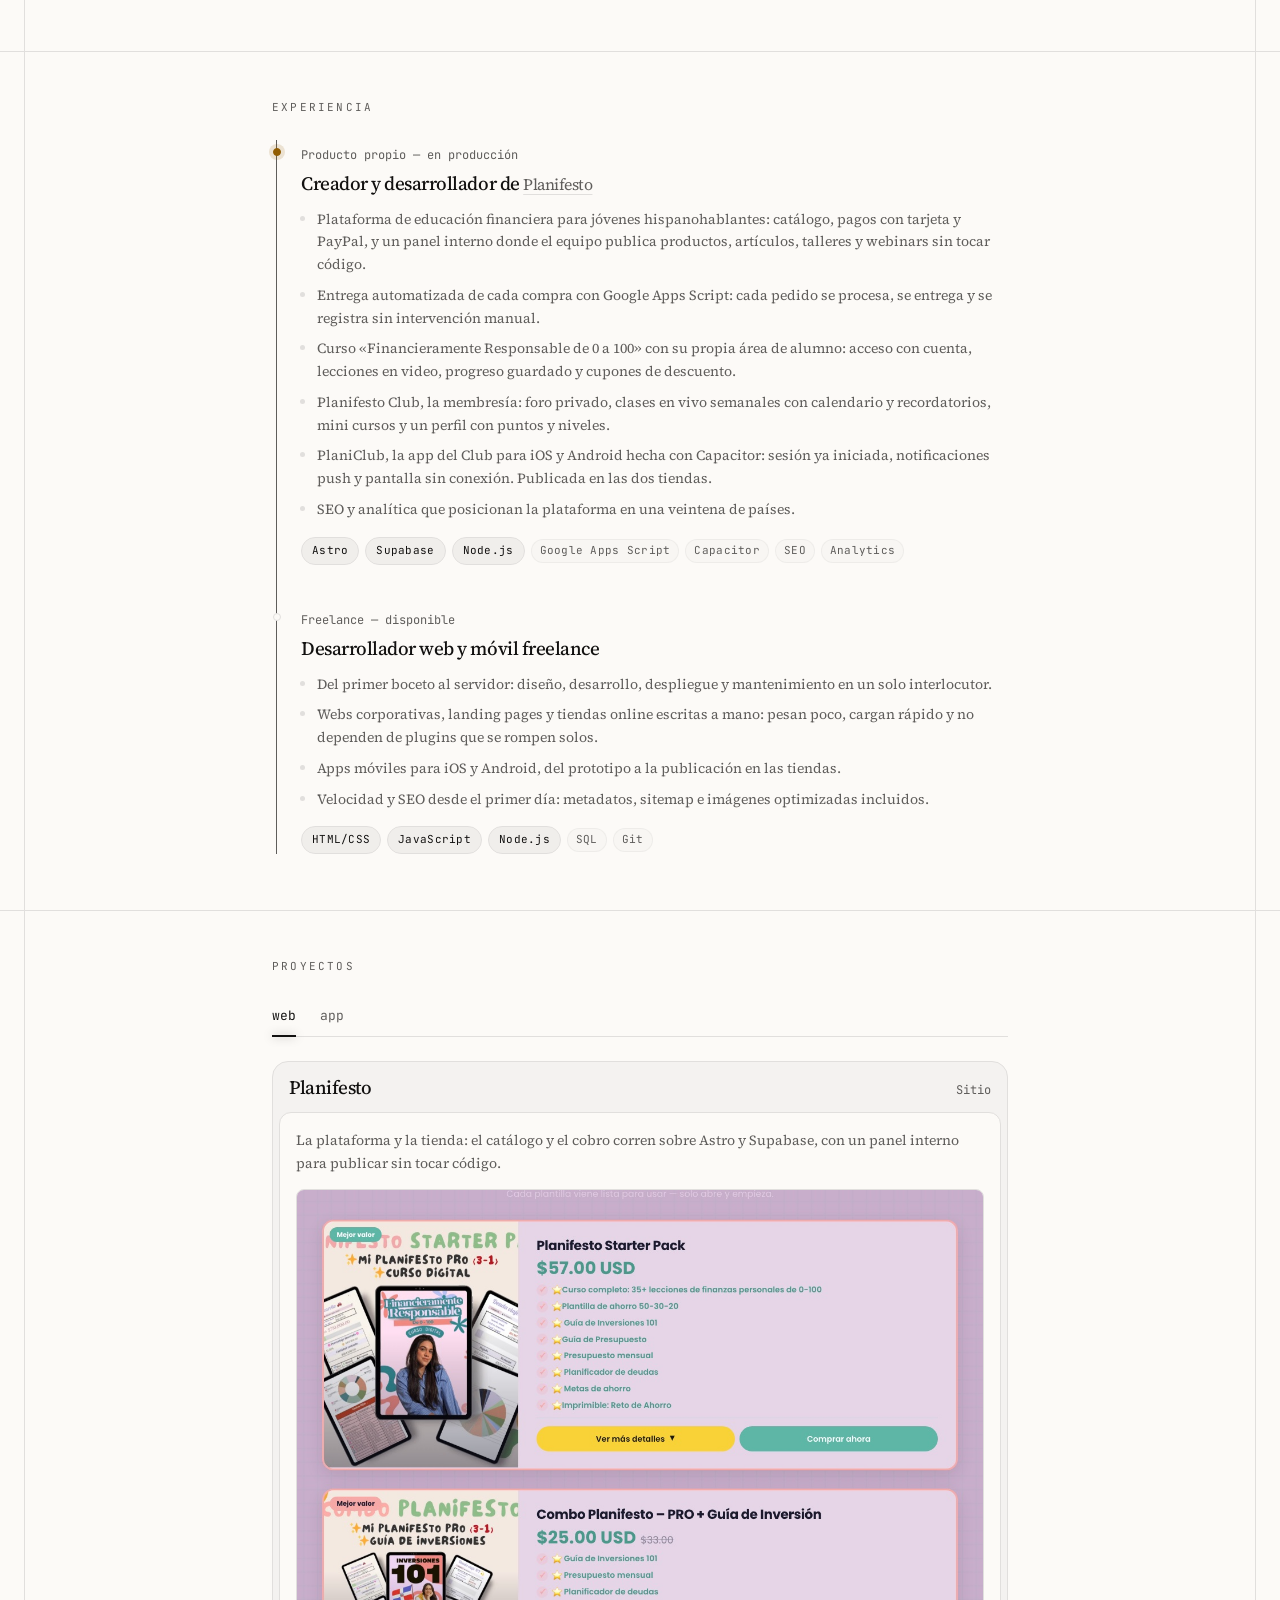
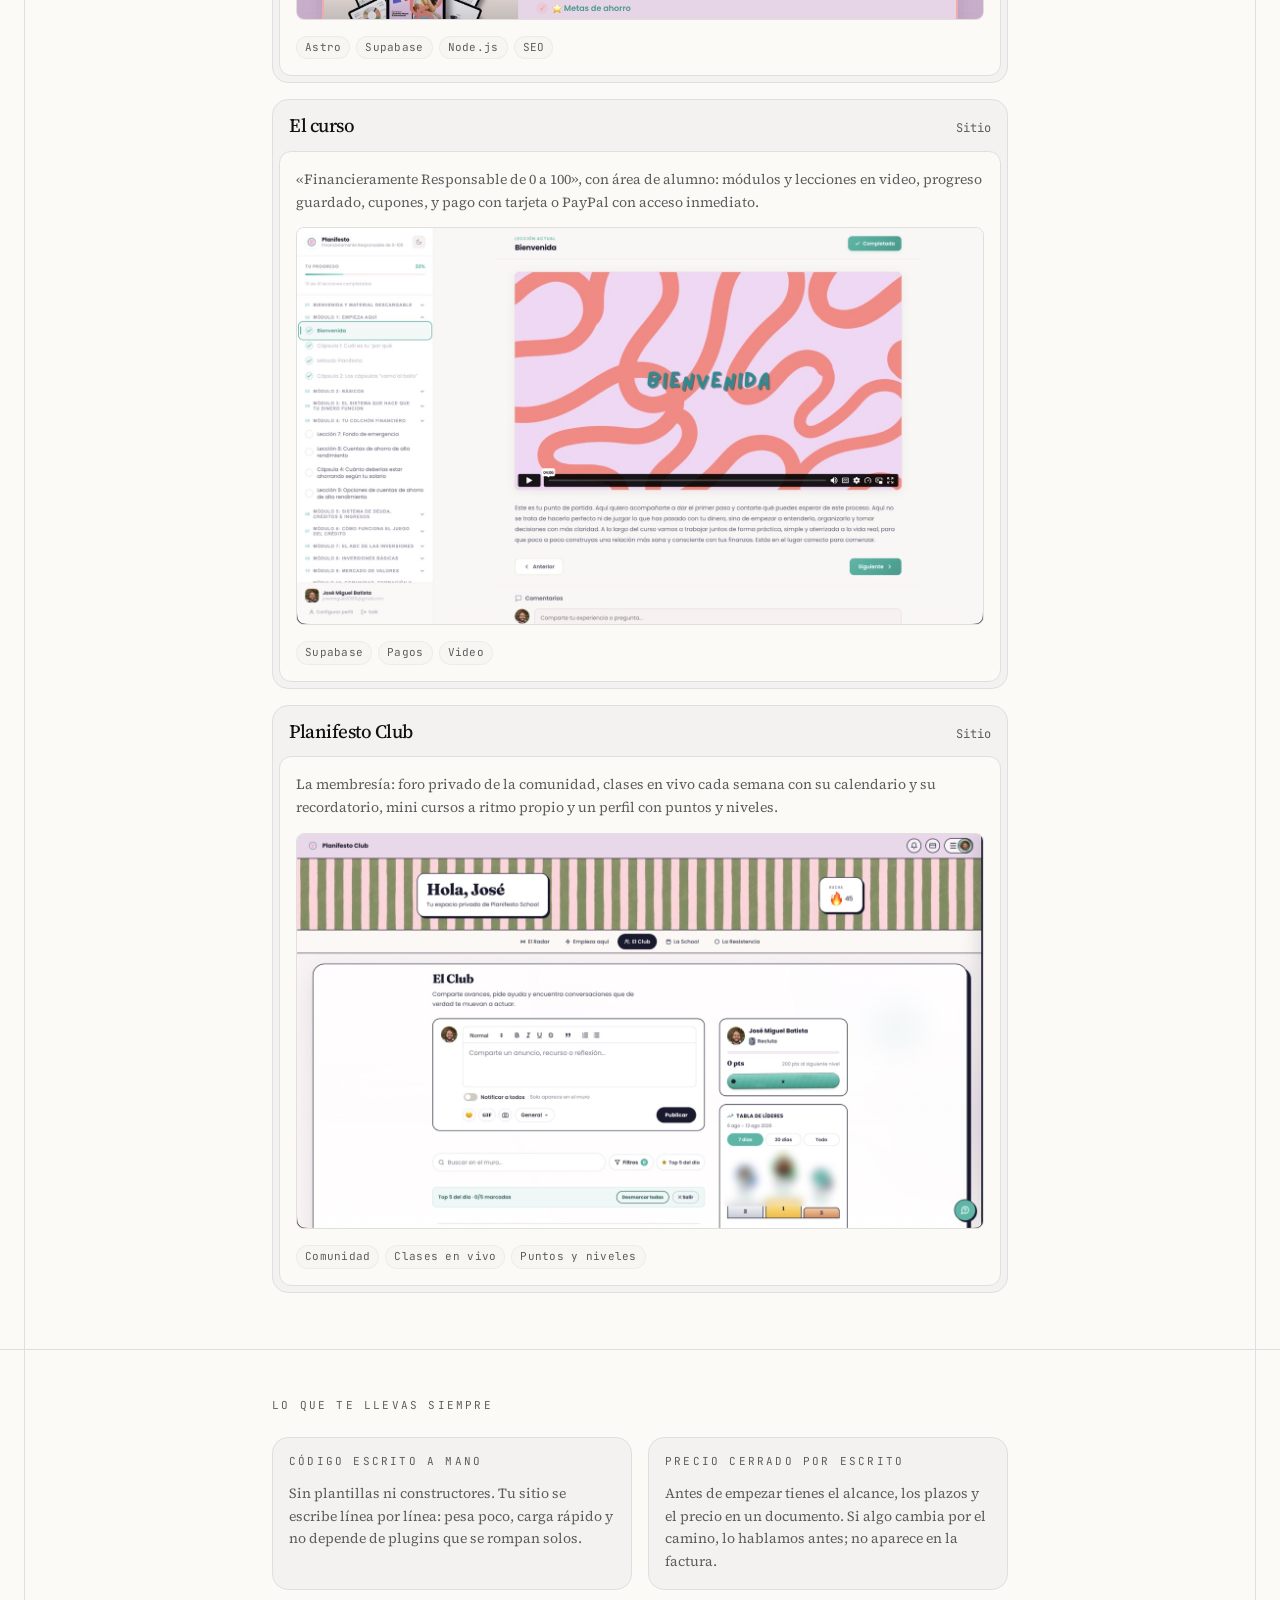
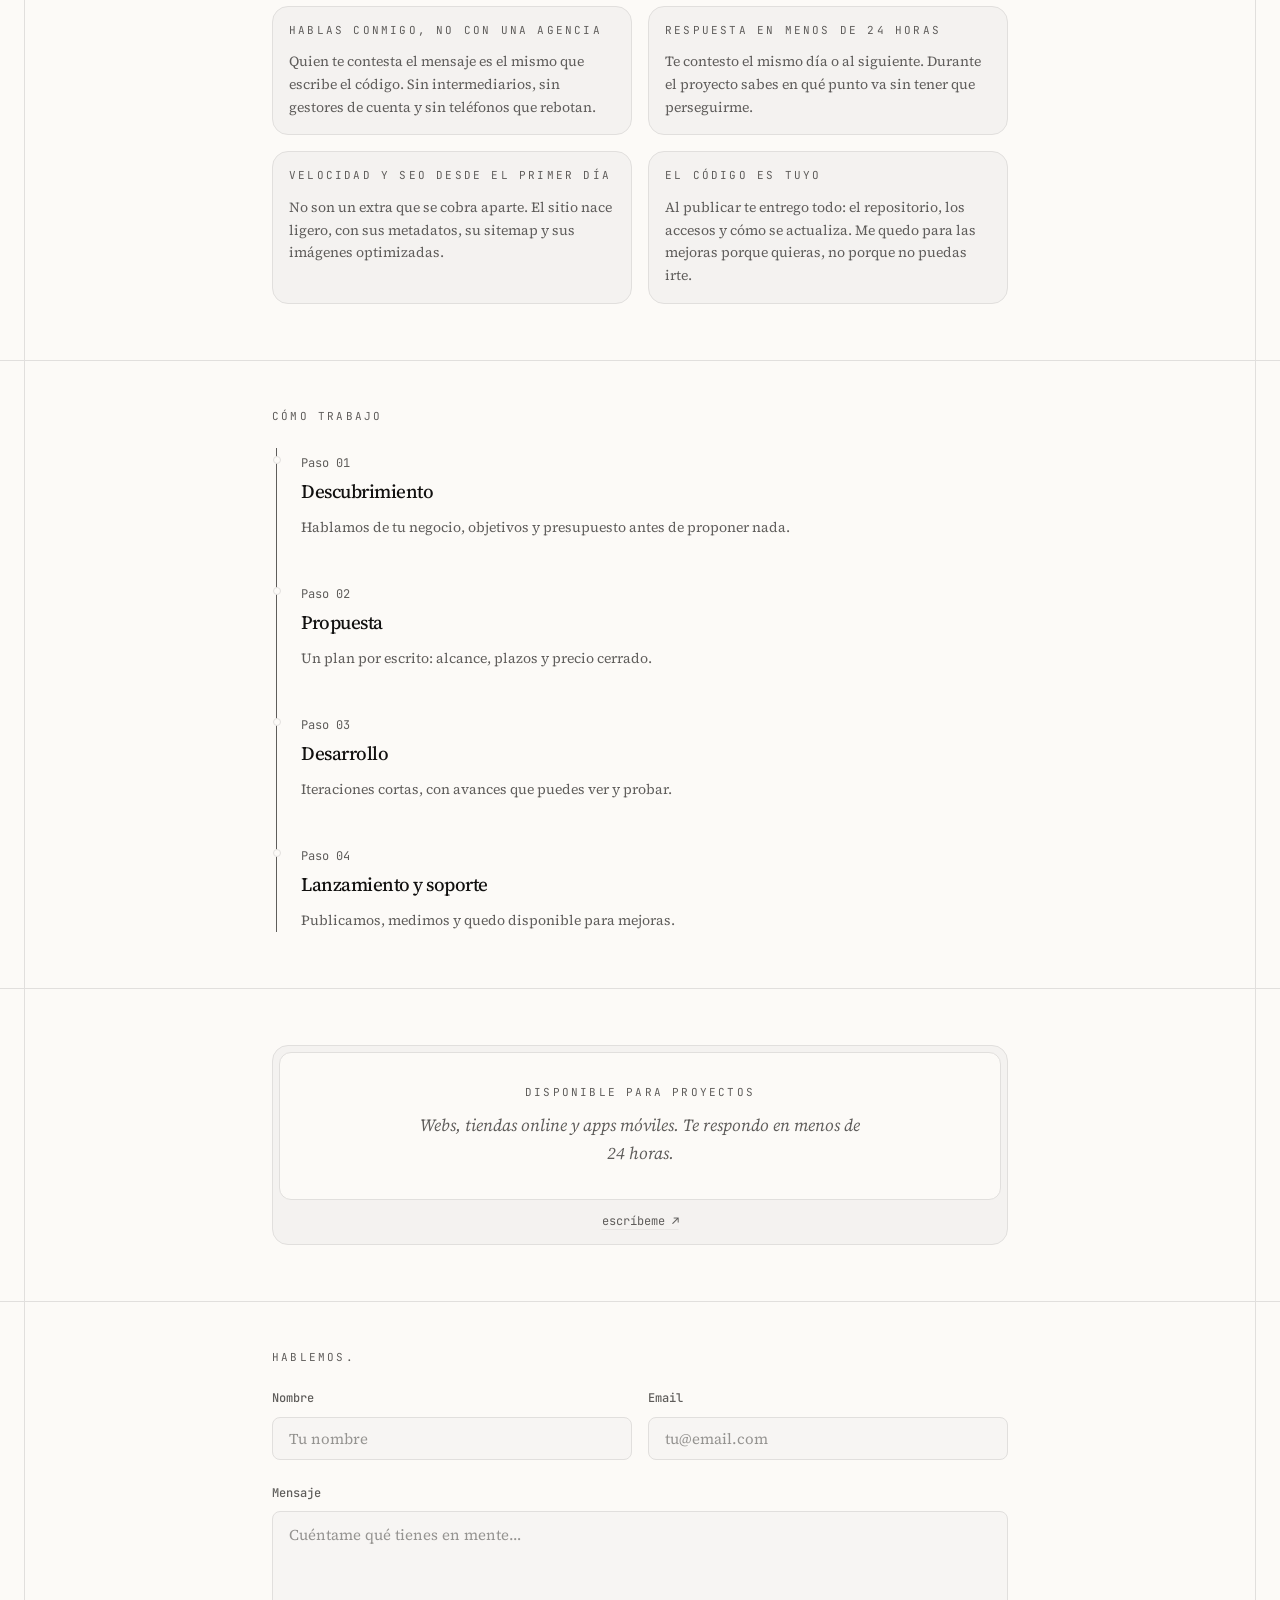
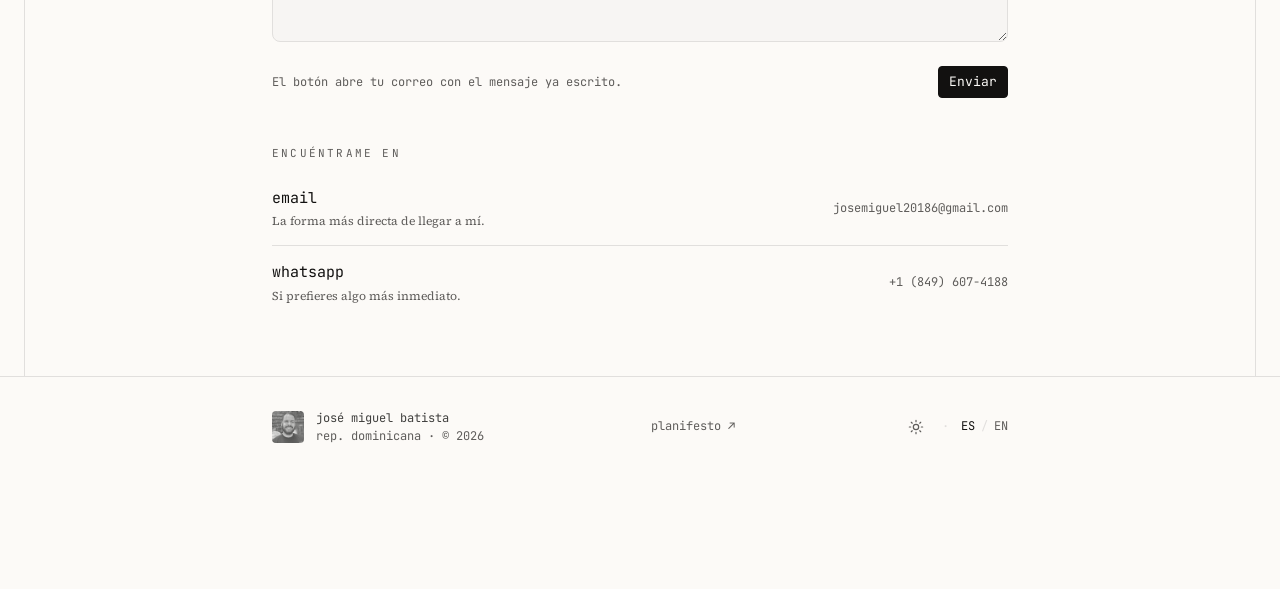
==== commit 97b894f9: "Quita los enlaces a GitHub y la fila de Planifesto en contacto Elimina el botón GitHub del hero, la " ====
--- a/index.html
+++ b/index.html
@@ -65,13 +65,12 @@
     "url": "https://josemiguelbatista.site/",
     "image": "https://josemiguelbatista.site/assets/img/foto.jpg",
     "sameAs": [
-      "https://github.com/Chemi25",
       "https://planifestord.com"
     ]
   }
   </script>
 
-  <script src="js/i18n.js?v=4" defer></script>
+  <script src="js/i18n.js?v=5" defer></script>
   <script src="js/main.js?v=4" defer></script>
 </head>
 <body id="top">
@@ -100,7 +99,6 @@
                 <p data-i18n="hero.intro">Me ocupo del ciclo completo: diseño, desarrollo, SEO y automatización. Mi mejor carta de presentación es Planifesto, la plataforma que construí de cero y que hoy vende cursos, plantillas y una membresía en español.</p>
               </div>
               <div class="hero-actions">
-                <a class="btn btn-outline" href="https://github.com/Chemi25" target="_blank" rel="noopener">GitHub</a>
                 <a class="btn btn-outline" href="https://wa.me/18496074188" target="_blank" rel="noopener">WhatsApp</a>
                 <a class="btn btn-accent" href="#contacto" data-i18n="hero.cta">Escríbeme</a>
               </div>
@@ -542,20 +540,6 @@
                     </span>
                     <span class="contact-row-value">+1 (849) 607-4188</span>
                   </a>
-                  <a class="contact-row" href="https://github.com/Chemi25" target="_blank" rel="noopener">
-                    <span class="contact-row-main">
-                      <span class="contact-row-name">GitHub</span>
-                      <span class="contact-row-desc" data-i18n="contact.ghDesc">Mi código y mis proyectos.</span>
-                    </span>
-                    <span class="contact-row-value">github.com/Chemi25</span>
-                  </a>
-                  <a class="contact-row" href="https://planifestord.com" target="_blank" rel="noopener">
-                    <span class="contact-row-main">
-                      <span class="contact-row-name">Planifesto</span>
-                      <span class="contact-row-desc" data-i18n="contact.plDesc">El producto que construí de cero.</span>
-                    </span>
-                    <span class="contact-row-value">planifestord.com</span>
-                  </a>
                 </div>
               </div>
             </div>
@@ -580,7 +564,6 @@
           </div>
           <div class="footer-links">
             <a href="https://planifestord.com" target="_blank" rel="noopener">planifesto ↗</a>
-            <a href="https://github.com/Chemi25" target="_blank" rel="noopener">github ↗</a>
           </div>
           <div class="footer-controls">
             <button class="theme-toggle" id="theme-toggle" type="button" aria-label="Cambiar tema" data-i18n-attr="aria-label:footer.themeLabel">
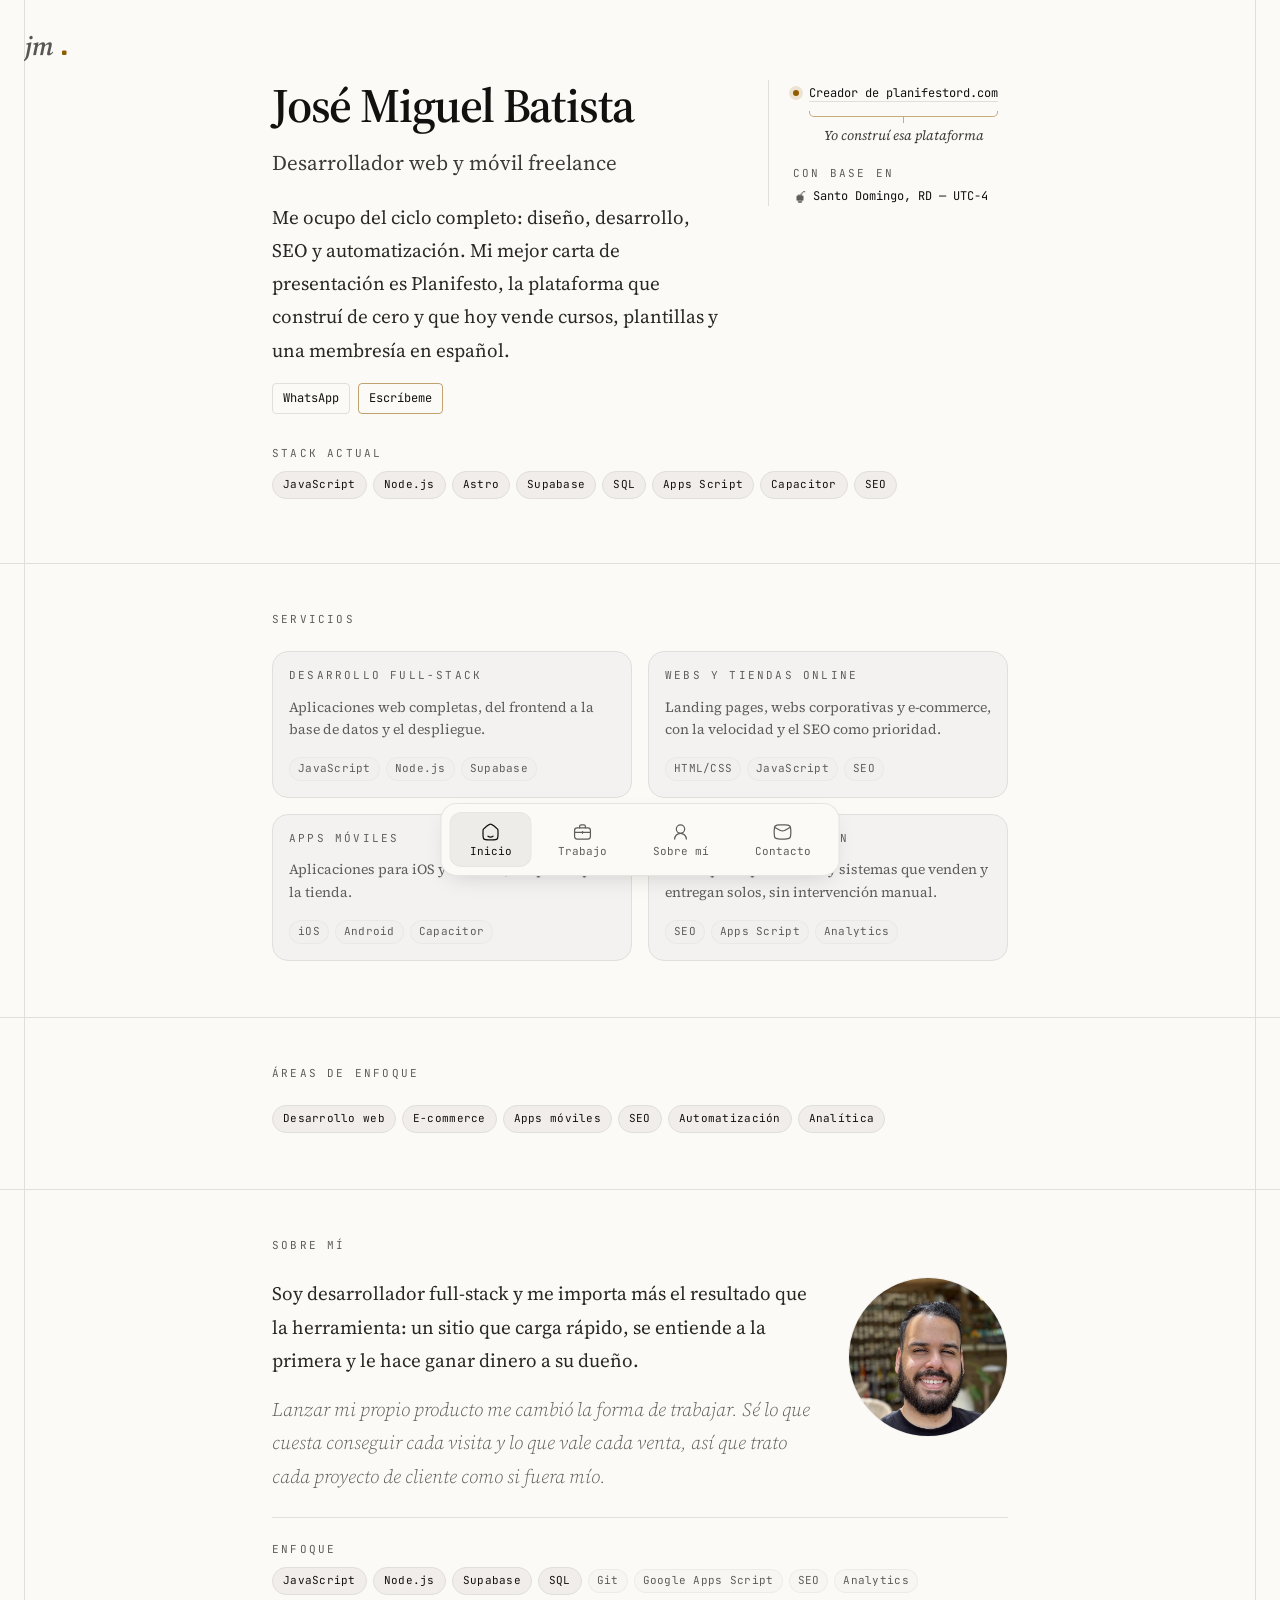
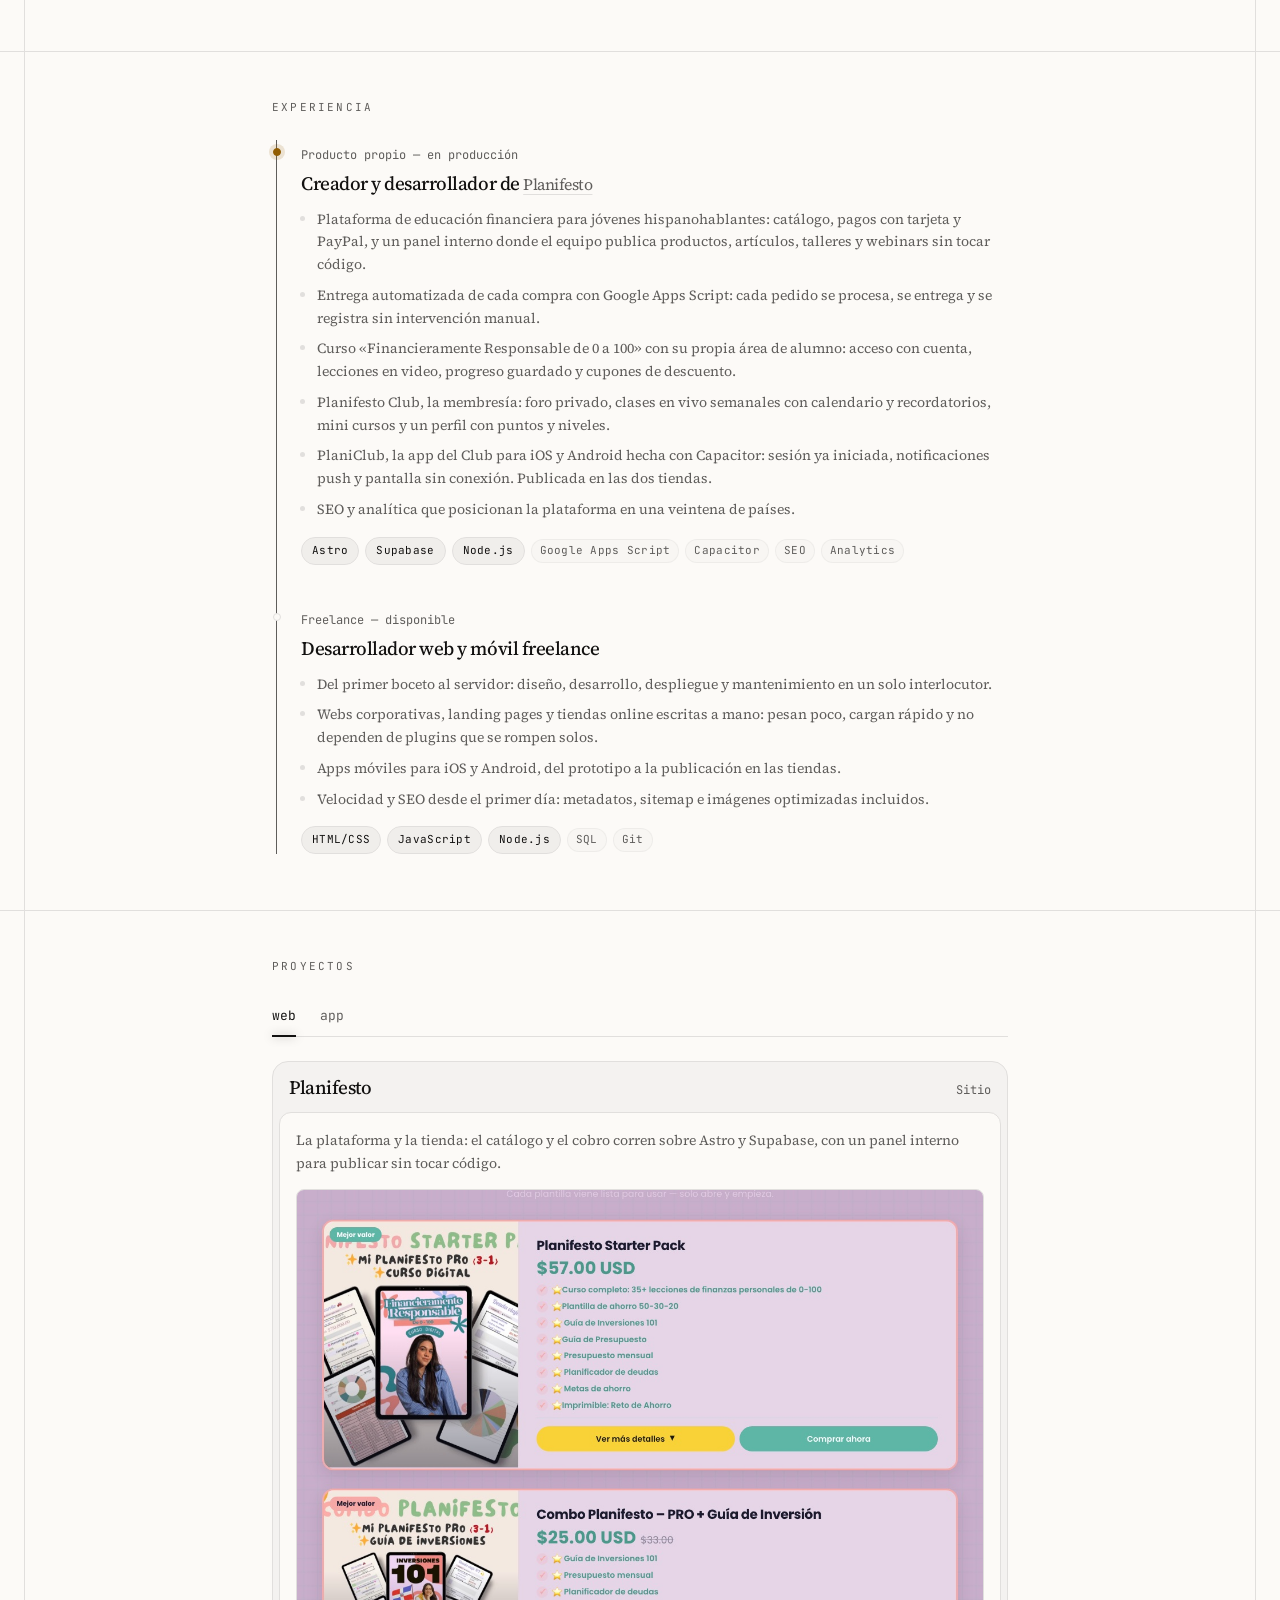
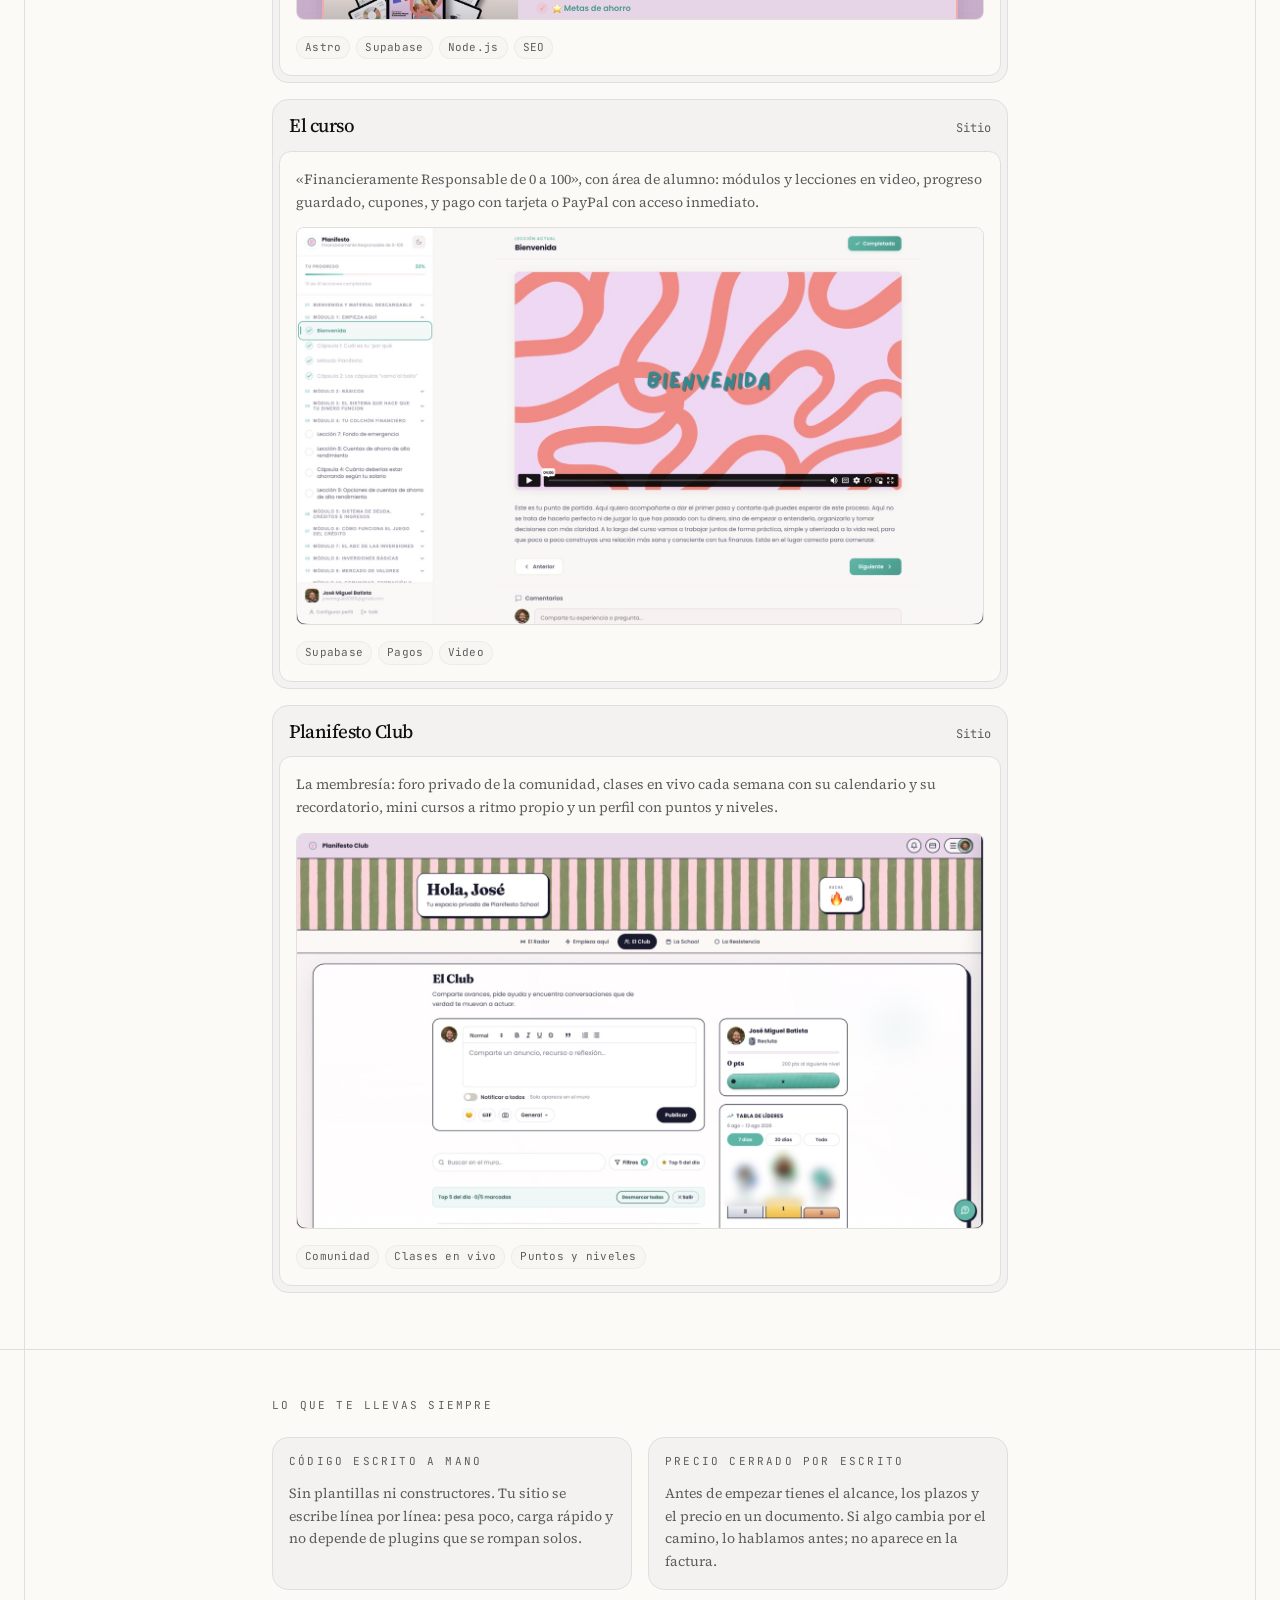
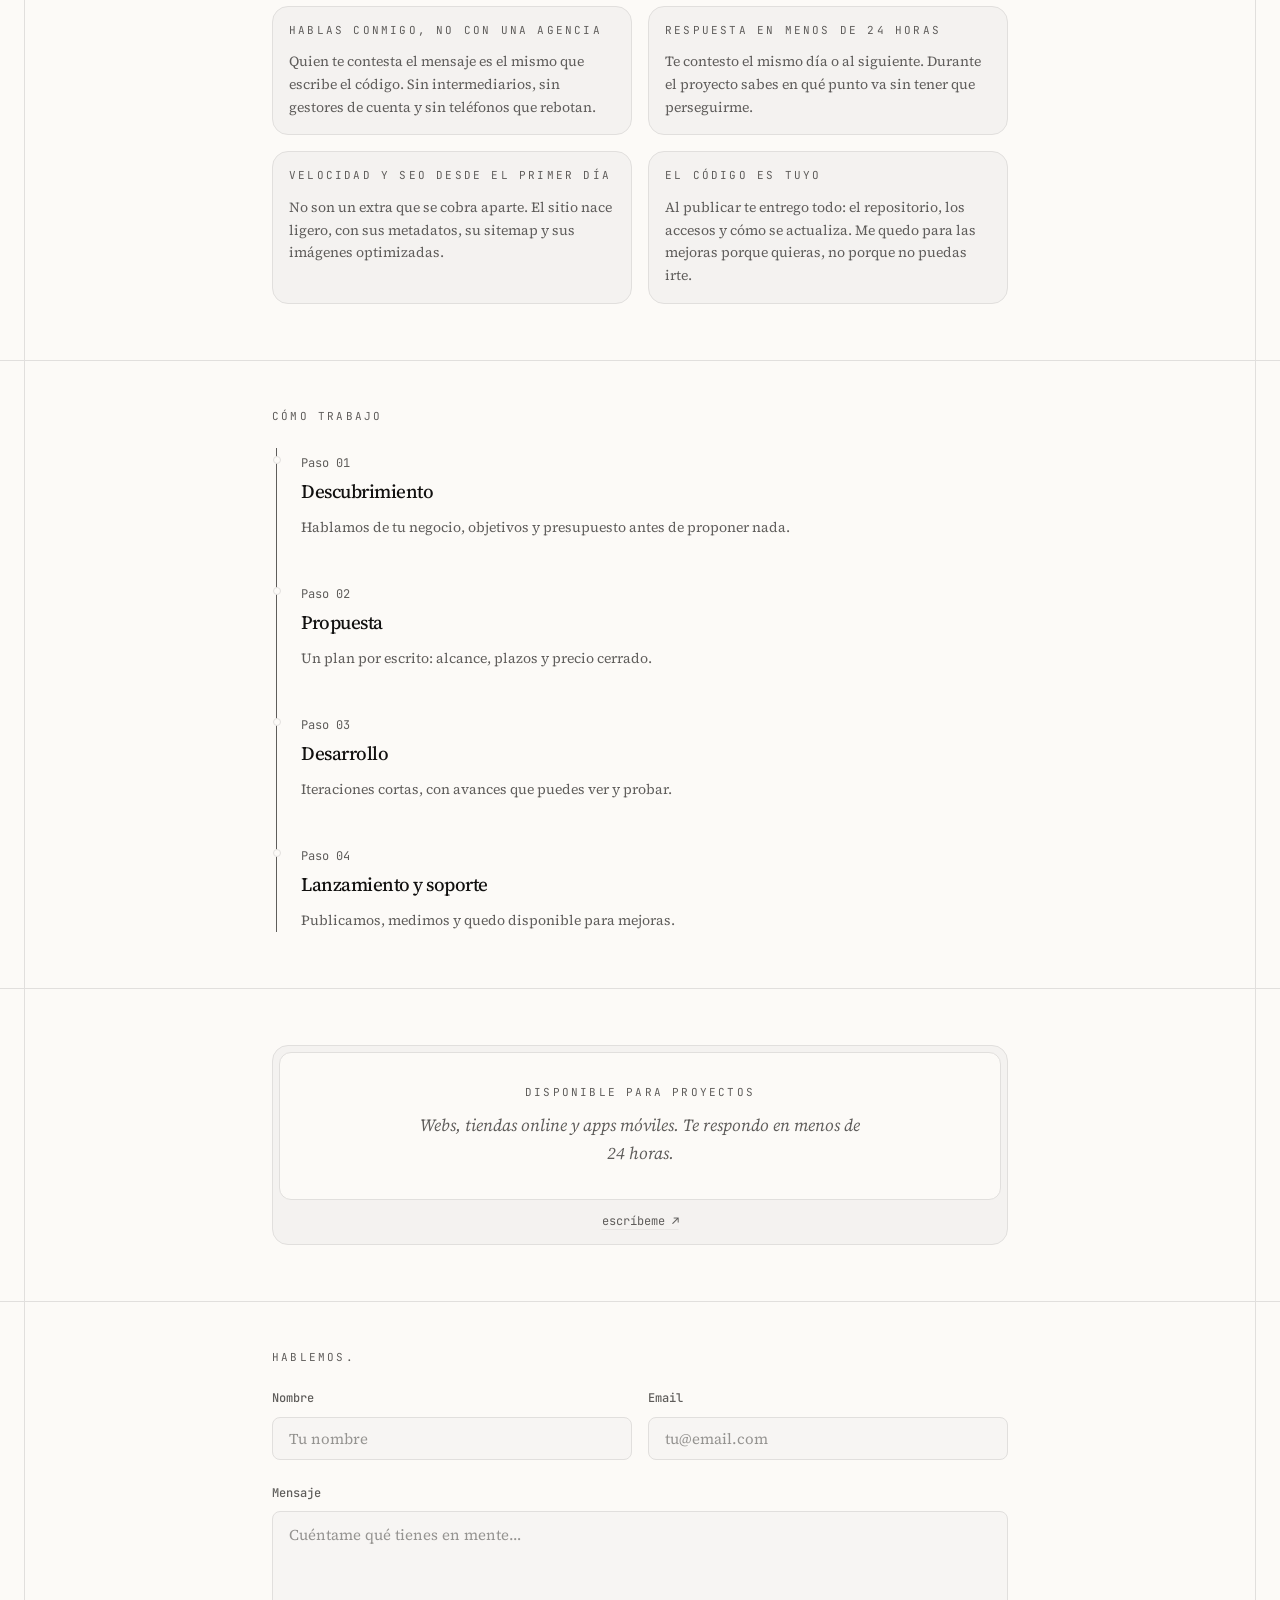
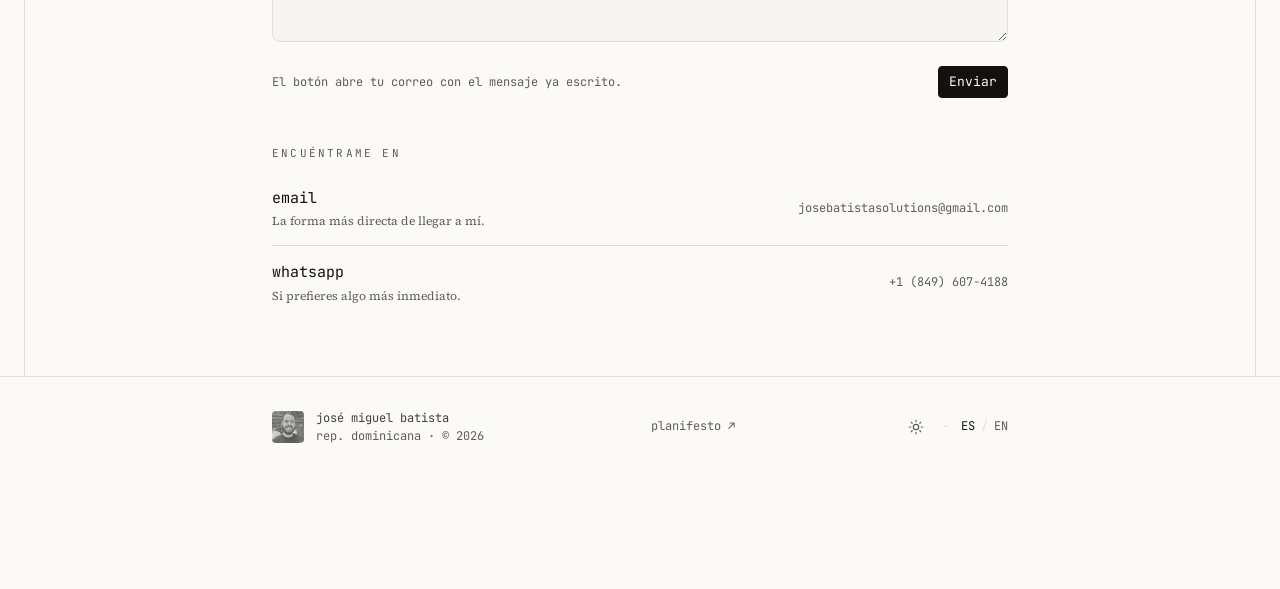
==== commit b98e4082: "Cambia el correo de contacto a josebatistasolutions@gmail.com Actualiza la fila de email en «Encuént" ====
--- a/index.html
+++ b/index.html
@@ -61,7 +61,7 @@
     "@type": "Person",
     "name": "José Miguel Batista",
     "jobTitle": "Desarrollador web y móvil freelance",
-    "email": "mailto:josemiguel20186@gmail.com",
+    "email": "mailto:josebatistasolutions@gmail.com",
     "url": "https://josemiguelbatista.site/",
     "image": "https://josemiguelbatista.site/assets/img/foto.jpg",
     "sameAs": [
@@ -70,8 +70,8 @@
   }
   </script>
 
-  <script src="js/i18n.js?v=5" defer></script>
-  <script src="js/main.js?v=4" defer></script>
+  <script src="js/i18n.js?v=6" defer></script>
+  <script src="js/main.js?v=5" defer></script>
 </head>
 <body id="top">
 
@@ -490,7 +490,7 @@
                 <p class="notice-text" data-i18n="avail.text">Webs, tiendas online y apps móviles. Te respondo en menos de 24 horas.</p>
               </div>
               <div class="card-head notice-foot">
-                <a class="meta-link" href="mailto:josemiguel20186@gmail.com?subject=Tengo%20un%20proyecto%20en%20mente" data-i18n-attr="href:avail.mailto"><span data-i18n="avail.cta">escríbeme</span> ↗</a>
+                <a class="meta-link" href="mailto:josebatistasolutions@gmail.com?subject=Tengo%20un%20proyecto%20en%20mente" data-i18n-attr="href:avail.mailto"><span data-i18n="avail.cta">escríbeme</span> ↗</a>
               </div>
             </div>
           </div>
@@ -526,12 +526,12 @@
               <div class="find-me">
                 <h3 class="type-label muted" data-i18n="contact.findMe">Encuéntrame en</h3>
                 <div class="contact-list">
-                  <a class="contact-row" href="mailto:josemiguel20186@gmail.com">
+                  <a class="contact-row" href="mailto:josebatistasolutions@gmail.com">
                     <span class="contact-row-main">
                       <span class="contact-row-name">Email</span>
                       <span class="contact-row-desc" data-i18n="contact.emailDesc">La forma más directa de llegar a mí.</span>
                     </span>
-                    <span class="contact-row-value">josemiguel20186@gmail.com</span>
+                    <span class="contact-row-value">josebatistasolutions@gmail.com</span>
                   </a>
                   <a class="contact-row" href="https://wa.me/18496074188" target="_blank" rel="noopener">
                     <span class="contact-row-main">
